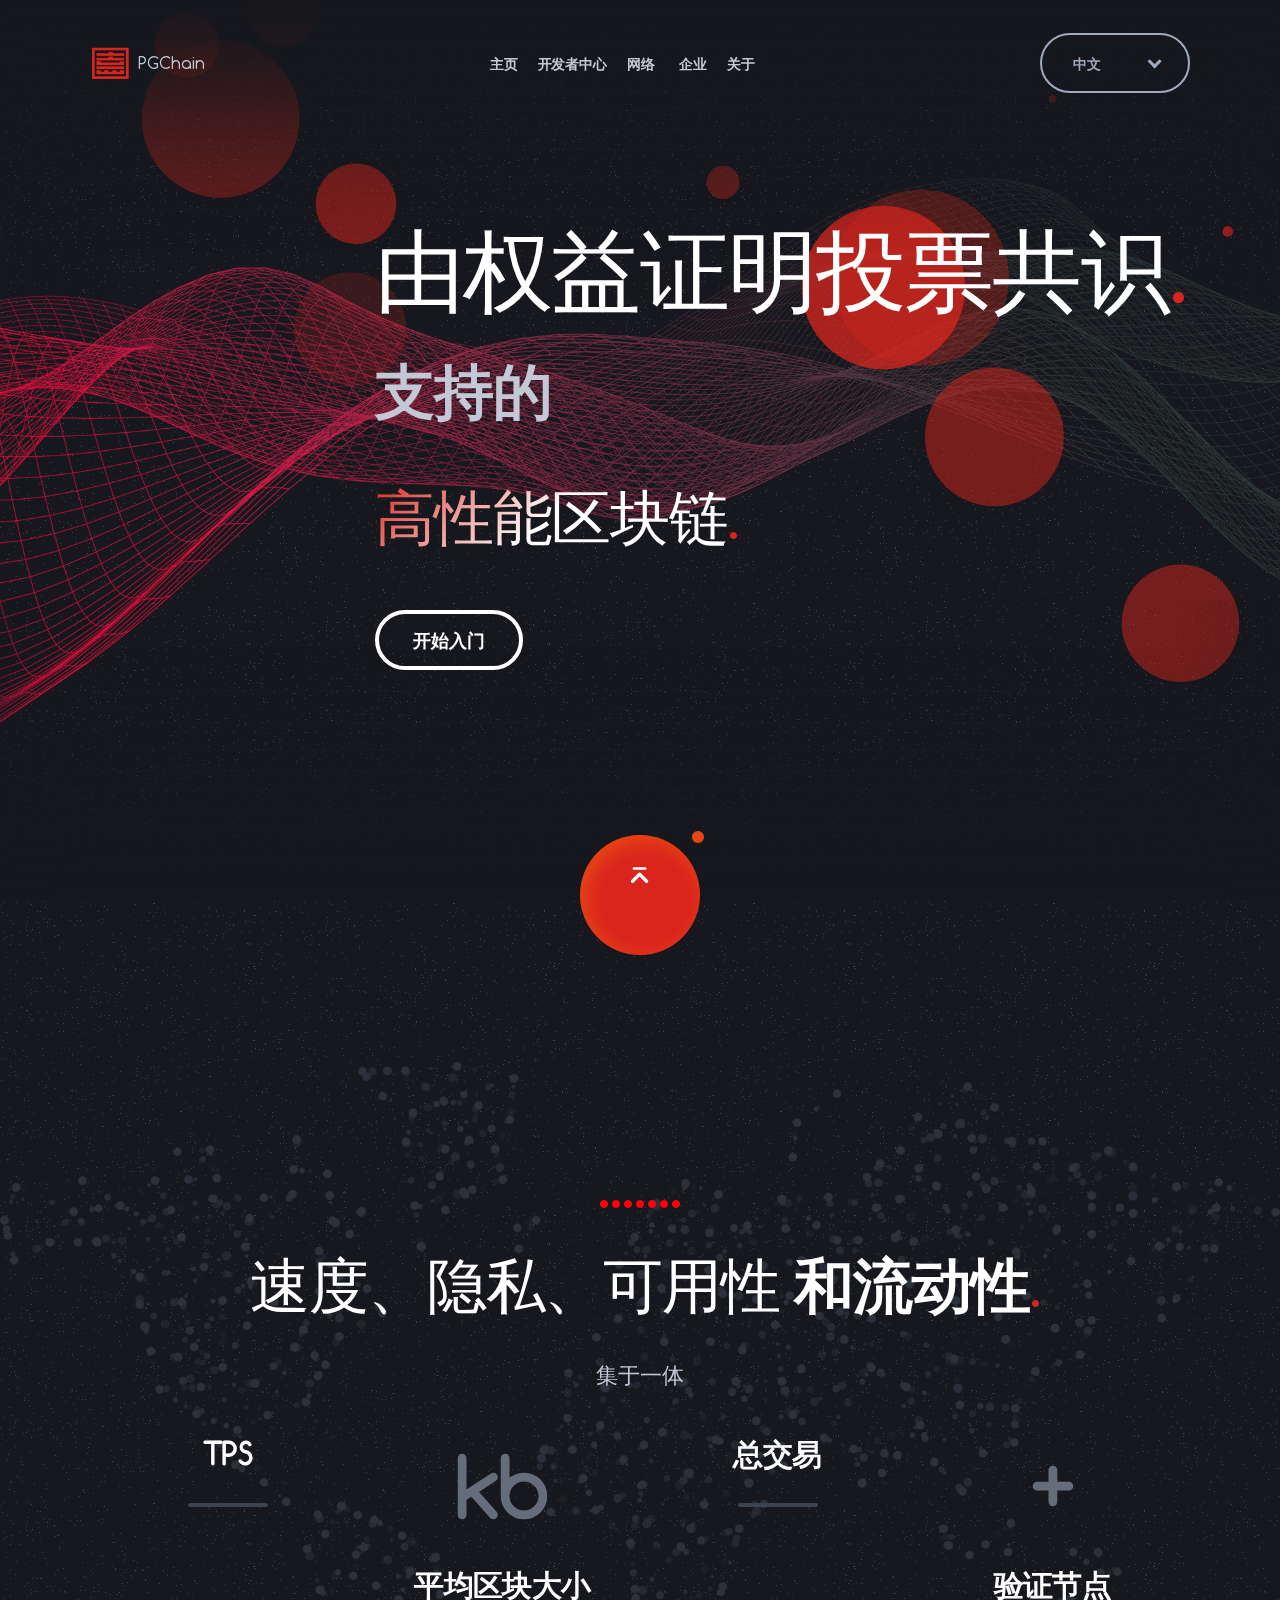
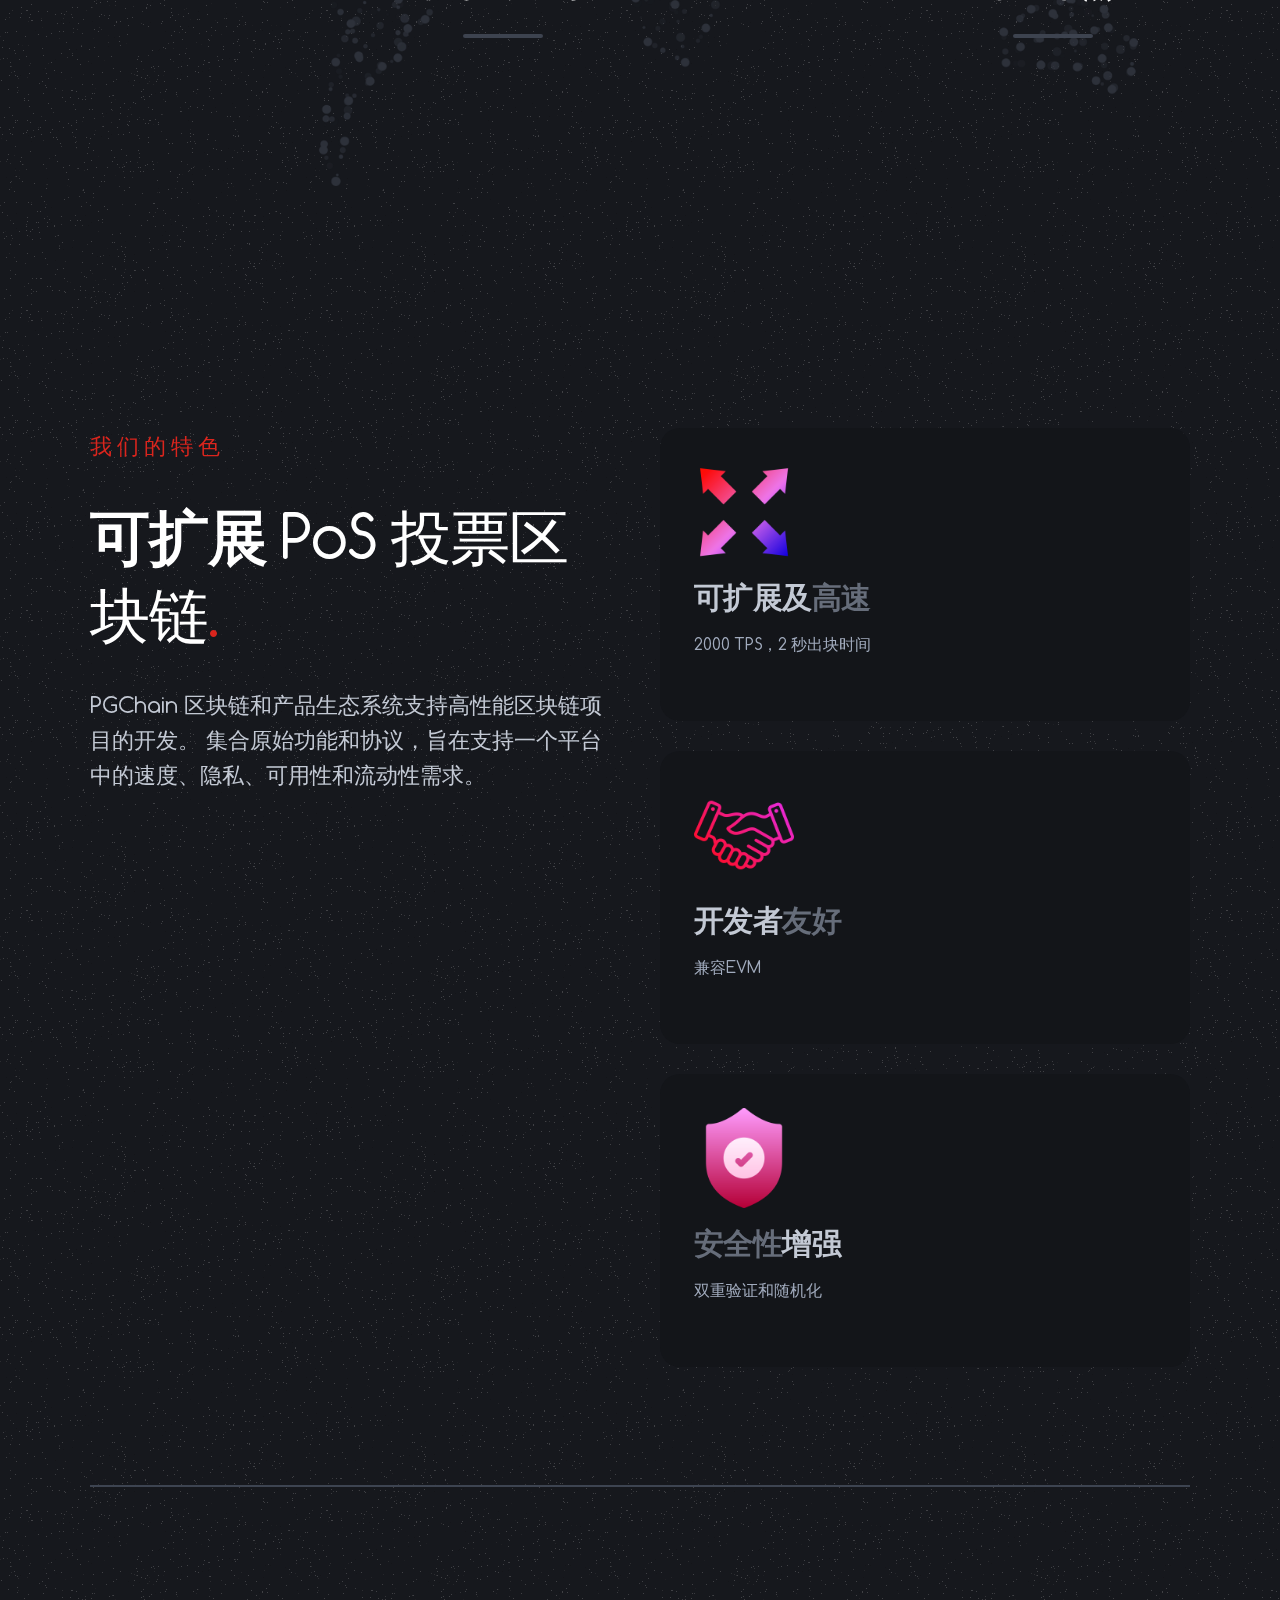
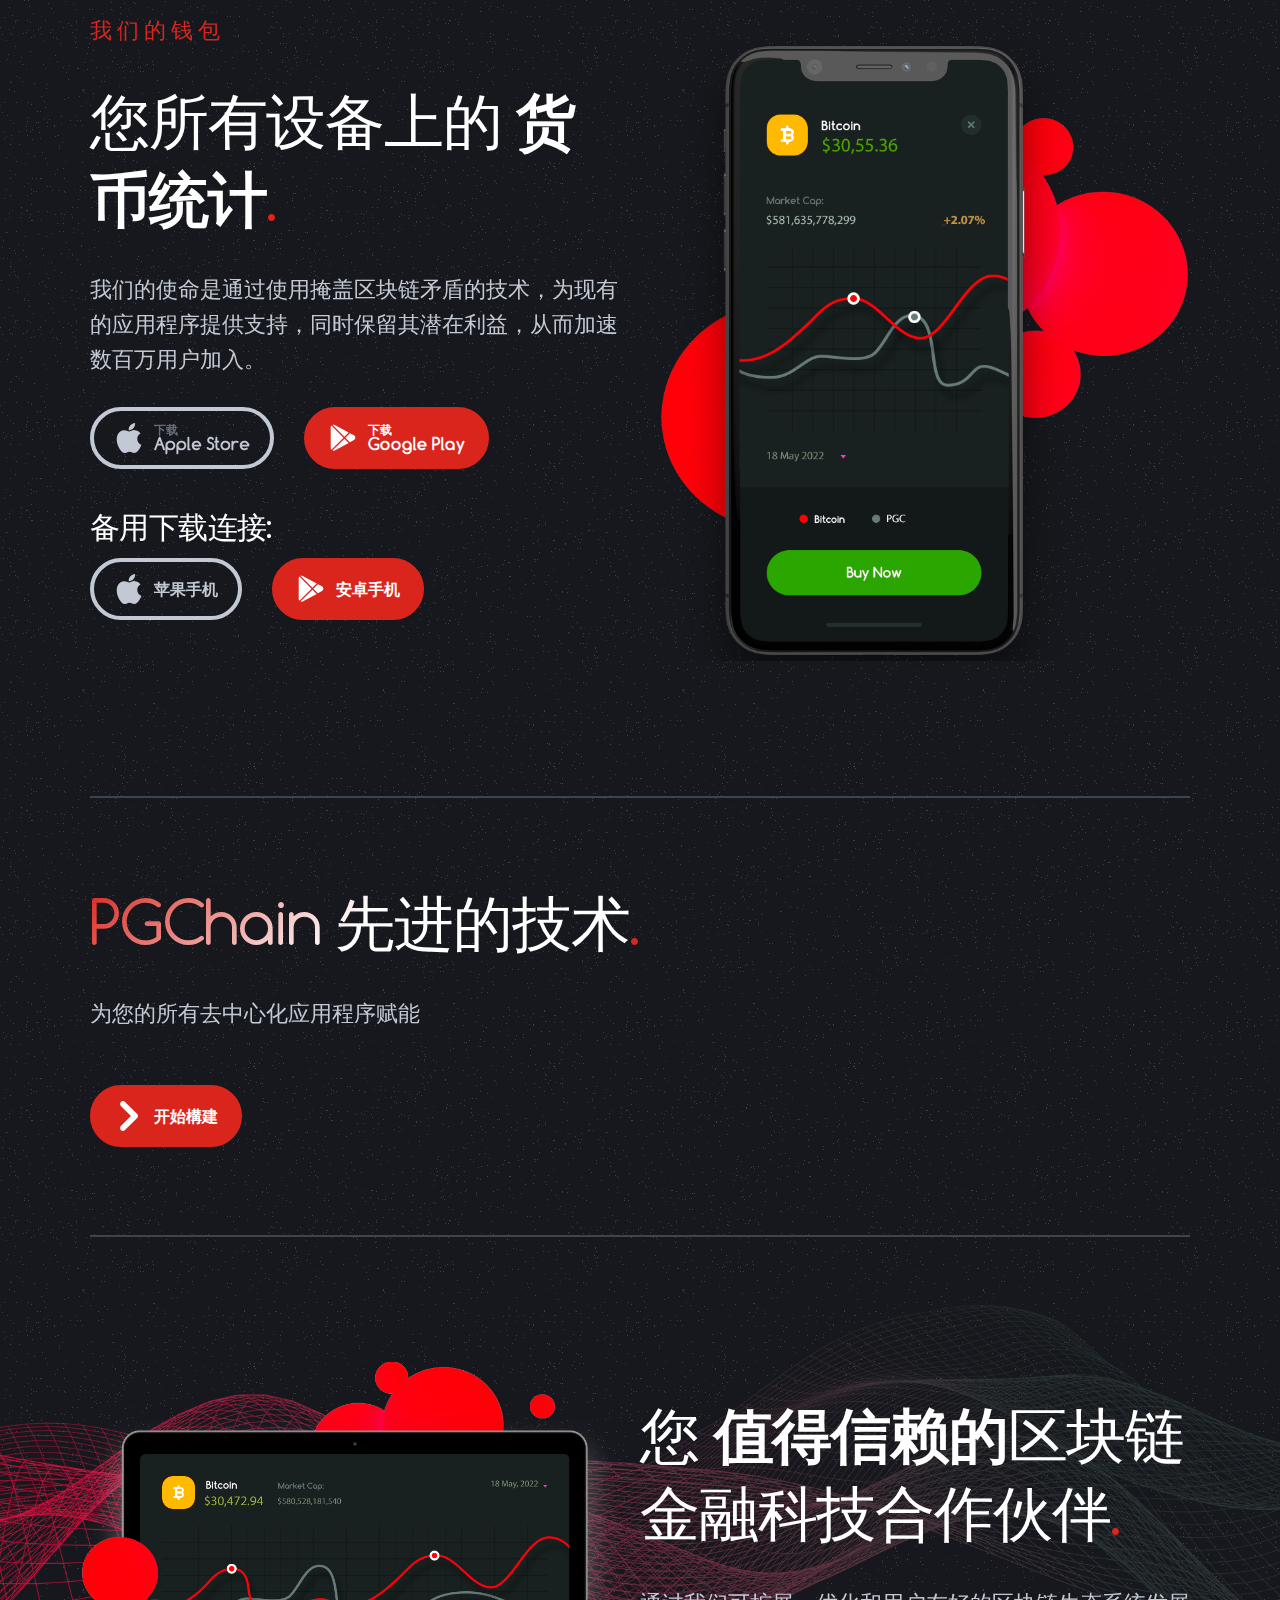
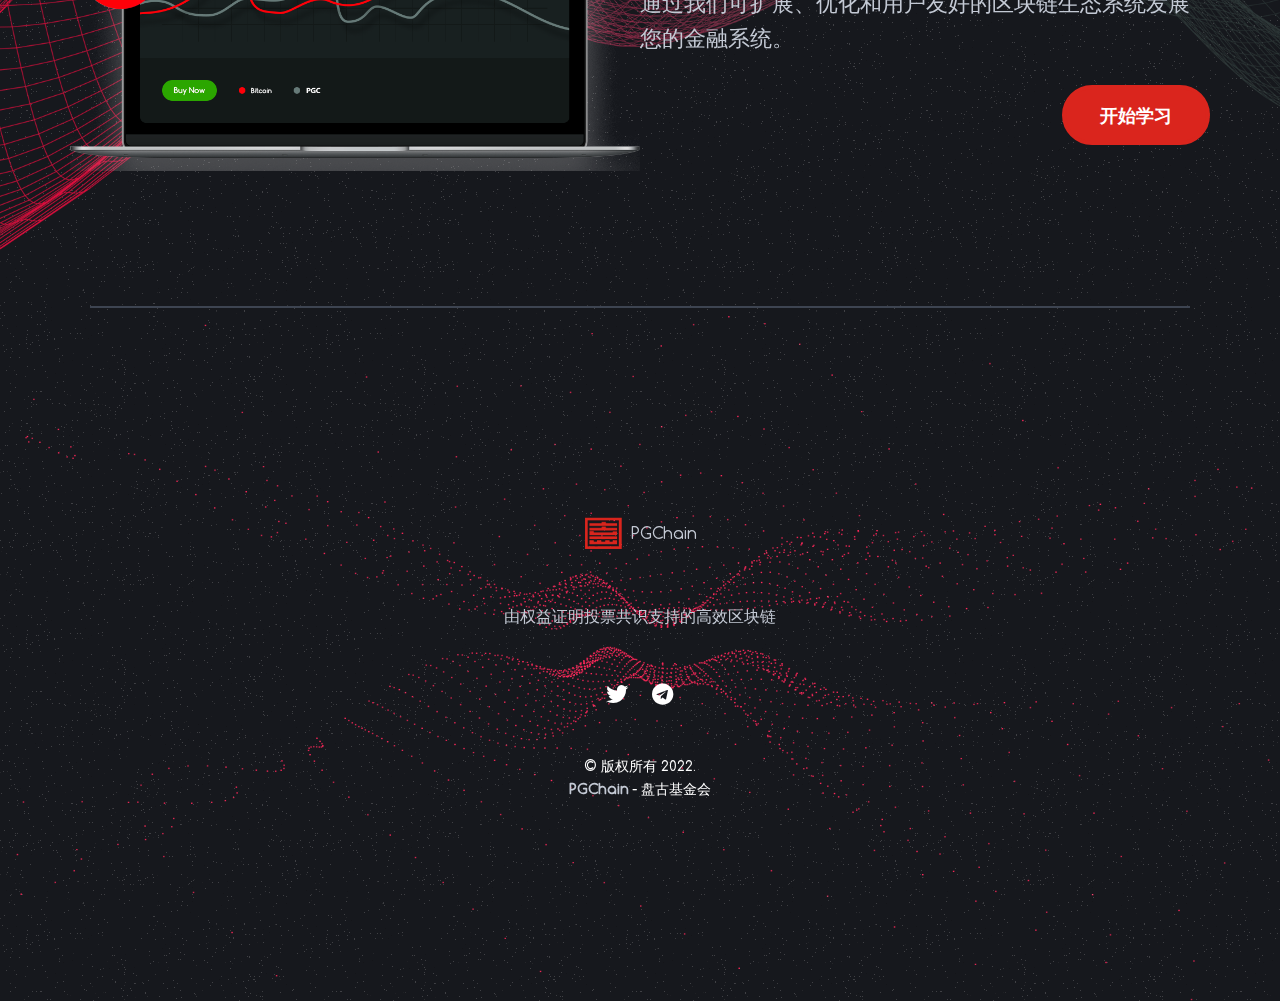
==== cn/index.html @ b44665a1 "update PGWallet 1.0.7" ====
<!DOCTYPE html>
<html lang="en">
<head>
	<meta charset="UTF-8">
	<meta name="viewport" content="width=device-width, initial-scale=1, maximum-scale=1">
	<title>PGChain - 盘古基金会</title>
	<link rel="icon" type="image/png" href="https://pgchain.org/img/pglogo.png" />

	<link rel="stylesheet" type="text/css" href="../css/plugins.css">
	<link rel="stylesheet" type="text/css" href="../css/theme-styles.css">
	<link rel="stylesheet" type="text/css" href="../css/blocks.css">
	<link rel="stylesheet" type="text/css" href="../css/widgets.css">
	<link rel="stylesheet" type="text/css" href="../css/font-awesome.css">

	<link href="https://fonts.googleapis.com/css?family=Playfair+Display:400,400i,700i,900," rel="stylesheet">


	<!--Styles for RTL-->

	<!--<link rel="stylesheet" type="text/css" href="css/rtl.css">-->


</head>

<body class="crumina-grid">


	<!-- Header -->

	<header class="header" id="site-header">
		<div class="container">
			<div class="header-content-wrapper">
				<a href="/cn/index" class="site-logo">
					<img src="../img/pglogo@60.png" alt="PGChain">
					PGChain
				</a>

				<nav id="primary-menu" class="primary-menu">

					<!-- menu-icon-wrapper -->

					<a href='javascript:void(0)' id="menu-icon-trigger" class="menu-icon-trigger showhide">
						<span class="mob-menu--title">菜单</span>
						<span id="menu-icon-wrapper" class="menu-icon-wrapper">
							<svg width="1000px" height="1000px">
								<path id="pathD" d="M 300 400 L 700 400 C 900 400 900 750 600 850 A 400 400 0 0 1 200 200 L 800 800"></path>
								<path id="pathE" d="M 300 500 L 700 500"></path>
								<path id="pathF" d="M 700 600 L 300 600 C 100 600 100 200 400 150 A 400 380 0 1 1 200 800 L 800 200"></path>
							</svg>
						</span>
					</a>

					<ul class="primary-menu-menu">
						<li>
							<a href="/cn/index">主页</a>
						</li>

						<li class="menu-item-has-children">
							<a href="developer">开发者中心</a>
						</li>

						<li class="menu-item-has-mega-menu menu-item-has-children">
							<a href="#">网络</a>
							<div class="megamenu megamenu-bg">
								<div class="megamenu-row">

									<div class="col4">
										<ul>
											<li class="megamenu-item-info">
												<h5 class="megamenu-item-info-title">工具</h5>
											</li>
											<li>
												<a href="wallet">钱包</a>
											</li>
											<li>
												<a href="https://scan.pgchain.org" target="_blank">区块链浏览器</a>
											</li>
											<li>
												<a href="https://scan-testnet.pgchain.org" target="_blank">区块链浏览器 *测试网</a>
											</li>
											<li>
												<a href="staking">质押</a>
											</li>
											<li>
												<a href="https://status.pgchain.org" target="_blank">主网状态</a>
											</li>
										</ul>
									</div>
									<div class="col4">
										<ul>
											<li class="megamenu-item-info">
												<h5 class="megamenu-item-info-title">资源</h5>
											</li>
											<li>
												<a href="https://docs.pgchain.org" target="_blank">技術文档</a>
											</li>
											<li>
												<a href="https://www.pgchain.org/pgchain_technical_whitepaper_v0.1.pdf" download>技术白皮书</a>
											</li>
											<li>
												<a href="https://www.pgchain.org/pgchain_economics_whitepaper_v0.1.pdf" download>经济学白皮书</a>
											</li>
											<li>
												<a href="https://docs.pgchain.org/legal" target="_blank">法律文档</a>
											</li>
											<li>
												<a href="/">媒体工具包</a>
											</li>
											<li>
												<a href="roadmap">路线图</a>
											</li>
										</ul>
									</div>
									<div class="col4">
										<ul>
											<li class="megamenu-item-info">
												<h5 class="megamenu-item-info-title">互动</h5>
											</li>
											<li>
												<a href="https://apidocs.pgchain.org" target="_blank">RPC API</a>
											</li>
											<li>
												<a href="https://faucet.pgchain.org" target="_blank">PGC Faucet</a>
											</li>
											<li>
												<a href="https://master.pgchain.org" target="_blank">测试网质押</a>
											</li>
										</ul>
									</div>

									<div class="col4">

									</div>

								</div>
							</div>
						</li>




						<li class="">
							<a href="enterprise">企业</a>
						</li>

						<li class="menu-item-has-mega-menu menu-item-has-children">
							<a href="about">关于</a>

						</li>

					</ul>

				</nav>

				<select class="woox--select language-switcher" data-minimum-results-for-search="Infinity" data-dropdown-css-class="language-switcher-dropdown">

					<option value="English" data-href="/">English</option>
					<option value="Chinese" data-href="/cn" selected>中文</option>
				</select>

			</div>
		</div>
	</header>

	<!-- ... end Header -->


<div class="main-content-wrapper">
	<section data-settings="particles-1" class="main-section crumina-flying-balls particles-js bg-1 medium-padding120 responsive-align-center">
		<div class="container">
			<div class="row">
				<div class="col-lg-3 col-md-12 col-sm-12 col-xs-12">
					<!-- <img class="responsive-width-50" src="../img/main.png" alt="image"> -->
				</div>
				<div class="col-lg-9 col-md-12 col-sm-12 col-xs-12">
					<header class="crumina-module crumina-heading heading--h1 heading--with-decoration">
						<h1 class="heading-title f-size-90 weight-normal no-margin">由权益证明投票共识</h1>
						<h2 class="c-link-color"><span class="weight-bold">支持的 </span> </h2>
						<h2 class="heading-title heading--half-colored">高性能区块链</h2>
					</header>
					<a data-scroll href="#features" class="btn btn--large btn--transparent btn--secondary">开始入门</a>
				</div>
			</div>
		</div>
	</section>



		<section class="bg-dotted-map">
			<div class="container">
				<div class="row medium-padding300 align-center">
					<div class="col-lg-12 col-md-12 col-sm-12 col-xs-12">
						<img class="primary-dots mb30" src="../img/dots.png" alt="dots">

						<header class="crumina-module crumina-heading heading--h2 heading--with-decoration">
							<h2 class="heading-title weight-normal">速度、隐私、可用性
								<span class="weight-bold">和流动性</span></h2>
							<div class="heading-text">集于一体</div>
						</header>

						<div class="counters">
							<div class="col-lg-3 col-md-6 col-sm-12 col-xs-12">
								<div class="crumina-module crumina-counter-item">
									<div class="counter-numbers counter">
										<span data-speed="2000" data-refresh-interval="3" data-to="2000" data-from="2"></span>
									</div>
									<h4 class="counter-title">TPS</h4>

									<div class="counter-line"></div>
								</div>
							</div>
							<div class="col-lg-3 col-md-6 col-sm-12 col-xs-12">
								<div class="crumina-module crumina-counter-item">
									<div class="counter-numbers counter">
										<span data-speed="2000" data-refresh-interval="3" data-to="84" data-from="2"></span>
										<div class="units">kb</div>
									</div>
									<h4 class="counter-title">平均区块大小</h4>
									<!-- <p class="counter-text">Sem integer vitae justo eget magna. Eget nullam non nisi est sit amet. Nec ultrices dui sapien eget mi proin. Commodo sed egestas egestas.</p> -->
									<div class="counter-line"></div>
								</div>
							</div>
							<div class="col-lg-3 col-md-6 col-sm-12 col-xs-12">
								<div class="crumina-module crumina-counter-item">
									<div class="counter-numbers counter">
										<span data-speed="2000" data-refresh-interval="3" data-to="8327" data-from="2"></span>
										<div class="units"></div>
									</div>
									<h4 class="counter-title">总交易</h4>
									<!-- <p class="counter-text">Gravida rutrum quisque non tellus orci ac. Elit duis tristique sollicitudin nibh sit amet commodo nulla facilisi.</p> -->
									<div class="counter-line"></div>
								</div>
							</div>
							<div class="col-lg-3 col-md-6 col-sm-12 col-xs-12">
								<div class="crumina-module crumina-counter-item">
									<div class="counter-numbers counter">
										<span data-speed="2000" data-refresh-interval="3" data-to="21" data-from="2"></span>
										<div class="units">+</div>
									</div>
									<h4 class="counter-title">验证节点</h4>
									<!-- <p class="counter-text">Feugiat in ante metus dictum at tempor commodo urna nunc id cursus.</p> -->
									<div class="counter-line"></div>
								</div>
							</div>
						</div>
					</div>
				</div>
			</div>
		</section>


		<section id="features">
		<div class="container">
			<div class="row medium-padding80">
				<div class="col-lg-6 col-md-12 col-sm-12 col-xs-12">
					<header class="crumina-module crumina-heading heading--h2 heading--with-decoration">
						<div class="heading-sup-title">我们的特色</div>
						<h2 class="heading-title weight-normal"><span class="weight-bold">可扩展</span> PoS 投票区块链</h2>
						<div class="heading-text">
							PGChain 区块链和产品生态系统支持高性能区块链项目的开发。 集合原始功能和协议，旨在支持一个平台中的速度、隐私、可用性和流动性需求。
						</div>
					</header>
				</div>
				<div class="col-lg-6 col-md-12 col-sm-12 col-xs-12 mb30">
					<div class="crumina-module crumina-info-box info-box--style6">
						<div class="info-box-thumb">
							<img src="../img/expand.png" class="pg-icon" alt="scalable">
						</div>
						<div class="info-box-content">
							<h4 class="info-box-title">可扩展及<span>高速</span></h4>
							<p class="info-box-text">2000 TPS，2 秒出块时间
							</p>
						</div>
					</div>
				</div>
				<div class="col-lg-6 col-md-12 col-sm-12 col-xs-12 mb30">
					<div class="crumina-module crumina-info-box info-box--style6">
						<div class="info-box-thumb">
							<img src="../img/deal.png" class="pg-icon" alt="developer-friendly">
						</div>
						<div class="info-box-content">
							<h4 class="info-box-title">开发者<span>友好</span></h4>
							<p class="info-box-text">兼容EVM
							</p>
						</div>
					</div>
				</div>
				<div class="col-lg-6 col-md-12 col-sm-12 col-xs-12 mb30">
				</div>
				<div class="col-lg-6 col-md-12 col-sm-12 col-xs-12 mb30">
					<div class="crumina-module crumina-info-box info-box--style6">
						<div class="info-box-thumb">
							<img src="../img/insurance.png" class="pg-icon" alt="security">
						</div>
						<div class="info-box-content">
							<h4 class="info-box-title"><span>安全性</span>增强</h4>
							<p class="info-box-text">双重验证和随机化
							</p>
						</div>
					</div>
				</div>


			</div>
			<hr>
		</div>
	</section>

	<section class="medium-padding120 responsive-align-center">
		<div class="container">
			<div class="row">
				<div class="col-lg-6 col-md-12 col-sm-12 col-xs-12">
					<header class="crumina-module crumina-heading heading--h2 heading--with-decoration">
						<div class="heading-sup-title">我们的钱包</div>
						<h2 class="heading-title weight-normal">您所有设备上的
							<span class="weight-bold">货币统计</span></h2>
						<div class="heading-text">我们的使命是通过使用掩盖区块链矛盾的技术，为现有的应用程序提供支持，同时保留其潜在利益，从而加速数百万用户加入。
						</div>
					</header>


					<div class="btn-market-wrap mt60">
						<a href="https://apps.apple.com/app/pgwallet/id1636248964" class="btn btn--market btn--apple btn--with-icon btn--icon-left">
							<svg class="woox-icon icon-apple">
								<use xlink:href="#icon-apple"></use>
							</svg>
							<div class="text">
								<span class="sup-title">下载</span>
								<span class="title">Apple Store</span>
							</div>
						</a>

						<a href="https://play.google.com/store/apps/details?id=org.pgchain.wallet" class="btn btn--market btn--google btn--with-icon btn--icon-left">
							<svg class="woox-icon icon-if-59-play-843782">
								<use xlink:href="#icon-if-59-play-843782"></use>
							</svg>
							<div class="text">
								<span class="sup-title">下载</span>
								<span class="title">Google Play</span>
							</div>
						</a>
					</div>

					<br />

					<h4 class="weight-normal">备用下载连接:</h4>

					<div class="btn-market-wrap">
						<a href="itms-services://?action=download-manifest&url=https://pgchain.org/pgwallet.plist" class="btn btn--market btn--apple btn--with-icon btn--icon-left">
							<svg class="woox-icon icon-apple">
								<use xlink:href="#icon-apple"></use>
							</svg>
							<div class="text">
								<span class="title">苹果手机</span>
							</div>
						</a>

						<a href="https://pgchain.org/release/pgwallet_v1_0_6.apk" class="btn btn--market btn--google btn--with-icon btn--icon-left">
							<svg class="woox-icon icon-if-59-play-843782">
								<use xlink:href="#icon-if-59-play-843782"></use>
							</svg>
							<div class="text">
								<span class="title">安卓手机</span>
							</div>
						</a>
					</div>
				</div>

				<div class="col-lg-6 col-md-12 col-sm-12 col-xs-12 mt30">
					<img class="responsive-width-50" src="../img/phone.png" alt="phone">
				</div>
			</div>
		</div>
	</section>

	<section class="pt-mobile-80">
		<div class="container">

			<hr class="divider">
			<div class="row">

				<div class="col-lg-8 col-md-8 col-sm-12 col-xs-12 pb80 pt80">
					<header class="crumina-module crumina-heading heading--h2 heading--with-decoration">
						<h2 class="heading-title heading--half-colored">PGChain 先进的技术</h2>
						<div class="heading-text">为您的所有去中心化应用程序赋能</div>
					</header>
					<a href="https://docs.pgchain.org" class="btn btn--market btn--google btn--with-icon btn--icon-left" target="_blank">
						<svg class="woox-icon icon-if-59-play-843782">
							<use xlink:href="#icon-next-2"></use>
						</svg>
						<div class="text">
							<span class="title">开始構建</span>
						</div>
					</a>
				</div>
			</div>
			<hr class="divider">
		</div>
	</section>


	<section class="bg-1">

		<div class="container">
			<div class="row medium-padding120">
				<div class="crumina-module crumina-featured-block">
					<div class="image-block">
						<img src="../img/pc.png" alt="phone">
					</div>
					<div class="text-block">
						<header class="crumina-module crumina-heading heading--h2 heading--with-decoration">
							<h2 class="heading-title weight-normal">您
								<span class="weight-bold">值得信赖的</span>区块链金融科技合作伙伴</h2>
							<div class="heading-text">通过我们可扩展、优化和用户友好的区块链生态系统发展您的金融系统。</div>
						</header>

						<div class="content-align-justify">

							<a href="#" >
							</a>
							<a href="enterprise" class="btn btn--large btn--primary">开始学习</a>
						</div>
					</div>
				</div>
			</div>


			<hr class="divider">
		</div>

	</section>


</div>

<!-- Footer -->

<footer id="site-footer" class="footer ">

	<canvas id="can"></canvas>
	<div class="container">
		<div class="row">
			<div class="col-lg-6 col-lg-offset-3 col-md-6 col-md-offset-3 col-sm-12 col-sm-offset-0 col-xs-12">
				<div class="widget w-info">
					<a href="index" class="site-logo">
						<img src="../img/pglogo@60.png" alt="PGChain" />
						PGChain
					</a>
					<p>由权益证明投票共识支持的高效区块链</p>
				</div>

				<div class="widget w-contacts">
					<ul class="socials socials--white">
						<li class="social-item">
							<a href="https://twitter.com/osk_labs" target="_blank">
								<i class="fab fa-twitter woox-icon"></i>
							</a>
						</li>

						<li class="social-item">
							<a href="https://t.me/pgchain_org" target="_blank">
								<i class="fab fa-telegram woox-icon"></i>
							</a>
						</li>
					</ul>
				</div>

			</div>
		</div>
	</div>

	<div class="sub-footer">
		<div class="container">
			<div class="row">
				<div class="col-lg-6 col-lg-offset-3 col-md-6 col-md-offset-3 col-sm-12 col-sm-offset-0 col-xs-12">

					<span>© 版权所有 2022.</span>
					<span><a href="/">PGChain</a> - 盘古基金会</span>


				</div>

			</div>
		</div>
	</div>

	<a class="back-to-top" href="#">
		<svg class="woox-icon icon-top-arrow">
			<use xlink:href="#icon-top-arrow"></use>
		</svg>
	</a>
</footer>

<!-- ... end Footer -->


<script src="../js/method-assign.js"></script>

<!-- jQuery first, then Other JS. -->

<script src="../js/jquery-3.3.1.js"></script>

<script src="../js/js-plugins/leaflet.js"></script>
<script src="../js/js-plugins/MarkerClusterGroup.js"></script>
<script src="../js/js-plugins/crum-mega-menu.js"></script>
<script src="../js/js-plugins/waypoints.js"></script>
<script src="../js/js-plugins/jquery-circle-progress.js"></script>
<script src="../js/js-plugins/segment.js"></script>
<script src="../js/js-plugins/bootstrap.js"></script>
<script src="../js/js-plugins/imagesLoaded.js"></script>
<script src="../js/js-plugins/jquery.matchHeight.js"></script>
<script src="../js/js-plugins/jquery-countTo.js"></script>
<script src="../js/js-plugins/Headroom.js"></script>
<script src="../js/js-plugins/jquery.magnific-popup.js"></script>
<script src="../js/js-plugins/popper.min.js"></script>
<script src="../js/js-plugins/particles.js"></script>
<script src="../js/js-plugins/perfect-scrollbar.js"></script>
<script src="../js/js-plugins/jquery.datetimepicker.full.js"></script>
<script src="../js/js-plugins/svgxuse.js"></script>
<script src="../js/js-plugins/select2.js"></script>
<script src="../js/js-plugins/smooth-scroll.js"></script>
<script src="../js/js-plugins/sharer.js"></script>
<script src="../js/js-plugins/isotope.pkgd.min.js"></script>
<script src="../js/js-plugins/ajax-pagination.js"></script>
<script src="../js/js-plugins/swiper.min.js"></script>
<script src="../js/js-plugins/material.min.js"></script>
<script src="../js/js-plugins/orbitlist.js"></script>
<script src="../js/js-plugins/highstock.js"></script>
<script src="../js/js-plugins/bootstrap-datepicker.js"></script>
<script src="../js/js-plugins/TimeCircles.js"></script>
<script src="../js/js-plugins/ion.rangeSlider.js"></script>

<!-- FontAwesome 5.x.x JS -->

<script defer src="fonts/fontawesome-all.js"></script>

<script src="../js/main.js"></script>

<!-- SVG icons loader -->
<script src="../js/svg-loader.js"></script>
<!-- /SVG icons loader -->

</body>
</html>
---- css/plugins.css ----
@charset "UTF-8";
/*------------- #PLUGINS --------------*/
/*------------- #VARIABLES --------------*/
/**
 * Swiper 5.2.1
 * Most modern mobile touch slider and framework with hardware accelerated transitions
 * http://swiperjs.com
 *
 * Copyright 2014-2019 Vladimir Kharlampidi
 *
 * Released under the MIT License
 *
 * Released on: November 16, 2019
 */
@font-face {
  font-family: 'swiper-icons';
  src: url("data:application/font-woff;charset=utf-8;base64, [base64]//wADZ2x5ZgAAAywAAADMAAAD2MHtryVoZWFkAAABbAAAADAAAAA2E2+eoWhoZWEAAAGcAAAAHwAAACQC9gDzaG10eAAAAigAAAAZAAAArgJkABFsb2NhAAAC0AAAAFoAAABaFQAUGG1heHAAAAG8AAAAHwAAACAAcABAbmFtZQAAA/gAAAE5AAACXvFdBwlwb3N0AAAFNAAAAGIAAACE5s74hXjaY2BkYGAAYpf5Hu/j+W2+MnAzMYDAzaX6QjD6/4//Bxj5GA8AuRwMYGkAPywL13jaY2BkYGA88P8Agx4j+/8fQDYfA1AEBWgDAIB2BOoAeNpjYGRgYNBh4GdgYgABEMnIABJzYNADCQAACWgAsQB42mNgYfzCOIGBlYGB0YcxjYGBwR1Kf2WQZGhhYGBiYGVmgAFGBiQQkOaawtDAoMBQxXjg/wEGPcYDDA4wNUA2CCgwsAAAO4EL6gAAeNpj2M0gyAACqxgGNWBkZ2D4/wMA+xkDdgAAAHjaY2BgYGaAYBkGRgYQiAHyGMF8FgYHIM3DwMHABGQrMOgyWDLEM1T9/w8UBfEMgLzE////P/5//f/V/xv+r4eaAAeMbAxwIUYmIMHEgKYAYjUcsDAwsLKxc3BycfPw8jEQA/[base64]/uznmfPFBNODM2K7MTQ45YEAZqGP81AmGGcF3iPqOop0r1SPTaTbVkfUe4HXj97wYE+yNwWYxwWu4v1ugWHgo3S1XdZEVqWM7ET0cfnLGxWfkgR42o2PvWrDMBSFj/IHLaF0zKjRgdiVMwScNRAoWUoH78Y2icB/yIY09An6AH2Bdu/UB+yxopYshQiEvnvu0dURgDt8QeC8PDw7Fpji3fEA4z/PEJ6YOB5hKh4dj3EvXhxPqH/SKUY3rJ7srZ4FZnh1PMAtPhwP6fl2PMJMPDgeQ4rY8YT6Gzao0eAEA409DuggmTnFnOcSCiEiLMgxCiTI6Cq5DZUd3Qmp10vO0LaLTd2cjN4fOumlc7lUYbSQcZFkutRG7g6JKZKy0RmdLY680CDnEJ+UMkpFFe1RN7nxdVpXrC4aTtnaurOnYercZg2YVmLN/d/gczfEimrE/fs/bOuq29Zmn8tloORaXgZgGa78yO9/cnXm2BpaGvq25Dv9S4E9+5SIc9PqupJKhYFSSl47+Qcr1mYNAAAAeNptw0cKwkAAAMDZJA8Q7OUJvkLsPfZ6zFVERPy8qHh2YER+3i/BP83vIBLLySsoKimrqKqpa2hp6+jq6RsYGhmbmJqZSy0sraxtbO3sHRydnEMU4uR6yx7JJXveP7WrDycAAAAAAAH//wACeNpjYGRgYOABYhkgZgJCZgZNBkYGLQZtIJsFLMYAAAw3ALgAeNolizEKgDAQBCchRbC2sFER0YD6qVQiBCv/H9ezGI6Z5XBAw8CBK/m5iQQVauVbXLnOrMZv2oLdKFa8Pjuru2hJzGabmOSLzNMzvutpB3N42mNgZGBg4GKQYzBhYMxJLMlj4GBgAYow/P/PAJJhLM6sSoWKfWCAAwDAjgbRAAB42mNgYGBkAIIbCZo5IPrmUn0hGA0AO8EFTQAA") format("woff");
  font-weight: 400;
  font-style: normal; }

:root {
  --swiper-theme-color: #007aff; }

.swiper-container {
  margin-left: auto;
  margin-right: auto;
  position: relative;
  overflow: hidden;
  list-style: none;
  padding: 0;
  /* Fix of Webkit flickering */
  z-index: 1; }

.swiper-container-vertical > .swiper-wrapper {
  -webkit-box-orient: vertical;
  -webkit-box-direction: normal;
  -webkit-flex-direction: column;
  -ms-flex-direction: column;
  flex-direction: column; }

.swiper-wrapper {
  position: relative;
  width: 100%;
  height: 100%;
  z-index: 1;
  display: -webkit-box;
  display: -webkit-flex;
  display: -ms-flexbox;
  display: flex;
  -webkit-transition-property: -webkit-transform;
  transition-property: -webkit-transform;
  transition-property: transform;
  transition-property: transform, -webkit-transform;
  -webkit-box-sizing: content-box;
  box-sizing: content-box; }

.swiper-container-android .swiper-slide,
.swiper-wrapper {
  -webkit-transform: translate3d(0px, 0, 0);
  transform: translate3d(0px, 0, 0); }

.swiper-container-multirow > .swiper-wrapper {
  -webkit-flex-wrap: wrap;
  -ms-flex-wrap: wrap;
  flex-wrap: wrap; }

.swiper-container-multirow-column > .swiper-wrapper {
  -webkit-flex-wrap: wrap;
  -ms-flex-wrap: wrap;
  flex-wrap: wrap;
  -webkit-box-orient: vertical;
  -webkit-box-direction: normal;
  -webkit-flex-direction: column;
  -ms-flex-direction: column;
  flex-direction: column; }

.swiper-container-free-mode > .swiper-wrapper {
  -webkit-transition-timing-function: ease-out;
  transition-timing-function: ease-out;
  margin: 0 auto; }

.swiper-slide {
  -webkit-flex-shrink: 0;
  -ms-flex-negative: 0;
  flex-shrink: 0;
  width: 100%;
  height: 100%;
  position: relative;
  -webkit-transition-property: -webkit-transform;
  transition-property: -webkit-transform;
  transition-property: transform;
  transition-property: transform, -webkit-transform; }

.swiper-slide-invisible-blank {
  visibility: hidden; }

/* Auto Height */
.swiper-container-autoheight,
.swiper-container-autoheight .swiper-slide {
  height: auto; }

.swiper-container-autoheight .swiper-wrapper {
  -webkit-box-align: start;
  -webkit-align-items: flex-start;
  -ms-flex-align: start;
  align-items: flex-start;
  -webkit-transition-property: height, -webkit-transform;
  transition-property: height, -webkit-transform;
  transition-property: transform, height;
  transition-property: transform, height, -webkit-transform; }

/* 3D Effects */
.swiper-container-3d {
  -webkit-perspective: 1200px;
  perspective: 1200px; }

.swiper-container-3d .swiper-wrapper,
.swiper-container-3d .swiper-slide,
.swiper-container-3d .swiper-slide-shadow-left,
.swiper-container-3d .swiper-slide-shadow-right,
.swiper-container-3d .swiper-slide-shadow-top,
.swiper-container-3d .swiper-slide-shadow-bottom,
.swiper-container-3d .swiper-cube-shadow {
  -webkit-transform-style: preserve-3d;
  transform-style: preserve-3d; }

.swiper-container-3d .swiper-slide-shadow-left,
.swiper-container-3d .swiper-slide-shadow-right,
.swiper-container-3d .swiper-slide-shadow-top,
.swiper-container-3d .swiper-slide-shadow-bottom {
  position: absolute;
  left: 0;
  top: 0;
  width: 100%;
  height: 100%;
  pointer-events: none;
  z-index: 10; }

.swiper-container-3d .swiper-slide-shadow-left {
  background-image: -webkit-gradient(linear, right top, left top, from(rgba(0, 0, 0, 0.5)), to(rgba(0, 0, 0, 0)));
  background-image: -webkit-linear-gradient(right, rgba(0, 0, 0, 0.5), rgba(0, 0, 0, 0));
  background-image: linear-gradient(to left, rgba(0, 0, 0, 0.5), rgba(0, 0, 0, 0)); }

.swiper-container-3d .swiper-slide-shadow-right {
  background-image: -webkit-gradient(linear, left top, right top, from(rgba(0, 0, 0, 0.5)), to(rgba(0, 0, 0, 0)));
  background-image: -webkit-linear-gradient(left, rgba(0, 0, 0, 0.5), rgba(0, 0, 0, 0));
  background-image: linear-gradient(to right, rgba(0, 0, 0, 0.5), rgba(0, 0, 0, 0)); }

.swiper-container-3d .swiper-slide-shadow-top {
  background-image: -webkit-gradient(linear, left bottom, left top, from(rgba(0, 0, 0, 0.5)), to(rgba(0, 0, 0, 0)));
  background-image: -webkit-linear-gradient(bottom, rgba(0, 0, 0, 0.5), rgba(0, 0, 0, 0));
  background-image: linear-gradient(to top, rgba(0, 0, 0, 0.5), rgba(0, 0, 0, 0)); }

.swiper-container-3d .swiper-slide-shadow-bottom {
  background-image: -webkit-gradient(linear, left top, left bottom, from(rgba(0, 0, 0, 0.5)), to(rgba(0, 0, 0, 0)));
  background-image: -webkit-linear-gradient(top, rgba(0, 0, 0, 0.5), rgba(0, 0, 0, 0));
  background-image: linear-gradient(to bottom, rgba(0, 0, 0, 0.5), rgba(0, 0, 0, 0)); }

/* CSS Mode */
.swiper-container-css-mode > .swiper-wrapper {
  overflow: auto;
  scrollbar-width: none;
  /* For Firefox */
  -ms-overflow-style: none;
  /* For Internet Explorer and Edge */ }

.swiper-container-css-mode > .swiper-wrapper::-webkit-scrollbar {
  display: none; }

.swiper-container-css-mode > .swiper-wrapper > .swiper-slide {
  scroll-snap-align: start start; }

.swiper-container-horizontal.swiper-container-css-mode > .swiper-wrapper {
  -webkit-scroll-snap-type: x mandatory;
  -ms-scroll-snap-type: x mandatory;
  scroll-snap-type: x mandatory; }

.swiper-container-vertical.swiper-container-css-mode > .swiper-wrapper {
  -webkit-scroll-snap-type: y mandatory;
  -ms-scroll-snap-type: y mandatory;
  scroll-snap-type: y mandatory; }

:root {
  --swiper-navigation-size: 44px;
  /*
  --swiper-navigation-color: var(--swiper-theme-color);
  */ }

.swiper-button-prev,
.swiper-button-next {
  position: absolute;
  top: 50%;
  width: -webkit-calc(var(--swiper-navigation-size) / 44 * 27);
  width: calc(var(--swiper-navigation-size) / 44 * 27);
  height: var(--swiper-navigation-size);
  margin-top: -webkit-calc(-1 * var(--swiper-navigation-size) / 2);
  margin-top: calc(-1 * var(--swiper-navigation-size) / 2);
  z-index: 10;
  cursor: pointer;
  display: -webkit-box;
  display: -webkit-flex;
  display: -ms-flexbox;
  display: flex;
  -webkit-box-align: center;
  -webkit-align-items: center;
  -ms-flex-align: center;
  align-items: center;
  -webkit-box-pack: center;
  -webkit-justify-content: center;
  -ms-flex-pack: center;
  justify-content: center;
  color: var(--swiper-navigation-color, var(--swiper-theme-color)); }

.swiper-button-prev.swiper-button-disabled,
.swiper-button-next.swiper-button-disabled {
  opacity: 0.35;
  cursor: auto;
  pointer-events: none; }

.swiper-button-prev:after,
.swiper-button-next:after {
  font-family: swiper-icons;
  font-size: var(--swiper-navigation-size);
  text-transform: none !important;
  letter-spacing: 0;
  text-transform: none;
  font-variant: initial; }

.swiper-button-prev,
.swiper-container-rtl .swiper-button-next {
  left: 10px;
  right: auto; }

.swiper-button-prev:after,
.swiper-container-rtl .swiper-button-next:after {
  content: 'prev'; }

.swiper-button-next,
.swiper-container-rtl .swiper-button-prev {
  right: 10px;
  left: auto; }

.swiper-button-next:after,
.swiper-container-rtl .swiper-button-prev:after {
  content: 'next'; }

.swiper-button-prev.swiper-button-white,
.swiper-button-next.swiper-button-white {
  --swiper-navigation-color: #ffffff; }

.swiper-button-prev.swiper-button-black,
.swiper-button-next.swiper-button-black {
  --swiper-navigation-color: #000000; }

.swiper-button-lock {
  display: none; }

:root {
  /*
  --swiper-pagination-color: var(--swiper-theme-color);
  */ }

.swiper-pagination {
  position: absolute;
  text-align: center;
  -webkit-transition: 300ms opacity;
  transition: 300ms opacity;
  -webkit-transform: translate3d(0, 0, 0);
  transform: translate3d(0, 0, 0);
  z-index: 10; }

.swiper-pagination.swiper-pagination-hidden {
  opacity: 0; }

/* Common Styles */
.swiper-pagination-fraction,
.swiper-pagination-custom,
.swiper-container-horizontal > .swiper-pagination-bullets {
  bottom: 10px;
  left: 0;
  width: 100%; }

/* Bullets */
.swiper-pagination-bullets-dynamic {
  overflow: hidden;
  font-size: 0; }

.swiper-pagination-bullets-dynamic .swiper-pagination-bullet {
  -webkit-transform: scale(0.33);
  -ms-transform: scale(0.33);
  transform: scale(0.33);
  position: relative; }

.swiper-pagination-bullets-dynamic .swiper-pagination-bullet-active {
  -webkit-transform: scale(1);
  -ms-transform: scale(1);
  transform: scale(1); }

.swiper-pagination-bullets-dynamic .swiper-pagination-bullet-active-main {
  -webkit-transform: scale(1);
  -ms-transform: scale(1);
  transform: scale(1); }

.swiper-pagination-bullets-dynamic .swiper-pagination-bullet-active-prev {
  -webkit-transform: scale(0.66);
  -ms-transform: scale(0.66);
  transform: scale(0.66); }

.swiper-pagination-bullets-dynamic .swiper-pagination-bullet-active-prev-prev {
  -webkit-transform: scale(0.33);
  -ms-transform: scale(0.33);
  transform: scale(0.33); }

.swiper-pagination-bullets-dynamic .swiper-pagination-bullet-active-next {
  -webkit-transform: scale(0.66);
  -ms-transform: scale(0.66);
  transform: scale(0.66); }

.swiper-pagination-bullets-dynamic .swiper-pagination-bullet-active-next-next {
  -webkit-transform: scale(0.33);
  -ms-transform: scale(0.33);
  transform: scale(0.33); }

.swiper-pagination-bullet {
  width: 8px;
  height: 8px;
  display: inline-block;
  border-radius: 100%;
  background: #000;
  opacity: 0.2; }

button.swiper-pagination-bullet {
  border: none;
  margin: 0;
  padding: 0;
  -webkit-box-shadow: none;
  box-shadow: none;
  -webkit-appearance: none;
  -moz-appearance: none;
  appearance: none; }

.swiper-pagination-clickable .swiper-pagination-bullet {
  cursor: pointer; }

.swiper-pagination-bullet-active {
  opacity: 1;
  background: var(--swiper-pagination-color, var(--swiper-theme-color)); }

.swiper-container-vertical > .swiper-pagination-bullets {
  right: 10px;
  top: 50%;
  -webkit-transform: translate3d(0px, -50%, 0);
  transform: translate3d(0px, -50%, 0); }

.swiper-container-vertical > .swiper-pagination-bullets .swiper-pagination-bullet {
  margin: 6px 0;
  display: block; }

.swiper-container-vertical > .swiper-pagination-bullets.swiper-pagination-bullets-dynamic {
  top: 50%;
  -webkit-transform: translateY(-50%);
  -ms-transform: translateY(-50%);
  transform: translateY(-50%);
  width: 8px; }

.swiper-container-vertical > .swiper-pagination-bullets.swiper-pagination-bullets-dynamic .swiper-pagination-bullet {
  display: inline-block;
  -webkit-transition: 200ms top, 200ms -webkit-transform;
  transition: 200ms top, 200ms -webkit-transform;
  transition: 200ms transform, 200ms top;
  transition: 200ms transform, 200ms top, 200ms -webkit-transform; }

.swiper-container-horizontal > .swiper-pagination-bullets .swiper-pagination-bullet {
  margin: 0 4px; }

.swiper-container-horizontal > .swiper-pagination-bullets.swiper-pagination-bullets-dynamic {
  left: 50%;
  -webkit-transform: translateX(-50%);
  -ms-transform: translateX(-50%);
  transform: translateX(-50%);
  white-space: nowrap; }

.swiper-container-horizontal > .swiper-pagination-bullets.swiper-pagination-bullets-dynamic .swiper-pagination-bullet {
  -webkit-transition: 200ms left, 200ms -webkit-transform;
  transition: 200ms left, 200ms -webkit-transform;
  transition: 200ms transform, 200ms left;
  transition: 200ms transform, 200ms left, 200ms -webkit-transform; }

.swiper-container-horizontal.swiper-container-rtl > .swiper-pagination-bullets-dynamic .swiper-pagination-bullet {
  -webkit-transition: 200ms right, 200ms -webkit-transform;
  transition: 200ms right, 200ms -webkit-transform;
  transition: 200ms transform, 200ms right;
  transition: 200ms transform, 200ms right, 200ms -webkit-transform; }

/* Progress */
.swiper-pagination-progressbar {
  background: rgba(0, 0, 0, 0.25);
  position: absolute; }

.swiper-pagination-progressbar .swiper-pagination-progressbar-fill {
  background: var(--swiper-pagination-color, var(--swiper-theme-color));
  position: absolute;
  left: 0;
  top: 0;
  width: 100%;
  height: 100%;
  -webkit-transform: scale(0);
  -ms-transform: scale(0);
  transform: scale(0);
  -webkit-transform-origin: left top;
  -ms-transform-origin: left top;
  transform-origin: left top; }

.swiper-container-rtl .swiper-pagination-progressbar .swiper-pagination-progressbar-fill {
  -webkit-transform-origin: right top;
  -ms-transform-origin: right top;
  transform-origin: right top; }

.swiper-container-horizontal > .swiper-pagination-progressbar,
.swiper-container-vertical > .swiper-pagination-progressbar.swiper-pagination-progressbar-opposite {
  width: 100%;
  height: 4px;
  left: 0;
  top: 0; }

.swiper-container-vertical > .swiper-pagination-progressbar,
.swiper-container-horizontal > .swiper-pagination-progressbar.swiper-pagination-progressbar-opposite {
  width: 4px;
  height: 100%;
  left: 0;
  top: 0; }

.swiper-pagination-white {
  --swiper-pagination-color: #ffffff; }

.swiper-pagination-black {
  --swiper-pagination-color: #000000; }

.swiper-pagination-lock {
  display: none; }

/* Scrollbar */
.swiper-scrollbar {
  border-radius: 10px;
  position: relative;
  -ms-touch-action: none;
  background: rgba(0, 0, 0, 0.1); }

.swiper-container-horizontal > .swiper-scrollbar {
  position: absolute;
  left: 1%;
  bottom: 3px;
  z-index: 50;
  height: 5px;
  width: 98%; }

.swiper-container-vertical > .swiper-scrollbar {
  position: absolute;
  right: 3px;
  top: 1%;
  z-index: 50;
  width: 5px;
  height: 98%; }

.swiper-scrollbar-drag {
  height: 100%;
  width: 100%;
  position: relative;
  background: rgba(0, 0, 0, 0.5);
  border-radius: 10px;
  left: 0;
  top: 0; }

.swiper-scrollbar-cursor-drag {
  cursor: move; }

.swiper-scrollbar-lock {
  display: none; }

.swiper-zoom-container {
  width: 100%;
  height: 100%;
  display: -webkit-box;
  display: -webkit-flex;
  display: -ms-flexbox;
  display: flex;
  -webkit-box-pack: center;
  -webkit-justify-content: center;
  -ms-flex-pack: center;
  justify-content: center;
  -webkit-box-align: center;
  -webkit-align-items: center;
  -ms-flex-align: center;
  align-items: center;
  text-align: center; }

.swiper-zoom-container > img,
.swiper-zoom-container > svg,
.swiper-zoom-container > canvas {
  max-width: 100%;
  max-height: 100%;
  object-fit: contain; }

.swiper-slide-zoomed {
  cursor: move; }

/* Preloader */
:root {
  /*
  --swiper-preloader-color: var(--swiper-theme-color);
  */ }

.swiper-lazy-preloader {
  width: 42px;
  height: 42px;
  position: absolute;
  left: 50%;
  top: 50%;
  margin-left: -21px;
  margin-top: -21px;
  z-index: 10;
  -webkit-transform-origin: 50%;
  -ms-transform-origin: 50%;
  transform-origin: 50%;
  -webkit-animation: swiper-preloader-spin 1s infinite linear;
  animation: swiper-preloader-spin 1s infinite linear;
  -webkit-box-sizing: border-box;
  box-sizing: border-box;
  border: 4px solid var(--swiper-preloader-color, var(--swiper-theme-color));
  border-radius: 50%;
  border-top-color: transparent; }

.swiper-lazy-preloader-white {
  --swiper-preloader-color: #fff; }

.swiper-lazy-preloader-black {
  --swiper-preloader-color: #000; }

@-webkit-keyframes swiper-preloader-spin {
  100% {
    -webkit-transform: rotate(360deg);
    transform: rotate(360deg); } }

@keyframes swiper-preloader-spin {
  100% {
    -webkit-transform: rotate(360deg);
    transform: rotate(360deg); } }

/* a11y */
.swiper-container .swiper-notification {
  position: absolute;
  left: 0;
  top: 0;
  pointer-events: none;
  opacity: 0;
  z-index: -1000; }

.swiper-container-fade.swiper-container-free-mode .swiper-slide {
  -webkit-transition-timing-function: ease-out;
  transition-timing-function: ease-out; }

.swiper-container-fade .swiper-slide {
  pointer-events: none;
  -webkit-transition-property: opacity;
  transition-property: opacity; }

.swiper-container-fade .swiper-slide .swiper-slide {
  pointer-events: none; }

.swiper-container-fade .swiper-slide-active,
.swiper-container-fade .swiper-slide-active .swiper-slide-active {
  pointer-events: auto; }

.swiper-container-cube {
  overflow: visible; }

.swiper-container-cube .swiper-slide {
  pointer-events: none;
  -webkit-backface-visibility: hidden;
  backface-visibility: hidden;
  z-index: 1;
  visibility: hidden;
  -webkit-transform-origin: 0 0;
  -ms-transform-origin: 0 0;
  transform-origin: 0 0;
  width: 100%;
  height: 100%; }

.swiper-container-cube .swiper-slide .swiper-slide {
  pointer-events: none; }

.swiper-container-cube.swiper-container-rtl .swiper-slide {
  -webkit-transform-origin: 100% 0;
  -ms-transform-origin: 100% 0;
  transform-origin: 100% 0; }

.swiper-container-cube .swiper-slide-active,
.swiper-container-cube .swiper-slide-active .swiper-slide-active {
  pointer-events: auto; }

.swiper-container-cube .swiper-slide-active,
.swiper-container-cube .swiper-slide-next,
.swiper-container-cube .swiper-slide-prev,
.swiper-container-cube .swiper-slide-next + .swiper-slide {
  pointer-events: auto;
  visibility: visible; }

.swiper-container-cube .swiper-slide-shadow-top,
.swiper-container-cube .swiper-slide-shadow-bottom,
.swiper-container-cube .swiper-slide-shadow-left,
.swiper-container-cube .swiper-slide-shadow-right {
  z-index: 0;
  -webkit-backface-visibility: hidden;
  backface-visibility: hidden; }

.swiper-container-cube .swiper-cube-shadow {
  position: absolute;
  left: 0;
  bottom: 0px;
  width: 100%;
  height: 100%;
  background: #000;
  opacity: 0.6;
  -webkit-filter: blur(50px);
  filter: blur(50px);
  z-index: 0; }

.swiper-container-flip {
  overflow: visible; }

.swiper-container-flip .swiper-slide {
  pointer-events: none;
  -webkit-backface-visibility: hidden;
  backface-visibility: hidden;
  z-index: 1; }

.swiper-container-flip .swiper-slide .swiper-slide {
  pointer-events: none; }

.swiper-container-flip .swiper-slide-active,
.swiper-container-flip .swiper-slide-active .swiper-slide-active {
  pointer-events: auto; }

.swiper-container-flip .swiper-slide-shadow-top,
.swiper-container-flip .swiper-slide-shadow-bottom,
.swiper-container-flip .swiper-slide-shadow-left,
.swiper-container-flip .swiper-slide-shadow-right {
  z-index: 0;
  -webkit-backface-visibility: hidden;
  backface-visibility: hidden; }

/**
 *	This element is created inside your target element
 *	It is used so that your own element will not need to be altered
 **/
.time_circles {
  position: relative;
  width: 100%;
  height: 100%; }

/**
 *	This is all the elements used to house all text used
 * in time circles
 **/
.time_circles > div {
  position: absolute;
  text-align: center;
  width: 25% !important; }

/**
 *	Titles (Days, Hours, etc)
 **/
.time_circles > div > h4 {
  margin: 0;
  padding: 0;
  text-align: center;
  line-height: 1;
  position: absolute;
  bottom: -50px;
  left: 50%;
  -webkit-transform: translate(-50%, 0);
  -ms-transform: translate(-50%, 0);
  transform: translate(-50%, 0);
  text-transform: lowercase; }

/**
 *	Time numbers, ie: 12
 **/
.time_circles > div > span {
  margin: 0;
  padding: 0;
  display: block;
  width: 100%;
  text-align: center;
  line-height: 1;
  font-weight: 700;
  color: #fff; }

/*------------- #SELECT2 --------------*/
.select2-container {
  -webkit-box-sizing: border-box;
  box-sizing: border-box;
  display: inline-block;
  margin: 0;
  position: relative;
  vertical-align: middle; }

.select2-container .select2-selection--single {
  -webkit-box-sizing: border-box;
  box-sizing: border-box;
  cursor: pointer;
  display: block;
  height: 28px;
  -moz-user-select: none;
  -ms-user-select: none;
  user-select: none;
  -webkit-user-select: none; }

.select2-container .select2-selection--single .select2-selection__rendered {
  display: block;
  padding-left: 8px;
  padding-right: 20px;
  overflow: hidden;
  text-overflow: ellipsis;
  white-space: nowrap; }

.select2-container .select2-selection--single .select2-selection__clear {
  position: relative; }

.select2-container[dir="rtl"] .select2-selection--single .select2-selection__rendered {
  padding-right: 8px;
  padding-left: 20px; }

.select2-container .select2-selection--multiple {
  -webkit-box-sizing: border-box;
  box-sizing: border-box;
  cursor: pointer;
  display: block;
  min-height: 32px;
  -moz-user-select: none;
  -ms-user-select: none;
  user-select: none;
  -webkit-user-select: none; }

.select2-container .select2-selection--multiple .select2-selection__rendered {
  display: inline-block;
  overflow: hidden;
  padding-left: 8px;
  text-overflow: ellipsis;
  white-space: nowrap; }

.select2-container .select2-search--inline {
  float: left; }

.select2-container .select2-search--inline .select2-search__field {
  -webkit-box-sizing: border-box;
  box-sizing: border-box;
  border: none;
  font-size: 100%;
  margin-top: 5px;
  padding: 0; }

.select2-container .select2-search--inline .select2-search__field::-webkit-search-cancel-button {
  -webkit-appearance: none; }

.select2-dropdown {
  background-color: #fff;
  border-radius: 30px;
  -webkit-box-sizing: border-box;
  box-sizing: border-box;
  display: block;
  position: absolute;
  left: -100000px;
  width: 100%;
  z-index: 1051;
  -webkit-box-shadow: 20px 0 80px 5px rgba(0, 0, 0, 0.4);
  box-shadow: 20px 0 80px 5px rgba(0, 0, 0, 0.4);
  padding: 20px;
  top: 10px; }

.select2-results {
  display: block; }

.select2-results__options {
  list-style: none;
  margin: 0;
  padding: 0; }

.select2-results__option {
  padding: 18px 20px;
  border-radius: 3px;
  font-size: 14px;
  line-height: 1;
  font-weight: 900;
  -moz-user-select: none;
  -ms-user-select: none;
  user-select: none;
  -webkit-user-select: none;
  position: relative;
  -webkit-transition: all .2s ease-in-out;
  transition: all .2s ease-in-out; }
  .select2-results__option:after {
    top: 50%;
    margin-top: -7px;
    right: 28px;
    border-bottom: 3px solid #3cb44e;
    border-right: 3px solid #3cb44e;
    content: '';
    display: block;
    height: 12px;
    pointer-events: none;
    position: absolute;
    -webkit-transform-origin: 66% 66%;
    -ms-transform-origin: 66% 66%;
    transform-origin: 66% 66%;
    -webkit-transform: rotate(45deg);
    -ms-transform: rotate(45deg);
    transform: rotate(45deg);
    -webkit-transition: all .2s ease-in-out;
    transition: all .2s ease-in-out;
    width: 8px;
    opacity: 0; }

.select2-results__option[aria-selected] {
  cursor: pointer; }

.select2-container--open .select2-dropdown {
  left: 0; }

.select2-container--open .select2-dropdown--above {
  border-bottom: none;
  border-bottom-left-radius: 0;
  border-bottom-right-radius: 0; }

.select2-search--dropdown {
  display: block;
  padding: 4px; }

.select2-search--dropdown .select2-search__field {
  padding: 4px;
  width: 100%;
  -webkit-box-sizing: border-box;
  box-sizing: border-box; }

.select2-search--dropdown .select2-search__field::-webkit-search-cancel-button {
  -webkit-appearance: none; }

.select2-search--dropdown.select2-search--hide {
  display: none; }

.select2-close-mask {
  border: 0;
  margin: 0;
  padding: 0;
  display: block;
  position: fixed;
  left: 0;
  top: 0;
  min-height: 100%;
  min-width: 100%;
  height: auto;
  width: auto;
  opacity: 0;
  z-index: 99;
  background-color: #fff;
  filter: alpha(opacity=0); }

.select2-hidden-accessible {
  border: 0 !important;
  clip: rect(0 0 0 0) !important;
  height: 1px !important;
  margin: -1px !important;
  overflow: hidden !important;
  padding: 0 !important;
  position: absolute !important;
  width: 1px !important; }

.select2-container--default .select2-selection--single {
  background-color: #fff;
  border: 1px solid #aaa;
  border-radius: 4px; }

.select2-container--default .select2-selection--single .select2-selection__rendered {
  color: #c3c9d4;
  line-height: 28px; }

.select2-container--default .select2-selection--single .select2-selection__clear {
  cursor: pointer;
  float: right;
  font-weight: bold; }

.select2-container--default .select2-selection--single .select2-selection__placeholder {
  color: #999; }

.select2-container--default .select2-selection--single .select2-selection__arrow {
  height: 10px;
  margin-top: -6px;
  pointer-events: none;
  position: absolute;
  right: 55px;
  top: 50%; }

.select2-container--default[dir="rtl"] .select2-selection--single .select2-selection__clear {
  float: left; }

.select2-container--default[dir="rtl"] .select2-selection--single .select2-selection__arrow {
  left: 1px;
  right: auto; }

.select2-container--default.select2-container--disabled .select2-selection--single {
  background-color: #f8fafc;
  cursor: default; }

.select2-container--default.select2-container--disabled .select2-selection--single .select2-selection__clear {
  display: none; }

.select2-container--default .select2-selection--multiple {
  background-color: white;
  border: 1px solid #aaa;
  border-radius: 4px;
  cursor: text; }

.select2-container--default .select2-selection--multiple .select2-selection__rendered {
  -webkit-box-sizing: border-box;
  box-sizing: border-box;
  list-style: none;
  margin: 0;
  padding: 0 5px;
  width: 100%; }

.select2-container--default .select2-selection--multiple .select2-selection__rendered li {
  list-style: none; }

.select2-container--default .select2-selection--multiple .select2-selection__placeholder {
  color: #999;
  margin-top: 5px;
  float: left; }

.select2-container--default .select2-selection--multiple .select2-selection__clear {
  cursor: pointer;
  float: right;
  font-weight: bold;
  margin-top: 5px;
  margin-right: 10px; }

.select2-container--default .select2-selection--multiple .select2-selection__choice {
  background-color: #e4e4e4;
  border: 1px solid #aaa;
  border-radius: 4px;
  cursor: default;
  float: left;
  margin-right: 5px;
  margin-top: 5px;
  padding: 0 5px; }

.select2-container--default .select2-selection--multiple .select2-selection__choice__remove {
  color: #999;
  cursor: pointer;
  display: inline-block;
  font-weight: bold;
  margin-right: 2px; }

.select2-container--default .select2-selection--multiple .select2-selection__choice__remove:hover {
  color: #333; }

.select2-container--default[dir="rtl"] .select2-selection--multiple .select2-selection__choice, .select2-container--default[dir="rtl"] .select2-selection--multiple .select2-selection__placeholder, .select2-container--default[dir="rtl"] .select2-selection--multiple .select2-search--inline {
  float: right; }

.select2-container--default[dir="rtl"] .select2-selection--multiple .select2-selection__choice {
  margin-left: 5px;
  margin-right: auto; }

.select2-container--default[dir="rtl"] .select2-selection--multiple .select2-selection__choice__remove {
  margin-left: 2px;
  margin-right: auto; }

.select2-container--default.select2-container--focus .select2-selection--multiple {
  border: solid black 1px;
  outline: 0; }

.select2-container--default.select2-container--disabled .select2-selection--multiple {
  background-color: #eee;
  cursor: default; }

.select2-container--default.select2-container--disabled .select2-selection__choice__remove {
  display: none; }

.select2-container--default.select2-container--open.select2-container--above .select2-selection--single, .select2-container--default.select2-container--open.select2-container--above .select2-selection--multiple {
  border-top-left-radius: 0;
  border-top-right-radius: 0; }

.select2-container--default.select2-container--open.select2-container--below .select2-selection--single, .select2-container--default.select2-container--open.select2-container--below .select2-selection--multiple {
  border-bottom-left-radius: 0;
  border-bottom-right-radius: 0; }

.select2-container--default .select2-search--dropdown .select2-search__field {
  border: 1px solid #aaa; }

.select2-container--default .select2-search--inline .select2-search__field {
  background: transparent;
  border: none;
  outline: 0;
  -webkit-box-shadow: none;
  box-shadow: none;
  -webkit-appearance: textfield; }

.select2-container--default .select2-results > .select2-results__options {
  max-height: 250px;
  overflow-y: auto; }

.select2-container--default .select2-results__option[role=group] {
  padding: 0; }

.select2-container--default .select2-results__option[aria-disabled=true] {
  color: #999; }

.select2-container--default .select2-results__option[aria-selected=true] {
  background-color: #f8fafc; }
  .select2-container--default .select2-results__option[aria-selected=true]:after {
    opacity: 1; }

.select2-container--default .select2-results__option .select2-results__option {
  padding-left: 1em; }

.select2-container--default .select2-results__option .select2-results__option .select2-results__group {
  padding-left: 0; }

.select2-container--default .select2-results__option .select2-results__option .select2-results__option {
  margin-left: -1em;
  padding-left: 2em; }

.select2-container--default .select2-results__option .select2-results__option .select2-results__option .select2-results__option {
  margin-left: -2em;
  padding-left: 3em; }

.select2-container--default .select2-results__option .select2-results__option .select2-results__option .select2-results__option .select2-results__option {
  margin-left: -3em;
  padding-left: 4em; }

.select2-container--default .select2-results__option .select2-results__option .select2-results__option .select2-results__option .select2-results__option .select2-results__option {
  margin-left: -4em;
  padding-left: 5em; }

.select2-container--default .select2-results__option .select2-results__option .select2-results__option .select2-results__option .select2-results__option .select2-results__option .select2-results__option {
  margin-left: -5em;
  padding-left: 6em; }

.select2-container--default .select2-results__option--highlighted[aria-selected] {
  background-color: #f8fafc;
  color: #fff; }

.select2-container--default .select2-results__group {
  cursor: default;
  display: block;
  padding: 6px; }

.select2-container--classic .select2-selection--single {
  background-color: #f7f7f7;
  border: 1px solid #aaa;
  border-radius: 4px;
  outline: 0;
  background-image: -webkit-linear-gradient(top, white 50%, #eeeeee 100%);
  background-image: -webkit-gradient(linear, left top, left bottom, color-stop(50%, white), to(#eeeeee));
  background-image: linear-gradient(to bottom, white 50%, #eeeeee 100%);
  background-repeat: repeat-x;
  filter: progid:DXImageTransform.Microsoft.gradient(startColorstr='#FFFFFFFF', endColorstr='#FFEEEEEE', GradientType=0); }

.select2-container--classic .select2-selection--single:focus {
  border: 1px solid #5897fb; }

.select2-container--classic .select2-selection--single .select2-selection__rendered {
  color: #444;
  line-height: 28px; }

.select2-container--classic .select2-selection--single .select2-selection__clear {
  cursor: pointer;
  float: right;
  font-weight: bold;
  margin-right: 10px; }

.select2-container--classic .select2-selection--single .select2-selection__placeholder {
  color: #999; }

.select2-container--classic .select2-selection--single .select2-selection__arrow {
  background-color: #ddd;
  border: none;
  border-left: 1px solid #aaa;
  border-top-right-radius: 4px;
  border-bottom-right-radius: 4px;
  height: 26px;
  position: absolute;
  top: 1px;
  right: 1px;
  width: 20px;
  background-image: -webkit-linear-gradient(top, #eeeeee 50%, #cccccc 100%);
  background-image: -webkit-gradient(linear, left top, left bottom, color-stop(50%, #eeeeee), to(#cccccc));
  background-image: linear-gradient(to bottom, #eeeeee 50%, #cccccc 100%);
  background-repeat: repeat-x;
  filter: progid:DXImageTransform.Microsoft.gradient(startColorstr='#FFEEEEEE', endColorstr='#FFCCCCCC', GradientType=0); }

.select2-container--classic .select2-selection--single .select2-selection__arrow b {
  border-color: #888 transparent transparent transparent;
  border-style: solid;
  border-width: 5px 4px 0 4px;
  height: 0;
  left: 50%;
  margin-left: -4px;
  margin-top: -2px;
  position: absolute;
  top: 50%;
  width: 0; }

.select2-container--classic[dir="rtl"] .select2-selection--single .select2-selection__clear {
  float: left; }

.select2-container--classic[dir="rtl"] .select2-selection--single .select2-selection__arrow {
  border: none;
  border-right: 1px solid #aaa;
  border-radius: 0;
  border-top-left-radius: 4px;
  border-bottom-left-radius: 4px;
  left: 1px;
  right: auto; }

.select2-container--classic.select2-container--open .select2-selection--single {
  border: 1px solid #5897fb; }

.select2-container--classic.select2-container--open .select2-selection--single .select2-selection__arrow {
  background: transparent;
  border: none; }

.select2-container--classic.select2-container--open .select2-selection--single .select2-selection__arrow b {
  border-color: transparent transparent #888 transparent;
  border-width: 0 4px 5px 4px; }

.select2-container--classic.select2-container--open.select2-container--above .select2-selection--single {
  border-top: none;
  border-top-left-radius: 0;
  border-top-right-radius: 0;
  background-image: -webkit-linear-gradient(top, white 0%, #eeeeee 50%);
  background-image: -webkit-gradient(linear, left top, left bottom, from(white), color-stop(50%, #eeeeee));
  background-image: linear-gradient(to bottom, white 0%, #eeeeee 50%);
  background-repeat: repeat-x;
  filter: progid:DXImageTransform.Microsoft.gradient(startColorstr='#FFFFFFFF', endColorstr='#FFEEEEEE', GradientType=0); }

.select2-container--classic.select2-container--open.select2-container--below .select2-selection--single {
  border-bottom: none;
  border-bottom-left-radius: 0;
  border-bottom-right-radius: 0;
  background-image: -webkit-linear-gradient(top, #eeeeee 50%, white 100%);
  background-image: -webkit-gradient(linear, left top, left bottom, color-stop(50%, #eeeeee), to(white));
  background-image: linear-gradient(to bottom, #eeeeee 50%, white 100%);
  background-repeat: repeat-x;
  filter: progid:DXImageTransform.Microsoft.gradient(startColorstr='#FFEEEEEE', endColorstr='#FFFFFFFF', GradientType=0); }

.select2-container--classic .select2-selection--multiple {
  background-color: white;
  border: 1px solid #aaa;
  border-radius: 4px;
  cursor: text;
  outline: 0; }

.select2-container--classic .select2-selection--multiple:focus {
  border: 1px solid #5897fb; }

.select2-container--classic .select2-selection--multiple .select2-selection__rendered {
  list-style: none;
  margin: 0;
  padding: 0 5px; }

.select2-container--classic .select2-selection--multiple .select2-selection__clear {
  display: none; }

.select2-container--classic .select2-selection--multiple .select2-selection__choice {
  background-color: #e4e4e4;
  border: 1px solid #aaa;
  border-radius: 4px;
  cursor: default;
  float: left;
  margin-right: 5px;
  margin-top: 5px;
  padding: 0 5px; }

.select2-container--classic .select2-selection--multiple .select2-selection__choice__remove {
  color: #888;
  cursor: pointer;
  display: inline-block;
  font-weight: bold;
  margin-right: 2px; }

.select2-container--classic .select2-selection--multiple .select2-selection__choice__remove:hover {
  color: #555; }

.select2-container--classic[dir="rtl"] .select2-selection--multiple .select2-selection__choice {
  float: right; }

.select2-container--classic[dir="rtl"] .select2-selection--multiple .select2-selection__choice {
  margin-left: 5px;
  margin-right: auto; }

.select2-container--classic[dir="rtl"] .select2-selection--multiple .select2-selection__choice__remove {
  margin-left: 2px;
  margin-right: auto; }

.select2-container--classic.select2-container--open .select2-selection--multiple {
  border: 1px solid #5897fb; }

.select2-container--classic.select2-container--open.select2-container--above .select2-selection--multiple {
  border-top: none;
  border-top-left-radius: 0;
  border-top-right-radius: 0; }

.select2-container--classic.select2-container--open.select2-container--below .select2-selection--multiple {
  border-bottom: none;
  border-bottom-left-radius: 0;
  border-bottom-right-radius: 0; }

.select2-container--classic .select2-search--dropdown .select2-search__field {
  border: 1px solid #aaa;
  outline: 0; }

.select2-container--classic .select2-search--inline .select2-search__field {
  outline: 0;
  -webkit-box-shadow: none;
  box-shadow: none; }

.select2-container--classic .select2-dropdown {
  background-color: white;
  border: 1px solid transparent; }

.select2-container--classic .select2-dropdown--above {
  border-bottom: none; }

.select2-container--classic .select2-dropdown--below {
  border-top: none; }

.select2-container--classic .select2-results > .select2-results__options {
  max-height: 200px;
  overflow-y: auto; }

.select2-container--classic .select2-results__option[role=group] {
  padding: 0; }

.select2-container--classic .select2-results__option[aria-disabled=true] {
  color: grey; }

.select2-container--classic .select2-results__option--highlighted[aria-selected] {
  background-color: #3875d7;
  color: white; }

.select2-container--classic .select2-results__group {
  cursor: default;
  display: block;
  padding: 6px; }

.select2-container--classic.select2-container--open .select2-dropdown {
  border-color: #5897fb; }

/*!
 * Datepicker for Bootstrap
 *
 * Copyright 2012 Stefan Petre
 * Licensed under the Apache License v2.0
 * http://www.apache.org/licenses/LICENSE-2.0
 *
 */
/*
 *
 *   SCSS by Creative Tim
 *   http://www.creative-tim.com
 *
 */
.datepicker {
  top: 0;
  left: 0;
  padding: 4px;
  margin-bottom: 0;
  background-color: #fff; }
  .datepicker.form-control {
    padding: 17px 40px; }

.datepicker > div {
  display: none; }

.datepicker table {
  width: 100%;
  margin: 0;
  -webkit-box-shadow: none;
  box-shadow: none; }

.datepicker td,
.datepicker th {
  text-align: center;
  width: 20px;
  height: 20px; }

.datepicker td {
  text-align: center; }

.datepicker td p {
  font-size: 14px;
  border-radius: 50%;
  height: 35px;
  line-height: 31px;
  margin: 5px 0;
  width: 35px;
  -webkit-transition: all .3s ease;
  transition: all .3s ease;
  border: 2px solid transparent; }

.datepicker td :hover {
  cursor: pointer; }

.datepicker th {
  font-weight: 500; }

.datepicker th.switch-datepicker {
  font-size: 1em; }

.datepicker .prev p,
.datepicker .next p {
  font-size: 1.825em; }

.datepicker .day.disabled {
  color: #eeeeee; }

.datepicker table > tbody > tr > td.day {
  color: #666d7a; }

.datepicker table > tbody > tr > td.old,
.datepicker table > tbody > tr > td.new {
  color: #e9edf6;
  border-top: 0; }

.datepicker td.active p {
  border: 3px solid #da251d;
  position: relative;
  color: #da251d; }

.datepicker td.active:hover p {
  background-color: transparent; }

.datepicker td:hover p {
  background-color: #e9edf6;
  color: #3d434f; }

.datepicker td.primary p,
.datepicker td.primary:hover p {
  background-color: #9c27b0; }

.datepicker td.info p,
.datepicker td.info:hover p {
  background-color: #03a9f4; }

.datepicker td.success p,
.datepicker td.success:hover p {
  background-color: #4caf50; }

.datepicker td.warning p,
.datepicker td.warning:hover p {
  background-color: #fbc02d; }

.datepicker td.danger p,
.datepicker td.danger:hover p {
  background-color: #f44336; }

.datepicker span {
  display: block;
  width: 55px;
  height: 54px;
  line-height: 54px;
  float: left;
  margin: 2px;
  cursor: pointer;
  border-radius: 4px; }

.datepicker span.old {
  color: #999999; }

.datepicker span.active, .datepicker span.active:focus, .datepicker span.active:hover, .datepicker span.active:active {
  background-color: #9c27b0;
  -webkit-box-shadow: 0 4px 5px 0 rgba(0, 0, 0, 0.14), 0 1px 10px 0 rgba(0, 0, 0, 0.12), 0 2px 4px -1px rgba(0, 0, 0, 0.2);
  box-shadow: 0 4px 5px 0 rgba(0, 0, 0, 0.14), 0 1px 10px 0 rgba(0, 0, 0, 0.12), 0 2px 4px -1px rgba(0, 0, 0, 0.2); }

.datepicker span.active {
  color: #FFFFFF; }

.datepicker span:hover {
  background-color: #EEEEEE; }

.datepicker span.primary,
.datepicker span.primary:hover {
  background-color: #9c27b0; }

.datepicker span.info,
.datepicker span.info:hover {
  background-color: #03a9f4; }

.datepicker span.success,
.datepicker span.success:hover {
  background-color: #4caf50; }

.datepicker span.warning,
.datepicker span.warning:hover {
  background-color: #fbc02d; }

.datepicker span.danger,
.datepicker span.danger:hover {
  background-color: #f44336; }

.datepicker th.switch-datepicker {
  width: 145px; }

.datepicker th.next,
.datepicker th.prev {
  font-size: 21px; }

.datepicker thead tr:first-child th {
  cursor: pointer; }

.datepicker.dropdown-menu {
  position: absolute;
  background-color: #fff;
  z-index: 20;
  border-radius: 30px;
  -webkit-box-shadow: 15px 0 40px 5px rgba(61, 67, 79, 0.08);
  box-shadow: 15px 0 40px 5px rgba(61, 67, 79, 0.08);
  -webkit-transition: top, left, opacity, visibility 150ms linear;
  transition: top, left, opacity, visibility 150ms linear;
  margin-top: 10px;
  opacity: 0;
  visibility: hidden;
  padding: 20px 34px; }

.datepicker.dropdown-menu.open {
  opacity: 1;
  visibility: visible; }

.datepicker .table-condensed > tbody > tr > td {
  padding: 0; }

.datepicker .table-condensed > thead > tr > th {
  padding: 0;
  height: 100%; }

.input-append.date .add-on i,
.input-prepend.date .add-on i {
  display: block;
  cursor: pointer;
  width: 16px;
  height: 16px; }

.datepicker-months thead {
  padding: 0 0 3px;
  display: block; }

/*------------- #DatePicker Customizations --------------*/
.has-datepicker {
  position: relative;
  z-index: 19; }
  .has-datepicker.is-focused .woox-icon, .has-datepicker:active .woox-icon {
    color: #da251d;
    fill: #da251d; }

.datepicker-icons {
  position: absolute;
  top: 50%;
  right: 40px;
  -webkit-transform: translate(0, -50%);
  -ms-transform: translate(0, -50%);
  transform: translate(0, -50%);
  height: 24px;
  width: 24px; }
  .datepicker-icons .woox-icon {
    font-size: 24px;
    height: 24px;
    width: 24px;
    color: #c3c9d4;
    fill: #c3c9d4;
    position: relative;
    z-index: 5; }

.datepicker {
  color: #a0a9ba; }
  .datepicker p {
    margin-bottom: 0; }
  .datepicker table > thead > tr > th {
    height: 60px; }
  .datepicker table > tbody > tr:hover {
    -webkit-box-shadow: none;
    box-shadow: none; }
    .datepicker table > tbody > tr:hover td {
      background-color: transparent;
      border-color: transparent; }
  .datepicker table,
  .datepicker table > thead > tr > th,
  .datepicker table > tbody > tr > td {
    border-color: transparent;
    color: #3d434f;
    background-color: transparent; }
  .datepicker tbody > tr > td.day {
    font-size: 14px;
    font-weight: 900; }
  .datepicker table > thead > tr > th.dow {
    font-size: 12px; }
  .datepicker table > thead > tr > th.dow:last-child {
    color: #ff3133; }
  .datepicker table > thead > tr:last-child > th {
    height: 70px; }
  .datepicker table > tbody > tr > td.active {
    background-color: transparent; }
  .datepicker table > tbody {
    margin-top: 5px; }
  .datepicker .next p,
  .datepicker .prev p {
    font-size: 1em;
    color: #c3c9d4;
    fill: #c3c9d4;
    position: relative;
    -webkit-transition: all .3s ease;
    transition: all .3s ease;
    height: 100%;
    line-height: 2; }
    .datepicker .next p .woox-icon,
    .datepicker .prev p .woox-icon {
      position: relative;
      width: 13px;
      height: 13px;
      z-index: 2; }
    .datepicker .next p:hover,
    .datepicker .prev p:hover {
      color: #da251d;
      fill: #da251d; }
      .datepicker .next p:hover:after,
      .datepicker .prev p:hover:after {
        opacity: 1; }
  .datepicker th.next,
  .datepicker th.prev {
    font-size: 1.5em; }
  .datepicker th {
    font-weight: 900;
    vertical-align: middle; }
    .datepicker th.switch-datepicker {
      letter-spacing: .2em; }

/*------------- #DatePicker Dark --------------*/
.datepicker--dark .datepicker {
  background-color: #1e2126;
  color: #666d7a; }
  .datepicker--dark .datepicker:focus {
    color: #c3c9d4; }
    .datepicker--dark .datepicker:focus + .datepicker-icons .woox-icon {
      color: #da251d;
      fill: #da251d; }

.datepicker--dark .datepicker-icons .woox-icon {
  color: #666d7a;
  fill: #666d7a; }

.datepicker.datepicker--dark-dropdown {
  background-color: #1e2126; }
  .datepicker.datepicker--dark-dropdown table > thead > tr > th.switch-datepicker {
    color: #fff; }
  .datepicker.datepicker--dark-dropdown table > tbody > tr > td.day {
    color: #c3c9d4; }
  .datepicker.datepicker--dark-dropdown table > tbody > tr > td.old {
    color: #3d434f; }
  .datepicker.datepicker--dark-dropdown table > thead > tr > th {
    color: #666d7a; }
  .datepicker.datepicker--dark-dropdown .next p,
  .datepicker.datepicker--dark-dropdown .prev p {
    color: #3d434f;
    fill: #3d434f; }
    .datepicker.datepicker--dark-dropdown .next p:hover,
    .datepicker.datepicker--dark-dropdown .prev p:hover {
      color: #da251d;
      fill: #da251d; }
  .datepicker.datepicker--dark-dropdown td:hover p {
    background-color: #3d434f;
    color: #fff; }
  .datepicker.datepicker--dark-dropdown td.active:hover p {
    background-color: transparent; }

/*------------- #DatePicker Squared --------------*/
.datepicker--squared .datepicker {
  border-radius: 7px; }

.datepicker--squared.is-focused .datepicker, .datepicker--squared:active .datepicker {
  border-radius: 7px 7px 0 0; }

.datepicker--squared.is-focused .woox-icon, .datepicker--squared:active .woox-icon {
  color: #da251d;
  fill: #da251d; }

.datepicker--squared.datepicker--dark.is-focused .datepicker, .datepicker--squared.datepicker--dark:active .datepicker {
  border: 3px solid #181a20;
  background-color: #181a20; }

.datepicker--squared.datepicker--dark .datepicker {
  background-color: transparent;
  border: 3px solid #22252c; }

.datepicker--squared.datepicker--dark .datepicker-icons .woox-icon {
  color: #3d434f;
  fill: #3d434f; }

.datepicker.datepicker--squared-dropdown {
  border-radius: 0 0 7px 7px;
  margin-top: 0; }
  .datepicker.datepicker--squared-dropdown table > tbody > tr > td.day {
    border-bottom: 1px solid #e9edf6; }
    .datepicker.datepicker--squared-dropdown table > tbody > tr > td.day.old, .datepicker.datepicker--squared-dropdown table > tbody > tr > td.day.new {
      border-bottom-color: transparent; }
  .datepicker.datepicker--squared-dropdown table {
    border-radius: 0; }
  .datepicker.datepicker--squared-dropdown table > thead > tr:first-child {
    background-color: #fff; }
  .datepicker.datepicker--squared-dropdown td p {
    border: 3px solid transparent;
    position: relative; }
  .datepicker.datepicker--squared-dropdown td.active p {
    border-color: #da251d; }
  .datepicker.datepicker--squared-dropdown td.active:hover p {
    border-color: #da251d;
    background-color: transparent; }
  .datepicker.datepicker--squared-dropdown td:hover p {
    background-color: #e9edf6;
    border-color: #e9edf6; }

.datepicker.datepicker--squared-dark-dropdown {
  border-radius: 0 0 7px 7px;
  margin-top: 0;
  background-color: #181a20; }
  .datepicker.datepicker--squared-dark-dropdown table > tbody > tr > td.day {
    border-bottom: 1px solid #3d4451; }
    .datepicker.datepicker--squared-dark-dropdown table > tbody > tr > td.day.old, .datepicker.datepicker--squared-dark-dropdown table > tbody > tr > td.day.new {
      border-bottom-color: transparent; }
  .datepicker.datepicker--squared-dark-dropdown .next p,
  .datepicker.datepicker--squared-dark-dropdown .prev p {
    color: #3d434f;
    fill: #3d434f; }
    .datepicker.datepicker--squared-dark-dropdown .next p:hover,
    .datepicker.datepicker--squared-dark-dropdown .prev p:hover {
      color: #da251d;
      fill: #da251d; }
  .datepicker.datepicker--squared-dark-dropdown table > thead > tr > th.switch-datepicker {
    color: #fff; }
  .datepicker.datepicker--squared-dark-dropdown td:hover p {
    background-color: #3d434f;
    color: #fff; }
  .datepicker.datepicker--squared-dark-dropdown table > tbody > tr > td.day {
    color: #c3c9d4; }
  .datepicker.datepicker--squared-dark-dropdown table > thead > tr > th.dow {
    color: #666d7a; }
  .datepicker.datepicker--squared-dark-dropdown td.active:hover p {
    border-color: #da251d;
    background-color: transparent; }

/*================= Responsive Mode ============*/
@media (max-width: 480px) {
  .datepicker td p {
    width: 30px;
    height: 30px;
    font-size: 12px;
    line-height: 26px; }
  .datepicker.dropdown-menu {
    padding: 20px 30px; } }

/* perfect-scrollbar v0.7.0 */
.ps {
  -ms-touch-action: auto;
  touch-action: auto;
  overflow: hidden !important;
  -ms-overflow-style: none; }

@supports (-ms-overflow-style: none) {
  .ps {
    overflow: auto !important; } }

@media screen and (-ms-high-contrast: active), (-ms-high-contrast: none) {
  .ps {
    overflow: auto !important; } }

.ps.ps--active-x > .ps__scrollbar-x-rail,
.ps.ps--active-y > .ps__scrollbar-y-rail {
  display: block;
  background-color: transparent; }

.ps.ps--in-scrolling.ps--x > .ps__scrollbar-x-rail {
  background-color: #eee;
  opacity: 0.9; }

.ps.ps--in-scrolling.ps--x > .ps__scrollbar-x-rail > .ps__scrollbar-x {
  background-color: #999;
  height: 11px; }

.ps.ps--in-scrolling.ps--y > .ps__scrollbar-y-rail {
  background-color: #eee;
  opacity: 0.9; }

.ps.ps--in-scrolling.ps--y > .ps__scrollbar-y-rail > .ps__scrollbar-y {
  background-color: #999;
  width: 11px; }

.ps > .ps__scrollbar-x-rail {
  display: none;
  position: absolute;
  /* please don't change 'position' */
  opacity: 0;
  -webkit-transition: background-color .2s linear, opacity .2s linear;
  transition: background-color .2s linear, opacity .2s linear;
  bottom: 0px;
  /* there must be 'bottom' for ps__scrollbar-x-rail */
  height: 15px; }

.ps > .ps__scrollbar-x-rail > .ps__scrollbar-x {
  position: absolute;
  /* please don't change 'position' */
  background-color: #aaa;
  border-radius: 6px;
  -webkit-transition: background-color .2s linear, height .2s linear, width .2s ease-in-out, -webkit-border-radius .2s ease-in-out;
  -webkit-transition: background-color .2s linear, height .2s linear, width .2s ease-in-out, border-radius .2s ease-in-out;
  transition: background-color .2s linear, height .2s linear, width .2s ease-in-out, border-radius .2s ease-in-out;
  bottom: 2px;
  /* there must be 'bottom' for ps__scrollbar-x */
  height: 6px; }

.ps > .ps__scrollbar-x-rail:hover > .ps__scrollbar-x, .ps > .ps__scrollbar-x-rail:active > .ps__scrollbar-x {
  height: 11px; }

.ps > .ps__scrollbar-y-rail {
  display: none;
  position: absolute;
  /* please don't change 'position' */
  opacity: 0;
  -webkit-transition: background-color .2s linear, opacity .2s linear;
  transition: background-color .2s linear, opacity .2s linear;
  right: 0;
  /* there must be 'right' for ps__scrollbar-y-rail */
  width: 7px; }

.ps > .ps__scrollbar-y-rail > .ps__scrollbar-y {
  position: absolute;
  /* please don't change 'position' */
  background-color: #aaa;
  border-radius: 6px;
  -webkit-transition: background-color .2s linear, height .2s linear, width .2s ease-in-out, -webkit-border-radius .2s ease-in-out;
  -webkit-transition: background-color .2s linear, height .2s linear, width .2s ease-in-out, border-radius .2s ease-in-out;
  transition: background-color .2s linear, height .2s linear, width .2s ease-in-out, border-radius .2s ease-in-out;
  right: 2px;
  /* there must be 'right' for ps__scrollbar-y */
  width: 6px; }

.ps:hover.ps--in-scrolling.ps--x > .ps__scrollbar-x-rail {
  background-color: #eee;
  opacity: 0.9; }

.ps:hover.ps--in-scrolling.ps--x > .ps__scrollbar-x-rail > .ps__scrollbar-x {
  background-color: #999;
  height: 11px; }

.ps:hover.ps--in-scrolling.ps--y > .ps__scrollbar-y-rail {
  background-color: #eee;
  opacity: 0.9; }

.ps:hover.ps--in-scrolling.ps--y > .ps__scrollbar-y-rail > .ps__scrollbar-y {
  background-color: #999;
  width: 11px; }

.ps:hover > .ps__scrollbar-x-rail,
.ps:hover > .ps__scrollbar-y-rail {
  opacity: 0.6; }

.ps:hover > .ps__scrollbar-x-rail:hover {
  background-color: #eee;
  opacity: 0.9; }

.ps:hover > .ps__scrollbar-x-rail:hover > .ps__scrollbar-x {
  background-color: #999; }

.ps:hover > .ps__scrollbar-y-rail:hover {
  background-color: #eee;
  opacity: 0.9; }

.ps:hover > .ps__scrollbar-y-rail:hover > .ps__scrollbar-y {
  background-color: #999; }

/* Ion.RangeSlider
// css version 2.0.3
// © 2013-2014 Denis Ineshin | IonDen.com
// ===================================================================================================================*/
/* =====================================================================================================================
// RangeSlider */
.irs {
  position: relative;
  display: block;
  -webkit-touch-callout: none;
  -webkit-user-select: none;
  -moz-user-select: none;
  -ms-user-select: none;
  user-select: none; }

.irs-line {
  position: relative;
  display: block;
  overflow: hidden;
  outline: none !important; }

.irs-line-left, .irs-line-mid, .irs-line-right {
  position: absolute;
  display: block;
  top: 0; }

.irs-line-left {
  left: 0;
  width: 11%; }

.irs-line-mid {
  left: 9%;
  width: 82%; }

.irs-line-right {
  right: 0;
  width: 11%; }

.irs-bar {
  position: absolute;
  display: block;
  left: 0;
  width: 0; }

.irs-bar-edge {
  position: absolute;
  display: block;
  top: 0;
  left: 0; }

.irs-shadow {
  position: absolute;
  display: none;
  left: 0;
  width: 0; }

.irs-slider {
  position: absolute;
  display: block;
  cursor: default;
  z-index: 1; }

.irs-slider.type_last {
  z-index: 2; }

.irs-min {
  position: absolute;
  display: block;
  left: 0;
  cursor: default; }

.irs-max {
  position: absolute;
  display: block;
  right: 0;
  cursor: default; }

.irs-from, .irs-to, .irs-single {
  position: absolute;
  display: block;
  top: 0;
  left: 0;
  cursor: default;
  white-space: nowrap; }

.irs-grid {
  position: absolute;
  display: none;
  bottom: 0;
  left: 0;
  width: 100%;
  height: 20px; }

.irs-with-grid .irs-grid {
  display: block; }

.irs-grid-pol {
  position: absolute;
  top: 0;
  left: 0;
  width: 1px;
  height: 8px;
  background: #000; }

.irs-grid-pol.small {
  height: 4px; }

.irs-grid-text {
  position: absolute;
  bottom: 0;
  left: 0;
  white-space: nowrap;
  text-align: center;
  font-size: 9px;
  line-height: 9px;
  padding: 0 3px;
  color: #000; }

.irs-disable-mask {
  position: absolute;
  display: block;
  top: 0;
  left: -1%;
  width: 102%;
  height: 100%;
  cursor: default;
  background: rgba(0, 0, 0, 0);
  z-index: 2; }

.lt-ie9 .irs-disable-mask {
  background: #000;
  filter: alpha(opacity=0);
  cursor: not-allowed; }

.irs-disabled {
  opacity: 0.4; }

.irs-hidden-input {
  position: absolute !important;
  display: block !important;
  top: 0 !important;
  left: 0 !important;
  width: 0 !important;
  height: 0 !important;
  font-size: 0 !important;
  line-height: 0 !important;
  padding: 0 !important;
  margin: 0 !important;
  overflow: hidden;
  outline: none !important;
  z-index: -9999 !important;
  background: none !important;
  border-style: solid !important;
  border-color: transparent !important; }

/* Ion.RangeSlider, Nice Skin
// css version 2.0.3
// © Denis Ineshin, 2014    https://github.com/IonDen
// ===================================================================================================================*/
/* =====================================================================================================================
// Skin details */
.irs-line-mid,
.irs-line-left,
.irs-line-right,
.irs-bar,
.irs-bar-edge,
.irs-slider {
  background: url(../img/sprite-skin-nice.png) repeat-x; }

.irs {
  height: 40px; }

.irs-with-grid {
  height: 60px; }

.irs-line {
  height: 8px;
  top: 25px; }

.irs-line-left {
  height: 8px;
  background-position: 0 -30px; }

.irs-line-mid {
  height: 8px;
  background-position: 0 0; }

.irs-line-right {
  height: 8px;
  background-position: 100% -30px; }

.irs-bar {
  height: 8px;
  top: 25px;
  background-position: 0 -60px; }

.irs-bar-edge {
  top: 25px;
  height: 8px;
  width: 11px;
  background-position: 0 -90px; }

.irs-shadow {
  height: 1px;
  top: 34px;
  background: #000;
  opacity: 0.15; }

.lt-ie9 .irs-shadow {
  filter: alpha(opacity=15); }

.irs-slider {
  width: 22px;
  height: 22px;
  top: 17px;
  background-position: 0 -120px; }

.irs-slider.state_hover, .irs-slider:hover {
  background-position: 0 -150px; }

.irs-min, .irs-max {
  color: #999;
  font-size: 10px;
  line-height: 1.333;
  text-shadow: none;
  top: 0;
  padding: 1px 3px;
  background: rgba(0, 0, 0, 0.1);
  border-radius: 3px; }

.lt-ie9 .irs-min, .lt-ie9 .irs-max {
  background: #ccc; }

.irs-from, .irs-to, .irs-single {
  color: #fff;
  font-size: 10px;
  line-height: 1.333;
  text-shadow: none;
  padding: 1px 5px;
  background: rgba(0, 0, 0, 0.3);
  border-radius: 3px; }

.lt-ie9 .irs-from, .lt-ie9 .irs-to, .lt-ie9 .irs-single {
  background: #999; }

.irs-grid-pol {
  background: #99a4ac; }

.irs-grid-text {
  color: #99a4ac; }

/* required styles */
.leaflet-pane,
.leaflet-tile,
.leaflet-marker-icon,
.leaflet-marker-shadow,
.leaflet-tile-container,
.leaflet-pane > svg,
.leaflet-pane > canvas,
.leaflet-zoom-box,
.leaflet-image-layer,
.leaflet-layer {
  position: absolute;
  left: 0;
  top: 0; }

.leaflet-container {
  overflow: hidden; }

.leaflet-tile,
.leaflet-marker-icon,
.leaflet-marker-shadow {
  -webkit-user-select: none;
  -moz-user-select: none;
  -ms-user-select: none;
  user-select: none;
  -webkit-user-drag: none; }

/* Safari renders non-retina tile on retina better with this, but Chrome is worse */
.leaflet-safari .leaflet-tile {
  image-rendering: -webkit-optimize-contrast; }

/* hack that prevents hw layers "stretching" when loading new tiles */
.leaflet-safari .leaflet-tile-container {
  width: 1600px;
  height: 1600px;
  -webkit-transform-origin: 0 0; }

.leaflet-marker-icon,
.leaflet-marker-shadow {
  display: block; }

/* .leaflet-container svg: reset svg max-width decleration shipped in Joomla! (joomla.org) 3.x */
/* .leaflet-container img: map is broken in FF if you have max-width: 100% on tiles */
.leaflet-container .leaflet-overlay-pane svg,
.leaflet-container .leaflet-marker-pane img,
.leaflet-container .leaflet-shadow-pane img,
.leaflet-container .leaflet-tile-pane img,
.leaflet-container img.leaflet-image-layer,
.leaflet-container .leaflet-tile {
  max-width: none !important;
  max-height: none !important; }

.leaflet-container.leaflet-touch-zoom {
  -ms-touch-action: pan-x pan-y;
  touch-action: pan-x pan-y; }

.leaflet-container.leaflet-touch-drag {
  -ms-touch-action: pinch-zoom;
  /* Fallback for FF which doesn't support pinch-zoom */
  touch-action: none;
  touch-action: pinch-zoom; }

.leaflet-container.leaflet-touch-drag.leaflet-touch-zoom {
  -ms-touch-action: none;
  touch-action: none; }

.leaflet-container {
  -webkit-tap-highlight-color: transparent; }

.leaflet-container a {
  -webkit-tap-highlight-color: rgba(51, 181, 229, 0.4); }

.leaflet-tile {
  -webkit-filter: inherit;
  filter: inherit;
  visibility: hidden; }

.leaflet-tile-loaded {
  visibility: inherit; }

.leaflet-zoom-box {
  width: 0;
  height: 0;
  -webkit-box-sizing: border-box;
  box-sizing: border-box;
  z-index: 800; }

/* workaround for https://bugzilla.mozilla.org/show_bug.cgi?id=888319 */
.leaflet-overlay-pane svg {
  -moz-user-select: none; }

.leaflet-pane {
  z-index: 400; }

.leaflet-tile-pane {
  z-index: 200; }

.leaflet-overlay-pane {
  z-index: 400; }

.leaflet-shadow-pane {
  z-index: 500; }

.leaflet-marker-pane {
  z-index: 600; }

.leaflet-tooltip-pane {
  z-index: 650; }

.leaflet-popup-pane {
  z-index: 700; }

.leaflet-map-pane canvas {
  z-index: 100; }

.leaflet-map-pane svg {
  z-index: 200; }

.leaflet-vml-shape {
  width: 1px;
  height: 1px; }

.lvml {
  behavior: url(#default#VML);
  display: inline-block;
  position: absolute; }

/* control positioning */
.leaflet-control {
  position: relative;
  z-index: 800;
  pointer-events: visiblePainted;
  /* IE 9-10 doesn't have auto */
  pointer-events: auto; }

.leaflet-top,
.leaflet-bottom {
  position: absolute;
  z-index: 1000;
  pointer-events: none; }

.leaflet-top {
  top: 0; }

.leaflet-right {
  right: 0; }

.leaflet-bottom {
  bottom: 0; }

.leaflet-left {
  left: 0; }

.leaflet-control {
  float: left;
  clear: both; }

.leaflet-right .leaflet-control {
  float: right; }

.leaflet-top .leaflet-control {
  margin-top: 10px; }

.leaflet-bottom .leaflet-control {
  margin-bottom: 10px; }

.leaflet-left .leaflet-control {
  margin-left: 10px; }

.leaflet-right .leaflet-control {
  margin-right: 10px; }

/* zoom and fade animations */
.leaflet-fade-anim .leaflet-tile {
  will-change: opacity; }

.leaflet-fade-anim .leaflet-popup {
  opacity: 0;
  -webkit-transition: opacity 0.2s linear;
  transition: opacity 0.2s linear; }

.leaflet-fade-anim .leaflet-map-pane .leaflet-popup {
  opacity: 1; }

.leaflet-zoom-animated {
  -webkit-transform-origin: 0 0;
  -ms-transform-origin: 0 0;
  transform-origin: 0 0; }

.leaflet-zoom-anim .leaflet-zoom-animated {
  will-change: transform; }

.leaflet-zoom-anim .leaflet-zoom-animated {
  -webkit-transition: -webkit-transform 0.25s cubic-bezier(0, 0, 0.25, 1);
  transition: -webkit-transform 0.25s cubic-bezier(0, 0, 0.25, 1);
  transition: transform 0.25s cubic-bezier(0, 0, 0.25, 1);
  transition: transform 0.25s cubic-bezier(0, 0, 0.25, 1), -webkit-transform 0.25s cubic-bezier(0, 0, 0.25, 1); }

.leaflet-zoom-anim .leaflet-tile,
.leaflet-pan-anim .leaflet-tile {
  -webkit-transition: none;
  transition: none; }

.leaflet-zoom-anim .leaflet-zoom-hide {
  visibility: hidden; }

/* cursors */
.leaflet-interactive {
  cursor: pointer; }

.leaflet-grab {
  cursor: -webkit-grab;
  cursor: grab; }

.leaflet-crosshair,
.leaflet-crosshair .leaflet-interactive {
  cursor: crosshair; }

.leaflet-popup-pane,
.leaflet-control {
  cursor: auto; }

.leaflet-dragging .leaflet-grab,
.leaflet-dragging .leaflet-grab .leaflet-interactive,
.leaflet-dragging .leaflet-marker-draggable {
  cursor: move;
  cursor: -webkit-grabbing;
  cursor: grabbing; }

/* marker & overlays interactivity */
.leaflet-marker-icon,
.leaflet-marker-shadow,
.leaflet-image-layer,
.leaflet-pane > svg path,
.leaflet-tile-container {
  pointer-events: none; }

.leaflet-marker-icon.leaflet-interactive,
.leaflet-image-layer.leaflet-interactive,
.leaflet-pane > svg path.leaflet-interactive {
  pointer-events: visiblePainted;
  /* IE 9-10 doesn't have auto */
  pointer-events: auto; }

/* visual tweaks */
.leaflet-container {
  background: #ddd;
  outline: 0; }

.leaflet-container a.leaflet-active {
  outline: 2px solid orange; }

.leaflet-zoom-box {
  border: 2px dotted #38f;
  background: rgba(255, 255, 255, 0.5); }

/* general typography */
.leaflet-container {
  font: 12px/1.5 "Helvetica Neue", Arial, Helvetica, sans-serif; }

/* general toolbar styles */
.leaflet-bar {
  -webkit-box-shadow: 0 1px 5px rgba(0, 0, 0, 0.65);
  box-shadow: 0 1px 5px rgba(0, 0, 0, 0.65);
  border-radius: 4px; }

.leaflet-bar a,
.leaflet-bar a:hover {
  background-color: #fff;
  border-bottom: 1px solid #ccc;
  width: 26px;
  height: 26px;
  line-height: 26px;
  display: block;
  text-align: center;
  text-decoration: none;
  color: black; }

.leaflet-bar a,
.leaflet-control-layers-toggle {
  background-position: 50% 50%;
  background-repeat: no-repeat;
  display: block; }

.leaflet-bar a:hover {
  background-color: #f4f4f4; }

.leaflet-bar a:first-child {
  border-top-left-radius: 4px;
  border-top-right-radius: 4px; }

.leaflet-bar a:last-child {
  border-bottom-left-radius: 4px;
  border-bottom-right-radius: 4px;
  border-bottom: none; }

.leaflet-bar a.leaflet-disabled {
  cursor: default;
  background-color: #f4f4f4;
  color: #bbb; }

.leaflet-touch .leaflet-bar a {
  width: 30px;
  height: 30px;
  line-height: 30px; }

.leaflet-touch .leaflet-bar a:first-child {
  border-top-left-radius: 2px;
  border-top-right-radius: 2px; }

.leaflet-touch .leaflet-bar a:last-child {
  border-bottom-left-radius: 2px;
  border-bottom-right-radius: 2px; }

/* zoom control */
.leaflet-control-zoom-in,
.leaflet-control-zoom-out {
  font: bold 18px 'Lucida Console', Monaco, monospace;
  text-indent: 1px; }

.leaflet-touch .leaflet-control-zoom-in, .leaflet-touch .leaflet-control-zoom-out {
  font-size: 22px; }

/* layers control */
.leaflet-control-layers {
  -webkit-box-shadow: 0 1px 5px rgba(0, 0, 0, 0.4);
  box-shadow: 0 1px 5px rgba(0, 0, 0, 0.4);
  background: #fff;
  border-radius: 5px; }

.leaflet-control-layers-toggle {
  background-image: url(../img/leaflet-img/layers.png);
  width: 36px;
  height: 36px; }

.leaflet-retina .leaflet-control-layers-toggle {
  background-image: url(../img/leaflet-img/layers-2x.png);
  background-size: 26px 26px; }

.leaflet-touch .leaflet-control-layers-toggle {
  width: 44px;
  height: 44px; }

.leaflet-control-layers .leaflet-control-layers-list,
.leaflet-control-layers-expanded .leaflet-control-layers-toggle {
  display: none; }

.leaflet-control-layers-expanded .leaflet-control-layers-list {
  display: block;
  position: relative; }

.leaflet-control-layers-expanded {
  padding: 6px 10px 6px 6px;
  color: #333;
  background: #fff; }

.leaflet-control-layers-scrollbar {
  overflow-y: scroll;
  overflow-x: hidden;
  padding-right: 5px; }

.leaflet-control-layers-selector {
  margin-top: 2px;
  position: relative;
  top: 1px; }

.leaflet-control-layers label {
  display: block; }

.leaflet-control-layers-separator {
  height: 0;
  border-top: 1px solid #ddd;
  margin: 5px -10px 5px -6px; }

/* Default icon URLs */
.leaflet-default-icon-path {
  background-image: url(../img/leaflet-img/marker-icon.png); }

/* attribution and scale controls */
.leaflet-container .leaflet-control-attribution {
  background: #fff;
  background: rgba(255, 255, 255, 0.7);
  margin: 0; }

.leaflet-control-attribution,
.leaflet-control-scale-line {
  padding: 0 5px;
  color: #333; }

.leaflet-control-attribution a {
  text-decoration: none; }

.leaflet-control-attribution a:hover {
  text-decoration: underline; }

.leaflet-container .leaflet-control-attribution,
.leaflet-container .leaflet-control-scale {
  font-size: 11px; }

.leaflet-left .leaflet-control-scale {
  margin-left: 5px; }

.leaflet-bottom .leaflet-control-scale {
  margin-bottom: 5px; }

.leaflet-control-scale-line {
  border: 2px solid #777;
  border-top: none;
  line-height: 1.1;
  padding: 2px 5px 1px;
  font-size: 11px;
  white-space: nowrap;
  overflow: hidden;
  -webkit-box-sizing: border-box;
  box-sizing: border-box;
  background: #fff;
  background: rgba(255, 255, 255, 0.5); }

.leaflet-control-scale-line:not(:first-child) {
  border-top: 2px solid #777;
  border-bottom: none;
  margin-top: -2px; }

.leaflet-control-scale-line:not(:first-child):not(:last-child) {
  border-bottom: 2px solid #777; }

.leaflet-touch .leaflet-control-attribution,
.leaflet-touch .leaflet-control-layers,
.leaflet-touch .leaflet-bar {
  -webkit-box-shadow: none;
  box-shadow: none; }

.leaflet-touch .leaflet-control-layers,
.leaflet-touch .leaflet-bar {
  border: 2px solid rgba(0, 0, 0, 0.2);
  background-clip: padding-box; }

/* popup */
.leaflet-popup {
  position: absolute;
  text-align: center;
  margin-bottom: 20px; }

.leaflet-popup-content-wrapper {
  padding: 1px;
  text-align: left;
  border-radius: 12px; }

.leaflet-popup-content {
  margin: 13px 19px;
  line-height: 1.4; }

.leaflet-popup-content p {
  margin: 18px 0; }

.leaflet-popup-tip-container {
  width: 40px;
  height: 20px;
  position: absolute;
  left: 50%;
  margin-left: -20px;
  overflow: hidden;
  pointer-events: none; }

.leaflet-popup-tip {
  width: 17px;
  height: 17px;
  padding: 1px;
  margin: -10px auto 0;
  -webkit-transform: rotate(45deg);
  -ms-transform: rotate(45deg);
  transform: rotate(45deg); }

.leaflet-popup-content-wrapper,
.leaflet-popup-tip {
  background: white;
  color: #333;
  -webkit-box-shadow: 0 3px 14px rgba(0, 0, 0, 0.4);
  box-shadow: 0 3px 14px rgba(0, 0, 0, 0.4); }

.leaflet-container a.leaflet-popup-close-button {
  position: absolute;
  top: 0;
  right: 0;
  padding: 4px 4px 0 0;
  border: none;
  text-align: center;
  width: 18px;
  height: 14px;
  font: 16px/14px Tahoma, Verdana, sans-serif;
  color: #c3c3c3;
  text-decoration: none;
  font-weight: bold;
  background: transparent; }

.leaflet-container a.leaflet-popup-close-button:hover {
  color: #999; }

.leaflet-popup-scrolled {
  overflow: auto;
  border-bottom: 1px solid #ddd;
  border-top: 1px solid #ddd; }

.leaflet-oldie .leaflet-popup-content-wrapper {
  zoom: 1; }

.leaflet-oldie .leaflet-popup-tip {
  width: 24px;
  margin: 0 auto;
  -ms-filter: "progid:DXImageTransform.Microsoft.Matrix(M11=0.70710678, M12=0.70710678, M21=-0.70710678, M22=0.70710678)";
  filter: progid:DXImageTransform.Microsoft.Matrix(M11=0.70710678, M12=0.70710678, M21=-0.70710678, M22=0.70710678); }

.leaflet-oldie .leaflet-popup-tip-container {
  margin-top: -1px; }

.leaflet-oldie .leaflet-control-zoom,
.leaflet-oldie .leaflet-control-layers,
.leaflet-oldie .leaflet-popup-content-wrapper,
.leaflet-oldie .leaflet-popup-tip {
  border: 1px solid #999; }

/* div icon */
.leaflet-div-icon {
  background: #fff;
  border: 1px solid #666; }

/* Tooltip */
/* Base styles for the element that has a tooltip */
.leaflet-tooltip {
  position: absolute;
  padding: 6px;
  background-color: #fff;
  border: 1px solid #fff;
  border-radius: 3px;
  color: #222;
  white-space: nowrap;
  -webkit-user-select: none;
  -moz-user-select: none;
  -ms-user-select: none;
  user-select: none;
  pointer-events: none;
  -webkit-box-shadow: 0 1px 3px rgba(0, 0, 0, 0.4);
  box-shadow: 0 1px 3px rgba(0, 0, 0, 0.4); }

.leaflet-tooltip.leaflet-clickable {
  cursor: pointer;
  pointer-events: auto; }

.leaflet-tooltip-top:before,
.leaflet-tooltip-bottom:before,
.leaflet-tooltip-left:before,
.leaflet-tooltip-right:before {
  position: absolute;
  pointer-events: none;
  border: 6px solid transparent;
  background: transparent;
  content: ""; }

/* Directions */
.leaflet-tooltip-bottom {
  margin-top: 6px; }

.leaflet-tooltip-top {
  margin-top: -6px; }

.leaflet-tooltip-bottom:before,
.leaflet-tooltip-top:before {
  left: 50%;
  margin-left: -6px; }

.leaflet-tooltip-top:before {
  bottom: 0;
  margin-bottom: -12px;
  border-top-color: #fff; }

.leaflet-tooltip-bottom:before {
  top: 0;
  margin-top: -12px;
  margin-left: -6px;
  border-bottom-color: #fff; }

.leaflet-tooltip-left {
  margin-left: -6px; }

.leaflet-tooltip-right {
  margin-left: 6px; }

.leaflet-tooltip-left:before,
.leaflet-tooltip-right:before {
  top: 50%;
  margin-top: -6px; }

.leaflet-tooltip-left:before {
  right: 0;
  margin-right: -12px;
  border-left-color: #fff; }

.leaflet-tooltip-right:before {
  left: 0;
  margin-left: -12px;
  border-right-color: #fff; }

/*# sourceMappingURL=maps/plugins.css.map */
---- css/theme-styles.css ----
/*------------- #THEME STYLES --------------*/
/*------------- #TABLE OF CONTENTS --------------*/
/*------------------------------------------------------------------

1. Blocks / Styles for Blocks
	1.1 Accordion
	1.2 Alerts messages
	1.3 Blogs
	1.4 Buttons
	1.5 Chart statistics
	1.6 Checkboxes
	1.7 Circled block
	1.8 Clients
	1.9 Comments
	1.10 Contacts
	1.11 Countdown
	1.12 Counters
	1.13 Crypto converter
	1.14 Events
	1.15 Experts
	1.16 Featured block
	1.17 Forms
	1.18 Headings
	1.19 Info boxes
	1.20 Lessons
	1.21 Move Background
	1.22 Navigation
	1.23 Pie charts
	1.24 Popup windows
	1.25 Pricing tables
	1.26 Quotes
	1.27 Radio buttons
	1.28 Skills
	1.29 Sliders
	1.30 Socials
	1.31 Tables
	1.32 Testimonials
	1.33 Range Sliders

2. Plugins / Styles for plugins
	2.1 Datepicker
	2.3 Custom scrollBar
	2.4 Select2
	2.5 Swiper
	2.6 Time Circles
	2.7 Ion Range Slider

3. Theme Styles / Main Theme Styles
	3.1 Footer
	3.2 Global
	3.3 Grid
	3.4 Header
	3.5 Helper
	3.6 Magnific popup
	3.7 Mixins
	3.8 Normalize
	3.9 Page 404
	3.10 Preloader
	3.11 Primary menu
	3.12 Tabs
	3.13 Typography
	3.14 Variables

4. Widgets / Styles for all Widgets
	4.1 Widget Archives
	4.2 Widget Distribution Ends
	4.3 Widget Help
	4.4 Widget Info
	4.5 Widget Latest News
	4.6 Widget Subscribe
	4.7 Widget Tags
	4.8 Widget Upcoming Events



-------------------------------------------------------------------*/
/*------------- #VARIABLES --------------*/
/*------------- #GLOBAL STYLES --------------*/
@font-face {
  font-family: 'Comfortaa';
  src: url("../fonts/Comfortaa-Bold_0.eot");
  src: url("../fonts/Comfortaa-Bold_0.eot?#iefix") format("embedded-opentype"), url("../fonts/Comfortaa-Bold_0.woff") format("woff"), url("../fonts/Comfortaa-Bold_0.ttf") format("truetype");
  src: url("../fonts/Comfortaa-Light.eot");
  src: url("../fonts/Comfortaa-Light.eot?#iefix") format("embedded-opentype"), url("../fonts/Comfortaa-Light.woff") format("woff"), url("../fonts/Comfortaa-Light.ttf") format("truetype");
  src: url("../fonts/Comfortaa-Regular.eot");
  src: url("../fonts/Comfortaa-Regular.eot?#iefix") format("embedded-opentype"), url("../fonts/Comfortaa-Regular.woff") format("woff"), url("../fonts/Comfortaa-Regular.ttf") format("truetype");
  font-weight: normal;
  font-style: normal; }

*, *:before, *:after {
  -webkit-box-sizing: border-box;
  box-sizing: border-box; }

html, body {
  position: relative;
  height: 100%; }

body {
  background-image: url("../img/body-bg.png");
  background-color: #16181d;
  color: #a1abbd;
  font-family: "Comfortaa", Arial, "Helvetica Neue", Helvetica, serif, sans-serif;
  font-size: 16px;
  font-weight: 400;
  line-height: 1.63;
  letter-spacing: -0.001em; }

img {
  max-width: 100%;
  height: auto;
  display: inline-block; }

blockquote {
  -webkit-margin-before: 0;
  -webkit-margin-after: 0;
  -webkit-margin-start: 0;
  -webkit-margin-end: 0; }

blockquote {
  padding: 0 0 0 15px;
  margin: 0 0 20px; }

caption {
  padding-top: 8px;
  padding-bottom: 8px;
  color: #777;
  text-align: left; }

a {
  text-decoration: none;
  color: #c3c9d4;
  -webkit-transition: all 0.3s linear;
  transition: all 0.3s linear; }

p {
  font-size: 16px; }
  @media (max-width: 600px) {
    p {
      font-size: 14px; } }

figure {
  margin: 0;
  max-width: 100%; }

select {
  width: 100%;
  border: 1px solid #a1abbd;
  appearance: none;
  -moz-appearance: none;
  /* Firefox */
  -webkit-appearance: none;
  /* Safari and Chrome */ }

textarea {
  height: auto;
  min-height: 50px; }

textarea::-webkit-input-placeholder,
input::-webkit-input-placeholder {
  color: #a1abbd; }

textarea:-moz-placeholder,
input:-moz-placeholder {
  color: #a1abbd; }

textarea:-ms-input-placeholder,
input:-ms-input-placeholder {
  color: #a1abbd; }

input, textarea {
  -webkit-box-shadow: none;
  box-shadow: none; }
  input:invalid, textarea:invalid {
    border: 1px solid #ff00004d; }
  input:-moz-submit-invalid, textarea:-moz-submit-invalid {
    box-shadow: none; }
  input.wpcf7-form-control, textarea.wpcf7-form-control {
    width: 100%; }

/*------------- #Styles for list --------------*/
ul:not([class]) li,
ol:not([class]) li {
  margin-bottom: .6em;
  letter-spacing: -.015em; }
  ul:not([class]) li strong,
  ol:not([class]) li strong {
    color: #c3c9d4; }
  ul:not([class]) li a,
  ol:not([class]) li a {
    display: block;
    letter-spacing: -.015em; }

ul:not([class]) ul,
ol:not([class]) ul {
  padding: 0;
  padding-left: 40px;
  margin: 20px 0 15px;
  list-style: inherit; }
  ul:not([class]) ul li,
  ol:not([class]) ul li {
    font-size: 14px;
    margin-bottom: 0; }

.list {
  color: #a1abbd;
  overflow: hidden; }
  .list ul {
    list-style: none;
    padding: 0;
    padding-left: 60px;
    margin: 15px 0 0; }
    .list ul li {
      font-size: 14px;
      margin-bottom: 0;
      letter-spacing: -.015em;
      color: #a1abbd; }
  .list li {
    margin-bottom: 0.6em;
    font-size: 1em;
    overflow: hidden;
    clear: both;
    -webkit-transition: all .3s ease;
    transition: all .3s ease; }
    .list li a {
      max-width: -webkit-calc(100% - 50px);
      max-width: calc(100% - 50px); }
    .list li a, .list li li {
      display: inline-block;
      vertical-align: top;
      letter-spacing: -.015em; }
    .list li i, .list li .woox-icon {
      display: inline-block;
      vertical-align: top;
      margin-right: 15px;
      font-weight: 900;
      font-size: 12px; }

.list--primary i, .list--primary .woox-icon {
  color: #da251d;
  fill: #da251d;
  height: 19px;
  width: 19px; }

.list--primary a:hover {
  color: #da251d;
  fill: #da251d; }

.list--primary ul li:before {
  content: "-";
  display: inline-block;
  font-size: inherit;
  margin-right: 6px; }

.list--round li i, .list--round li .woox-icon {
  margin-right: 25px;
  width: 12px;
  height: 12px;
  top: 6px;
  position: relative;
  fill: #da251d; }

ol {
  counter-reset: list1;
  margin: 15px 0; }
  ol li {
    list-style: none;
    -webkit-transition: all .3s ease;
    transition: all .3s ease;
    position: relative;
    padding-left: 40px;
    margin-bottom: .35em;
    font-size: 1em; }
    ol li a {
      display: inline-block; }
  ol ul li {
    list-style: initial;
    padding-left: 0; }
    ol ul li:before {
      display: none; }

/* Init counter */
ol li:before {
  position: absolute;
  counter-increment: list1;
  /* Add "1" */
  content: counter(list1) ".";
  /* Show count */
  color: #a1abbd;
  font-weight: 700;
  display: inline-block;
  left: 0; }

ol ol {
  counter-reset: list2;
  margin: 10px 0;
  padding-left: 0; }

ol ol li {
  padding-left: 40px; }

ol ol li:before {
  counter-increment: list2;
  content: counter(list1) "." counter(list2) ". "; }

ol ul ol {
  counter-reset: list1; }
  ol ul ol li:before {
    counter-increment: list1;
    /* Add "1" */
    content: counter(list1) ".";
    /* Show count */ }

blockquote p {
  margin: 0; }

p {
  margin: 0 0 1.5em 0; }

ul ul,
ol ul,
ul ol {
  margin: 10px 0;
  padding-left: 0; }

ul ol li::before {
  position: absolute;
  counter-increment: list1;
  content: counter(list1) ".";
  color: #2f2c2c;
  display: inline-block;
  font-size: 18px;
  left: 0; }

ul ol ul li::before {
  content: "\f0da";
  position: absolute;
  left: 0;
  -webkit-transition: all .3s ease;
  transition: all .3s ease;
  font-family: "FontAwesome";
  counter-increment: none;
  font-size: 12px; }

ol ul ol li:before {
  counter-increment: list1;
  /* Add "1" */
  content: counter(list1) ".";
  /* Show count */
  color: #fff;
  display: inline-block;
  position: absolute;
  list-style: none;
  font-size: 18px;
  left: 0; }

ol ol ol {
  counter-reset: list3; }

ol ol ol li {
  padding-left: 55px; }

ol ol ol li::before {
  counter-increment: list3;
  content: counter(list1) "." counter(list1) "." counter(list3) "."; }

ul ol li {
  padding-left: 40px; }

blockquote {
  margin: 1em 0;
  padding: 110px;
  position: relative;
  font-family: 'Playfair Display', serif;
  font-style: italic;
  font-weight: 700;
  border-radius: 20px;
  overflow: hidden; }
  blockquote h6 {
    font-style: normal;
    font-size: 16px; }
    blockquote h6 span {
      color: #666d7a;
      display: block;
      font-weight: 400; }
  blockquote cite {
    display: block;
    color: #a1abbd;
    font-size: .7em; }
    blockquote cite:before {
      content: "\2014\00a0";
      color: #a1abbd; }
  blockquote:before {
    content: "";
    width: 80px;
    height: 90px;
    position: absolute;
    top: 90px;
    left: 80px;
    display: block;
    background: url("../svg-icons/quote-icon.svg") 50% 50% no-repeat;
    background-size: contain;
    z-index: 1; }
  blockquote p {
    margin: 0 0 40px;
    font-size: 30px;
    line-height: 1.6em;
    z-index: 2;
    position: relative;
    color: #da251d; }

/* Text meant only for screen readers. */
.screen-reader-text {
  clip: rect(1px, 1px, 1px, 1px);
  position: absolute !important;
  height: 1px;
  width: 1px;
  overflow: hidden; }

.screen-reader-text:focus {
  background-color: #f1f1f1;
  border-radius: 3px;
  -webkit-box-shadow: 0 0 2px 2px rgba(0, 0, 0, 0.6);
  box-shadow: 0 0 2px 2px rgba(0, 0, 0, 0.6);
  clip: auto !important;
  color: #21759b;
  display: block;
  font-size: 14px;
  font-size: 0.875rem;
  font-weight: bold;
  height: auto;
  left: 5px;
  line-height: normal;
  padding: 15px 23px 14px;
  text-decoration: none;
  top: 5px;
  width: auto;
  z-index: 100000;
  /* Above WP toolbar. */ }

/* Do not show the outline on the skip link target. */
#content[tabindex="-1"]:focus {
  outline: 0; }

/*------------- Responsive Mode --------------*/
@media (max-width: 768px) {
  blockquote {
    padding: 30px;
    text-align: center; }
    blockquote P {
      font-size: 18px; }
    blockquote:before {
      width: 40px;
      height: 50px;
      top: 30px;
      left: 30px; }
  .list {
    padding-left: 0; }
  .list--round li .woox-icon,
  .list--round li i {
    margin-right: 10px; } }

@media (max-width: 640px) {
  .list li,
  ul li {
    font-size: 13px; }
  ol li {
    font-size: 13px;
    padding-left: 20px; }
  ol ol li {
    padding-left: 30px; }
  ol ol ol li {
    padding-left: 40px; }
  .list--primary .woox-icon {
    height: 11px;
    width: 11px; } }

/*------------- #TYPOGRAPHY --------------*/
h1, .h1 {
  font-size: 100px;
  font-weight: 700;
  color: #fff;
  font-family: "Comfortaa", Arial, "Helvetica Neue", Helvetica, sans-serif;
  margin: 0.4em 0;
  line-height: 1em;
  letter-spacing: -0.02em; }
  h1 a, .h1 a {
    color: inherit; }
  @media (max-width: 800px) {
    h1, .h1 {
      font-size: 2em; } }
  @media (max-width: 640px) {
    h1, .h1 {
      font-size: 1.8em; } }
  @media (max-width: 360px) {
    h1, .h1 {
      font-size: 1.5em; } }

h2, .h2 {
  margin: 0.4em 0;
  font-size: 60px;
  line-height: 1.3em;
  font-weight: 400;
  color: #fff;
  font-family: "Comfortaa", Arial, "Helvetica Neue", Helvetica, sans-serif;
  letter-spacing: -0.02em; }
  h2 a, .h2 a {
    color: inherit; }
  @media (max-width: 800px) {
    h2, .h2 {
      font-size: 1.9em; } }
  @media (max-width: 640px) {
    h2, .h2 {
      font-size: 1.7em; } }
  @media (max-width: 480px) {
    h2, .h2 {
      font-size: 1.5em; } }
  @media (max-width: 360px) {
    h2, .h2 {
      font-size: 1.3em; } }

h3, .h3 {
  margin: 0.4em 0;
  font-size: 40px;
  line-height: 1.3em;
  font-weight: 700;
  color: #fff;
  font-family: "Comfortaa", Arial, "Helvetica Neue", Helvetica, sans-serif;
  letter-spacing: -0.02em; }
  h3 a, .h3 a {
    color: inherit; }
  @media (max-width: 800px) {
    h3, .h3 {
      font-size: 1.8em; } }
  @media (max-width: 640px) {
    h3, .h3 {
      font-size: 1.6em; } }
  @media (max-width: 480px) {
    h3, .h3 {
      font-size: 1.4em; } }
  @media (max-width: 360px) {
    h3, .h3 {
      font-size: 1.2em; } }

h4, .h4 {
  margin: 0.4em 0;
  font-size: 30px;
  line-height: 1.3em;
  font-weight: 700;
  color: #fff;
  font-family: "Comfortaa", Arial, "Helvetica Neue", Helvetica, sans-serif;
  letter-spacing: -0.02em; }
  h4 a, .h4 a {
    color: inherit; }
  @media (max-width: 800px) {
    h4, .h4 {
      font-size: 1.7em; } }
  @media (max-width: 640px) {
    h4, .h4 {
      font-size: 1.5em; } }
  @media (max-width: 480px) {
    h4, .h4 {
      font-size: 1.3em; } }
  @media (max-width: 360px) {
    h4, .h4 {
      font-size: 1.1em; } }

h5, .h5 {
  margin: 0.4em 0;
  font-size: 26px;
  line-height: 1.3em;
  font-weight: 700;
  color: #fff;
  font-family: "Comfortaa", Arial, "Helvetica Neue", Helvetica, sans-serif;
  letter-spacing: -0.02em; }
  h5 a, .h5 a {
    color: inherit; }
  @media (max-width: 800px) {
    h5, .h5 {
      font-size: 1.6em; } }
  @media (max-width: 640px) {
    h5, .h5 {
      font-size: 1.4em; } }
  @media (max-width: 480px) {
    h5, .h5 {
      font-size: 1.2em; } }
  @media (max-width: 360px) {
    h5, .h5 {
      font-size: 1em; } }

h6, .h6 {
  margin: 0.4em 0;
  font-size: 22px;
  line-height: 1.3em;
  font-weight: 700;
  color: #fff;
  font-family: "Comfortaa", Arial, "Helvetica Neue", Helvetica, sans-serif;
  letter-spacing: -0.02em; }
  h6 a, .h6 a {
    color: inherit; }
  @media (max-width: 800px) {
    h6, .h6 {
      font-size: 1.4em; } }
  @media (max-width: 640px) {
    h6, .h6 {
      font-size: 1.2em; } }
  @media (max-width: 480px) {
    h6, .h6 {
      font-size: 1em; } }
  @media (max-width: 360px) {
    h6, .h6 {
      font-size: .9em; } }

/*------------- #Styles for First-Letter --------------*/
.first-letter span:first-of-type {
  display: block;
  position: relative;
  float: left;
  line-height: 1;
  font-family: 'Playfair Display', serif;
  z-index: -1;
  font-weight: 900; }

.first-letter--under-text span:first-of-type {
  margin-right: -80px;
  margin-top: -50px;
  font-size: 160px; }
  @media (max-width: 768px) {
    .first-letter--under-text span:first-of-type {
      font-size: 80px;
      margin-top: 0; } }

.first-letter--before-text span:first-of-type {
  margin-right: 35px;
  margin-bottom: 30px;
  margin-top: -15px;
  font-size: 106px; }
  @media (max-width: 768px) {
    .first-letter--before-text span:first-of-type {
      font-size: 60px;
      margin-top: 0; } }

/*------------- #Styles for Text Selection --------------*/
/*Selection dark*/
.selection--dark::-moz-selection {
  background: #fff;
  color: #a1abbd; }

.selection--dark::selection {
  background: #fff;
  color: #a1abbd; }

/*Selection primary*/
.selection--primary::-moz-selection {
  color: #fff; }

.selection--primary::selection {
  color: #fff; }

/*Selection gray*/
.selection--gray::-moz-selection {
  background: #e1e1e1;
  color: #fff; }

.selection--gray::selection {
  background: #e1e1e1;
  color: #fff; }

dl {
  margin-bottom: 24px; }

dl dt {
  margin-bottom: 5px;
  color: #777;
  font-weight: bold; }

dl dd {
  margin-bottom: 5px;
  margin-left: 20px; }

abbr {
  cursor: help;
  border-color: #a1abbd; }

hr {
  position: relative;
  display: block;
  width: 100%;
  min-height: 3px;
  margin: 5px auto;
  border: none;
  border-bottom: 2px solid #3d4451; }

/*------------- #VARIABLES --------------*/
@media (max-width: 799px) {
  body.crumina-grid .col-sm-1, body.crumina-grid .col-sm-2, body.crumina-grid .col-sm-3, body.crumina-grid .col-sm-4, body.crumina-grid .col-sm-5, body.crumina-grid .col-sm-6, body.crumina-grid .col-sm-7, body.crumina-grid .col-sm-8, body.crumina-grid .col-sm-9, body.crumina-grid .col-sm-10, body.crumina-grid .col-sm-11, body.crumina-grid .col-sm-12 {
    float: left; }
  body.crumina-grid .col-sm-12 {
    width: 100%; }
  body.crumina-grid .col-sm-11 {
    width: 91.66666667%; }
  body.crumina-grid .col-sm-10 {
    width: 83.33333333%; }
  body.crumina-grid .col-sm-9 {
    width: 75%; }
  body.crumina-grid .col-sm-8 {
    width: 66.66666667%; }
  body.crumina-grid .col-sm-7 {
    width: 58.33333333%; }
  body.crumina-grid .col-sm-6 {
    width: 50%; }
  body.crumina-grid .col-sm-5 {
    width: 41.66666667%; }
  body.crumina-grid .col-sm-4 {
    width: 33.33333333%; }
  body.crumina-grid .col-sm-3 {
    width: 25%; }
  body.crumina-grid .col-sm-2 {
    width: 16.66666667%; }
  body.crumina-grid .col-sm-1 {
    width: 8.33333333%; }
  body.crumina-grid .col-sm-pull-12 {
    right: 100%; }
  body.crumina-grid .col-sm-pull-11 {
    right: 91.66666667%; }
  body.crumina-grid .col-sm-pull-10 {
    right: 83.33333333%; }
  body.crumina-grid .col-sm-pull-9 {
    right: 75%; }
  body.crumina-grid .col-sm-pull-8 {
    right: 66.66666667%; }
  body.crumina-grid .col-sm-pull-7 {
    right: 58.33333333%; }
  body.crumina-grid .col-sm-pull-6 {
    right: 50%; }
  body.crumina-grid .col-sm-pull-5 {
    right: 41.66666667%; }
  body.crumina-grid .col-sm-pull-4 {
    right: 33.33333333%; }
  body.crumina-grid .col-sm-pull-3 {
    right: 25%; }
  body.crumina-grid .col-sm-pull-2 {
    right: 16.66666667%; }
  body.crumina-grid .col-sm-pull-1 {
    right: 8.33333333%; }
  body.crumina-grid .col-sm-pull-0 {
    right: auto; }
  body.crumina-grid .col-sm-push-12 {
    left: 100%; }
  body.crumina-grid .col-sm-push-11 {
    left: 91.66666667%; }
  body.crumina-grid .col-sm-push-10 {
    left: 83.33333333%; }
  body.crumina-grid .col-sm-push-9 {
    left: 75%; }
  body.crumina-grid .col-sm-push-8 {
    left: 66.66666667%; }
  body.crumina-grid .col-sm-push-7 {
    left: 58.33333333%; }
  body.crumina-grid .col-sm-push-6 {
    left: 50%; }
  body.crumina-grid .col-sm-push-5 {
    left: 41.66666667%; }
  body.crumina-grid .col-sm-push-4 {
    left: 33.33333333%; }
  body.crumina-grid .col-sm-push-3 {
    left: 25%; }
  body.crumina-grid .col-sm-push-2 {
    left: 16.66666667%; }
  body.crumina-grid .col-sm-push-1 {
    left: 8.33333333%; }
  body.crumina-grid .col-sm-push-0 {
    left: auto; }
  body.crumina-grid .col-sm-offset-12 {
    margin-left: 100%; }
  body.crumina-grid .col-sm-offset-11 {
    margin-left: 91.66666667%; }
  body.crumina-grid .col-sm-offset-10 {
    margin-left: 83.33333333%; }
  body.crumina-grid .col-sm-offset-9 {
    margin-left: 75%; }
  body.crumina-grid .col-sm-offset-8 {
    margin-left: 66.66666667%; }
  body.crumina-grid .col-sm-offset-7 {
    margin-left: 58.33333333%; }
  body.crumina-grid .col-sm-offset-6 {
    margin-left: 50%; }
  body.crumina-grid .col-sm-offset-5 {
    margin-left: 41.66666667%; }
  body.crumina-grid .col-sm-offset-4 {
    margin-left: 33.33333333%; }
  body.crumina-grid .col-sm-offset-3 {
    margin-left: 25%; }
  body.crumina-grid .col-sm-offset-2 {
    margin-left: 16.66666667%; }
  body.crumina-grid .col-sm-offset-1 {
    margin-left: 8.33333333%; }
  body.crumina-grid .col-sm-offset-0 {
    margin-left: 0; } }

@media (max-width: 570px) {
  body.crumina-grid .col-xs-1, body.crumina-grid .col-xs-2, body.crumina-grid .col-xs-3, body.crumina-grid .col-xs-4, body.crumina-grid .col-xs-5, body.crumina-grid .col-xs-6, body.crumina-grid .col-xs-7, body.crumina-grid .col-xs-8, body.crumina-grid .col-xs-9, body.crumina-grid .col-xs-10, body.crumina-grid .col-xs-11, body.crumina-grid .col-xs-12 {
    float: left; }
  body.crumina-grid .col-xs-12 {
    width: 100%; }
  body.crumina-grid .col-xs-11 {
    width: 91.66666667%; }
  body.crumina-grid .col-xs-10 {
    width: 83.33333333%; }
  body.crumina-grid .col-xs-9 {
    width: 75%; }
  body.crumina-grid .col-xs-8 {
    width: 66.66666667%; }
  body.crumina-grid .col-xs-7 {
    width: 58.33333333%; }
  body.crumina-grid .col-xs-6 {
    width: 50%; }
  body.crumina-grid .col-xs-5 {
    width: 41.66666667%; }
  body.crumina-grid .col-xs-4 {
    width: 33.33333333%; }
  body.crumina-grid .col-xs-3 {
    width: 25%; }
  body.crumina-grid .col-xs-2 {
    width: 16.66666667%; }
  body.crumina-grid .col-xs-1 {
    width: 8.33333333%; }
  body.crumina-grid .col-xs-pull-12 {
    right: 100%; }
  body.crumina-grid .col-xs-pull-11 {
    right: 91.66666667%; }
  body.crumina-grid .col-xs-pull-10 {
    right: 83.33333333%; }
  body.crumina-grid .col-xs-pull-9 {
    right: 75%; }
  body.crumina-grid .col-xs-pull-8 {
    right: 66.66666667%; }
  body.crumina-grid .col-xs-pull-7 {
    right: 58.33333333%; }
  body.crumina-grid .col-xs-pull-6 {
    right: 50%; }
  body.crumina-grid .col-xs-pull-5 {
    right: 41.66666667%; }
  body.crumina-grid .col-xs-pull-4 {
    right: 33.33333333%; }
  body.crumina-grid .col-xs-pull-3 {
    right: 25%; }
  body.crumina-grid .col-xs-pull-2 {
    right: 16.66666667%; }
  body.crumina-grid .col-xs-pull-1 {
    right: 8.33333333%; }
  body.crumina-grid .col-xs-pull-0 {
    right: auto; }
  body.crumina-grid .col-xs-push-12 {
    left: 100%; }
  body.crumina-grid .col-xs-push-11 {
    left: 91.66666667%; }
  body.crumina-grid .col-xs-push-10 {
    left: 83.33333333%; }
  body.crumina-grid .col-xs-push-9 {
    left: 75%; }
  body.crumina-grid .col-xs-push-8 {
    left: 66.66666667%; }
  body.crumina-grid .col-xs-push-7 {
    left: 58.33333333%; }
  body.crumina-grid .col-xs-push-6 {
    left: 50%; }
  body.crumina-grid .col-xs-push-5 {
    left: 41.66666667%; }
  body.crumina-grid .col-xs-push-4 {
    left: 33.33333333%; }
  body.crumina-grid .col-xs-push-3 {
    left: 25%; }
  body.crumina-grid .col-xs-push-2 {
    left: 16.66666667%; }
  body.crumina-grid .col-xs-push-1 {
    left: 8.33333333%; }
  body.crumina-grid .col-xs-push-0 {
    left: auto; }
  body.crumina-grid .col-xs-offset-12 {
    margin-left: 100%; }
  body.crumina-grid .col-xs-offset-11 {
    margin-left: 91.66666667%; }
  body.crumina-grid .col-xs-offset-10 {
    margin-left: 83.33333333%; }
  body.crumina-grid .col-xs-offset-9 {
    margin-left: 75%; }
  body.crumina-grid .col-xs-offset-8 {
    margin-left: 66.66666667%; }
  body.crumina-grid .col-xs-offset-7 {
    margin-left: 58.33333333%; }
  body.crumina-grid .col-xs-offset-6 {
    margin-left: 50%; }
  body.crumina-grid .col-xs-offset-5 {
    margin-left: 41.66666667%; }
  body.crumina-grid .col-xs-offset-4 {
    margin-left: 33.33333333%; }
  body.crumina-grid .col-xs-offset-3 {
    margin-left: 25%; }
  body.crumina-grid .col-xs-offset-2 {
    margin-left: 16.66666667%; }
  body.crumina-grid .col-xs-offset-1 {
    margin-left: 8.33333333%; }
  body.crumina-grid .col-xs-offset-0 {
    margin-left: 0; } }

@media (max-width: 768px) {
  body.crumina-grid .kc_column_inner + .kc_column_inner {
    margin-top: 40px; } }

@media (max-width: 768px) {
  body.crumina-grid .kc_column + .kc_column {
    margin-top: 30px; } }

body.crumina-grid .kc_col-of-5 {
  width: 20%;
  float: left;
  position: relative;
  min-height: 1px;
  padding-right: 20px;
  padding-left: 20px; }
  @media (max-width: 800px) {
    body.crumina-grid .kc_col-of-5 {
      width: 50%; } }
  @media (max-width: 570px) {
    body.crumina-grid .kc_col-of-5 {
      width: 100%; } }

@media (max-width: 800px) {
  body.crumina-grid * > .kc_col-of-5:last-child {
    width: 100%; } }

@media (max-width: 799px) {
  body.crumina-grid .col-3-responsive-wrapper .kc_column.col-md-4.col-sm-12 {
    width: 33.3333%; } }

@media (max-width: 600px) {
  body.crumina-grid .col-3-responsive-wrapper .kc_column.col-md-4.col-sm-12 {
    width: 100%; } }

@media (max-width: 768px) {
  body.crumina-grid .col-3-responsive-wrapper .kc_column + .kc_column {
    margin-top: 0; } }

@media (max-width: 600px) {
  body.crumina-grid .col-3-responsive-wrapper .kc_column + .kc_column {
    margin-top: 30px; } }

.clearfix:before,
.clearfix:after,
.dl-horizontal dd:before,
.dl-horizontal dd:after,
.container:before,
.container:after,
.container-fluid:before,
.container-fluid:after,
.row:before,
.row:after {
  display: table;
  content: " ";
  width: 100%; }

.container {
  padding-right: 20px;
  padding-left: 20px;
  margin-right: auto;
  margin-left: auto; }

@media (min-width: 768px) {
  .container {
    width: 710px;
    padding-right: 20px;
    padding-left: 20px; }
  .row {
    margin-right: -10px;
    margin-left: -10px; } }

@media (min-width: 992px) {
  .container {
    width: 965px; } }

@media (min-width: 1200px) {
  .container {
    width: 1140px; } }

@media (min-width: 1300px) {
  .container {
    width: 1240px; } }

@media (min-width: 1400px) {
  .container {
    width: 1340px; } }

@media (min-width: 1500px) {
  .container {
    width: 1440px; } }

.container-fluid {
  padding-right: 20px;
  padding-left: 20px;
  margin-right: auto;
  margin-left: auto; }

.row {
  margin-right: -20px;
  margin-left: -20px; }

.col-xs-1, .col-sm-1, .col-md-1, .col-lg-1, .col-xs-2, .col-sm-2, .col-md-2, .col-lg-2, .col-xs-3, .col-sm-3, .col-md-3, .col-lg-3, .col-xs-4, .col-sm-4, .col-md-4, .col-lg-4, .col-xs-5, .col-sm-5, .col-md-5, .col-lg-5, .col-xs-6, .col-sm-6, .col-md-6, .col-lg-6, .col-xs-7, .col-sm-7, .col-md-7, .col-lg-7, .col-xs-8, .col-sm-8, .col-md-8, .col-lg-8, .col-xs-9, .col-sm-9, .col-md-9, .col-lg-9, .col-xs-10, .col-sm-10, .col-md-10, .col-lg-10, .col-xs-11, .col-sm-11, .col-md-11, .col-lg-11, .col-xs-12, .col-sm-12, .col-md-12, .col-lg-12 {
  position: relative;
  min-height: 1px;
  padding-right: 20px;
  padding-left: 20px; }

@media (min-width: 1200px) {
  .col-lg-1, .col-lg-2, .col-lg-3, .col-lg-4, .col-lg-5, .col-lg-6, .col-lg-7, .col-lg-8, .col-lg-9, .col-lg-10, .col-lg-11, .col-lg-12 {
    float: left; }
  .col-lg-12 {
    width: 100%; }
  .col-lg-11 {
    width: 91.66666667%; }
  .col-lg-10 {
    width: 83.33333333%; }
  .col-lg-9 {
    width: 75%; }
  .col-lg-8 {
    width: 66.66666667%; }
  .col-lg-7 {
    width: 58.33333333%; }
  .col-lg-6 {
    width: 50%; }
  .col-lg-5 {
    width: 41.66666667%; }
  .col-lg-4 {
    width: 33.33333333%; }
  .col-lg-3 {
    width: 25%; }
  .col-lg-2 {
    width: 16.66666667%; }
  .col-lg-1 {
    width: 8.33333333%; }
  .col-lg-pull-12 {
    right: 100%; }
  .col-lg-pull-11 {
    right: 91.66666667%; }
  .col-lg-pull-10 {
    right: 83.33333333%; }
  .col-lg-pull-9 {
    right: 75%; }
  .col-lg-pull-8 {
    right: 66.66666667%; }
  .col-lg-pull-7 {
    right: 58.33333333%; }
  .col-lg-pull-6 {
    right: 50%; }
  .col-lg-pull-5 {
    right: 41.66666667%; }
  .col-lg-pull-4 {
    right: 33.33333333%; }
  .col-lg-pull-3 {
    right: 25%; }
  .col-lg-pull-2 {
    right: 16.66666667%; }
  .col-lg-pull-1 {
    right: 8.33333333%; }
  .col-lg-pull-0 {
    right: auto; }
  .col-lg-push-12 {
    left: 100%; }
  .col-lg-push-11 {
    left: 91.66666667%; }
  .col-lg-push-10 {
    left: 83.33333333%; }
  .col-lg-push-9 {
    left: 75%; }
  .col-lg-push-8 {
    left: 66.66666667%; }
  .col-lg-push-7 {
    left: 58.33333333%; }
  .col-lg-push-6 {
    left: 50%; }
  .col-lg-push-5 {
    left: 41.66666667%; }
  .col-lg-push-4 {
    left: 33.33333333%; }
  .col-lg-push-3 {
    left: 25%; }
  .col-lg-push-2 {
    left: 16.66666667%; }
  .col-lg-push-1 {
    left: 8.33333333%; }
  .col-lg-push-0 {
    left: auto; }
  .col-lg-offset-12 {
    margin-left: 100%; }
  .col-lg-offset-11 {
    margin-left: 91.66666667%; }
  .col-lg-offset-10 {
    margin-left: 83.33333333%; }
  .col-lg-offset-9 {
    margin-left: 75%; }
  .col-lg-offset-8 {
    margin-left: 66.66666667%; }
  .col-lg-offset-7 {
    margin-left: 58.33333333%; }
  .col-lg-offset-6 {
    margin-left: 50%; }
  .col-lg-offset-5 {
    margin-left: 41.66666667%; }
  .col-lg-offset-4 {
    margin-left: 33.33333333%; }
  .col-lg-offset-3 {
    margin-left: 25%; }
  .col-lg-offset-2 {
    margin-left: 16.66666667%; }
  .col-lg-offset-1 {
    margin-left: 8.33333333%; }
  .col-lg-offset-0 {
    margin-left: 0; } }

@media (min-width: 800px) and (max-width: 1199px) {
  .col-md-1, .col-md-2, .col-md-3, .col-md-4, .col-md-5, .col-md-6, .col-md-7, .col-md-8, .col-md-9, .col-md-10, .col-md-11, .col-md-12 {
    float: left; }
  .col-md-12 {
    width: 100%; }
  .col-md-11 {
    width: 91.66666667%; }
  .col-md-10 {
    width: 83.33333333%; }
  .col-md-9 {
    width: 75%; }
  .col-md-8 {
    width: 66.66666667%; }
  .col-md-7 {
    width: 58.33333333%; }
  .col-md-6 {
    width: 50%; }
  .col-md-5 {
    width: 41.66666667%; }
  .col-md-4 {
    width: 33.33333333%; }
  .col-md-3 {
    width: 25%; }
  .col-md-2 {
    width: 16.66666667%; }
  .col-md-1 {
    width: 8.33333333%; }
  .col-md-pull-12 {
    right: 100%; }
  .col-md-pull-11 {
    right: 91.66666667%; }
  .col-md-pull-10 {
    right: 83.33333333%; }
  .col-md-pull-9 {
    right: 75%; }
  .col-md-pull-8 {
    right: 66.66666667%; }
  .col-md-pull-7 {
    right: 58.33333333%; }
  .col-md-pull-6 {
    right: 50%; }
  .col-md-pull-5 {
    right: 41.66666667%; }
  .col-md-pull-4 {
    right: 33.33333333%; }
  .col-md-pull-3 {
    right: 25%; }
  .col-md-pull-2 {
    right: 16.66666667%; }
  .col-md-pull-1 {
    right: 8.33333333%; }
  .col-md-pull-0 {
    right: auto; }
  .col-md-push-12 {
    left: 100%; }
  .col-md-push-11 {
    left: 91.66666667%; }
  .col-md-push-10 {
    left: 83.33333333%; }
  .col-md-push-9 {
    left: 75%; }
  .col-md-push-8 {
    left: 66.66666667%; }
  .col-md-push-7 {
    left: 58.33333333%; }
  .col-md-push-6 {
    left: 50%; }
  .col-md-push-5 {
    left: 41.66666667%; }
  .col-md-push-4 {
    left: 33.33333333%; }
  .col-md-push-3 {
    left: 25%; }
  .col-md-push-2 {
    left: 16.66666667%; }
  .col-md-push-1 {
    left: 8.33333333%; }
  .col-md-push-0 {
    left: auto; }
  .col-md-offset-12 {
    margin-left: 100%; }
  .col-md-offset-11 {
    margin-left: 91.66666667%; }
  .col-md-offset-10 {
    margin-left: 83.33333333%; }
  .col-md-offset-9 {
    margin-left: 75%; }
  .col-md-offset-8 {
    margin-left: 66.66666667%; }
  .col-md-offset-7 {
    margin-left: 58.33333333%; }
  .col-md-offset-6 {
    margin-left: 50%; }
  .col-md-offset-5 {
    margin-left: 41.66666667%; }
  .col-md-offset-4 {
    margin-left: 33.33333333%; }
  .col-md-offset-3 {
    margin-left: 25%; }
  .col-md-offset-2 {
    margin-left: 16.66666667%; }
  .col-md-offset-1 {
    margin-left: 8.33333333%; }
  .col-md-offset-0 {
    margin-left: 0; } }

/*------------- #HELPERS --------------*/
.align-center,
.aligncenter {
  text-align: center; }

.align-left {
  text-align: left; }

.align-right {
  text-align: right; }

.visual-hidden,
.hide {
  clip: rect(1px, 1px, 1px, 1px);
  position: absolute !important;
  height: 1px;
  width: 1px;
  overflow: hidden; }

.height-120 {
  height: 120px; }

.height-140 {
  height: 140px; }

.height-170 {
  height: 170px; }

.height-180 {
  height: 180px; }

.height-370 {
  height: 370px; }

.height-560 {
  height: 560px; }

.height-730 {
  height: 730px; }

.half-width {
  width: 50%;
  float: left; }

.ovh {
  overflow: hidden; }

.f-left {
  float: left; }

.f-right {
  float: right; }

.f-none {
  float: none; }

.shadow-image {
  -webkit-box-shadow: 24px 50px 60px rgba(0, 0, 0, 0.3);
  box-shadow: 24px 50px 60px rgba(0, 0, 0, 0.3); }

.f-size-14 {
  font-size: 14px; }

.f-size-90 {
  font-size: 90px; }
  @media (max-width: 768px) {
    .f-size-90 {
      font-size: 60px; } }
  @media (max-width: 540px) {
    .f-size-90 {
      font-size: 36px; } }

.table {
  display: table; }

.table-cell {
  display: table-cell;
  vertical-align: middle;
  float: none; }
  @media (max-width: 640px) {
    .table-cell {
      display: block;
      float: left; } }

.text-t-none {
  text-transform: none; }

@media (max-width: 480px) {
  .centered-on-mobile {
    text-align: center; } }

.overlay--light {
  background: rgba(0, 0, 0, 0.2); }

.no-padding {
  padding: 0 !important; }
  @media (max-width: 640px) {
    .no-padding {
      padding: 0 15px !important; } }

.negative-margin-left320 {
  margin-left: -320px; }

.no-margin {
  margin: 0; }

.item-fully-transparent {
  opacity: 0; }

.full-block {
  position: absolute;
  top: 0;
  bottom: 0;
  left: 0;
  right: 0; }

.full-height {
  height: 100%; }

.full-width {
  width: 100%; }

.display-flex {
  display: -webkit-box;
  display: -webkit-flex;
  display: -ms-flexbox;
  display: flex;
  -webkit-box-align: center;
  -webkit-align-items: center;
  -ms-flex-align: center;
  align-items: center; }
  .display-flex.content-center {
    -webkit-box-pack: center;
    -webkit-justify-content: center;
    -ms-flex-pack: center;
    justify-content: center; }

.inline-block, .kc-elm.inline-block {
  display: inline-block;
  width: auto;
  float: none; }

.inline-items > * {
  display: inline-block;
  vertical-align: middle; }

.inline-items > .inline-items + .inline-items {
  margin-left: 70px; }

.block-rounded-shadow {
  border-radius: 10px;
  padding: 60px;
  -webkit-box-shadow: 10px 0 50px 0 rgba(18, 25, 33, 0.1);
  box-shadow: 10px 0 50px 0 rgba(18, 25, 33, 0.1); }

.block-rounded {
  border-radius: 10px; }

.overlay-standard, .overlay {
  position: absolute;
  top: 0;
  bottom: 0;
  left: 0;
  right: 0;
  background: rgba(19, 20, 24, 0.8);
  -webkit-transition: all 0.3s ease;
  transition: all 0.3s ease; }

.overlay-blog {
  background: rgba(22, 24, 29, 0.6); }

.full-block-link {
  position: absolute;
  left: 0;
  right: 0;
  top: 0;
  bottom: 0; }

.medium-padding40 {
  padding: 40px 0; }

.medium-padding60 {
  padding: 60px 0; }
  @media (max-width: 800px) {
    .medium-padding60 {
      padding: 30px 0; } }

.medium-padding80 {
  padding: 80px 0; }
  @media (max-width: 800px) {
    .medium-padding80 {
      padding: 35px 0; } }

.medium-padding100 {
  padding: 100px 0; }
  @media (max-width: 800px) {
    .medium-padding100 {
      padding: 35px 0; } }

.medium-padding300 {
  padding: 300px 0; }
  @media (max-width: 1200px) {
    .medium-padding300 {
      padding: 100px 0; } }
  @media (max-width: 800px) {
    .medium-padding300 {
      padding: 60px 0; } }

.medium-padding120 {
  padding: 120px 0; }
  @media (max-width: 800px) {
    .medium-padding120 {
      padding: 35px 0; } }

.medium-padding180 {
  padding: 180px 0; }
  @media (max-width: 800px) {
    .medium-padding180 {
      padding: 90px 0; } }

.medium-padding270 {
  padding: 270px 0; }
  @media (max-width: 800px) {
    .medium-padding270 {
      padding: 100px 0; } }

.pb100 {
  padding-bottom: 100px; }
  @media (max-width: 800px) {
    .pb100 {
      padding-bottom: 35px; } }

.pt80 {
  padding-top: 80px; }
  @media (max-width: 800px) {
    .pt80 {
      padding-top: 35px; } }

.pb60 {
  padding-bottom: 60px; }
  @media (max-width: 800px) {
    .pb60 {
      padding-bottom: 3px; } }

.pt180 {
  padding-top: 180px; }

.pt100 {
  padding-top: 100px; }
  @media (max-width: 800px) {
    .pt100 {
      padding-top: 35px; } }

.pt400 {
  padding-top: 400px; }
  @media (max-width: 1024px) {
    .pt400 {
      padding-top: 200px; } }
  @media (max-width: 768px) {
    .pt400 {
      padding-top: 100px; } }

.pb360 {
  padding-bottom: 360px; }

.pb120 {
  padding-bottom: 120px; }
  @media (max-width: 800px) {
    .pb120 {
      padding-bottom: 35px; } }

.pt120 {
  padding-top: 120px; }
  @media (max-width: 800px) {
    .pt120 {
      padding-top: 35px; } }

.pb80 {
  padding-bottom: 80px; }
  @media (max-width: 800px) {
    .pb80 {
      padding-bottom: 35px; } }

.pb30 {
  padding-bottom: 30px; }

.mt100 {
  margin-top: 100px; }
  @media (max-width: 800px) {
    .mt100 {
      margin-top: 50px; } }

.mt60 {
  margin-top: 60px; }
  @media (max-width: 800px) {
    .mt60 {
      margin-top: 35px; } }

.mb30 {
  margin-bottom: 30px; }

.mt30 {
  margin-top: 30px; }

.mb60 {
  margin-bottom: 60px; }
  @media (max-width: 800px) {
    .mb60 {
      margin-bottom: 35px; } }

.padding-left60-desktop {
  padding-left: 60px; }
  @media (max-width: 980px) {
    .padding-left60-desktop {
      padding-left: 0; } }

.icon-demonstration {
  text-align: center;
  margin-bottom: 30px;
  padding: 20px;
  background-color: rgba(255, 186, 0, 0.15);
  border-radius: 20px; }
  .icon-demonstration .woox-icon {
    width: 60px;
    height: 60px;
    fill: #da251d; }
  .icon-demonstration pre {
    font-size: 12px;
    color: red; }
  .icon-demonstration code {
    white-space: initial;
    line-height: 2; }

.bg-1 {
  background-image: url("../img/bg-2.png");
  background-repeat: no-repeat;
  background-size: contain;
  background-position: 50% 50%; }

.bg-2 {
  background-image: url("../img/icon1.png");
  background-repeat: no-repeat;
  background-position: 50% 50%; }

.bg-3 {
  background-image: url("../img/bg-3.png");
  background-repeat: no-repeat;
  background-position: 50% 50%; }

.bg-4 {
  background-image: url("../img/fintech.jpeg");
  background-repeat: no-repeat;
  background-position: 50% 50%; }

.abbr,
abbr {
  color: #ff3133; }

.c-link-color {
  color: #c3c9d4; }

.c-primary {
  color: #da251d; }

.c-green-lighter {
  color: #8ec545; }

.c-green-succes {
  color: #8dc647; }

.c-grey {
  color: #1f2128; }

.c-grey-light {
  color: #2d313a; }

.c-border-color {
  color: #3d434f; }

.c-secondary {
  color: #fff; }

.color-icon {
  color: #666d7a; }

.c-white {
  color: #fff; }

.c-black-lighter {
  color: #16181d; }

.c-blue {
  color: #3235aa; }

.c-blue-light {
  color: #3452ff; }

.c-blue-lighter {
  color: #016cb0; }

.c-red {
  color: #fe3235; }

.c-red-light {
  color: #ff3133; }

.c-brown {
  color: #ee7800; }

.font-color-custom * {
  color: inherit; }

.custom-color * {
  color: inherit; }

.bg-brown {
  background-color: #ee7800; }

.bg-green-lighter {
  background-color: #8ec545; }

.bg-blue-light {
  background-color: #3452ff; }

.bg-blue-lighter {
  background-color: #016cb0; }

.bg-white {
  background-color: #fff; }

.bg-secondary-color {
  background-color: #fff; }

.bg-primary-color {
  background-color: #da251d; }

.bg-blue {
  background-color: #3235aa; }

.bg-red {
  background-color: #fe3235; }

.bg-red-light {
  background-color: #ff3133; }

.bg-dark-light {
  background-color: #1e2027; }

.bg-border-color {
  background-color: #3d434f; }

.bg-green-gradient {
  background: -webkit-gradient(linear, left top, right top, from(#00a653), to(#8dc546));
  background: -webkit-linear-gradient(left, #00a653, #8dc546);
  background: linear-gradient(to right, #00a653, #8dc546); }

.bg-blue-gradient {
  background: -webkit-gradient(linear, left top, right top, from(#791ebd), to(#3452ff));
  background: -webkit-linear-gradient(left, #791ebd, #3452ff);
  background: linear-gradient(to right, #791ebd, #3452ff); }

.bg-red-gradient {
  background: -webkit-gradient(linear, left top, right top, from(#ff8100), to(#ff3133));
  background: -webkit-linear-gradient(left, #ff8100, #ff3133);
  background: linear-gradient(to right, #ff8100, #ff3133); }

.bg-primary-gradient {
  background: -webkit-gradient(linear, left top, right top, from(#ffff00), to(#da251d));
  background: -webkit-linear-gradient(left, #ffff00, #da251d);
  background: linear-gradient(to right, #ffff00, #da251d); }

.weight-bold {
  font-weight: 700; }

.weight-normal {
  font-weight: 400; }

.content-align-justify {
  display: -webkit-box;
  display: -webkit-flex;
  display: -ms-flexbox;
  display: flex;
  -webkit-box-align: center;
  -webkit-align-items: center;
  -ms-flex-align: center;
  align-items: center;
  -webkit-box-pack: justify;
  -webkit-justify-content: space-between;
  -ms-flex-pack: justify;
  justify-content: space-between; }

.block-content-bottom {
  display: -webkit-box;
  display: -webkit-flex;
  display: -ms-flexbox;
  display: flex;
  -webkit-box-pack: end;
  -webkit-justify-content: flex-end;
  -ms-flex-pack: end;
  justify-content: flex-end;
  -webkit-box-orient: vertical;
  -webkit-box-direction: normal;
  -webkit-flex-direction: column;
  -ms-flex-direction: column;
  flex-direction: column; }

.d-flex {
  display: -webkit-box;
  display: -webkit-flex;
  display: -ms-flexbox;
  display: flex; }

.align-items-bottom {
  -webkit-box-align: end;
  -webkit-align-items: flex-end;
  -ms-flex-align: end;
  align-items: flex-end; }

.d-flex--content-inline {
  float: none;
  display: -webkit-box;
  display: -webkit-flex;
  display: -ms-flexbox;
  display: flex;
  -webkit-box-align: end;
  -webkit-align-items: flex-end;
  -ms-flex-align: end;
  align-items: flex-end; }
  .d-flex--content-inline > * + * {
    margin-left: 40px;
    margin-bottom: 5px; }

.negative-margin-top80 {
  margin-top: -80px; }

.negative-margin-bottom80 {
  margin-bottom: -80px; }

.display-block {
  display: block; }

.inline-items-wrap {
  display: -webkit-box;
  display: -webkit-flex;
  display: -ms-flexbox;
  display: flex;
  -webkit-box-align: center;
  -webkit-align-items: center;
  -ms-flex-align: center;
  align-items: center; }
  .inline-items-wrap > * + * {
    margin-left: 40px; }

.v-align-bottom {
  vertical-align: bottom;
  display: table-cell;
  float: none; }

.v-align-middle {
  vertical-align: middle;
  display: table-cell;
  float: none; }

.d-flex-align-middle {
  -webkit-box-align: center;
  -webkit-align-items: center;
  -ms-flex-align: center;
  align-items: center;
  display: -webkit-box;
  display: -webkit-flex;
  display: -ms-flexbox;
  display: flex; }

/*------------- #Socials BG-helper --------------*/
.bg-rss {
  background-color: #f4b459; }

.bg-mail {
  background-color: #996DD1; }

.bg-pinterest {
  background-color: #cc2127; }

.bg-googleplus {
  background-color: #dd4b39; }

.bg-google {
  background-color: #dd4b39; }

.bg-facebook {
  background-color: #2f5b9d; }

.bg-twitter {
  background-color: #38bff1; }

.bg-amazon {
  background-color: #F69B06; }

.bg-behance {
  background-color: #2D2D2D; }

.bg-bing {
  background-color: #FFA616; }

.bg-creative-market {
  background-color: #8DA741; }

.bg-deviantart {
  background-color: #1B1B1B; }

.bg-dribble {
  background-color: #f74881; }

.bg-dropbox {
  background-color: #0BA4E0; }

.bg-envato {
  background-color: #6D9C3E; }

.bg-flickr {
  background-color: #26A9E1; }

.bg-instagram {
  background-color: #E75351; }

.bg-kickstarter {
  background-color: #14E06E; }

.bg-linkedin {
  background-color: #4A8F9E; }

.bg-medium {
  background-color: #00E56B; }

.bg-periscope {
  background-color: #3FA4C4; }

.bg-quora {
  background-color: #F85F62; }

.bg-reddit {
  background-color: #F05825; }

.bg-shutterstock {
  background-color: #008EC0; }

.bg-skype {
  background-color: #00AAF1; }

.bg-snapchat {
  background-color: #FFED45; }

.bg-soundcloud {
  background-color: #FF3300; }

.bg-spotify {
  background-color: #1ED760; }

.bg-trello {
  background-color: #0079BF; }

.bg-tumblr {
  background-color: #36465D; }

.bg-vimeo {
  background-color: #1AB7EA; }

.bg-vk {
  background-color: #6383A8; }

.bg-whatsapp {
  background-color: #25D366; }

.bg-wikipedia {
  background-color: #000000; }

.bg-wordpress {
  background-color: #21759B; }

.bg-youtube {
  background-color: #CD201F; }

/*------------- #Socials COLOR-helper --------------*/
.c-rss {
  color: #f4b459;
  fill: #f4b459; }

.c-mail {
  color: #996DD1;
  fill: #996DD1; }

.c-pinterest {
  color: #cc2127;
  fill: #cc2127; }

.c-googleplus {
  color: #dd4b39;
  fill: #dd4b39; }

.c-google {
  color: #dd4b39;
  fill: #dd4b39; }

.c-facebook {
  color: #2f5b9d;
  fill: #2f5b9d; }

.c-twitter {
  color: #38bff1;
  fill: #38bff1; }

.c-amazon {
  color: #F69B06;
  fill: #F69B06; }

.c-behance {
  color: #2D2D2D;
  fill: #2D2D2D; }

.c-bing {
  color: #FFA616;
  fill: #FFA616; }

.c-creative-market {
  color: #8DA741;
  fill: #8DA741; }

.c-deviantart {
  color: #1B1B1B;
  fill: #1B1B1B; }

.c-dribble {
  color: #f74881;
  fill: #f74881; }

.c-dropbox {
  color: #0BA4E0;
  fill: #0BA4E0; }

.c-envato {
  color: #6D9C3E;
  fill: #6D9C3E; }

.c-flickr {
  color: #26A9E1;
  fill: #26A9E1; }

.c-instagram {
  color: #E75351;
  fill: #E75351; }

.c-kickstarter {
  color: #14E06E;
  fill: #14E06E; }

.c-linkedin {
  color: #4A8F9E;
  fill: #4A8F9E; }

.c-medium {
  color: #00E56B;
  fill: #00E56B; }

.c-periscope {
  color: #3FA4C4;
  fill: #3FA4C4; }

.c-quora {
  color: #F85F62;
  fill: #F85F62; }

.c-reddit {
  color: #F05825;
  fill: #F05825; }

.c-shutterstock {
  color: #008EC0;
  fill: #008EC0; }

.c-skype {
  color: #00AAF1;
  fill: #00AAF1; }

.c-snapchat {
  color: #FFED45;
  fill: #FFED45; }

.c-soundcloud {
  color: #FF3300;
  fill: #FF3300; }

.c-spotify {
  color: #1ED760;
  fill: #1ED760; }

.c-trello {
  color: #0079BF;
  fill: #0079BF; }

.c-tumblr {
  color: #36465D;
  fill: #36465D; }

.c-vimeo {
  color: #1AB7EA;
  fill: #1AB7EA; }

.c-vk {
  color: #6383A8;
  fill: #6383A8; }

.c-whatsapp {
  color: #25D366;
  fill: #25D366; }

.c-wikipedia {
  color: #000000;
  fill: #000000; }

.c-wordpress {
  color: #21759B;
  fill: #21759B; }

.c-youtube {
  color: #CD201F;
  fill: #CD201F; }

.main-section {
  min-height: 100vh;
  display: -webkit-box;
  display: -webkit-flex;
  display: -ms-flexbox;
  display: flex;
  -webkit-box-align: center;
  -webkit-align-items: center;
  -ms-flex-align: center;
  align-items: center; }

.main-content-wrapper {
  z-index: 2;
  position: relative; }
  .main-content-wrapper > .crumina-flying-balls:first-child {
    padding-top: 100px; }
    .main-content-wrapper > .crumina-flying-balls:first-child.page-not-found {
      padding-top: 0; }

/*------------- #Blocks with arrow --------------*/
.block--with-arrow-left {
  position: relative; }
  .block--with-arrow-left:after {
    content: '';
    display: block;
    background: url("../img/arrow-left-w-50.png") no-repeat;
    position: absolute;
    -webkit-transition: all .3s ease;
    transition: all .3s ease;
    right: 100%;
    top: 50%;
    -webkit-transform: translate(0, -50%);
    -ms-transform: translate(0, -50%);
    transform: translate(0, -50%);
    width: 50px;
    height: 160px; }

.has-border-arrow:hover .block--with-arrow-bottom-center {
  background-color: #131519;
  border-color: #da251d; }
  .has-border-arrow:hover .block--with-arrow-bottom-center:before, .has-border-arrow:hover .block--with-arrow-bottom-center:after {
    border-bottom-color: #da251d; }
  .has-border-arrow:hover .block--with-arrow-bottom-center.with-bg .block-arrow-down {
    background-color: #131519;
    border-bottom-color: #da251d;
    border-left-color: #da251d; }

.has-border-arrow:hover .block-arrow-down {
  background-color: #131519;
  border-bottom-color: #da251d;
  border-left-color: #da251d; }

.block--with-arrow-bottom-center {
  position: absolute;
  top: 0;
  right: 0;
  bottom: 0;
  left: 0;
  border: 4px solid #3d4451;
  background-color: transparent;
  border-bottom: none;
  border-radius: 20px;
  -webkit-box-sizing: content-box;
  box-sizing: content-box;
  z-index: -1;
  -webkit-transition: all .3s ease;
  transition: all .3s ease; }
  .block--with-arrow-bottom-center:after, .block--with-arrow-bottom-center:before {
    content: '';
    display: block;
    height: 20px;
    width: -webkit-calc(100%/2 - 12px);
    width: calc(100%/2 - 12px);
    position: absolute;
    bottom: -2px;
    border-bottom: 4px solid #3d4451;
    -webkit-transition: all .3s ease;
    transition: all .3s ease;
    z-index: 10; }
  .block--with-arrow-bottom-center:before {
    left: -4px;
    border-radius: 0 0 0 20px; }
  .block--with-arrow-bottom-center:after {
    right: -4px;
    border-radius: 0 0 20px 0; }
  .block--with-arrow-bottom-center.with-bg {
    background-color: #181a20;
    border-color: #181a20; }
    .block--with-arrow-bottom-center.with-bg:after, .block--with-arrow-bottom-center.with-bg:before {
      border-bottom-color: #181a20; }
    .block--with-arrow-bottom-center.with-bg .block-arrow-down {
      background-color: #181a20;
      border-left-color: #181a20;
      border-bottom-color: #181a20; }

.block-arrow-down {
  position: absolute;
  bottom: 1px;
  left: 50%;
  width: 30px;
  height: 30px;
  border: 4px solid #3d4451;
  border-top-color: transparent;
  border-right-color: transparent;
  -webkit-transform: rotate(-45deg) translate(-66%);
  -ms-transform: rotate(-45deg) translate(-66%);
  transform: rotate(-45deg) translate(-66%);
  background-color: transparent;
  -webkit-transition: all .3s ease;
  transition: all .3s ease; }

/*------------- Responsive Mode --------------*/
@media (max-width: 1200px) {
  .responsive-width-50 {
    max-width: 50%; }
  .responsive-align-center {
    text-align: center; }
    .responsive-align-center .btn-market-wrap {
      -webkit-box-pack: center;
      -webkit-justify-content: center;
      -ms-flex-pack: center;
      justify-content: center; } }

@media (max-width: 768px) {
  .inline-items-wrap {
    -webkit-box-orient: vertical;
    -webkit-box-direction: normal;
    -webkit-flex-direction: column;
    -ms-flex-direction: column;
    flex-direction: column;
    -webkit-box-align: start;
    -webkit-align-items: flex-start;
    -ms-flex-align: start;
    align-items: flex-start; }
    .inline-items-wrap .btn + .btn {
      margin-left: 0;
      margin-right: 30px; }
    .inline-items-wrap > * + * {
      margin-left: 0;
      margin-top: 20px; }
  .pt-mobile-80 {
    padding-top: 80px; }
  .height-730 {
    height: 350px; } }

@media (max-width: 460px) {
  .main-content-wrapper > .crumina-flying-balls:first-child {
    padding-top: 130px; } }

/*! normalize.css v4.1.1 | MIT License | github.com/necolas/normalize.css */
/**
 * 1. Change the default font family in all browsers (opinionated).
 * 2. Prevent adjustments of font size after orientation changes in IE and iOS.
 */
html {
  font-family: sans-serif;
  /* 1 */
  -ms-text-size-adjust: 100%;
  /* 2 */
  -webkit-text-size-adjust: 100%;
  /* 2 */ }

/**
 * Remove the margin in all browsers (opinionated).
 */
body {
  margin: 0; }

/* HTML5 display definitions
   ========================================================================== */
/**
 * Add the correct display in IE 9-.
 * 1. Add the correct display in Edge, IE, and Firefox.
 * 2. Add the correct display in IE.
 */
article,
aside,
details,
figcaption,
figure,
footer,
main,
menu,
nav,
section,
summary {
  /* 1 */
  display: block; }

/**
 * Add the correct display in IE 9-.
 */
audio,
canvas,
progress,
video {
  display: inline-block; }

/**
 * Add the correct display in iOS 4-7.
 */
audio:not([controls]) {
  display: none;
  height: 0; }

/**
 * Add the correct vertical alignment in Chrome, Firefox, and Opera.
 */
progress {
  vertical-align: baseline; }

/**
 * Add the correct display in IE 10-.
 * 1. Add the correct display in IE.
 */
template,
[hidden] {
  display: none; }

/* Links
   ========================================================================== */
/**
 * 1. Remove the gray background on active links in IE 10.
 * 2. Remove gaps in links underline in iOS 8+ and Safari 8+.
 */
a {
  background-color: transparent;
  /* 1 */
  -webkit-text-decoration-skip: objects;
  /* 2 */ }

/**
 * Remove the outline on focused links when they are also active or hovered
 * in all browsers (opinionated).
 */
a:active,
a:hover {
  outline-width: 0; }

/* Text-level semantics
   ========================================================================== */
/**
 * 1. Remove the bottom border in Firefox 39-.
 * 2. Add the correct text decoration in Chrome, Edge, IE, Opera, and Safari.
 */
abbr[title] {
  text-decoration: none;
  /* 2 */ }

/**
 * Prevent the duplicate application of `bolder` by the next rule in Safari 6.
 */
b,
strong {
  font-weight: inherit; }

/**
 * Add the correct font weight in Chrome, Edge, and Safari.
 */
b,
strong {
  font-weight: bold; }

/**
 * Add the correct font style in Android 4.3-.
 */
dfn {
  font-style: italic; }

/**
 * Add the correct background and color in IE 9-.
 */
mark {
  background-color: #ff0;
  color: #000; }

/**
 * Add the correct font size in all browsers.
 */
small {
  font-size: 80%; }

/**
 * Prevent `sub` and `sup` elements from affecting the line height in
 * all browsers.
 */
sub,
sup {
  font-size: 75%;
  line-height: 0;
  position: relative;
  vertical-align: baseline; }

sub {
  bottom: -0.25em; }

sup {
  top: -0.5em; }

/* Embedded content
   ========================================================================== */
/**
 * Remove the border on images inside links in IE 10-.
 */
img {
  border-style: none; }

/**
 * Hide the overflow in IE.
 */
svg:not(:root) {
  overflow: hidden; }

/* Grouping content
   ========================================================================== */
/**
 * 1. Correct the inheritance and scaling of font size in all browsers.
 * 2. Correct the odd `em` font sizing in all browsers.
 */
code,
kbd,
pre,
samp {
  font-family: monospace, monospace;
  /* 1 */
  font-size: 1em;
  /* 2 */ }

/**
 * Add the correct margin in IE 8.
 */
figure {
  margin: 1em 40px; }

/**
 * 1. Add the correct box sizing in Firefox.
 * 2. Show the overflow in Edge and IE.
 */
hr {
  -webkit-box-sizing: content-box;
  box-sizing: content-box;
  /* 1 */
  height: 0;
  /* 1 */
  overflow: visible;
  /* 2 */ }

/* Forms
   ========================================================================== */
/**
 * 1. Change font properties to `inherit` in all browsers (opinionated).
 * 2. Remove the margin in Firefox and Safari.
 */
button,
input,
select,
textarea {
  font: inherit;
  /* 1 */
  margin: 0;
  /* 2 */
  outline: none; }

/**
 * Restore the font weight unset by the previous rule.
 */
optgroup {
  font-weight: bold; }

/**
 * Show the overflow in IE.
 * 1. Show the overflow in Edge.
 */
button,
input {
  /* 1 */
  overflow: visible;
  border: none; }

/**
 * Remove the inheritance of text transform in Edge, Firefox, and IE.
 * 1. Remove the inheritance of text transform in Firefox.
 */
button,
select {
  /* 1 */
  text-transform: none; }

/**
 * 1. Prevent a WebKit bug where (2) destroys native `audio` and `video`
 *    controls in Android 4.
 * 2. Correct the inability to style clickable types in iOS and Safari.
 */
button,
html [type="button"],
[type="reset"],
[type="submit"] {
  -webkit-appearance: button;
  /* 2 */ }

/**
 * Remove the inner border and padding in Firefox.
 */
button::-moz-focus-inner,
[type="button"]::-moz-focus-inner,
[type="reset"]::-moz-focus-inner,
[type="submit"]::-moz-focus-inner {
  border-style: none;
  padding: 0; }

/**
 * Restore the focus styles unset by the previous rule.
 */
button:-moz-focusring,
[type="button"]:-moz-focusring,
[type="reset"]:-moz-focusring,
[type="submit"]:-moz-focusring {
  outline: 0px dotted ButtonText; }

/**
 * Change the border, margin, and padding in all browsers (opinionated).
 */
fieldset {
  border: 1px solid #c0c0c0;
  margin: 0 2px;
  padding: 0.35em 0.625em 0.75em; }

/**
 * 1. Correct the text wrapping in Edge and IE.
 * 2. Correct the color inheritance from `fieldset` elements in IE.
 * 3. Remove the padding so developers are not caught out when they zero out
 *    `fieldset` elements in all browsers.
 */
legend {
  -webkit-box-sizing: border-box;
  box-sizing: border-box;
  /* 1 */
  color: inherit;
  /* 2 */
  display: table;
  /* 1 */
  max-width: 100%;
  /* 1 */
  padding: 0;
  /* 3 */
  white-space: normal;
  /* 1 */ }

/**
 * Remove the default vertical scrollbar in IE.
 */
textarea {
  overflow: auto; }

/**
 * 1. Add the correct box sizing in IE 10-.
 * 2. Remove the padding in IE 10-.
 */
[type="checkbox"],
[type="radio"] {
  -webkit-box-sizing: border-box;
  box-sizing: border-box;
  /* 1 */
  padding: 0;
  /* 2 */ }

/**
 * Correct the cursor style of increment and decrement buttons in Chrome.
 */
[type="number"]::-webkit-inner-spin-button,
[type="number"]::-webkit-outer-spin-button {
  height: auto; }

/**
 * 1. Correct the odd appearance in Chrome and Safari.
 * 2. Correct the outline style in Safari.
 */
[type="search"] {
  -webkit-appearance: textfield;
  /* 1 */
  outline-offset: -2px;
  /* 2 */ }

/**
 * Remove the inner padding and cancel buttons in Chrome and Safari on OS X.
 */
[type="search"]::-webkit-search-cancel-button,
[type="search"]::-webkit-search-decoration {
  -webkit-appearance: none; }

/**
 * Correct the text style of placeholders in Chrome, Edge, and Safari.
 */
::-webkit-input-placeholder {
  color: inherit;
  opacity: 0.54; }

/**
 * 1. Correct the inability to style clickable types in iOS and Safari.
 * 2. Change font properties to `inherit` in Safari.
 */
::-webkit-file-upload-button {
  -webkit-appearance: button;
  /* 1 */
  font: inherit;
  /* 2 */ }

/*------------- #Styles for preloader --------------*/
#hellopreloader {
  display: block;
  position: fixed;
  z-index: 9999999;
  top: 0;
  left: 0;
  width: 100%;
  height: 100%;
  min-width: 100%;
  background: #ffd666;
  background-size: 41px;
  opacity: 1; }

.preloader {
  position: absolute;
  top: 50%;
  left: 50%;
  -webkit-transform: translate(-50%, -50%);
  -ms-transform: translate(-50%, -50%);
  transform: translate(-50%, -50%); }
  .preloader .text {
    position: absolute;
    width: 100%;
    color: #fff;
    font-size: 14px;
    text-align: center; }

/*------------- #HEADER --------------*/
.header {
  position: fixed;
  width: 100%;
  padding: 30px 0;
  z-index: 999;
  left: 0;
  -webkit-transition: all .3s ease;
  transition: all .3s ease; }
  .header.headroom--not-top {
    background-color: #2a2e37;
    -webkit-box-shadow: 15px 0 40px 0 rgba(0, 0, 0, 0.5);
    box-shadow: 15px 0 40px 0 rgba(0, 0, 0, 0.5);
    padding: 15px 0; }

.header-spacer {
  display: block;
  width: 100%; }

.header-content-wrapper {
  position: relative;
  display: -webkit-box;
  display: -webkit-flex;
  display: -ms-flexbox;
  display: flex;
  -webkit-box-align: center;
  -webkit-align-items: center;
  -ms-flex-align: center;
  align-items: center;
  -webkit-box-pack: justify;
  -webkit-justify-content: space-between;
  -ms-flex-pack: justify;
  justify-content: space-between; }

.site-logo {
  display: -webkit-box;
  display: -webkit-flex;
  display: -ms-flexbox;
  display: flex;
  -webkit-box-align: center;
  -webkit-align-items: center;
  -ms-flex-align: center;
  align-items: center; }
  .site-logo img {
    margin-right: 13px; }
  .site-logo .woox-icon {
    width: 100px;
    fill: #fff; }

/*================= Styles for sticky-Header =========*/
.animated {
  -webkit-animation-duration: .5s;
  animation-duration: .5s;
  -webkit-animation-fill-mode: both;
  animation-fill-mode: both;
  will-change: transform,opacity; }
  @media (max-width: 480px) {
    .animated {
      -webkit-animation-fill-mode: none;
      animation-fill-mode: none;
      will-change: unset; } }

@-webkit-keyframes swingInX {
  0% {
    -webkit-transform: perspective(400px) rotateX(-90deg); }
  100% {
    -webkit-transform: perspective(400px) rotateX(0deg); } }

@keyframes swingInX {
  0% {
    -webkit-transform: perspective(400px) rotateX(-90deg);
    transform: perspective(400px) rotateX(-90deg); }
  100% {
    -webkit-transform: perspective(400px) rotateX(0deg);
    transform: perspective(400px) rotateX(0deg); } }

.animated.swingInX {
  -webkit-transform-origin: top;
  -ie-transform-origin: top;
  -ms-transform-origin: top;
  transform-origin: top;
  -webkit-backface-visibility: visible !important;
  -webkit-animation-name: swingInX;
  -moz-backface-visibility: visible !important;
  -moz-animation-name: swingInX;
  -o-backface-visibility: visible !important;
  -o-animation-name: swingInX;
  backface-visibility: visible !important;
  animation-name: swingInX; }
  @media (max-width: 480px) {
    .animated.swingInX {
      -webkit-animation-name: none;
      animation-name: none;
      -webkit-transform-origin: unset;
      -ms-transform-origin: unset;
      transform-origin: unset; } }

@-webkit-keyframes swingOutX {
  0% {
    -webkit-transform: perspective(400px) rotateX(0deg); }
  100% {
    -webkit-transform: perspective(400px) rotateX(-90deg); } }

@keyframes swingOutX {
  0% {
    -webkit-transform: perspective(400px) rotateX(0deg);
    transform: perspective(400px) rotateX(0deg); }
  100% {
    -webkit-transform: perspective(400px) rotateX(-90deg);
    transform: perspective(400px) rotateX(-90deg); } }

.animated.swingOutX {
  -webkit-transform-origin: top;
  -webkit-animation-name: swingOutX;
  -webkit-backface-visibility: visible !important;
  -moz-animation-name: swingOutX;
  -moz-backface-visibility: visible !important;
  -o-animation-name: swingOutX;
  -o-backface-visibility: visible !important;
  animation-name: swingOutX;
  backface-visibility: visible !important; }
  @media (max-width: 480px) {
    .animated.swingOutX {
      -webkit-animation-name: none;
      animation-name: none;
      -webkit-transform-origin: unset;
      -ms-transform-origin: unset;
      transform-origin: unset; } }

@-webkit-keyframes slideDown {
  0% {
    -webkit-transform: translateY(-100%); }
  100% {
    -webkit-transform: translateY(0); } }

@keyframes slideDown {
  0% {
    -webkit-transform: translateY(-100%);
    transform: translateY(-100%); }
  100% {
    -webkit-transform: translateY(0);
    transform: translateY(0); } }

.animated.slideDown {
  -webkit-animation-name: slideDown;
  animation-name: slideDown; }
  @media (max-width: 480px) {
    .animated.slideDown {
      -webkit-animation-name: none;
      animation-name: none; } }

@-webkit-keyframes slideUp {
  0% {
    -webkit-transform: translateY(0); }
  100% {
    -webkit-transform: translateY(-100%); } }

@keyframes slideUp {
  0% {
    -webkit-transform: translateY(0);
    transform: translateY(0); }
  100% {
    -webkit-transform: translateY(-100%);
    transform: translateY(-100%); } }

.animated.slideUp {
  -webkit-animation-name: slideUp;
  animation-name: slideUp; }
  @media (max-width: 480px) {
    .animated.slideUp {
      -webkit-animation-name: none;
      animation-name: none; } }

@-webkit-keyframes swingInX {
  0% {
    -webkit-transform: perspective(400px) rotateX(-90deg); }
  100% {
    -webkit-transform: perspective(400px) rotateX(0deg); } }

@keyframes swingInX {
  0% {
    -webkit-transform: perspective(400px) rotateX(-90deg);
    transform: perspective(400px) rotateX(-90deg); }
  100% {
    -webkit-transform: perspective(400px) rotateX(0deg);
    transform: perspective(400px) rotateX(0deg); } }

@-webkit-keyframes flipInX {
  0% {
    -webkit-transform: perspective(400px) rotateX(90deg);
    opacity: 0; }
  100% {
    -webkit-transform: perspective(400px) rotateX(0deg);
    opacity: 1; } }

@keyframes flipInX {
  0% {
    -webkit-transform: perspective(400px) rotateX(90deg);
    transform: perspective(400px) rotateX(90deg);
    opacity: 0; }
  100% {
    -webkit-transform: perspective(400px) rotateX(0deg);
    transform: perspective(400px) rotateX(0deg);
    opacity: 1; } }

.animated.flipInX {
  -webkit-backface-visibility: visible !important;
  -webkit-animation-name: flipInX;
  -moz-backface-visibility: visible !important;
  -moz-animation-name: flipInX;
  -o-backface-visibility: visible !important;
  -o-animation-name: flipInX;
  backface-visibility: visible !important;
  animation-name: flipInX; }
  @media (max-width: 480px) {
    .animated.flipInX {
      -webkit-animation-name: none;
      animation-name: none; } }

@-webkit-keyframes flipOutX {
  0% {
    -webkit-transform: perspective(400px) rotateX(0deg);
    opacity: 1; }
  100% {
    -webkit-transform: perspective(400px) rotateX(90deg);
    opacity: 0; } }

@keyframes flipOutX {
  0% {
    -webkit-transform: perspective(400px) rotateX(0deg);
    transform: perspective(400px) rotateX(0deg);
    opacity: 1; }
  100% {
    -webkit-transform: perspective(400px) rotateX(90deg);
    transform: perspective(400px) rotateX(90deg);
    opacity: 0; } }

.animated.flipOutX {
  -webkit-animation-name: flipOutX;
  -webkit-backface-visibility: visible !important;
  -moz-animation-name: flipOutX;
  -moz-backface-visibility: visible !important;
  -o-animation-name: flipOutX;
  -o-backface-visibility: visible !important;
  animation-name: flipOutX;
  backface-visibility: visible !important; }
  @media (max-width: 480px) {
    .animated.flipOutX {
      -webkit-animation-name: none;
      animation-name: none; } }

@-webkit-keyframes bounceInDown {
  0% {
    opacity: 0;
    -webkit-transform: translateY(-200px); }
  60% {
    opacity: 1;
    -webkit-transform: translateY(30px); }
  80% {
    -webkit-transform: translateY(-10px); }
  100% {
    -webkit-transform: translateY(0); } }

@keyframes bounceInDown {
  0% {
    opacity: 0;
    -webkit-transform: translateY(-200px);
    transform: translateY(-200px); }
  60% {
    opacity: 1;
    -webkit-transform: translateY(30px);
    transform: translateY(30px); }
  80% {
    -webkit-transform: translateY(-10px);
    transform: translateY(-10px); }
  100% {
    -webkit-transform: translateY(0);
    transform: translateY(0); } }

.animated.bounceInDown {
  -webkit-animation-name: bounceInDown;
  animation-name: bounceInDown; }
  @media (max-width: 480px) {
    .animated.bounceInDown {
      -webkit-animation-name: none;
      animation-name: none; } }

@-webkit-keyframes bounceOutUp {
  0% {
    -webkit-transform: translateY(0); }
  30% {
    opacity: 1;
    -webkit-transform: translateY(20px); }
  100% {
    opacity: 0;
    -webkit-transform: translateY(-200px); } }

@keyframes bounceOutUp {
  0% {
    -webkit-transform: translateY(0);
    transform: translateY(0); }
  30% {
    opacity: 1;
    -webkit-transform: translateY(20px);
    transform: translateY(20px); }
  100% {
    opacity: 0;
    -webkit-transform: translateY(-200px);
    transform: translateY(-200px); } }

.animated.bounceOutUp {
  -webkit-animation-name: bounceOutUp;
  animation-name: bounceOutUp; }
  @media (max-width: 480px) {
    .animated.bounceOutUp {
      -webkit-animation-name: none;
      animation-name: none;
      -webkit-transform-origin: unset;
      -ms-transform-origin: unset;
      transform-origin: unset; } }

/*================= Responsive Mode ============*/
@media (max-width: 1300px) {
  .site-logo img {
    margin-right: 8px;
    max-width: 40px; }
  .site-logo .woox-icon {
    width: 60px; } }

@media (max-width: 768px) {
  .site-logo img {
    max-width: 40px; } }

@media (max-width: 460px) {
  .header {
    padding: 15px 0; }
  .site-logo {
    width: 100%;
    -webkit-box-pack: center;
    -webkit-justify-content: center;
    -ms-flex-pack: center;
    justify-content: center;
    margin-bottom: 10px; }
  .header-content-wrapper {
    -webkit-flex-wrap: wrap;
    -ms-flex-wrap: wrap;
    flex-wrap: wrap; } }

/*
Item name: primary-menu - Responsive Megamenu
Author: marcoarib - marco.arib@gmail.com
License: http://codecanyon.net/licenses
*/
/*
	CONTENTS:

	 1 - MENU CONTAINER
		- Scrollable menu
	 2 - BRAND
	 3 - MENU
		- Right alignment
		- Menu items
		- Active/hover state
	 4 - DROPDOWN
		- Dropdown items
		- Hover state
		- Dropdown left alignment
	 5 - DROPDOWN/MEGAMENU INDICATORS
	 6 - MEGAMENU
	 7 - MEGAMENU WIDTHS
		- Half width
		- Quarter width
	 8 - GRID SYSTEM
	 9 - SHOW/HIDE BUTTON (MOBILE MODE)
		- Icon
	10 - ICONS (parent menu items)
	11 - SEARCH FIELD
		- Form
		- Input
	12 - VERTICAL TABS
	13 - COLOR SCHEMES
	14 - MOBILE MODE (RESPONSIVE MODE)
		- Menu container
		- Brand
		- Show/hide button
		- Menu
		- Dropdown
		- Dropdown items
		- Dropdown/megamenu indicators
		- Megamenu
		- Search field
*/
/* 1 - MENU CONTAINER
======================================*/
.primary-menu,
.primary-menu * {
  box-sizing: border-box;
  -moz-box-sizing: border-box;
  -webkit-box-sizing: border-box; }

.primary-menu > ul {
  display: inline-block;
  vertical-align: middle;
  margin: 0;
  padding-left: 0;
  list-style: none; }

.primary-menu a {
  -webkit-transition: color .3s linear, background .3s linear;
  transition: color .3s linear, background .3s linear; }

/* scrollable menu */
.primary-menu-menu.scrollable > .scrollable-fix {
  display: none; }

/* 2 - BRAND
======================================*/
.primary-menu-brand {
  margin: 18px 30px 0 0;
  float: left;
  color: #666;
  text-decoration: none;
  font-size: 24px;
  font-weight: 600;
  line-height: 1.3;
  cursor: pointer; }

/* 3 - MENU
======================================*/
/* Right alignment */
/* Menu items */
.primary-menu-menu > li {
  display: inline-block;
  position: relative;
  padding: 20px;
  float: left;
  -webkit-transition: all .3s ease;
  transition: all .3s ease;
  border-radius: 10px 10px 0 0;
  background-color: transparent; }

.primary-menu-menu > li > a {
  position: relative;
  font-size: 16px;
  font-weight: 700;
  -webkit-transition: all .3s ease;
  transition: all .3s ease;
  display: inline-block;
  line-height: 1; }

.primary-menu-menu > li:hover > a .indicator,
.primary-menu-menu > li:hover .indicator,
.primary-menu-menu > li:hover > a,
.primary-menu-menu > li:hover,
.primary-menu-menu > li.current-menu-item a,
.primary-menu-menu > li.current-menu-item {
  color: #da251d; }

.primary-menu-menu > li:hover .megamenu.megamenu-with-slider {
  color: #a1abbd; }

.primary-menu-menu > li:hover {
  background-color: #191A1F; }

.primary-menu-menu > li > a:before {
  content: '';
  display: block;
  border-top: 2px solid;
  position: absolute;
  left: 50%;
  width: 0;
  -webkit-transform: translateX(-50%);
  -ms-transform: translateX(-50%);
  transform: translateX(-50%);
  bottom: -12px;
  opacity: 0;
  -webkit-transition: all .3s linear;
  transition: all .3s linear; }

.primary-menu-menu > li:hover > a:before,
.primary-menu-menu > li.current-menu-item > a:before {
  opacity: 1;
  width: 100%; }

.primary-menu-menu > li > i {
  font-size: 10px; }

.primary-menu-responsive .primary-menu-menu > li > i {
  display: none; }

.primary-menu-menu > li.menu-item-has-mega-menu {
  position: static; }

.no-menu-box {
  font-size: 14px; }

/* 4 - DROPDOWN
======================================*/
.primary-menu-menu ul.sub-menu,
.primary-menu-menu ul.sub-menu li ul.sub-menu {
  position: absolute;
  z-index: 9999;
  left: 0;
  min-width: 270px;
  top: 100%;
  background-color: #191A1F;
  padding: 10px 0 30px;
  border-radius: 0 10px 10px 10px;
  -webkit-box-shadow: 0 20px 80px 0 rgba(0, 0, 0, 0.4);
  box-shadow: 0 20px 80px 0 rgba(0, 0, 0, 0.4);
  list-style: none;
  display: none;
  margin-bottom: 0;
  margin-top: 0; }

@media (max-width: 768px) {
  .primary-menu-menu ul.sub-menu,
  .primary-menu-menu ul.sub-menu li ul.sub-menu {
    -webkit-box-shadow: none;
    box-shadow: none;
    padding: 0; } }

/* Megamenu with slider*/
.primary-menu-menu > li > .megamenu.megamenu-with-slider {
  display: block;
  padding: 40px; }
  .primary-menu-menu > li > .megamenu.megamenu-with-slider .crumina-module-slider {
    overflow: hidden; }

.primary-menu-menu > li.menu-item-has-mega-menu .megamenu ul > li,
.primary-menu-menu ul.sub-menu li {
  position: relative;
  margin-bottom: 0; }

.primary-menu-menu ul.sub-menu a i {
  margin-left: 10px;
  opacity: 0;
  -webkit-transition: all .4s ease;
  transition: all .4s ease;
  font-size: 12px;
  color: #e1e1e1;
  text-align: center;
  margin-right: 0;
  position: absolute;
  top: 50%;
  margin-top: -6px; }

.primary-menu-menu > li.menu-item-has-mega-menu .megamenu ul > li a i {
  font-size: 24px;
  opacity: 1;
  margin-right: 15px;
  margin-left: 0;
  vertical-align: middle; }

.primary-menu-menu ul.sub-menu li ul.sub-menu {
  left: 100%;
  top: -10px;
  border-radius: 10px; }

/* Dropdown items */
.primary-menu-menu ul.sub-menu > li:before {
  content: '';
  display: block;
  height: 100%;
  width: 2px;
  background-color: #da251d;
  position: absolute;
  left: 0;
  top: 0;
  opacity: 0;
  -webkit-transition: all .4s ease-out;
  transition: all .4s ease-out; }

.primary-menu-menu ul.sub-menu li {
  clear: both;
  width: 100%;
  border: 0 none;
  position: relative; }

.primary-menu-menu ul.sub-menu li {
  padding: 10px 20px 10px 40px;
  position: relative;
  -webkit-transition: all .4s ease-out;
  transition: all .4s ease-out; }
  .primary-menu-menu ul.sub-menu li:hover span {
    color: #da251d; }
  .primary-menu-menu ul.sub-menu li:hover:before {
    opacity: 1; }
  .primary-menu-menu ul.sub-menu li span {
    color: #a1abbd;
    -webkit-transition: all .4s ease-out;
    transition: all .4s ease-out; }

.primary-menu-menu ul.sub-menu li a {
  -webkit-transition: all .4s ease-out;
  transition: all .4s ease-out;
  display: block;
  line-height: 1;
  font-weight: 400; }

.primary-menu-menu ul.sub-menu.sub-menu--with-icons {
  padding-bottom: 20px; }
  .primary-menu-menu ul.sub-menu.sub-menu--with-icons li {
    padding: 0 40px; }
    .primary-menu-menu ul.sub-menu.sub-menu--with-icons li:before {
      display: none; }
    .primary-menu-menu ul.sub-menu.sub-menu--with-icons li a {
      display: -webkit-box;
      display: -webkit-flex;
      display: -ms-flexbox;
      display: flex;
      -webkit-box-align: center;
      -webkit-align-items: center;
      -ms-flex-align: center;
      align-items: center;
      padding: 20px 0;
      border-bottom: 1px solid #3d4451; }
    .primary-menu-menu ul.sub-menu.sub-menu--with-icons li > a > span {
      margin-left: 4px; }
    .primary-menu-menu ul.sub-menu.sub-menu--with-icons li .woox-icon {
      width: 18px;
      height: 18px;
      margin-right: 13px; }
    .primary-menu-menu ul.sub-menu.sub-menu--with-icons li .icon-arrow-right-line {
      margin-left: auto;
      margin-right: 0;
      width: 10px;
      height: 10px;
      opacity: 0;
      fill: #da251d; }
    .primary-menu-menu ul.sub-menu.sub-menu--with-icons li:last-child a {
      border-bottom: none; }
    .primary-menu-menu ul.sub-menu.sub-menu--with-icons li:hover .icon-arrow-right-line {
      opacity: 1; }
    .primary-menu-menu ul.sub-menu.sub-menu--with-icons li:hover > a,
    .primary-menu-menu ul.sub-menu.sub-menu--with-icons li:hover > a > span {
      color: #da251d; }

@media (max-width: 640px) {
  .primary-menu-menu ul.sub-menu li a {
    padding: 10px; } }

.primary-menu-menu ul.sub-menu.sub-menu-has-icons li i {
  font-size: 24px;
  opacity: 1;
  margin-right: 15px;
  margin-left: 0;
  vertical-align: middle;
  position: relative; }

.primary-menu-menu ul.sub-menu.sub-menu-has-icons li.menu-item-has-children > a > i {
  opacity: 1; }

.primary-menu-menu > li.menu-item-has-mega-menu .megamenu ul > li a {
  padding: 15px 0;
  position: relative;
  -webkit-transition: all .4s ease-out;
  transition: all .4s ease-out;
  display: block;
  line-height: 1;
  border-bottom: 1px solid #3d4451;
  font-weight: 400; }

.megamenu-bg {
  background-image: url("../img/megamenu-bg.png");
  background-position: right bottom;
  background-repeat: no-repeat; }

.primary-menu-menu > li.menu-item-has-mega-menu .megamenu ul > li:last-child a {
  border-bottom: none; }

/* Hover state (sub-menu items) */
.primary-menu-menu ul.sub-menu li:hover > a,
.primary-menu-menu > li.menu-item-has-mega-menu .megamenu ul > li:hover a {
  -webkit-transition: all .3s ease;
  transition: all .3s ease;
  color: #da251d; }

/* Dropdown left alignment */
.primary-menu-menu ul.sub-menu.sub-menu-left {
  left: auto;
  right: 0; }

.primary-menu-menu ul.sub-menu li ul.sub-menu.sub-menu-left {
  left: -100%;
  right: auto; }

/* 5 - DROPDOWN/MEGAMENU INDICATORS
======================================*/
.primary-menu-menu li .indicator {
  color: rgba(255, 186, 0, 0.3);
  font-family: "FontAwesome";
  font-size: 10px;
  margin-left: 4px;
  -webkit-transition: inherit;
  transition: inherit; }

.primary-menu-menu li ul.sub-menu li .indicator {
  position: absolute;
  top: 13px;
  right: 20px;
  font-size: 15px;
  -webkit-transition: all .3s ease;
  transition: all .3s ease; }

/* 6 - MEGAMENU
======================================*/
.primary-menu-menu > li > .megamenu {
  width: 100%;
  left: 0;
  position: absolute;
  display: none;
  z-index: 99;
  background-color: #191A1F;
  top: 100%;
  -webkit-box-shadow: 0 20px 80px 0 rgba(0, 0, 0, 0.4);
  box-shadow: 0 20px 80px 0 rgba(0, 0, 0, 0.4);
  border-radius: 10px; }

.primary-menu-menu > li > .megamenu ul {
  list-style: none;
  margin: 0; }

.primary-menu-menu > li > .megamenu .google.site-logo {
  margin-bottom: 15px; }

.primary-menu-menu > li > .megamenu .megamenu-item-info .megamenu-item-info-title,
.primary-menu-menu > li > .sub-menu .megamenu-item-info .megamenu-item-info-title {
  margin-bottom: 30px;
  line-height: 1.2;
  font-size: 18px;
  text-transform: uppercase; }

.megamenu-item-info-text {
  font-size: 14px;
  color: #666d7a;
  line-height: 1.3; }

/* 7 - MEGAMENU WIDTHS
======================================*/
/* Half width */
.primary-menu-menu > li > .megamenu.megamenu-half-width {
  width: 50%;
  left: auto; }

/* Quarter width */
.primary-menu-menu > li > .megamenu.megamenu-quarter-width {
  width: 25%;
  left: auto; }

/* 8 - GRID SYSTEM
======================================*/
.primary-menu-menu > li > .megamenu .megamenu-row {
  width: 100%;
  margin-top: 15px; }

.primary-menu-menu > li > .megamenu .megamenu-row:first-child {
  margin-top: 0; }

.primary-menu-menu > li > .megamenu .megamenu-row:after {
  clear: both; }

.primary-menu-menu > li > .megamenu .megamenu-row .col1,
.primary-menu-menu > li > .megamenu .megamenu-row .col2,
.primary-menu-menu > li > .megamenu .megamenu-row .col3,
.primary-menu-menu > li > .megamenu .megamenu-row .col4,
.primary-menu-menu > li > .megamenu .megamenu-row .col5,
.primary-menu-menu > li > .megamenu .megamenu-row .col6,
.primary-menu-menu > li > .megamenu .megamenu-row .col7,
.primary-menu-menu > li > .megamenu .megamenu-row .col8,
.primary-menu-menu > li > .megamenu .megamenu-row .col9,
.primary-menu-menu > li > .megamenu .megamenu-row .col10,
.primary-menu-menu > li > .megamenu .megamenu-row .col11,
.primary-menu-menu > li > .megamenu .megamenu-row .col12 {
  display: block;
  min-height: 20px;
  float: left;
  padding: 40px 20px 20px; }
  .primary-menu-menu > li > .megamenu .megamenu-row .col1:first-child,
  .primary-menu-menu > li > .megamenu .megamenu-row .col2:first-child,
  .primary-menu-menu > li > .megamenu .megamenu-row .col3:first-child,
  .primary-menu-menu > li > .megamenu .megamenu-row .col4:first-child,
  .primary-menu-menu > li > .megamenu .megamenu-row .col5:first-child,
  .primary-menu-menu > li > .megamenu .megamenu-row .col6:first-child,
  .primary-menu-menu > li > .megamenu .megamenu-row .col7:first-child,
  .primary-menu-menu > li > .megamenu .megamenu-row .col8:first-child,
  .primary-menu-menu > li > .megamenu .megamenu-row .col9:first-child,
  .primary-menu-menu > li > .megamenu .megamenu-row .col10:first-child,
  .primary-menu-menu > li > .megamenu .megamenu-row .col11:first-child,
  .primary-menu-menu > li > .megamenu .megamenu-row .col12:first-child {
    padding-left: 40px; }
  .primary-menu-menu > li > .megamenu .megamenu-row .col1:last-child,
  .primary-menu-menu > li > .megamenu .megamenu-row .col2:last-child,
  .primary-menu-menu > li > .megamenu .megamenu-row .col3:last-child,
  .primary-menu-menu > li > .megamenu .megamenu-row .col4:last-child,
  .primary-menu-menu > li > .megamenu .megamenu-row .col5:last-child,
  .primary-menu-menu > li > .megamenu .megamenu-row .col6:last-child,
  .primary-menu-menu > li > .megamenu .megamenu-row .col7:last-child,
  .primary-menu-menu > li > .megamenu .megamenu-row .col8:last-child,
  .primary-menu-menu > li > .megamenu .megamenu-row .col9:last-child,
  .primary-menu-menu > li > .megamenu .megamenu-row .col10:last-child,
  .primary-menu-menu > li > .megamenu .megamenu-row .col11:last-child,
  .primary-menu-menu > li > .megamenu .megamenu-row .col12:last-child {
    padding-right: 40px; }

.primary-menu-menu > li > .megamenu .megamenu-row .col1 {
  width: 100%; }

.primary-menu-menu > li > .megamenu .megamenu-row .col2 {
  width: 50%; }

.primary-menu-menu > li > .megamenu .megamenu-row .col3 {
  width: 33.33%; }

.primary-menu-menu > li > .megamenu .megamenu-row .col4 {
  width: 25%; }

.primary-menu-menu > li > .megamenu .megamenu-row .col5 {
  width: 20%; }

.primary-menu-menu > li > .megamenu .megamenu-row .col6 {
  width: 16.6666%; }

.primary-menu-menu > li > .megamenu .megamenu-row .col7 {
  width: 14.28%; }

.primary-menu-menu > li > .megamenu .megamenu-row .col8 {
  width: 12.5%; }

.primary-menu-menu > li > .megamenu .megamenu-row .col9 {
  width: 11.11111%; }

.primary-menu-menu > li > .megamenu .megamenu-row .col10 {
  width: 10%; }

.primary-menu-menu > li > .megamenu .megamenu-row .col11 {
  width: 9.09090909%; }

.primary-menu-menu > li > .megamenu .megamenu-row .col12 {
  width: 8.333333%; }

/* 9 - SHOW/HIDE BUTTON (MOBILE MODE)
======================================*/
.menu-icon-wrapper {
  position: relative;
  display: inline-block;
  width: 34px;
  height: 34px;
  pointer-events: none;
  -webkit-transition: 0.1s;
  transition: 0.1s; }

.menu-icon-wrapper.scaled {
  -webkit-transform: scale(0.5);
  -ms-transform: scale(0.5);
  transform: scale(0.5); }

.menu-icon-wrapper svg {
  position: absolute;
  top: -33px;
  left: -33px; }

.menu-icon-wrapper svg path {
  stroke: #666d7a;
  stroke-width: 30px;
  stroke-linecap: round;
  fill: transparent; }

.menu-icon-wrapper .menu-icon-trigger {
  position: relative;
  width: 100%;
  height: 100%;
  cursor: pointer;
  pointer-events: auto;
  background: none;
  border: none;
  margin: 0;
  padding: 0; }

.menu-icon-wrapper svg {
  -webkit-transform: scale(0.1);
  -ms-transform: scale(0.1);
  transform: scale(0.1);
  -webkit-transform-origin: 0 0;
  -ms-transform-origin: 0 0;
  transform-origin: 0 0; }

.showhide .mob-menu--title {
  position: relative;
  top: 2px;
  text-transform: uppercase;
  font-size: 18px;
  margin-right: 15px;
  font-weight: bold; }

.primary-menu .showhide > span {
  display: inline-block;
  vertical-align: middle; }

.primary-menu .showhide {
  cursor: pointer;
  text-align: center;
  padding: 0;
  display: none;
  text-decoration: none;
  outline: none;
  -webkit-tap-highlight-color: rgba(0, 0, 0, 0);
  -webkit-tap-highlight-color: transparent; }

/* 10 - ICONS (parent menu items)
======================================*/
.primary-menu-menu > li > a > i {
  margin: 0 5px 0 0;
  font-size: 18px;
  float: left;
  line-height: 20px;
  font-family: 'FontAwesome'; }

/* 11 - SEARCH FIELD
======================================*/
/* Form */
.primary-menu-menu > li.search form {
  float: left;
  padding: 22px 16px 17px; }

/* Input */
.primary-menu-menu > li.search form input[type="text"] {
  width: 160px;
  padding: 5px 10px;
  font-family: 'Open Sans', sans-serif;
  border: none;
  background: #f0f0f0;
  border-radius: 2px;
  outline: 0;
  -webkit-transition: width 1s ease-out;
  transition: width 1s ease-out; }

.primary-menu-menu > li.search form:hover input[type="text"] {
  width: 160px; }

/* 12 - VERTICAL TABS
======================================*/
.primary-menu-tabs {
  width: 100%;
  float: left; }

.primary-menu-tabs-nav {
  width: 20%;
  margin: 0;
  padding: 0;
  float: left;
  list-style: none; }

.primary-menu-tabs-nav > li > a {
  width: 100%;
  padding: 7px 16px;
  float: left;
  font-size: 13px;
  text-decoration: none;
  color: #666;
  border: solid 1px #f0f0f0;
  outline: 0; }

.primary-menu-tabs-nav li.active a,
.primary-menu-tabs-nav li:hover a {
  background: #f0f0f0; }

.primary-menu-tabs-content {
  width: 80%;
  min-height: 30px;
  padding: 20px;
  float: right;
  display: none;
  font-size: 13px;
  border: solid 1px #f0f0f0; }

.primary-menu-tabs-content.active {
  display: block; }

/* 13 - COLOR SCHEMES
======================================*/
/* blue */
.primary-menu.blue .primary-menu-menu > li.active > a,
.primary-menu.blue .primary-menu-menu > li:hover > a,
.primary-menu.blue .primary-menu-menu ul.sub-menu li:hover > a {
  color: #4A89DC; }

/* green */
.primary-menu.green .primary-menu-menu > li.active > a,
.primary-menu.green .primary-menu-menu > li:hover > a,
.primary-menu.green .primary-menu-menu ul.sub-menu li:hover > a {
  color: #37BC9B; }

/* red */
.primary-menu.red .primary-menu-menu > li.active > a,
.primary-menu.red .primary-menu-menu > li:hover > a,
.primary-menu.red .primary-menu-menu ul.sub-menu li:hover > a {
  color: #E9573F; }

/* orange */
.primary-menu.orange .primary-menu-menu > li.active > a,
.primary-menu.orange .primary-menu-menu > li:hover > a,
.primary-menu.orange .primary-menu-menu ul.sub-menu li:hover > a {
  color: #ff670f; }

/* yellow */
.primary-menu.yellow .primary-menu-menu > li.active > a,
.primary-menu.yellow .primary-menu-menu > li:hover > a,
.primary-menu.yellow .primary-menu-menu ul.sub-menu li:hover > a {
  color: #F6BB42; }

/* purple */
.primary-menu.purple .primary-menu-menu > li.active > a,
.primary-menu.purple .primary-menu-menu > li:hover > a,
.primary-menu.purple .primary-menu-menu ul.sub-menu li:hover > a {
  color: #967ADC; }

/* pink */
.primary-menu.pink .primary-menu-menu > li.active > a,
.primary-menu.pink .primary-menu-menu > li:hover > a,
.primary-menu.pink .primary-menu-menu ul.sub-menu li:hover > a {
  color: #D770AD; }

/* 14 - MOBILE MODE (RESPONSIVE MODE)
======================================*/
@media (max-width: 1300px) {
  .primary-menu-menu > li > a {
    font-size: 14px; }
  .primary-menu-menu > li {
    padding: 20px 10px; } }

@media (max-width: 1023px) {
  /* Responsive menu container */
  .primary-menu-responsive.primary-menu {
    overflow: visible; }
  .primary-menu .showhide {
    display: block; }
  .primary-menu .primary-menu-menu {
    display: none; }
  .primary-menu-responsive.primary-menu .crumina-event-item {
    padding: 15px; }
  /* Brand */
  .primary-menu-responsive .primary-menu-brand {
    margin: 8px 30px 10px 20px;
    font-size: 20px;
    line-height: 1.55; }
  .primary-menu-responsive .primary-menu-menu > li > .megamenu .megamenu-item-info .megamenu-item-info-title {
    margin-bottom: 5px;
    font-size: 16px; }
  .primary-menu-responsive .primary-menu-menu > li > .megamenu .megamenu-row .col1,
  .primary-menu-responsive .primary-menu-menu > li > .megamenu .megamenu-row .col2,
  .primary-menu-responsive .primary-menu-menu > li > .megamenu .megamenu-row .col3,
  .primary-menu-responsive .primary-menu-menu > li > .megamenu .megamenu-row .col4,
  .primary-menu-responsive .primary-menu-menu > li > .megamenu .megamenu-row .col5,
  .primary-menu-responsive .primary-menu-menu > li > .megamenu .megamenu-row .col6,
  .primary-menu-responsive .primary-menu-menu > li > .megamenu .megamenu-row .col7,
  .primary-menu-responsive .primary-menu-menu > li > .megamenu .megamenu-row .col8,
  .primary-menu-responsive .primary-menu-menu > li > .megamenu .megamenu-row .col9,
  .primary-menu-responsive .primary-menu-menu > li > .megamenu .megamenu-row .col10,
  .primary-menu-responsive .primary-menu-menu > li > .megamenu .megamenu-row .col11,
  .primary-menu-responsive .primary-menu-menu > li > .megamenu .megamenu-row .col12 {
    padding: 5px 20px;
    margin-top: 0; }
  /* Show/hide button */
  /* Menu */
  .primary-menu-responsive .primary-menu-menu {
    width: 100%;
    padding: 0;
    border-radius: 0 0 10px 10px;
    background-color: #2a2e37;
    -webkit-box-shadow: 15px 0 25px 0 rgba(0, 0, 0, 0.3);
    box-shadow: 15px 0 25px 0 rgba(0, 0, 0, 0.3); }
  .primary-menu-responsive .primary-menu-menu ul.sub-menu {
    top: 0; }
  /* scrollable menu*/
  .primary-menu-responsive .primary-menu-menu.scrollable {
    overflow-y: auto;
    -webkit-overflow-scrolling: touch;
    position: absolute;
    top: -webkit-calc(100% + 15px);
    top: calc(100% + 15px);
    left: 0;
    max-height: 60vh !important; }
  .header.header-has-topbar .primary-menu-responsive .primary-menu-menu.scrollable {
    top: 100%; }
  .primary-menu-responsive .primary-menu-menu.scrollable > .scrollable-fix {
    display: block; }
  /* Menu items */
  .primary-menu-responsive .primary-menu-menu > li {
    width: 100%;
    display: block;
    position: relative;
    border-radius: 0; }
  .primary-menu-responsive .primary-menu-menu > li > a {
    width: 100%;
    padding: 18px 20px;
    display: block;
    border-bottom: solid 1px rgba(255, 186, 0, 0.1);
    font-weight: 900; }
  .primary-menu-responsive .primary-menu-menu > li > a:before {
    display: none; }
  .primary-menu-responsive .primary-menu-menu > li:first-child > a {
    border-top: solid 1px rgba(255, 186, 0, 0.1); }
  .primary-menu-responsive .primary-menu-menu > li:nth-last-child(2) > a {
    border-bottom: none; }
  /* Dropdown */
  .primary-menu-responsive .primary-menu-menu ul.sub-menu,
  .primary-menu-responsive .primary-menu-menu ul.sub-menu li ul.sub-menu {
    width: 100%;
    left: 0;
    position: static;
    border: none;
    background: #2a2e37;
    border-radius: 0; }
  .primary-menu-responsive .primary-menu-menu ul.sub-menu {
    position: relative; }
  .primary-menu-responsive .primary-menu-menu > li {
    padding: 0; }
  /* Dropdown items */
  .primary-menu-responsive .primary-menu-menu ul.sub-menu li {
    position: relative;
    padding: 0; }
  .primary-menu-responsive .primary-menu-menu ul.sub-menu li a {
    padding: 10px 30px;
    font-size: 14px;
    border-bottom: solid 1px rgba(255, 186, 0, 0.1);
    position: relative; }
  .primary-menu-responsive .primary-menu-menu ul.sub-menu.sub-menu--with-icons li .icon-arrow-right-line {
    display: none; }
  .primary-menu-responsive .primary-menu-menu ul.sub-menu.sub-menu--with-icons {
    padding-bottom: 0; }
  .primary-menu-responsive .primary-menu-menu ul.sub-menu.sub-menu--with-icons li:last-child a {
    border-bottom: solid 1px rgba(255, 186, 0, 0.1); }
  .primary-menu-responsive .primary-menu-menu.primary-menu-indented > li > ul.sub-menu > li > ul.sub-menu > li > ul.sub-menu > li > a {
    padding-left: 80px !important; }
  .primary-menu-responsive .primary-menu-menu.primary-menu-indented > li > ul.sub-menu > li > ul.sub-menu > li > ul.sub-menu > li:hover > a {
    padding-left: 90px !important; }
  .primary-menu-responsive .primary-menu-menu ul.sub-menu li.menu-item-has-children .sub-menu a {
    padding-left: 40px; }
  .primary-menu-responsive .product-item-content .title {
    display: none; }
  /* Dropdown/megamenu indicators */
  .primary-menu-responsive .primary-menu-menu li .indicator {
    width: 60px;
    height: 100%;
    position: absolute;
    right: 0;
    top: 0;
    font-size: 14px;
    text-align: center;
    line-height: 53px;
    border-left: solid 1px rgba(255, 186, 0, 0.1); }
    .primary-menu-responsive .primary-menu-menu li .indicator:after {
      content: '';
      display: block;
      position: absolute;
      top: 50%;
      left: 50%;
      -webkit-transform: translate(-50%, -50%);
      -ms-transform: translate(-50%, -50%);
      transform: translate(-50%, -50%);
      border: 5px solid transparent;
      border-top: 5px solid #da251d; }
  .primary-menu-responsive .primary-menu-menu li ul.sub-menu li .indicator {
    height: 100%;
    right: 0;
    top: -3px;
    border-left: none; }
    .primary-menu-responsive .primary-menu-menu li ul.sub-menu li .indicator:after {
      -webkit-transform: rotate(-90deg);
      -ms-transform: rotate(-90deg);
      transform: rotate(-90deg); }
  /* Megamenu */
  .primary-menu-responsive .primary-menu-menu > li > .megamenu {
    width: 100% !important;
    left: 0 !important;
    position: static;
    border-top: none;
    -webkit-box-shadow: none;
    box-shadow: none;
    border-radius: 0; }
  .primary-menu-responsive .primary-menu-menu > li > .megamenu .megamenu-row [class*="col"],
  nav.primary-menu-responsive li.menu-item-has-mega-menu ul.mega-menu-row li.mega-menu-col {
    float: none;
    display: block;
    width: 100% !important;
    margin-left: 0;
    margin-top: 0; }
  .primary-menu-responsive .primary-menu-menu > li > .megamenu .megamenu-row:first-child [class*="col"]:first-child,
  nav.primary-menu-responsive li.menu-item-has-mega-menu ul.mega-menu-row li.mega-menu-col:first-child {
    margin-top: 0; }
  .primary-menu-responsive .primary-menu-menu > li > .megamenu .megamenu-row {
    margin-top: 0; }
  .primary-menu-responsive .primary-menu-menu > li.menu-item-has-mega-menu .megamenu ul > li a {
    font-size: 14px; }
  /* Search field */
  .primary-menu-responsive .primary-menu-menu > li.search form {
    width: 100%;
    margin: 4px 0;
    padding: 10px 16px !important; }
  .primary-menu-responsive .primary-menu-menu > li.search form input[type="text"] {
    width: 100%; }
  /* Tabs */
  .primary-menu-responsive .primary-menu-tabs-nav {
    width: 100%; }
  .primary-menu-responsive .primary-menu-tabs-content {
    width: 100%; } }

/* CSS3 ANIMATIONS */
.zoom-in {
  -webkit-animation: zoomIn 400ms ease both;
  animation: zoomIn 400ms ease both; }

@-webkit-keyframes zoomIn {
  0% {
    -webkit-transform: scale(1.5); }
  100% {
    -webkit-transform: scale(1); } }

@keyframes zoomIn {
  0% {
    -webkit-transform: scale(1.5);
    transform: scale(1.5); }
  100% {
    -webkit-transform: scale(1);
    transform: scale(1); } }

.zoom-out {
  -webkit-animation: zoomOut 400ms ease both;
  animation: zoomOut 400ms ease both; }

@-webkit-keyframes zoomOut {
  0% {
    -webkit-transform: scale(0.6); }
  100% {
    -webkit-transform: scale(1); } }

@keyframes zoomOut {
  0% {
    -webkit-transform: scale(0.6);
    transform: scale(0.6); }
  100% {
    -webkit-transform: scale(1);
    transform: scale(1); } }

.drop-up {
  -webkit-animation: drop-up 400ms ease both;
  animation: drop-up 400ms ease both; }

@-webkit-keyframes drop-up {
  0% {
    -webkit-transform: translateY(100px); }
  100% {
    -webkit-transform: translateY(0); } }

@keyframes drop-up {
  0% {
    -webkit-transform: translateY(100px);
    transform: translateY(100px); }
  100% {
    -webkit-transform: translateY(0);
    transform: translateY(0); } }

.drop-left {
  -webkit-animation: drop-left 400ms ease both;
  animation: drop-left 400ms ease both; }

@-webkit-keyframes drop-left {
  0% {
    -webkit-transform: translateX(-100px); }
  100% {
    -webkit-transform: translateX(0); } }

@keyframes drop-left {
  0% {
    -webkit-transform: translateX(-100px);
    transform: translateX(-100px); }
  100% {
    -webkit-transform: translateX(0);
    transform: translateX(0); } }

.swing {
  -webkit-transform-origin: top center;
  -ms-transform-origin: top center;
  transform-origin: top center;
  -webkit-animation: swing 400ms ease-out both;
  animation: swing 400ms ease-out both; }

@-webkit-keyframes swing {
  20%, 40%, 60%, 80%, 100% {
    -webkit-transform-origin: top center; }
  20% {
    -webkit-transform: rotate(15deg); }
  40% {
    -webkit-transform: rotate(-10deg); }
  60% {
    -webkit-transform: rotate(5deg); }
  80% {
    -webkit-transform: rotate(-5deg); }
  100% {
    -webkit-transform: rotate(0deg); } }

@keyframes swing {
  20% {
    -webkit-transform: rotate(15deg);
    transform: rotate(15deg); }
  40% {
    -webkit-transform: rotate(-10deg);
    transform: rotate(-10deg); }
  60% {
    -webkit-transform: rotate(5deg);
    transform: rotate(5deg); }
  80% {
    -webkit-transform: rotate(-5deg);
    transform: rotate(-5deg); }
  100% {
    -webkit-transform: rotate(0deg);
    transform: rotate(0deg); } }

.flip {
  -webkit-animation: flip 700ms ease both;
  animation: flip 700ms ease both; }

@-webkit-keyframes flip {
  0% {
    -webkit-transform: perspective(400px) rotateX(90deg);
    transform: perspective(400px) rotateX(90deg);
    opacity: 0; }
  40% {
    -webkit-transform: perspective(400px) rotateX(-10deg);
    transform: perspective(400px) rotateX(-10deg); }
  70% {
    -webkit-transform: perspective(400px) rotateX(10deg);
    transform: perspective(400px) rotateX(10deg); }
  100% {
    -webkit-transform: perspective(400px) rotateX(0deg);
    transform: perspective(400px) rotateX(0deg);
    opacity: 1; } }

@keyframes flip {
  0% {
    -webkit-transform: perspective(400px) rotateX(90deg);
    -ms-transform: perspective(400px) rotateX(90deg);
    transform: perspective(400px) rotateX(90deg);
    opacity: 0; }
  40% {
    -webkit-transform: perspective(400px) rotateX(-10deg);
    -ms-transform: perspective(400px) rotateX(-10deg);
    transform: perspective(400px) rotateX(-10deg); }
  70% {
    -webkit-transform: perspective(400px) rotateX(10deg);
    -ms-transform: perspective(400px) rotateX(10deg);
    transform: perspective(400px) rotateX(10deg); }
  100% {
    -webkit-transform: perspective(400px) rotateX(0deg);
    -ms-transform: perspective(400px) rotateX(0deg);
    transform: perspective(400px) rotateX(0deg);
    opacity: 1; } }

.roll-in {
  -webkit-animation: roll-in 400ms ease both;
  animation: roll-in 400ms ease both; }

@-webkit-keyframes roll-in {
  0% {
    opacity: 0;
    -webkit-transform: translateX(-100%) rotate(-15deg);
    transform: translateX(-100%) rotate(-15deg); }
  100% {
    opacity: 1;
    -webkit-transform: translateX(0px) rotate(0deg);
    transform: translateX(0px) rotate(0deg); } }

@keyframes roll-in {
  0% {
    opacity: 0;
    -webkit-transform: translateX(-100%) rotate(-15deg);
    -ms-transform: translateX(-100%) rotate(-15deg);
    transform: translateX(-100%) rotate(-15deg); }
  100% {
    opacity: 1;
    -webkit-transform: translateX(0px) rotate(0deg);
    -ms-transform: translateX(0px) rotate(0deg);
    transform: translateX(0px) rotate(0deg); } }

.stretch {
  -webkit-animation: stretch 500ms ease both;
  animation: stretch 500ms ease both;
  transform-origin: 0% 0%;
  -ms-transform-origin: 0% 0%;
  -webkit-transform-origin: 0% 0%; }

@keyframes stretch {
  0% {
    -webkit-transform: scaleX(0.3);
    transform: scaleX(0.3); }
  40% {
    -webkit-transform: scaleX(1.02);
    transform: scaleX(1.02); }
  60% {
    -webkit-transform: scaleX(0.98);
    transform: scaleX(0.98); }
  80% {
    -webkit-transform: scaleX(1.01);
    transform: scaleX(1.01); }
  100% {
    -webkit-transform: scaleX(0.98);
    transform: scaleX(0.98); }
  80% {
    -webkit-transform: scaleX(1.01);
    transform: scaleX(1.01); }
  100% {
    -webkit-transform: scaleX(1);
    transform: scaleX(1); } }

@-webkit-keyframes stretch {
  0% {
    -webkit-transform: scaleX(0.3); }
  40% {
    -webkit-transform: scaleX(1.02); }
  60% {
    -webkit-transform: scaleX(0.98); }
  80% {
    -webkit-transform: scaleX(1.01); }
  100% {
    -webkit-transform: scaleX(0.98); }
  80% {
    -webkit-transform: scaleX(1.01); }
  100% {
    -webkit-transform: scaleX(1); } }

nav li.menu-item-has-mega-menu:hover {
  position: static; }

nav li.menu-item-has-mega-menu ul.mega-menu-row,
nav li.menu-item-has-mega-menu ul.mega-menu-row ul {
  position: static !important;
  margin: 0 !important;
  width: 100%;
  display: table !important;
  table-layout: fixed;
  padding: 0;
  float: none;
  left: 0 !important;
  opacity: 1 !important;
  visibility: visible !important;
  -ms-transform: none !important;
  transform: none !important;
  -webkit-transform: none !important; }

.mega-menu-col {
  display: table-cell;
  width: 1px; }

nav li.menu-item-has-mega-menu ul.mega-menu-row .mega-menu-col ul {
  display: block !important;
  width: 100%; }

nav li.menu-item-has-mega-menu ul.mega-menu-row li {
  padding: 0 !important; }

.product-item {
  padding: 35px 20px;
  min-height: 100%;
  -webkit-transition: all .3s ease;
  transition: all .3s ease; }

/*------------- #TABS --------------*/
.tabs {
  overflow: hidden; }
  .tabs ul {
    list-style: none;
    padding-left: 0;
    margin-bottom: 40px;
    margin-top: 0; }
    .tabs ul li {
      display: inline-block;
      line-height: 1;
      margin-bottom: 0; }
      .tabs ul li a {
        line-height: 1; }
      .tabs ul li.lessons__item {
        margin-bottom: 30px;
        line-height: inherit; }

.tab-title {
  -webkit-transition: all .3s ease;
  transition: all .3s ease; }
  .tab-title > * {
    -webkit-transition: inherit;
    transition: inherit; }

.tab-content > .tab-pane {
  display: none; }
  .tab-content > .tab-pane.active {
    display: block; }
  .tab-content > .tab-pane.fade {
    opacity: 1; }

.tabs--style1 {
  padding: 80px;
  background-color: #131418;
  border-radius: 20px; }
  .tabs--style1 .tab-content-title {
    margin-bottom: 50px; }
    .tabs--style1 .tab-content-title > span {
      color: #666d7a; }
  .tabs--style1 .action-link {
    margin-top: 50px; }
  .tabs--style1 ul {
    display: -webkit-box;
    display: -webkit-flex;
    display: -ms-flexbox;
    display: flex;
    margin-bottom: 60px; }
    .tabs--style1 ul li + li {
      margin-left: 20px; }
    .tabs--style1 ul a {
      padding: 13px 28px;
      line-height: 1;
      position: relative;
      border-radius: 50px;
      display: inline-block;
      background-color: #1e2126; }
      .tabs--style1 ul a .tab-title {
        font-size: 18px;
        margin: 0; }
      .tabs--style1 ul a:hover {
        background-color: #da251d; }
      .tabs--style1 ul a:active {
        background-color: #da251d; }
    .tabs--style1 ul .active a {
      background-color: #da251d; }

.tabs--style2 {
  padding: 80px;
  background-color: #131418;
  border-radius: 20px; }
  .tabs--style2 .tab-content .btn {
    margin-top: 20px; }
  .tabs--style2 .tab-content-title > span {
    color: #fff; }
  .tabs--style2 ul {
    display: -webkit-box;
    display: -webkit-flex;
    display: -ms-flexbox;
    display: flex;
    text-align: center; }
    .tabs--style2 ul li {
      width: 100%; }
      .tabs--style2 ul li a {
        padding: 0 0 30px 0;
        position: relative; }
        .tabs--style2 ul li a:after {
          content: '';
          display: block;
          position: absolute;
          width: 100%;
          height: 4px;
          background-color: #3d4451;
          border-radius: 3px;
          -webkit-transition: all .3s ease;
          transition: all .3s ease;
          bottom: 0;
          left: 50%;
          -webkit-transform: translate(-50%, 0);
          -ms-transform: translate(-50%, 0);
          transform: translate(-50%, 0); }
        .tabs--style2 ul li a .tab-title {
          font-size: 20px; }
          .tabs--style2 ul li a .tab-title > span {
            font-size: 14px;
            color: #666d7a; }
        .tabs--style2 ul li a:hover .tab-title {
          color: #da251d; }
          .tabs--style2 ul li a:hover .tab-title > span {
            color: #fff; }
        .tabs--style2 ul li a:hover:after {
          background-color: #da251d; }
        .tabs--style2 ul li a:active .tab-title {
          color: #da251d; }
          .tabs--style2 ul li a:active .tab-title > span {
            color: #fff; }
        .tabs--style2 ul li a:active:after {
          background-color: #da251d; }
      .tabs--style2 ul li.active a .tab-title {
        color: #da251d; }
        .tabs--style2 ul li.active a .tab-title > span {
          color: #fff; }
      .tabs--style2 ul li.active a:after {
        background-color: #da251d; }

.tabs--style3 {
  padding: 0;
  margin-bottom: 0;
  background-color: transparent;
  overflow: visible; }
  .tabs--style3 .currency-details--inline {
    margin-top: 60px; }
  .tabs--style3 .tab-content {
    padding: 80px;
    border-radius: 0 20px 20px 20px;
    background-color: #131418; }
  .tabs--style3 .tab-content-title {
    color: #da251d; }
  .tabs--style3 ul {
    margin-bottom: 0; }
    .tabs--style3 ul li + li {
      margin-left: -5px; }
    .tabs--style3 ul li a {
      padding: 30px 40px;
      background-color: #101114;
      position: relative; }
      .tabs--style3 ul li a .tab-title {
        font-size: 20px; }
        .tabs--style3 ul li a .tab-title > span {
          font-size: 14px;
          color: #666d7a; }
      .tabs--style3 ul li a:after {
        content: '';
        display: block;
        position: absolute;
        width: 70%;
        height: 2px;
        background-color: #da251d;
        -webkit-transition: all .3s ease;
        transition: all .3s ease;
        top: 0;
        left: 50%;
        -webkit-transform: translate(-50%, 0);
        -ms-transform: translate(-50%, 0);
        transform: translate(-50%, 0);
        opacity: 0; }
      .tabs--style3 ul li a:hover {
        background-color: #131418; }
        .tabs--style3 ul li a:hover .tab-title {
          color: #da251d; }
          .tabs--style3 ul li a:hover .tab-title > span {
            color: #fff; }
    .tabs--style3 ul li.active a {
      background-color: #131418; }
      .tabs--style3 ul li.active a .tab-title {
        color: #da251d; }
        .tabs--style3 ul li.active a .tab-title > span {
          color: #fff; }
      .tabs--style3 ul li.active a:after {
        opacity: 1; }
    .tabs--style3 ul li:last-child a {
      border-radius: 0 20px 0 0; }
    .tabs--style3 ul li:first-child a {
      border-radius: 20px 0 0 0; }

.tabs--style4 {
  background-color: transparent;
  -webkit-box-shadow: none;
  box-shadow: none;
  border-radius: 0;
  overflow: visible;
  padding: 60px 120px; }
  .tabs--style4 ul {
    margin-bottom: 60px; }
    .tabs--style4 ul li a {
      position: relative;
      border-bottom: 2px dotted #da251d;
      padding: 5px 0; }
      .tabs--style4 ul li a .tab-title {
        color: #da251d;
        margin: 0; }
      .tabs--style4 ul li a:hover {
        border-bottom-color: transparent; }
        .tabs--style4 ul li a:hover .tab-title {
          color: #c3c9d4; }
      .tabs--style4 ul li a:active {
        border-bottom-color: transparent; }
        .tabs--style4 ul li a:active .tab-title {
          color: #c3c9d4; }
    .tabs--style4 ul li.active {
      z-index: 10; }
      .tabs--style4 ul li.active a {
        border-bottom-color: transparent; }
        .tabs--style4 ul li.active a .tab-title {
          color: #c3c9d4; }
    .tabs--style4 ul li + li {
      margin-left: 40px; }
  .tabs--style4 .action-link {
    margin-top: 50px; }
  .tabs--style4 .tab-content .btn {
    margin-top: 50px; }

.tabs--style5 {
  background-color: transparent;
  padding: 60px 0;
  border-radius: 0; }
  .tabs--style5 > ul {
    display: -webkit-box;
    display: -webkit-flex;
    display: -ms-flexbox;
    display: flex;
    -webkit-box-align: center;
    -webkit-align-items: center;
    -ms-flex-align: center;
    align-items: center;
    margin-bottom: 60px; }
    .tabs--style5 > ul li {
      width: 100%; }
      .tabs--style5 > ul li a {
        position: relative;
        padding-bottom: 40px; }
        .tabs--style5 > ul li a:after {
          content: '';
          display: block;
          position: absolute;
          width: 100%;
          height: 4px;
          background-color: #3d4451;
          border-radius: 3px;
          -webkit-transition: all .3s ease;
          transition: all .3s ease;
          bottom: 0;
          left: 50%;
          -webkit-transform: translate(-50%, 0);
          -ms-transform: translate(-50%, 0);
          transform: translate(-50%, 0); }
        .tabs--style5 > ul li a .tab-title > span {
          display: block;
          font-size: 14px;
          color: #666d7a; }
        .tabs--style5 > ul li a:hover:after {
          background-color: #da251d; }
        .tabs--style5 > ul li a:hover .tab-title {
          color: #da251d; }
        .tabs--style5 > ul li a:active:after {
          background-color: #da251d; }
        .tabs--style5 > ul li a:active .tab-title {
          color: #da251d; }
      .tabs--style5 > ul li.active a:after {
        background-color: #da251d; }
      .tabs--style5 > ul li.active a .tab-title {
        color: #da251d; }

.tabs--style6 {
  display: -webkit-box;
  display: -webkit-flex;
  display: -ms-flexbox;
  display: flex;
  overflow: visible; }
  .tabs--style6 > ul {
    min-width: 20%;
    margin-bottom: 0; }
    .tabs--style6 > ul li {
      display: block; }
      .tabs--style6 > ul li a {
        padding: 30px 40px;
        position: relative;
        border-bottom: 1px solid #21232b;
        border-left: 2px solid transparent;
        background-color: #101114; }
        .tabs--style6 > ul li a .tab-title {
          font-size: 20px; }
          .tabs--style6 > ul li a .tab-title > span {
            font-size: 14px;
            color: #666d7a; }
        .tabs--style6 > ul li a:hover {
          background-color: #131418;
          border-left-color: #da251d; }
          .tabs--style6 > ul li a:hover .tab-title {
            color: #da251d; }
            .tabs--style6 > ul li a:hover .tab-title > span {
              color: #fff; }
        .tabs--style6 > ul li a:active {
          background-color: #131418;
          border-left-color: #da251d; }
          .tabs--style6 > ul li a:active .tab-title {
            color: #da251d; }
            .tabs--style6 > ul li a:active .tab-title > span {
              color: #fff; }
      .tabs--style6 > ul li.active a {
        background-color: #131418;
        border-left-color: #da251d; }
        .tabs--style6 > ul li.active a .tab-title {
          color: #da251d; }
          .tabs--style6 > ul li.active a .tab-title > span {
            color: #fff; }
      .tabs--style6 > ul li:first-child a {
        border-radius: 20px 0 0 0; }
      .tabs--style6 > ul li:last-child a {
        border-radius: 0 0 0 20px; }
  .tabs--style6 .tab-content {
    padding: 120px;
    background-color: #131418;
    border-radius: 0 20px 20px 20px; }

.tabs--style-scaled .tab-content {
  padding: 120px 80px;
  background-color: #131418;
  border-radius: 20px; }

.tabs--style-scaled > ul {
  text-align: center;
  margin-bottom: 80px; }
  .tabs--style-scaled > ul li:hover a .tab-title, .tabs--style-scaled > ul li.active a .tab-title {
    color: #da251d;
    top: 100%;
    -webkit-transform: translate(-50%, 0);
    -ms-transform: translate(-50%, 0);
    transform: translate(-50%, 0); }
    .tabs--style-scaled > ul li:hover a .tab-title span, .tabs--style-scaled > ul li.active a .tab-title span {
      color: #da251d; }
  .tabs--style-scaled > ul li:hover a .tab-thumb, .tabs--style-scaled > ul li.active a .tab-thumb {
    -webkit-transform: scale(0.8);
    -ms-transform: scale(0.8);
    transform: scale(0.8);
    border-color: #da251d; }
    .tabs--style-scaled > ul li:hover a .tab-thumb .woox-icon, .tabs--style-scaled > ul li.active a .tab-thumb .woox-icon {
      fill: #da251d; }
  .tabs--style-scaled > ul li a {
    text-align: center;
    position: relative; }
    .tabs--style-scaled > ul li a .tab-title {
      font-size: 20px;
      color: #fff;
      position: absolute;
      top: 50%;
      left: 50%;
      -webkit-transform: translate(-50%, -50%);
      -ms-transform: translate(-50%, -50%);
      transform: translate(-50%, -50%);
      -webkit-transition: all .3s ease;
      transition: all .3s ease; }
      .tabs--style-scaled > ul li a .tab-title span {
        display: block;
        color: #666d7a; }
    .tabs--style-scaled > ul li a .tab-thumb {
      width: 160px;
      height: 160px;
      max-width: 160px;
      max-height: 160px;
      border: 10px double #3d434f;
      border-radius: 100%;
      position: relative;
      -webkit-transition: all .3s ease;
      transition: all .3s ease; }
      .tabs--style-scaled > ul li a .tab-thumb .woox-icon {
        position: absolute;
        top: 50%;
        left: 50%;
        -webkit-transform: translate(-50%, -50%);
        -ms-transform: translate(-50%, -50%);
        transform: translate(-50%, -50%);
        width: 100px;
        height: 100px;
        max-width: 100px;
        max-height: 100px;
        fill: #3d434f; }
  .tabs--style-scaled > ul li + li {
    margin-left: 40px; }

.value-growth {
  margin: 0;
  display: inline-block; }
  .value-growth .growth {
    font-size: 20px;
    color: #3cb44e;
    display: inline-block; }

.tab-content-title {
  display: -webkit-inline-box;
  display: -webkit-inline-flex;
  display: -ms-inline-flexbox;
  display: inline-flex;
  margin-bottom: 60px; }
  .tab-content-title > span {
    color: #da251d;
    margin-left: 10px; }
  .tab-content-title + .value-growth {
    margin-left: 50px; }
  .tab-content-title .woox-icon {
    width: 30px;
    height: 30px;
    margin-left: 30px;
    fill: #3d434f; }

.currency-details {
  border-radius: 20px;
  padding: 60px 0 0 0;
  display: -webkit-box;
  display: -webkit-flex;
  display: -ms-flexbox;
  display: flex;
  -webkit-box-align: center;
  -webkit-align-items: center;
  -ms-flex-align: center;
  align-items: center;
  -webkit-box-pack: justify;
  -webkit-justify-content: space-between;
  -ms-flex-pack: justify;
  justify-content: space-between; }
  .currency-details .currency-details-item + .currency-details-item {
    margin-left: 55px; }
  .currency-details .currency-details-item .title {
    font-size: 18px;
    color: #666d7a;
    margin-top: 0; }
  .currency-details .currency-details-item .value {
    margin-bottom: 0; }
  .currency-details .currency-details-item:last-child {
    padding-bottom: 0;
    margin-bottom: 0;
    border-bottom: none; }

.currency-details--inline {
  padding: 40px 0;
  border-radius: 0;
  background-color: transparent;
  display: -webkit-box;
  display: -webkit-flex;
  display: -ms-flexbox;
  display: flex;
  -webkit-box-pack: justify;
  -webkit-justify-content: space-between;
  -ms-flex-pack: justify;
  justify-content: space-between;
  border-top: 2px solid #21232b; }
  .currency-details--inline .currency-details-item {
    padding-bottom: 0;
    margin-bottom: 0;
    border-bottom: none; }
    .currency-details--inline .currency-details-item .title {
      font-size: 16px; }
    .currency-details--inline .currency-details-item .value {
      font-size: 16px; }

.action-link {
  display: block;
  font-size: 18px;
  font-weight: 700;
  color: rgba(255, 186, 0, 0.7); }
  .action-link:hover {
    color: #da251d; }
    .action-link:hover .woox-icon {
      fill: #da251d; }
  .action-link .woox-icon {
    fill: rgba(255, 186, 0, 0.7);
    width: 12px;
    height: 12px;
    margin-left: 20px; }

/*================= Responsive Mode ============*/
@media (max-width: 1400px) {
  .tabs--style-scaled > ul li a .tab-thumb {
    width: 90px;
    height: 90px;
    max-width: 90px;
    max-height: 90px;
    border-width: 5px; }
  .tabs--style-scaled > ul li a .tab-thumb .woox-icon {
    width: 50px;
    height: 50px;
    max-width: 50px;
    max-height: 50px; } }

@media (max-width: 1300px) {
  .tabs--style1 {
    padding: 40px; }
  .tabs--style4 ul {
    margin-bottom: 30px; }
  .tabs--style4 {
    padding: 40px; }
  .tabs--style1 ul {
    margin-bottom: 30px; }
  .tabs--style1 .tab-content-title {
    margin-bottom: 30px; }
  .tabs--style6 .tab-content {
    padding: 40px; }
  .tabs--style6 > ul li a .tab-title {
    font-size: 16px; }
  .tabs--style6 > ul li a {
    padding: 15px 30px; }
  .tabs--style3 .tab-content {
    padding: 40px; }
  .tabs--style3 ul li a .tab-title {
    font-size: 16px; }
  .tabs--style3 ul li a {
    padding: 15px 20px; }
  .tab-content-title {
    margin-bottom: 20px; }
  .tabs--style3 .currency-details--inline {
    margin-top: 20px; }
  .tabs--style2 ul li a .tab-title {
    font-size: 16px; }
  .tabs--style2 ul li a {
    padding: 0 0 10px; }
  .tabs--style2 {
    padding: 40px; }
  .currency-details .currency-details-item + .currency-details-item {
    margin-left: 20px; }
  .currency-details--inline .currency-details-item .title,
  .currency-details--inline .currency-details-item .value {
    font-size: 14px; }
  .currency-details--inline {
    padding: 20px 0; } }

@media (max-width: 1200px) {
  .currency-details {
    -webkit-flex-wrap: wrap;
    -ms-flex-wrap: wrap;
    flex-wrap: wrap; }
  .currency-details .currency-details-item {
    margin-bottom: 20px; }
  .currency-details .currency-details-item + .currency-details-item {
    margin-left: 0; }
  .tabs--style-scaled .tab-content {
    padding: 60px 40px; } }

@media (max-width: 991px) {
  .tabs--style6 {
    -webkit-box-orient: vertical;
    -webkit-box-direction: normal;
    -webkit-flex-direction: column;
    -ms-flex-direction: column;
    flex-direction: column; }
  .tabs--style6 > ul {
    min-width: unset; }
  .tabs--style6 .tab-content {
    border-radius: 0 0 20px 20px; }
  .tabs--style6 > ul li:last-child a {
    border-radius: 0; }
  .tabs--style6 > ul li:first-child a {
    border-radius: 20px 20px 0 0; }
  .tabs--style6 > ul li a {
    padding: 10px 30px; }
  .tabs--style1 ul a .tab-title {
    font-size: 14px; }
  .tabs--style1 ul {
    -webkit-box-orient: vertical;
    -webkit-box-direction: normal;
    -webkit-flex-direction: column;
    -ms-flex-direction: column;
    flex-direction: column; }
  .tabs--style1 ul li a {
    text-align: center; }
  .tabs--style1 ul li + li {
    margin-left: 0;
    margin-top: 20px; }
  .tabs--style1 .action-link {
    margin-top: 20px;
    font-size: 14px; } }

@media (max-width: 768px) {
  .tabs--style-scaled .tab-content {
    padding: 20px; }
  .currency-details .currency-details-item .title {
    font-size: 16px; }
  .value-growth {
    display: block;
    margin-bottom: 20px; }
  .tab-content-title + .value-growth {
    margin-left: 0; }
  .tabs--style-scaled > ul li + li,
  .tabs--style4 ul li + li {
    margin-left: 20px; }
  .tabs--style5 > ul li a .tab-title > span {
    font-size: 11px; } }

@media (max-width: 600px) {
  .tabs--style-scaled > ul li a .tab-thumb {
    width: 60px;
    height: 60px;
    max-width: 60px;
    max-height: 60px; }
  .tabs--style-scaled > ul li a .tab-thumb .woox-icon {
    width: 30px;
    height: 30px;
    max-width: 30px;
    max-height: 30px; }
  .tabs--style-scaled > ul li a .tab-title {
    display: none; }
  .tabs--style-scaled > ul {
    margin-bottom: 20px; }
  .tabs--style-scaled > ul li + li,
  .tabs--style4 ul li + li {
    margin-left: 10px; } }

@media (max-width: 540px) {
  .tabs--style3 ul li {
    display: block;
    text-align: center; }
  .tabs--style3 ul li a {
    padding: 5px 20px; }
  .tabs--style3 ul li + li {
    margin-left: 0;
    margin-top: 20px; }
  .tabs--style3 ul li a {
    border-radius: 50px; }
  .tabs--style3 ul li:first-child a {
    border-radius: 50px; }
  .tabs--style3 ul li:last-child a {
    border-radius: 50px; }
  .tabs--style3 .tab-content {
    margin-top: 20px;
    border-radius: 20px; }
  .tabs--style3 .content-align-justify {
    -webkit-box-orient: vertical;
    -webkit-box-direction: normal;
    -webkit-flex-direction: column;
    -ms-flex-direction: column;
    flex-direction: column;
    -webkit-box-align: start;
    -webkit-align-items: flex-start;
    -ms-flex-align: start;
    align-items: flex-start; }
    .tabs--style3 .content-align-justify > * {
      margin-bottom: 20px; }
      .tabs--style3 .content-align-justify > *:last-child {
        margin-bottom: 0; }
  .currency-details--inline {
    -webkit-box-orient: vertical;
    -webkit-box-direction: normal;
    -webkit-flex-direction: column;
    -ms-flex-direction: column;
    flex-direction: column;
    -webkit-box-align: start;
    -webkit-align-items: flex-start;
    -ms-flex-align: start;
    align-items: flex-start; }
    .currency-details--inline .currency-details-item + .currency-details-item {
      margin-left: 0;
      margin-top: 20px; }
  .currency-details .currency-details-item + .currency-details-item {
    margin-left: 0; }
  .tabs--style2 ul {
    -webkit-box-orient: vertical;
    -webkit-box-direction: normal;
    -webkit-flex-direction: column;
    -ms-flex-direction: column;
    flex-direction: column; }
    .tabs--style2 ul li {
      margin-bottom: 20px; }
      .tabs--style2 ul li:last-child {
        margin-bottom: 0; }
  .tabs--style4 ul li a {
    font-size: 16px; }
  .tabs--style5 > ul li a {
    padding-bottom: 20px; } }

@media (max-width: 460px) {
  .tabs--style-scaled > ul li a .tab-thumb {
    width: 40px;
    height: 40px;
    max-width: 40px;
    max-height: 40px; }
  .tabs--style5 > ul {
    -webkit-flex-wrap: wrap;
    -ms-flex-wrap: wrap;
    flex-wrap: wrap; }
    .tabs--style5 > ul li {
      margin-bottom: 20px; }
      .tabs--style5 > ul li:last-child {
        margin-bottom: 0; } }

/*------------- #FOOTER --------------*/
.footer {
  padding: 200px 0;
  text-align: center;
  color: #c3c9d4;
  position: relative;
  overflow: hidden;
  background: url(../img/body-bg.png); }
  .footer .widget {
    margin-bottom: 50px; }
  .footer #can {
    display: block;
    position: absolute;
    top: 0;
    right: 0;
    bottom: 0;
    left: 0;
    opacity: 1;
    z-index: -1;
    min-width: 100%;
    max-width: 100%;
    min-height: 100%;
    max-height: 100%; }

.sub-footer {
  position: relative;
  color: #fff; }
  .sub-footer span {
    font-size: 14px;
    display: block; }
  .sub-footer a {
    font-weight: 700; }
    .sub-footer a:hover {
      color: #da251d; }

.logo-design {
  display: -webkit-inline-box;
  display: -webkit-inline-flex;
  display: -ms-inline-flexbox;
  display: inline-flex;
  -webkit-box-align: center;
  -webkit-align-items: center;
  -ms-flex-align: center;
  align-items: center;
  text-align: left;
  margin-top: 40px; }
  .logo-design img {
    margin-right: 13px;
    width: 40px;
    height: 40px; }
  .logo-design .sup-title {
    font-size: 11px;
    line-height: 1; }
  .logo-design.logo-design-crumina {
    margin-left: 15px; }

/*------------- Responsive Mode --------------*/
@media (max-width: 799px) {
  .footer .widget {
    text-align: center;
    margin-bottom: 20px; }
  .w-info .site-logo {
    -webkit-box-pack: center;
    -webkit-justify-content: center;
    -ms-flex-pack: center;
    justify-content: center; }
  .sub-footer {
    padding: 0; }
  .footer {
    padding: 30px 0 50px; }
  .sub-footer .divider {
    margin-bottom: 30px; }
  .copyright-wrapper {
    -webkit-box-orient: vertical;
    -webkit-box-direction: normal;
    -webkit-flex-direction: column;
    -ms-flex-direction: column;
    flex-direction: column;
    -webkit-box-align: center;
    -webkit-align-items: center;
    -ms-flex-align: center;
    align-items: center;
    text-align: center; }
    .copyright-wrapper > * + * {
      margin-top: 20px; } }

@media (max-width: 360px) {
  .logo-design img {
    width: 30px;
    height: 30px;
    margin-right: 7px; }
  .logo-design .logo-title {
    font-size: 12px; } }

/*------------- #PAGE 404 --------------*/
.page-not-found {
  background-image: url("../img/404-bg.png");
  background-position: 50% 50%;
  background-size: contain;
  background-repeat: no-repeat;
  min-height: 100vh;
  text-align: center; }
  .page-not-found .crumina-heading {
    margin-bottom: 50px; }
  .page-not-found .site-logo {
    display: -webkit-inline-box;
    display: -webkit-inline-flex;
    display: -ms-inline-flexbox;
    display: inline-flex;
    -webkit-box-pack: center;
    -webkit-justify-content: center;
    -ms-flex-pack: center;
    justify-content: center;
    margin-bottom: 50px; }
  .page-not-found .w-contacts {
    margin-bottom: 50px; }
  .page-not-found .btn {
    margin-top: 0; }
  .page-not-found .sub-footer {
    margin-top: 40px; }

.page-404-thumb {
  margin-bottom: 50px; }

.page-not-found-content {
  min-height: 100vh;
  padding: 40px 0;
  display: -webkit-box;
  display: -webkit-flex;
  display: -ms-flexbox;
  display: flex;
  -webkit-box-orient: vertical;
  -webkit-box-direction: normal;
  -webkit-flex-direction: column;
  -ms-flex-direction: column;
  flex-direction: column;
  -webkit-box-pack: justify;
  -webkit-justify-content: space-between;
  -ms-flex-pack: justify;
  justify-content: space-between; }

/*================= Responsive Mode ============*/
/*------------- #MAGNIFIC-POPUP --------------*/
:focus {
  outline: 0; }

/* Magnific Popup CSS */
.mfp-bg {
  top: 0;
  left: 0;
  width: 100%;
  height: 100%;
  z-index: 1042;
  overflow: hidden;
  position: fixed;
  background: #0b0b0b;
  opacity: 0.8; }

.mfp-wrap {
  top: 0;
  left: 0;
  width: 100%;
  height: 100%;
  z-index: 1043;
  position: fixed;
  outline: none !important;
  -webkit-backface-visibility: hidden; }

.mfp-container {
  text-align: center;
  position: absolute;
  width: 100%;
  height: 100%;
  left: 0;
  top: 0;
  padding: 0 8px;
  -webkit-box-sizing: border-box;
  box-sizing: border-box; }

.mfp-container:before {
  content: '';
  display: inline-block;
  height: 100%;
  vertical-align: middle; }

.mfp-align-top .mfp-container:before {
  display: none; }

.mfp-content {
  position: relative;
  display: inline-block;
  vertical-align: middle;
  margin: 0 auto;
  text-align: left;
  z-index: 1045; }

.mfp-inline-holder .mfp-content,
.mfp-ajax-holder .mfp-content {
  width: 100%;
  cursor: auto; }

.mfp-ajax-cur {
  cursor: progress; }

.mfp-zoom-out-cur, .mfp-zoom-out-cur .mfp-image-holder .mfp-close {
  cursor: -webkit-zoom-out;
  cursor: zoom-out; }

.mfp-zoom {
  cursor: pointer;
  cursor: -webkit-zoom-in;
  cursor: zoom-in; }

.mfp-auto-cursor .mfp-content {
  cursor: auto; }

.mfp-close,
.mfp-arrow,
.mfp-preloader,
.mfp-counter {
  -webkit-user-select: none;
  -moz-user-select: none;
  -ms-user-select: none;
  user-select: none; }

.mfp-loading.mfp-figure {
  display: none; }

.mfp-hide {
  display: none !important; }

.mfp-preloader {
  color: #CCC;
  position: absolute;
  top: 50%;
  width: auto;
  text-align: center;
  margin-top: -0.8em;
  left: 8px;
  right: 8px;
  z-index: 1044; }

.mfp-preloader a {
  color: #CCC; }

.mfp-preloader a:hover {
  color: #FFF; }

.mfp-s-ready .mfp-preloader {
  display: none; }

.mfp-s-error .mfp-content {
  display: none; }

button.mfp-close,
button.mfp-arrow {
  overflow: visible;
  cursor: pointer;
  background: transparent;
  border: 0;
  -webkit-appearance: none;
  display: block;
  outline: none;
  padding: 0;
  z-index: 1046;
  -webkit-box-shadow: none;
  box-shadow: none;
  -ms-touch-action: manipulation;
  touch-action: manipulation; }

button::-moz-focus-inner {
  padding: 0;
  border: 0; }

.mfp-close {
  width: 44px;
  height: 44px;
  line-height: 44px;
  position: absolute;
  right: 0;
  top: 0;
  text-decoration: none;
  text-align: center;
  opacity: 0.65;
  padding: 0 0 18px 10px;
  color: #FFF;
  font-style: normal;
  font-size: 28px;
  font-family: Arial, Baskerville, monospace;
  cursor: pointer; }

.mfp-close:hover,
.mfp-close:focus {
  opacity: 1; }

.mfp-close:active {
  top: 1px; }

.mfp-close-btn-in .mfp-close {
  color: #333; }

.mfp-image-holder .mfp-close,
.mfp-iframe-holder .mfp-close {
  color: #FFF;
  right: -6px;
  text-align: right;
  padding-right: 6px;
  width: 100%; }

.mfp-counter {
  position: absolute;
  top: 0;
  right: 0;
  color: #CCC;
  font-size: 12px;
  line-height: 18px;
  white-space: nowrap; }

.mfp-arrow {
  position: absolute;
  opacity: 0.65;
  margin: 0;
  top: 50%;
  margin-top: -55px;
  padding: 0;
  width: 90px;
  height: 110px;
  -webkit-tap-highlight-color: transparent; }

.mfp-arrow:active {
  margin-top: -54px; }

.mfp-arrow:hover,
.mfp-arrow:focus {
  opacity: 1; }

.mfp-arrow:before,
.mfp-arrow:after {
  content: '';
  display: block;
  width: 0;
  height: 0;
  position: absolute;
  left: 0;
  top: 0;
  margin-top: 35px;
  margin-left: 35px;
  border: medium inset transparent; }

.mfp-arrow:after {
  border-top-width: 13px;
  border-bottom-width: 13px;
  top: 8px; }

.mfp-arrow:before {
  border-top-width: 21px;
  border-bottom-width: 21px;
  opacity: 0.7; }

.mfp-arrow-left {
  left: 0; }

.mfp-arrow-left:after {
  border-right: 17px solid #FFF;
  margin-left: 31px; }

.mfp-arrow-left:before {
  margin-left: 25px;
  border-right: 27px solid #3F3F3F; }

.mfp-arrow-right {
  right: 0; }

.mfp-arrow-right:after {
  border-left: 17px solid #FFF;
  margin-left: 39px; }

.mfp-arrow-right:before {
  border-left: 27px solid #3F3F3F; }

.mfp-iframe-holder {
  padding-top: 40px;
  padding-bottom: 40px; }

.mfp-iframe-holder .mfp-content {
  line-height: 0;
  width: 100%;
  max-width: 900px; }

.mfp-iframe-holder .mfp-close {
  top: -40px; }

.mfp-iframe-scaler {
  width: 100%;
  height: 0;
  overflow: hidden;
  padding-top: 56.25%; }

.mfp-iframe-scaler iframe {
  position: absolute;
  display: block;
  top: 0;
  left: 0;
  width: 100%;
  height: 100%;
  -webkit-box-shadow: 0 0 8px rgba(0, 0, 0, 0.6);
  box-shadow: 0 0 8px rgba(0, 0, 0, 0.6);
  background: #000; }

/* Main image in popup */
img.mfp-img {
  width: auto;
  max-width: 100%;
  height: auto;
  display: block;
  line-height: 0;
  -webkit-box-sizing: border-box;
  box-sizing: border-box;
  padding: 40px 0 40px;
  margin: 0 auto; }

/* The shadow behind the image */
.mfp-figure {
  line-height: 0; }

.mfp-figure:after {
  content: '';
  position: absolute;
  left: 0;
  top: 40px;
  bottom: 40px;
  display: block;
  right: 0;
  width: auto;
  height: auto;
  z-index: -1;
  -webkit-box-shadow: 0 0 8px rgba(0, 0, 0, 0.6);
  box-shadow: 0 0 8px rgba(0, 0, 0, 0.6);
  background: #444; }

.mfp-figure small {
  color: #BDBDBD;
  display: block;
  font-size: 12px;
  line-height: 14px; }

.mfp-figure figure {
  margin: 0; }

.mfp-bottom-bar {
  margin-top: -36px;
  position: absolute;
  top: 100%;
  left: 0;
  width: 100%;
  cursor: auto; }

.mfp-title {
  text-align: left;
  line-height: 18px;
  color: #F3F3F3;
  word-wrap: break-word;
  padding-right: 36px; }

.mfp-image-holder .mfp-content {
  max-width: 100%; }

.mfp-gallery .mfp-image-holder .mfp-figure {
  cursor: pointer; }

@media screen and (max-width: 800px) and (orientation: landscape), screen and (max-height: 300px) {
  /**
	   * Remove all paddings around the image on small screen
	   */
  .mfp-img-mobile .mfp-image-holder {
    padding-left: 0;
    padding-right: 0; }
  .mfp-img-mobile img.mfp-img {
    padding: 0; }
  .mfp-img-mobile .mfp-figure:after {
    top: 0;
    bottom: 0; }
  .mfp-img-mobile .mfp-figure small {
    display: inline;
    margin-left: 5px; }
  .mfp-img-mobile .mfp-bottom-bar {
    background: rgba(0, 0, 0, 0.6);
    bottom: 0;
    margin: 0;
    top: auto;
    padding: 3px 5px;
    position: fixed;
    -webkit-box-sizing: border-box;
    box-sizing: border-box; }
  .mfp-img-mobile .mfp-bottom-bar:empty {
    padding: 0; }
  .mfp-img-mobile .mfp-counter {
    right: 5px;
    top: 3px; }
  .mfp-img-mobile .mfp-close {
    top: 0;
    right: 0;
    width: 35px;
    height: 35px;
    line-height: 35px;
    background: rgba(0, 0, 0, 0.6);
    position: fixed;
    text-align: center;
    padding: 0; } }

@media all and (max-width: 900px) {
  .mfp-arrow {
    -webkit-transform: scale(0.75);
    -ms-transform: scale(0.75);
    transform: scale(0.75); }
  .mfp-arrow-left {
    -webkit-transform-origin: 0;
    -ms-transform-origin: 0;
    transform-origin: 0; }
  .mfp-arrow-right {
    -webkit-transform-origin: 100%;
    -ms-transform-origin: 100%;
    transform-origin: 100%; }
  .mfp-container {
    padding-left: 6px;
    padding-right: 6px; } }

/**
 * Simple fade transition,
 */
.mfp-fade.mfp-bg {
  opacity: 0;
  -webkit-transition: all 0.15s ease-out;
  transition: all 0.15s ease-out; }

.mfp-fade.mfp-bg.mfp-ready {
  opacity: 0.8; }

.mfp-fade.mfp-bg.mfp-removing {
  opacity: 0; }

.mfp-fade.mfp-wrap .mfp-content {
  opacity: 0;
  -webkit-transition: all 0.15s ease-out;
  transition: all 0.15s ease-out; }

.mfp-fade.mfp-wrap.mfp-ready .mfp-content {
  opacity: 1; }

.mfp-fade.mfp-wrap.mfp-removing .mfp-content {
  opacity: 0; }

.mfp-zoom-out-cur .mfp-image-holder .mfp-close {
  cursor: pointer; }

/*

====== Zoom effect ======

*/
.mfp-zoom-in {
  /* start state */
  /* animate in */
  /* animate out */ }

.mfp-zoom-in .mfp-with-anim {
  opacity: 0;
  -webkit-transition: all 0.2s ease-in-out;
  transition: all 0.2s ease-in-out;
  -webkit-transform: scale(0.8);
  -ms-transform: scale(0.8);
  transform: scale(0.8); }

.mfp-zoom-in.mfp-bg {
  opacity: 0;
  -webkit-transition: all 0.3s ease-out;
  transition: all 0.3s ease-out; }

.mfp-zoom-in.mfp-ready .mfp-with-anim {
  opacity: 1;
  -webkit-transform: scale(1);
  -ms-transform: scale(1);
  transform: scale(1); }

.mfp-zoom-in.mfp-ready.mfp-bg {
  opacity: 0.8; }

.mfp-zoom-in.mfp-removing .mfp-with-anim {
  -webkit-transform: scale(0.8);
  -ms-transform: scale(0.8);
  transform: scale(0.8);
  opacity: 0; }

.mfp-zoom-in.mfp-removing.mfp-bg {
  opacity: 0; }

/*/ Effect 2: Move Up /*/
#items-grid > div.animate {
  -webkit-transform: translateY(200px);
  -ms-transform: translateY(200px);
  transform: translateY(200px);
  -webkit-animation: moveUp 0.65s ease forwards;
  animation: moveUp 0.65s ease forwards; }

@-webkit-keyframes moveUp {
  0% { }
  100% {
    -webkit-transform: translateY(0);
    opacity: 1; } }

@keyframes moveUp {
  0% { }
  100% {
    -webkit-transform: translateY(0);
    transform: translateY(0);
    opacity: 1; } }

/*# sourceMappingURL=maps/theme-styles.css.map */
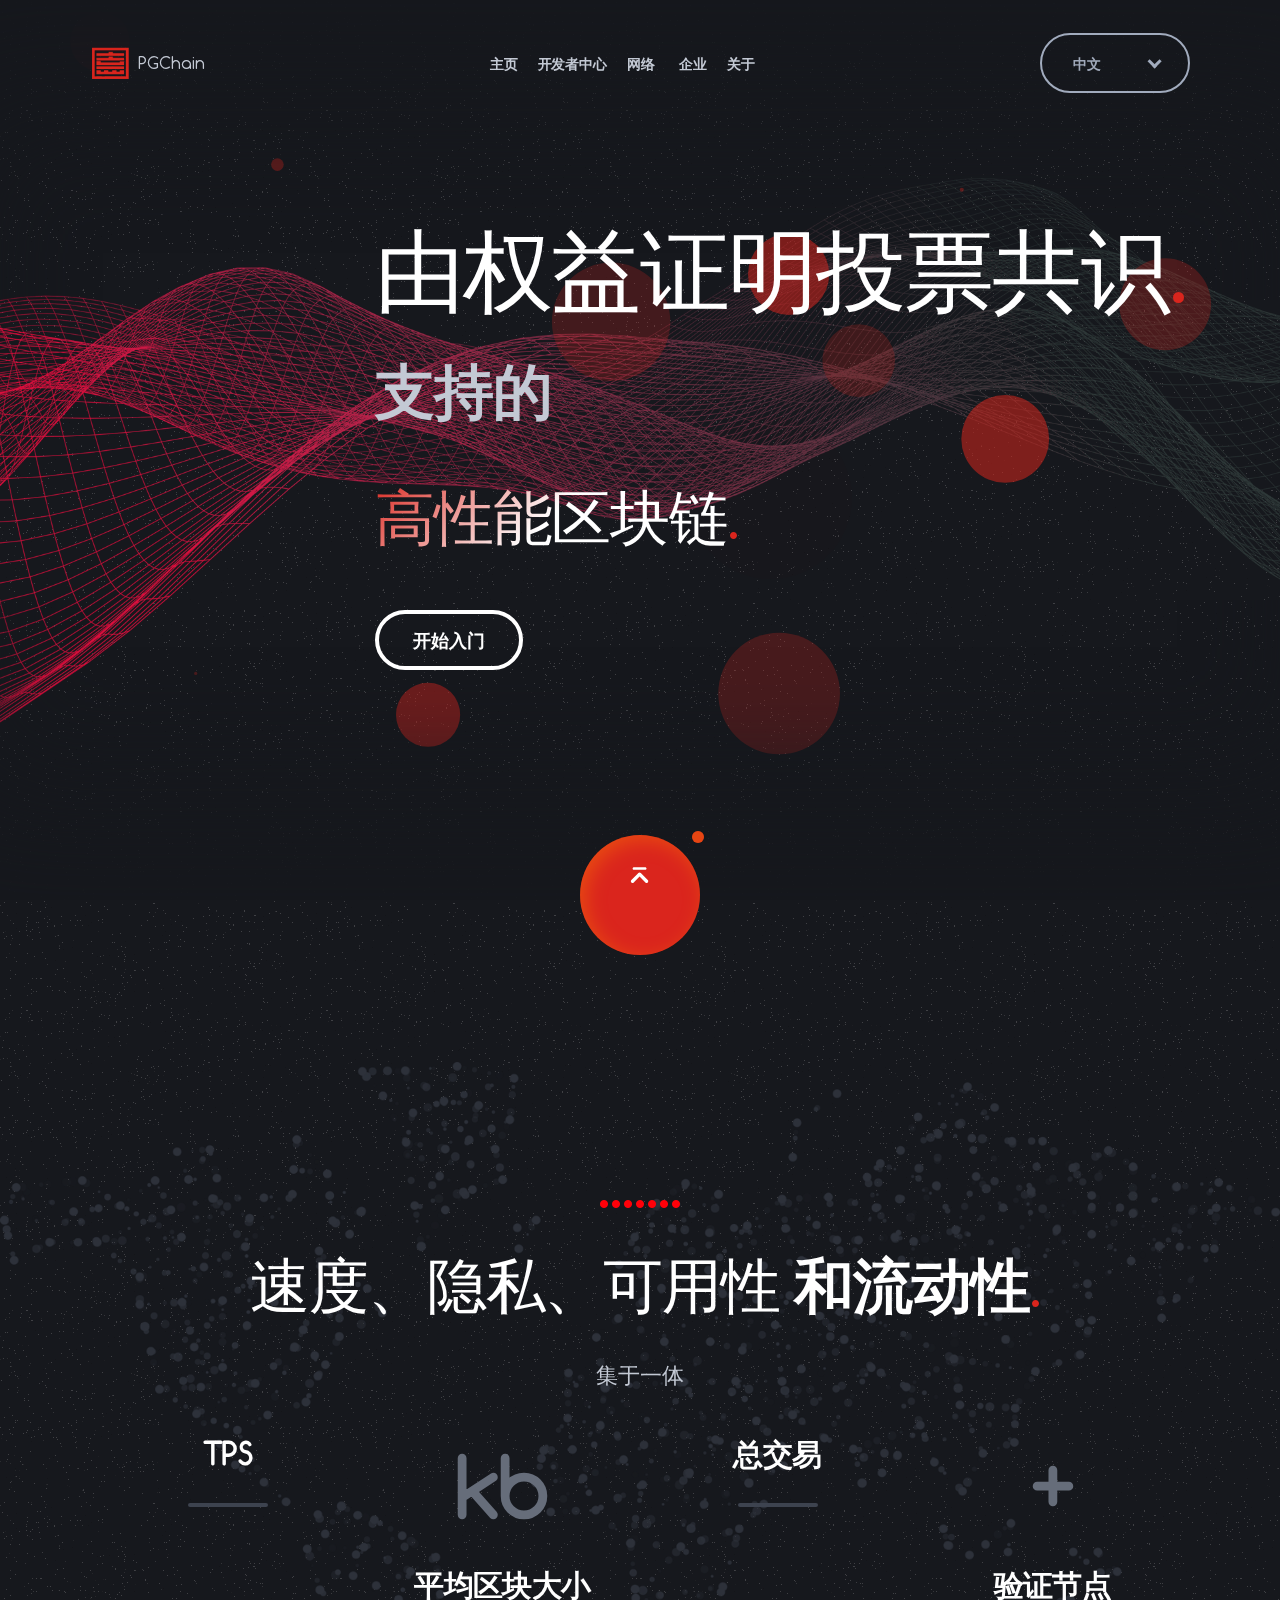
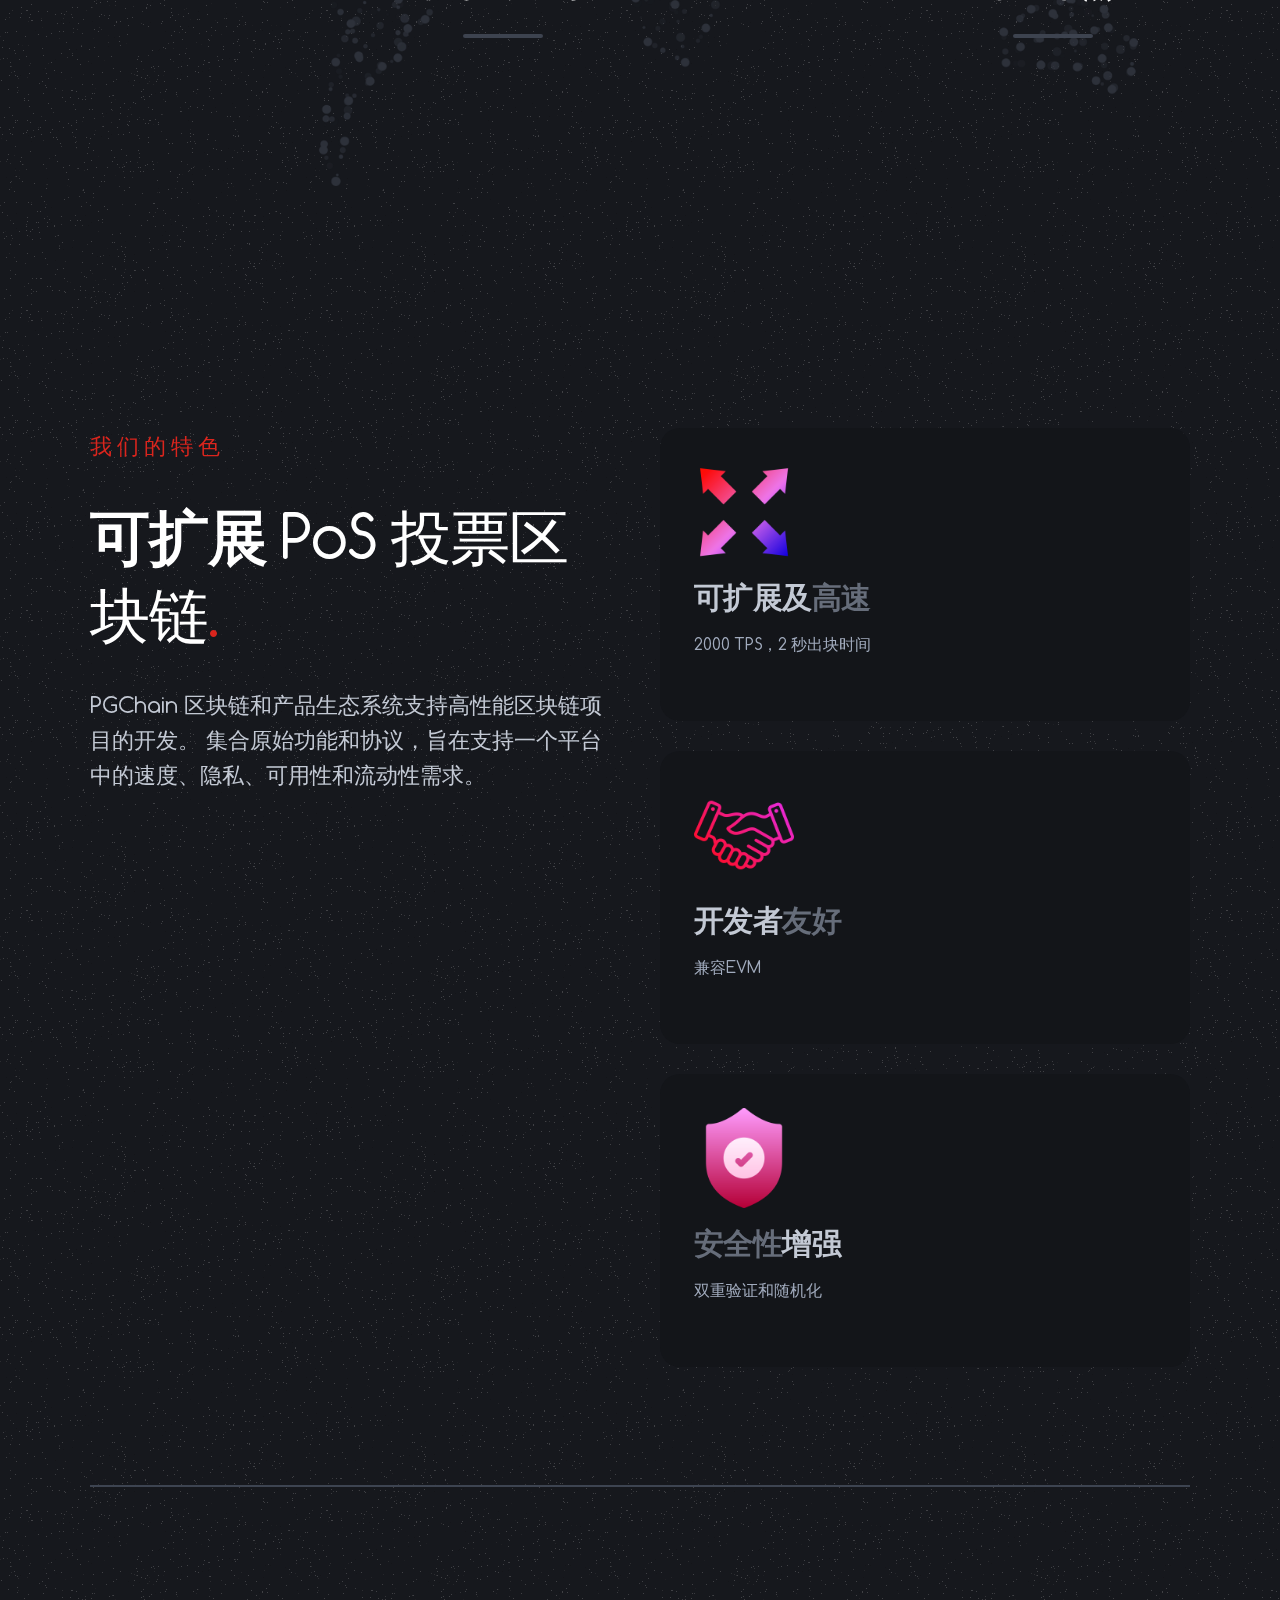
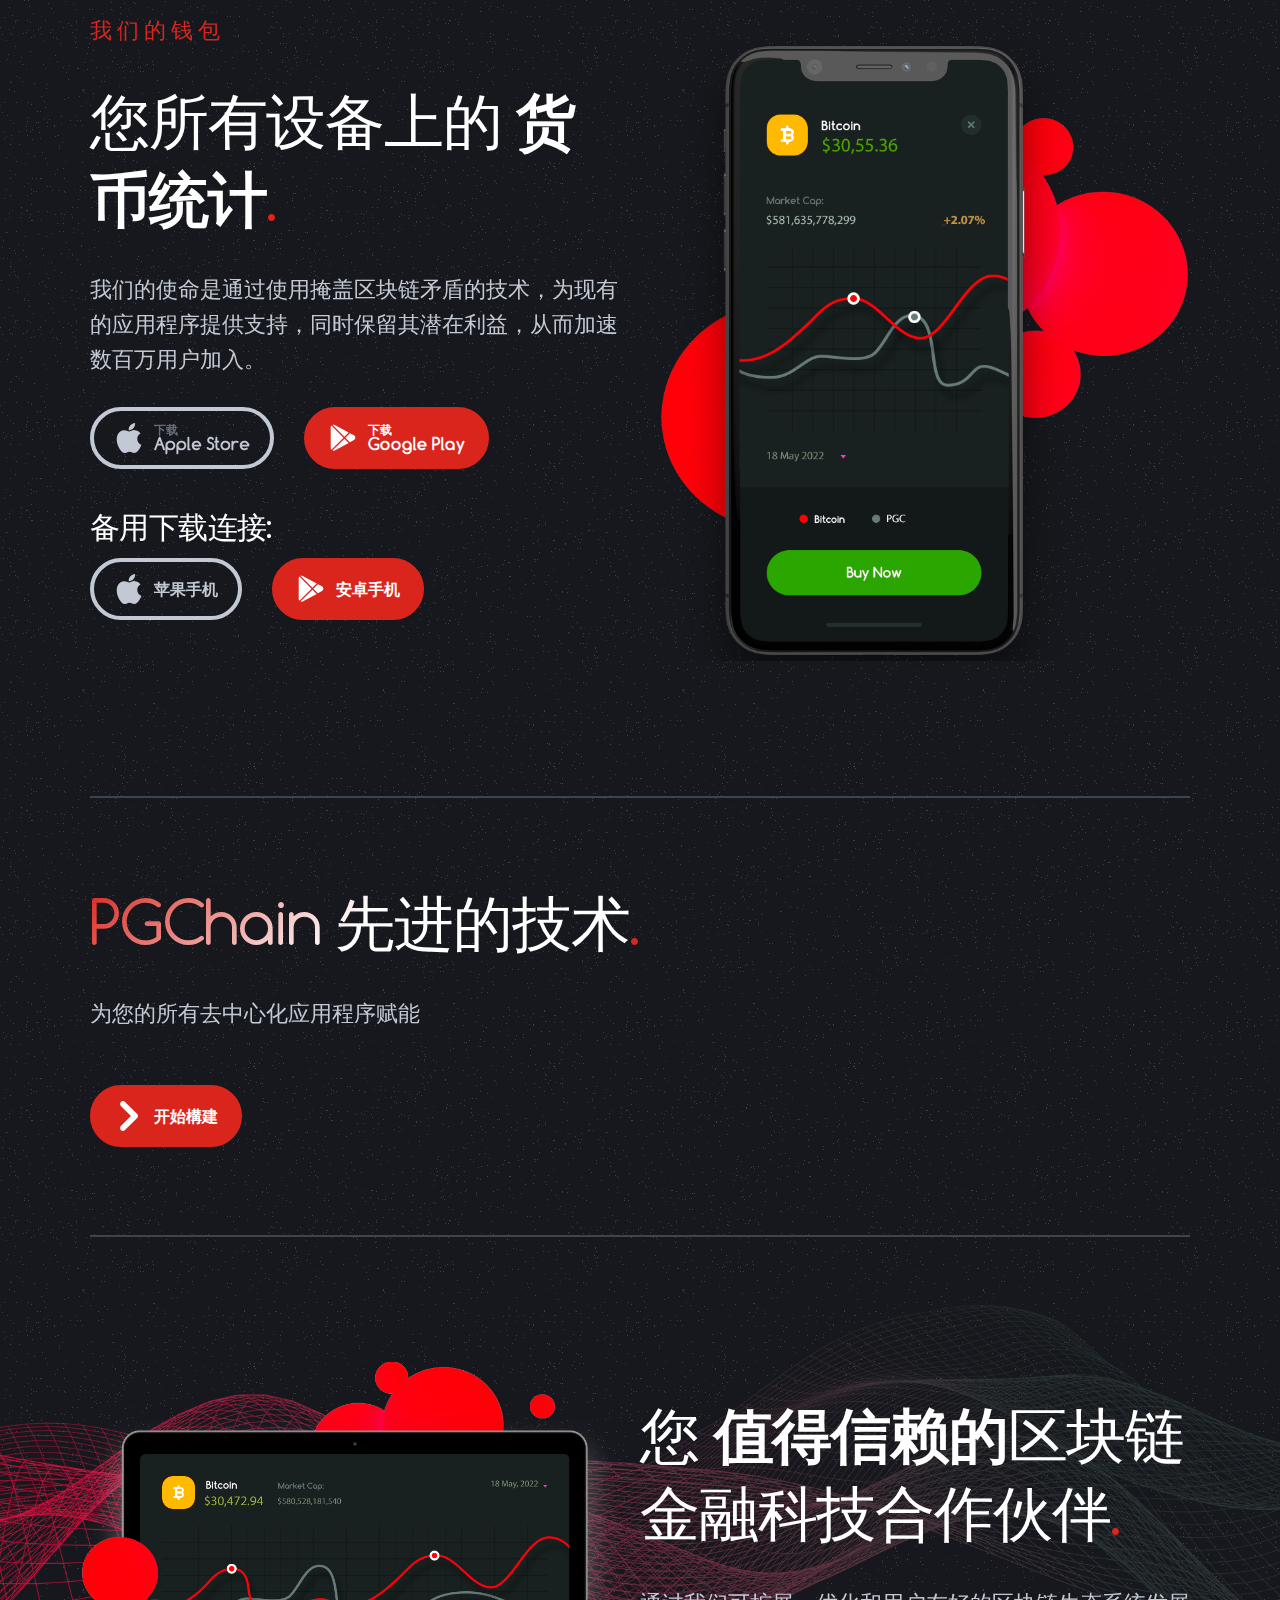
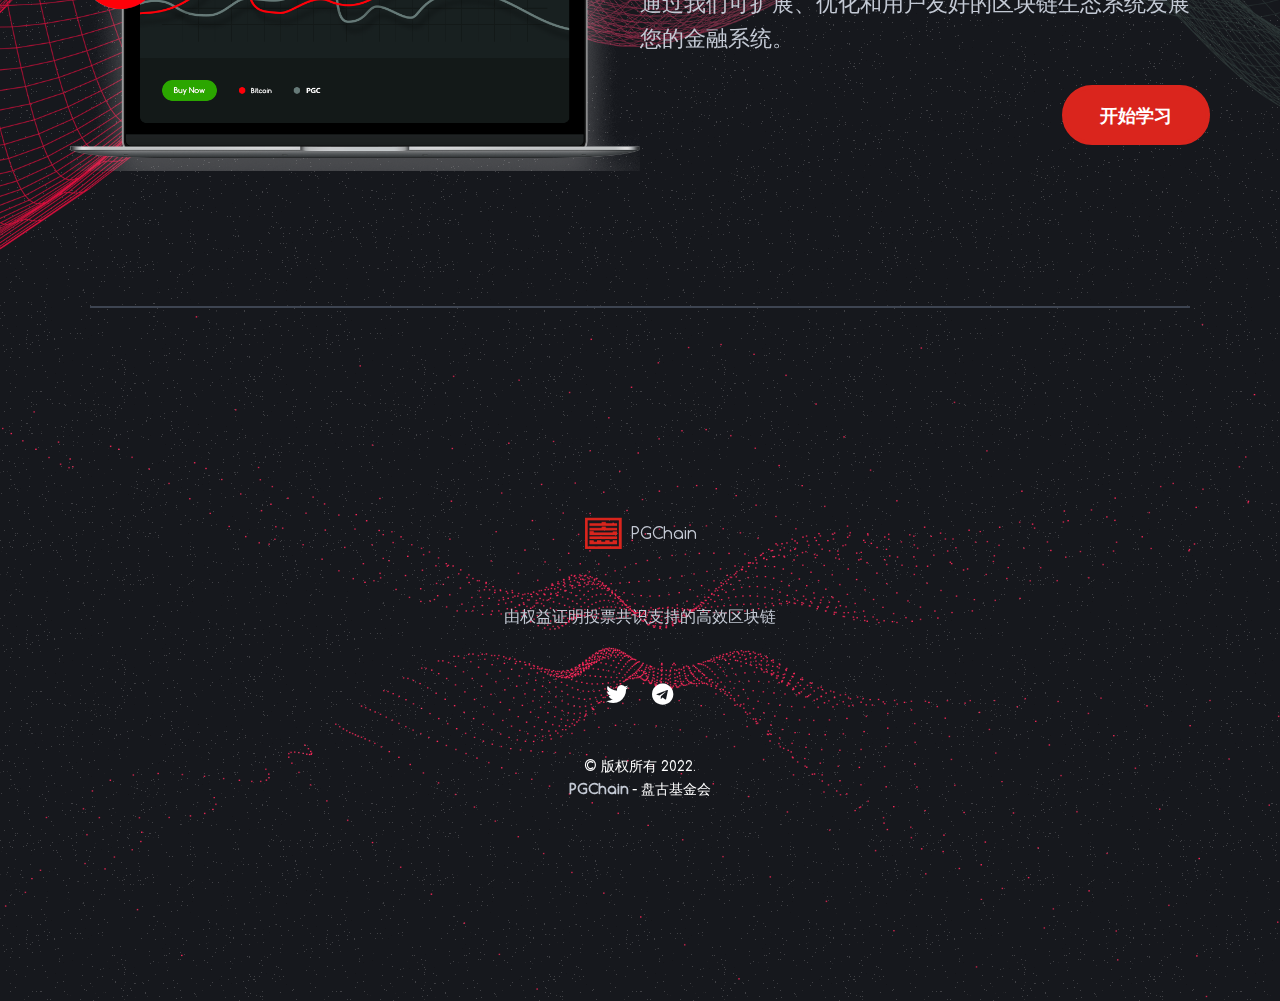
==== commit 88da0715: "update PGWallet 1.0.7" ====
--- a/cn/index.html
+++ b/cn/index.html
@@ -355,7 +355,7 @@
 							</div>
 						</a>
 
-						<a href="https://pgchain.org/release/pgwallet_v1_0_6.apk" class="btn btn--market btn--google btn--with-icon btn--icon-left">
+						<a href="https://pgchain.org/release/pgwallet_v1_0_7.apk" class="btn btn--market btn--google btn--with-icon btn--icon-left">
 							<svg class="woox-icon icon-if-59-play-843782">
 								<use xlink:href="#icon-if-59-play-843782"></use>
 							</svg>
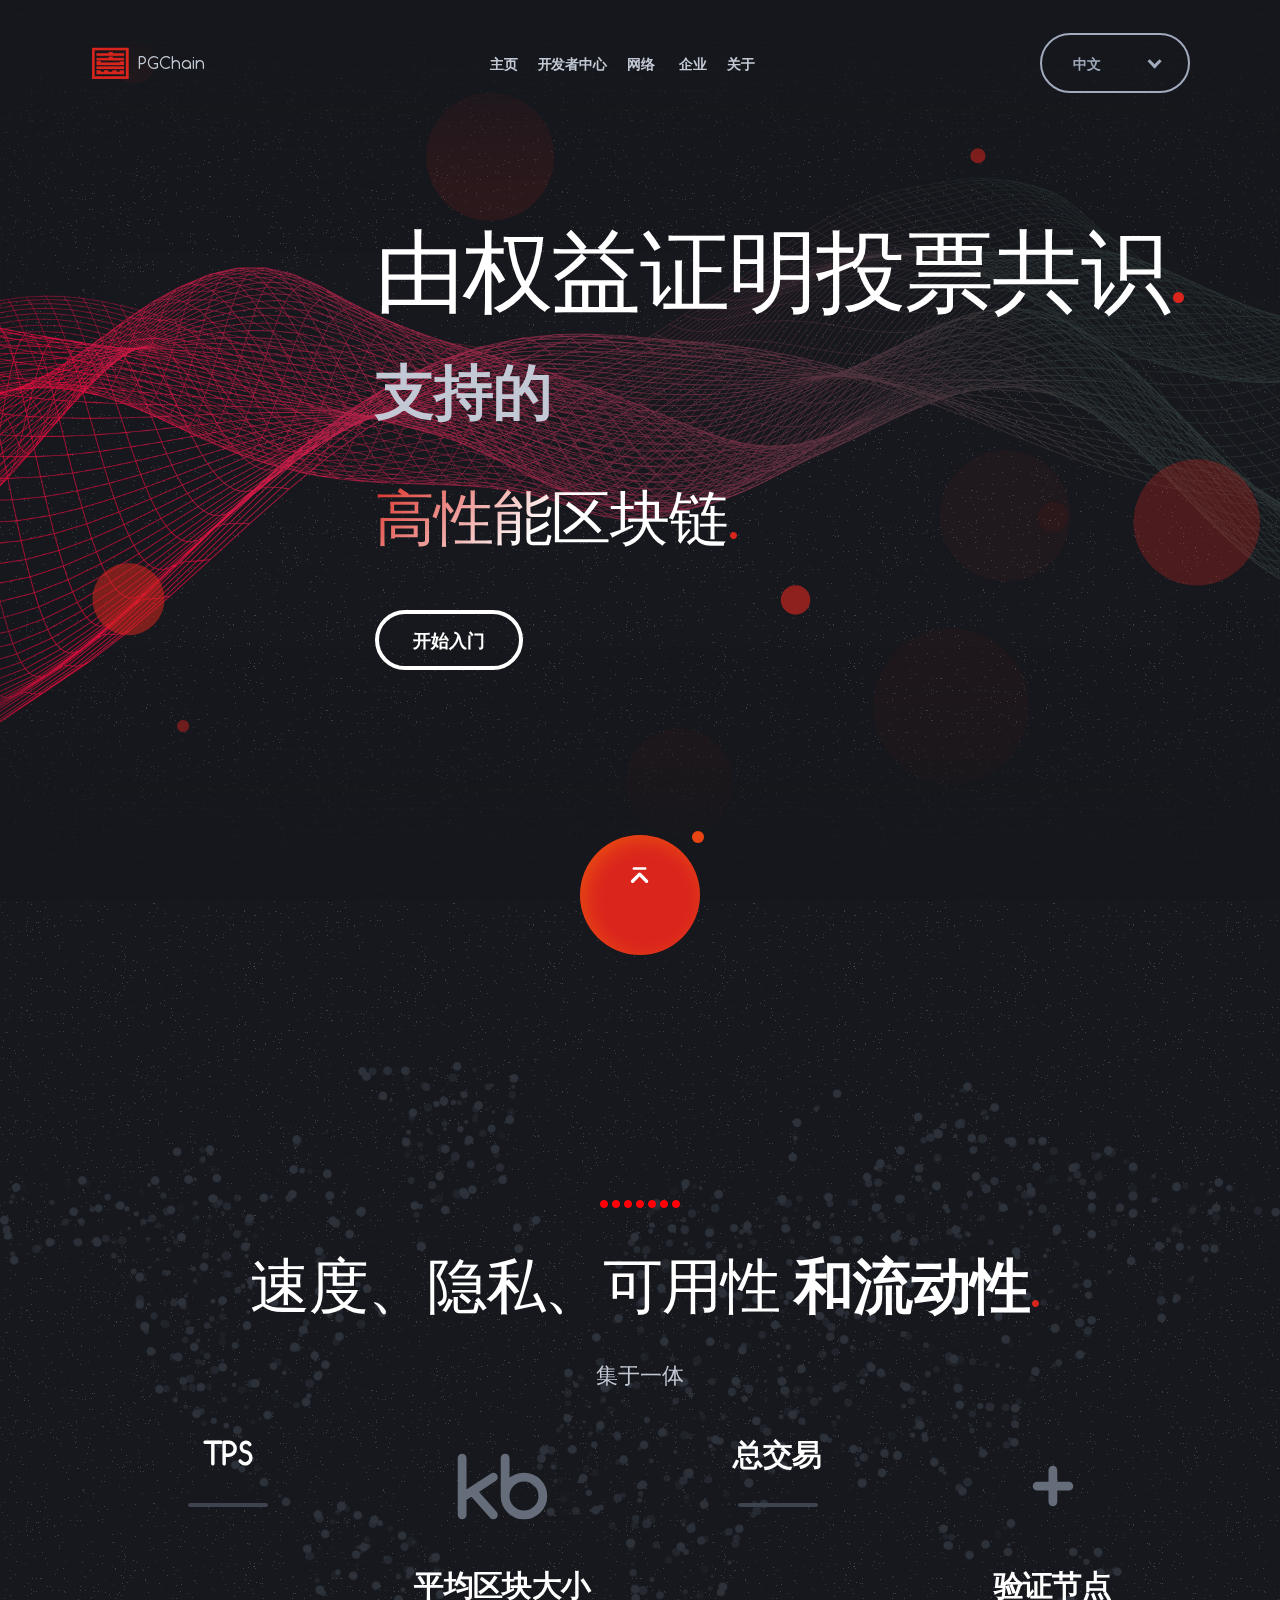
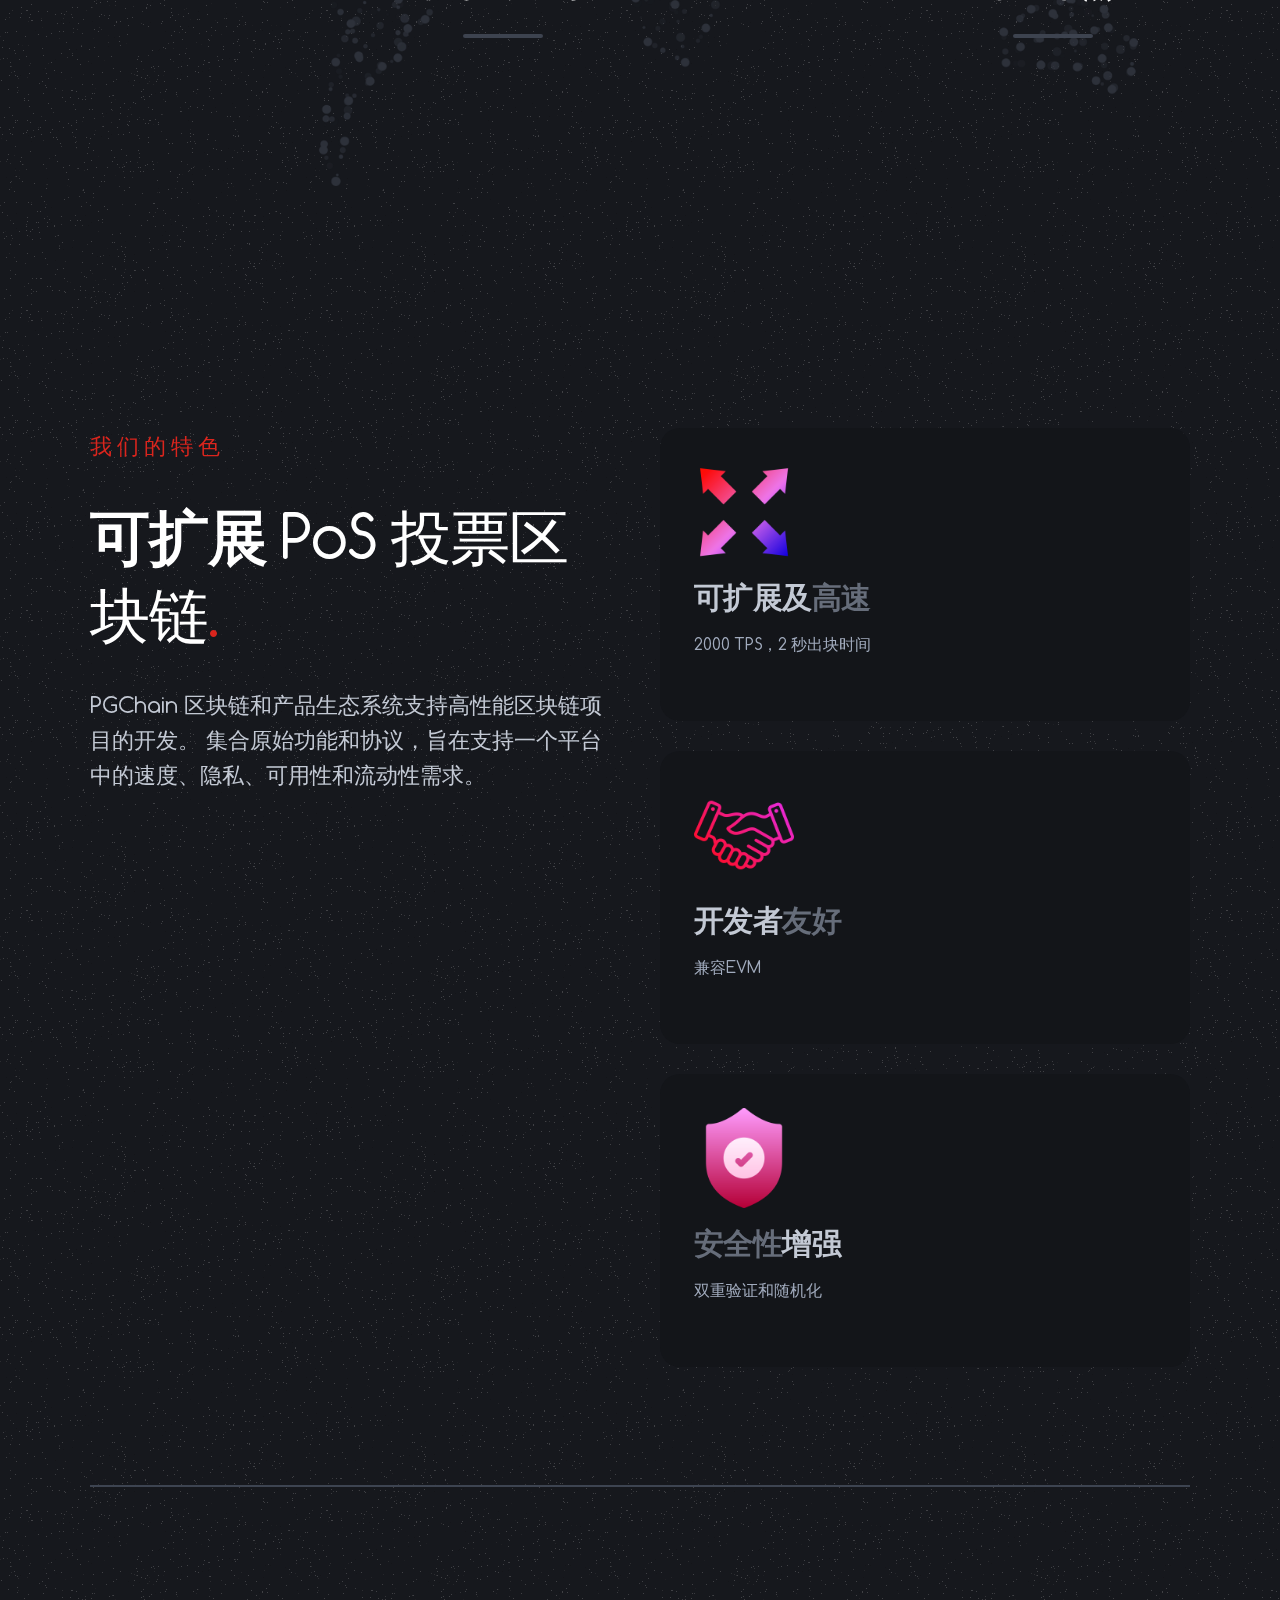
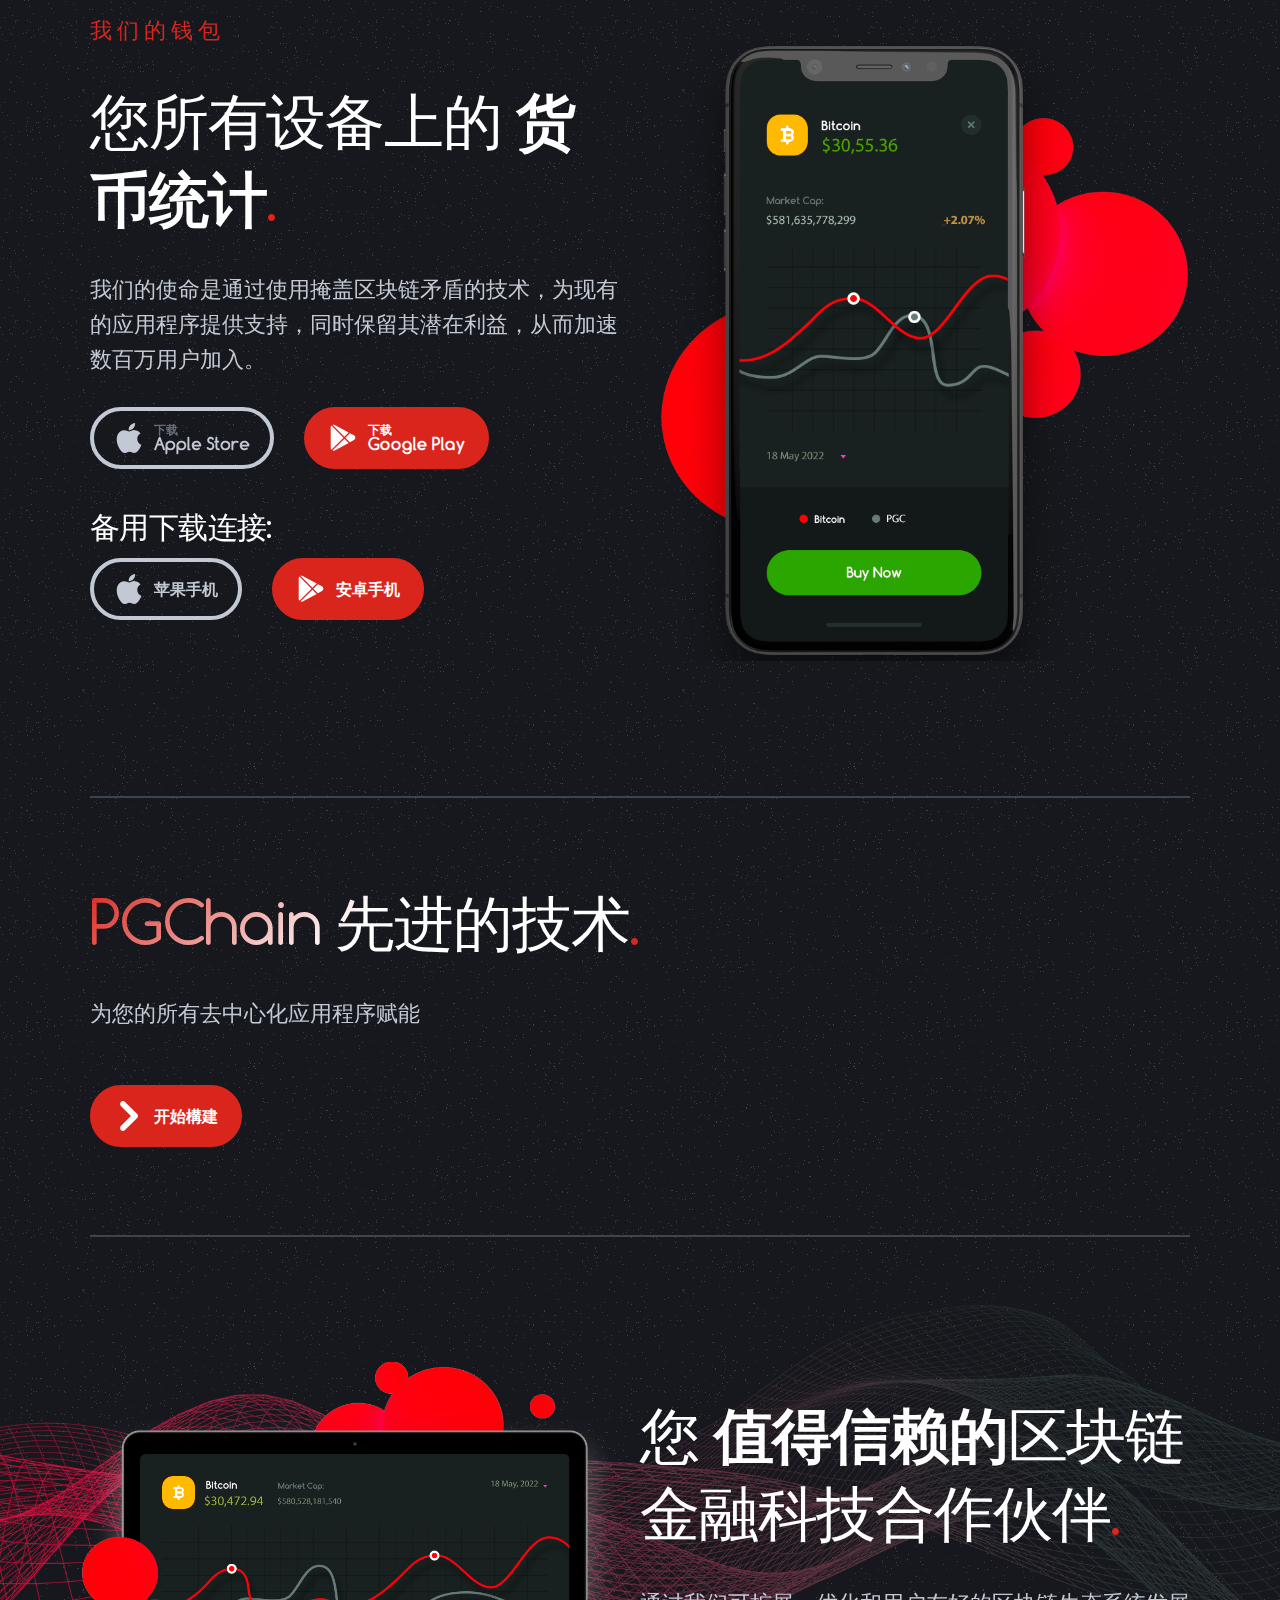
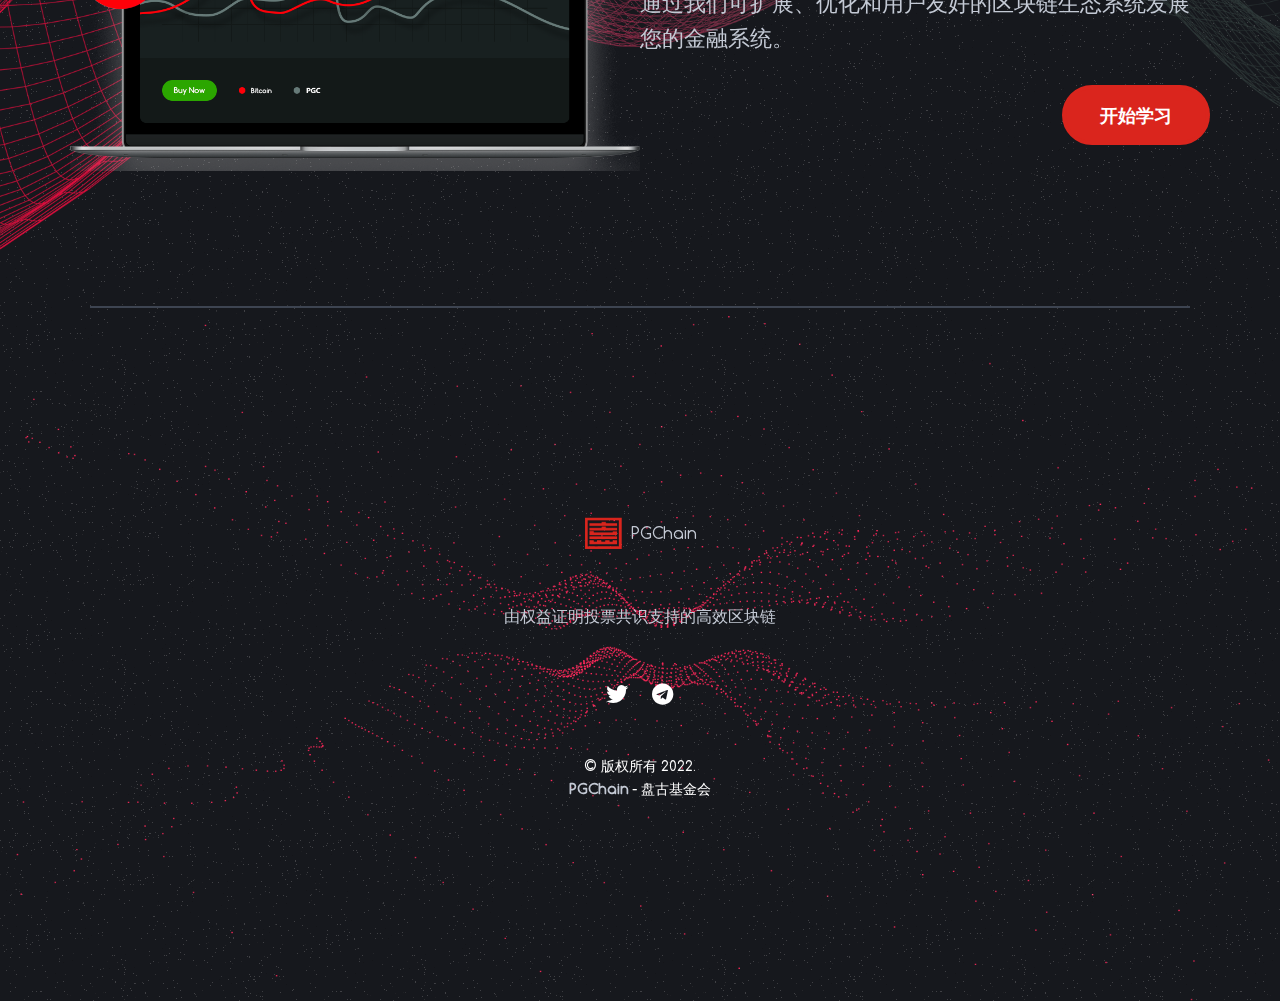
==== commit a52b2d4d: "update android download link" ====
--- a/cn/index.html
+++ b/cn/index.html
@@ -355,7 +355,7 @@
 							</div>
 						</a>
 
-						<a href="https://pgchain.org/release/pgwallet_v1_0_7.apk" class="btn btn--market btn--google btn--with-icon btn--icon-left">
+						<a href="https://pgchain.org/release/pgwallet_v1_0_8.apk" class="btn btn--market btn--google btn--with-icon btn--icon-left">
 							<svg class="woox-icon icon-if-59-play-843782">
 								<use xlink:href="#icon-if-59-play-843782"></use>
 							</svg>
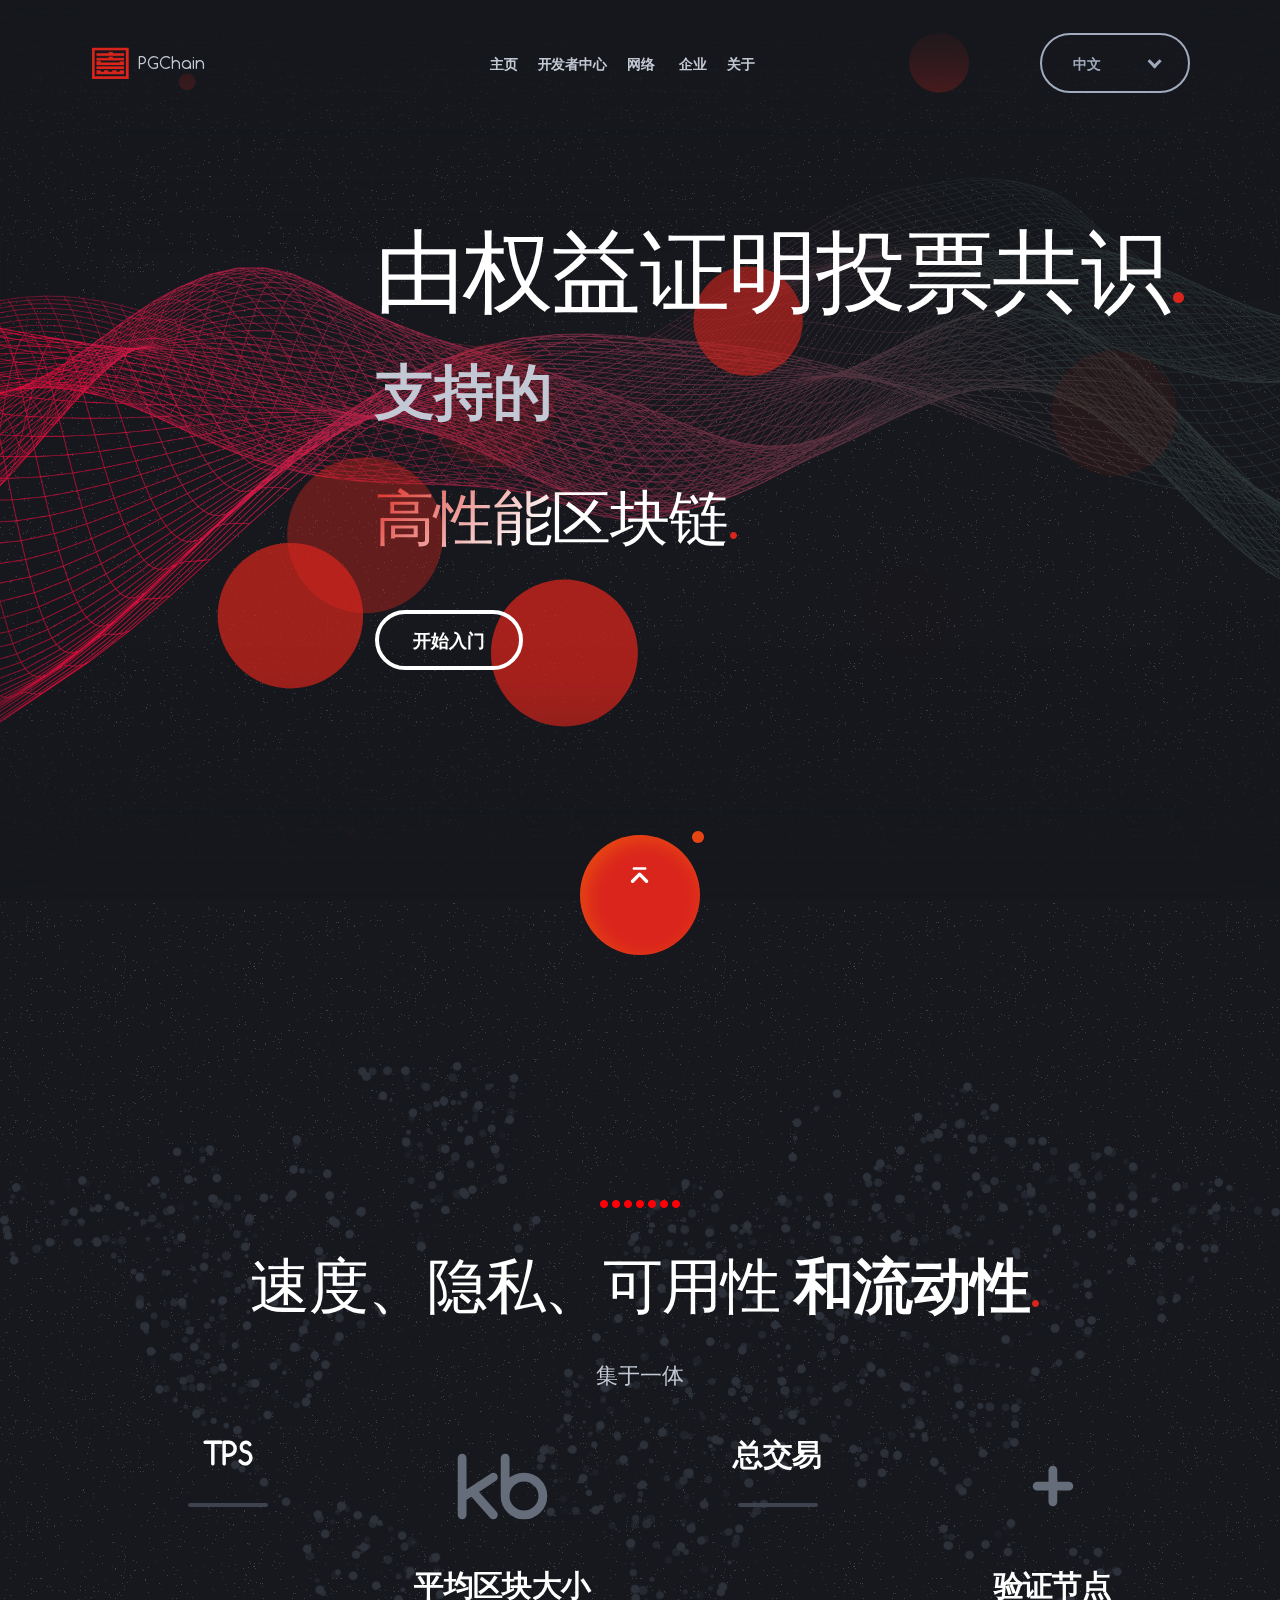
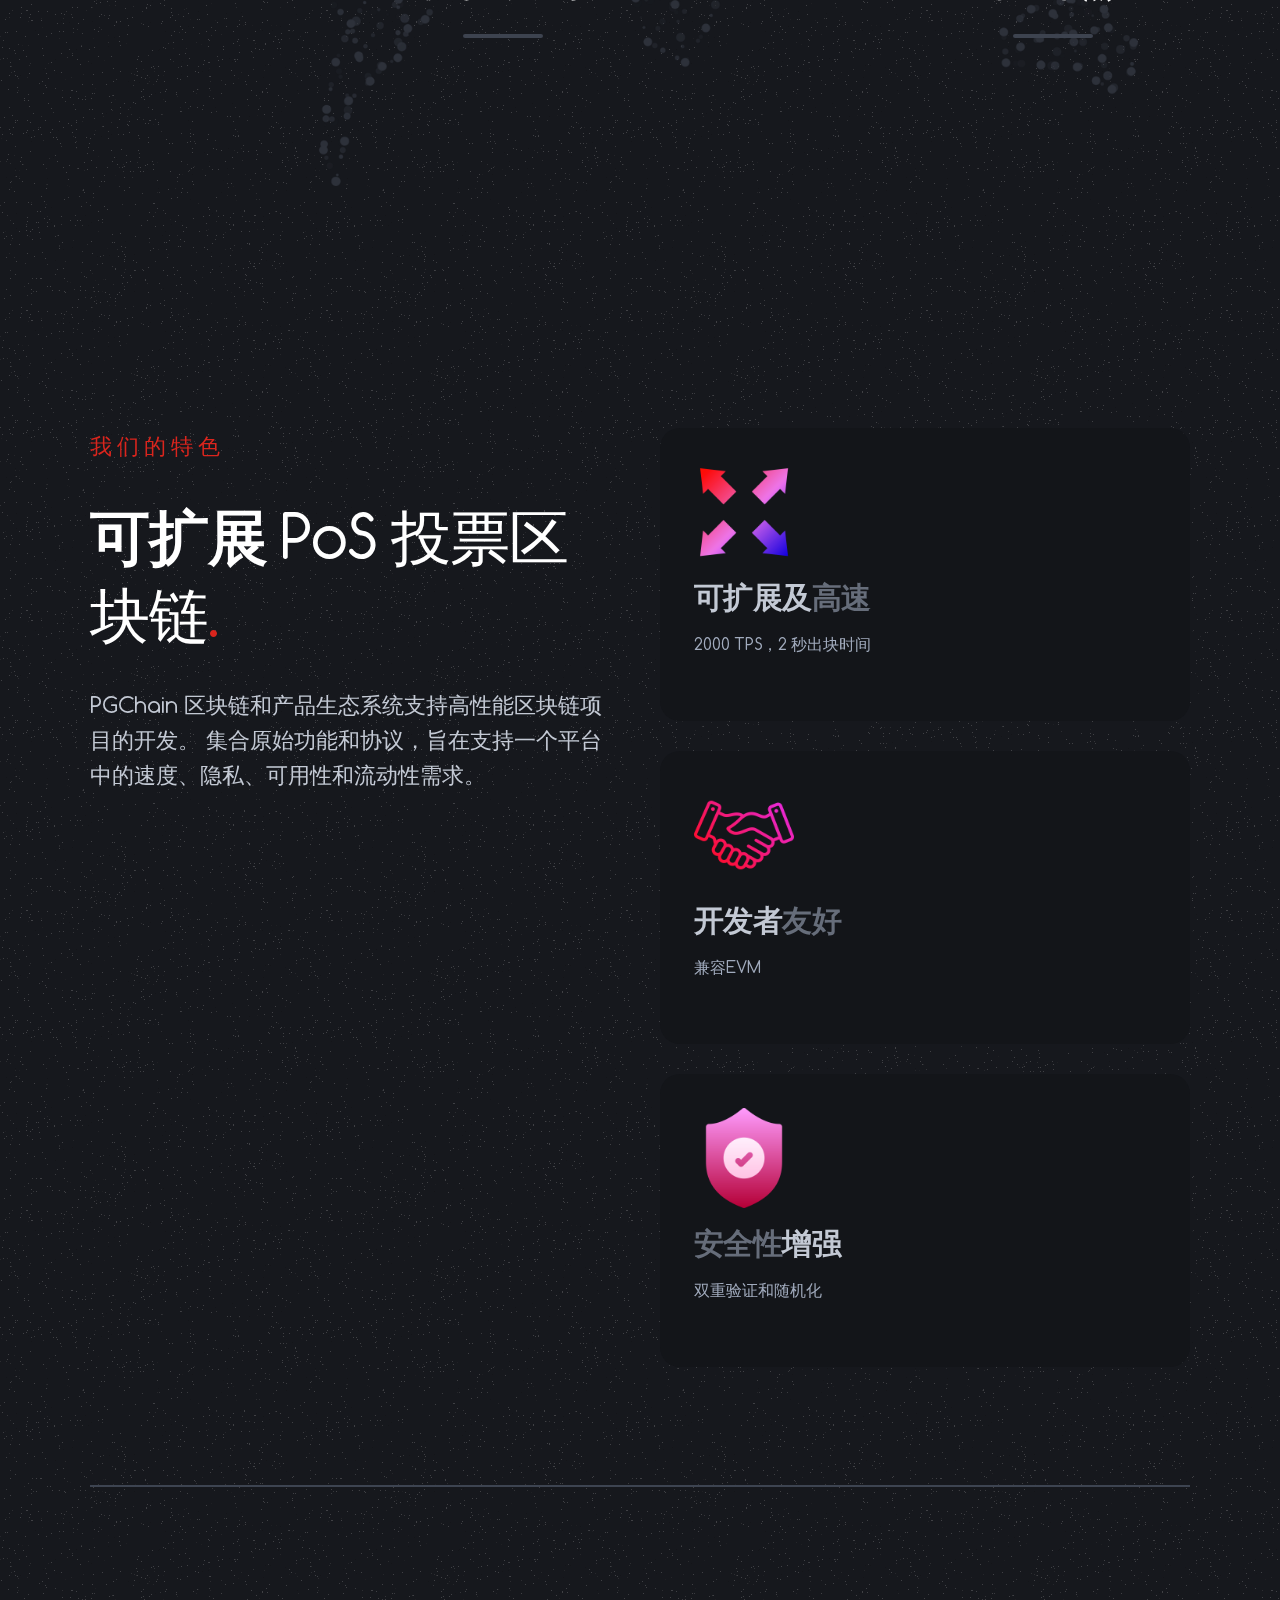
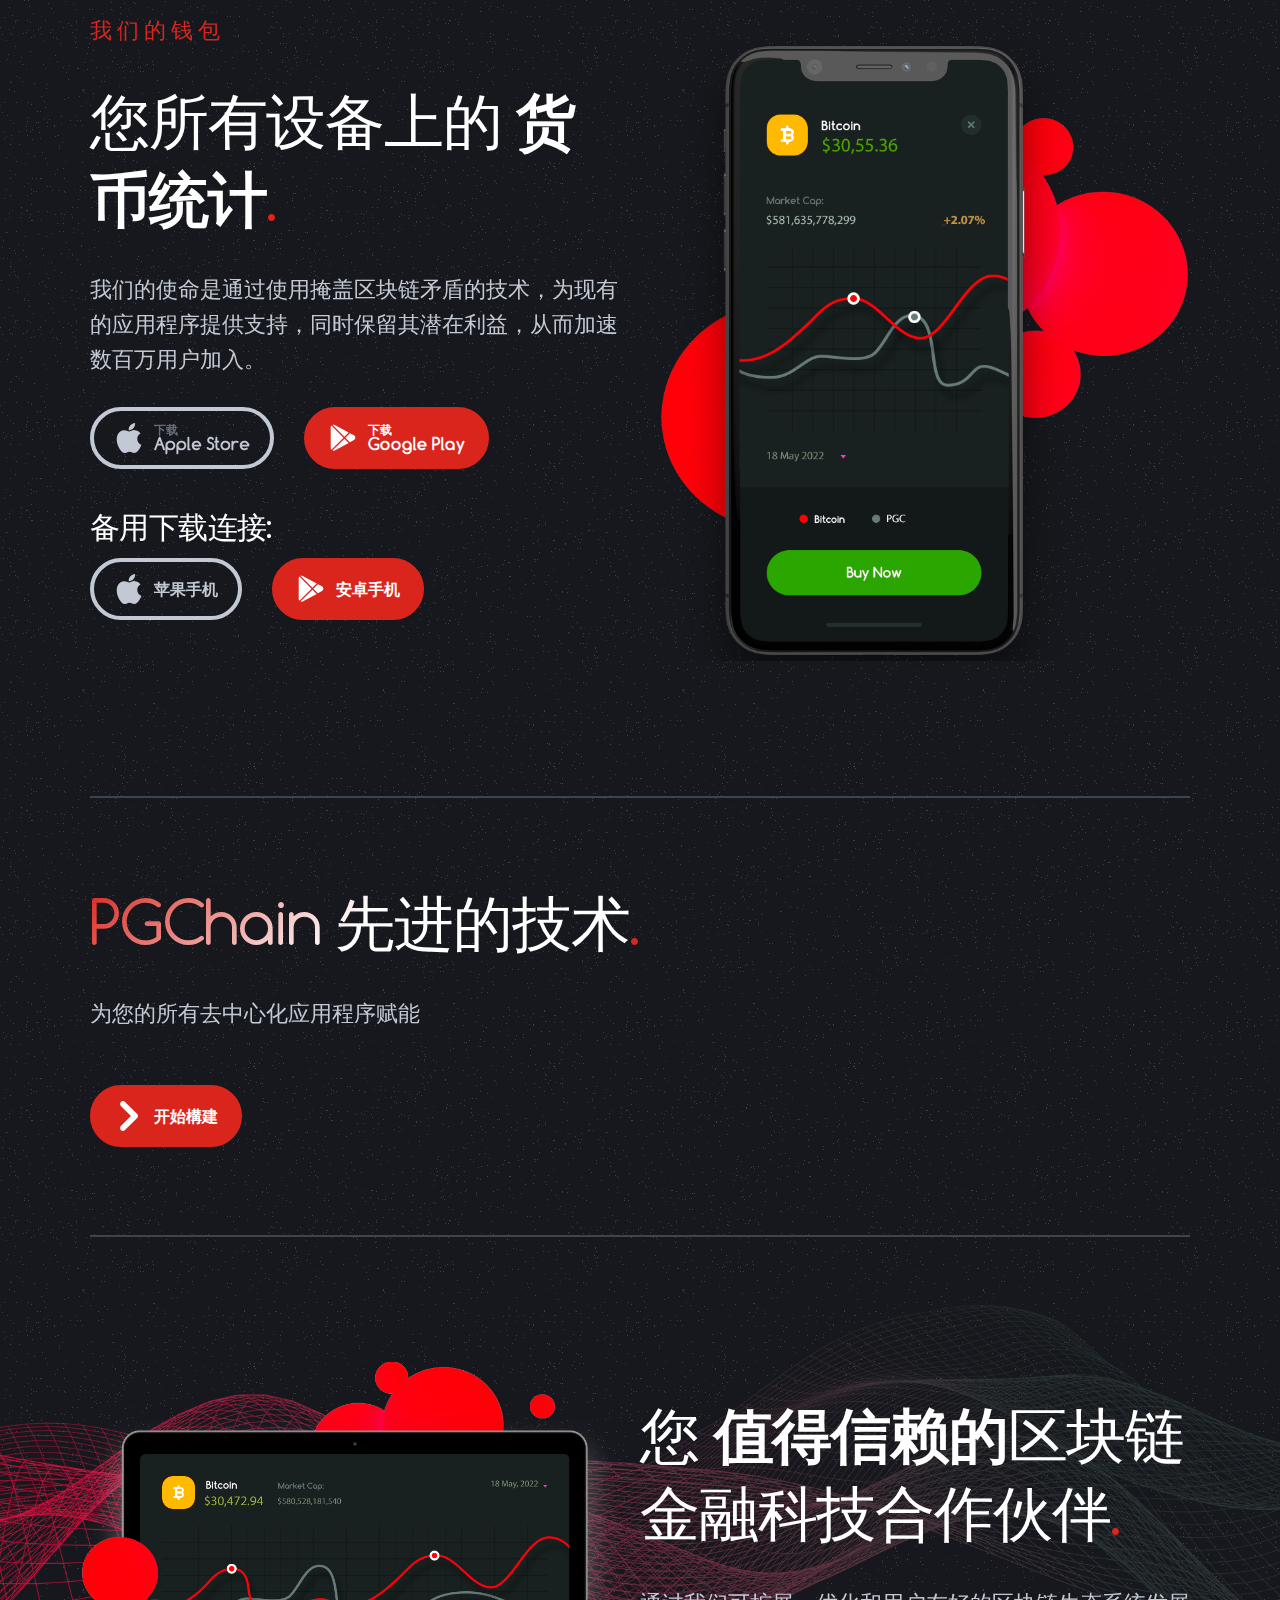
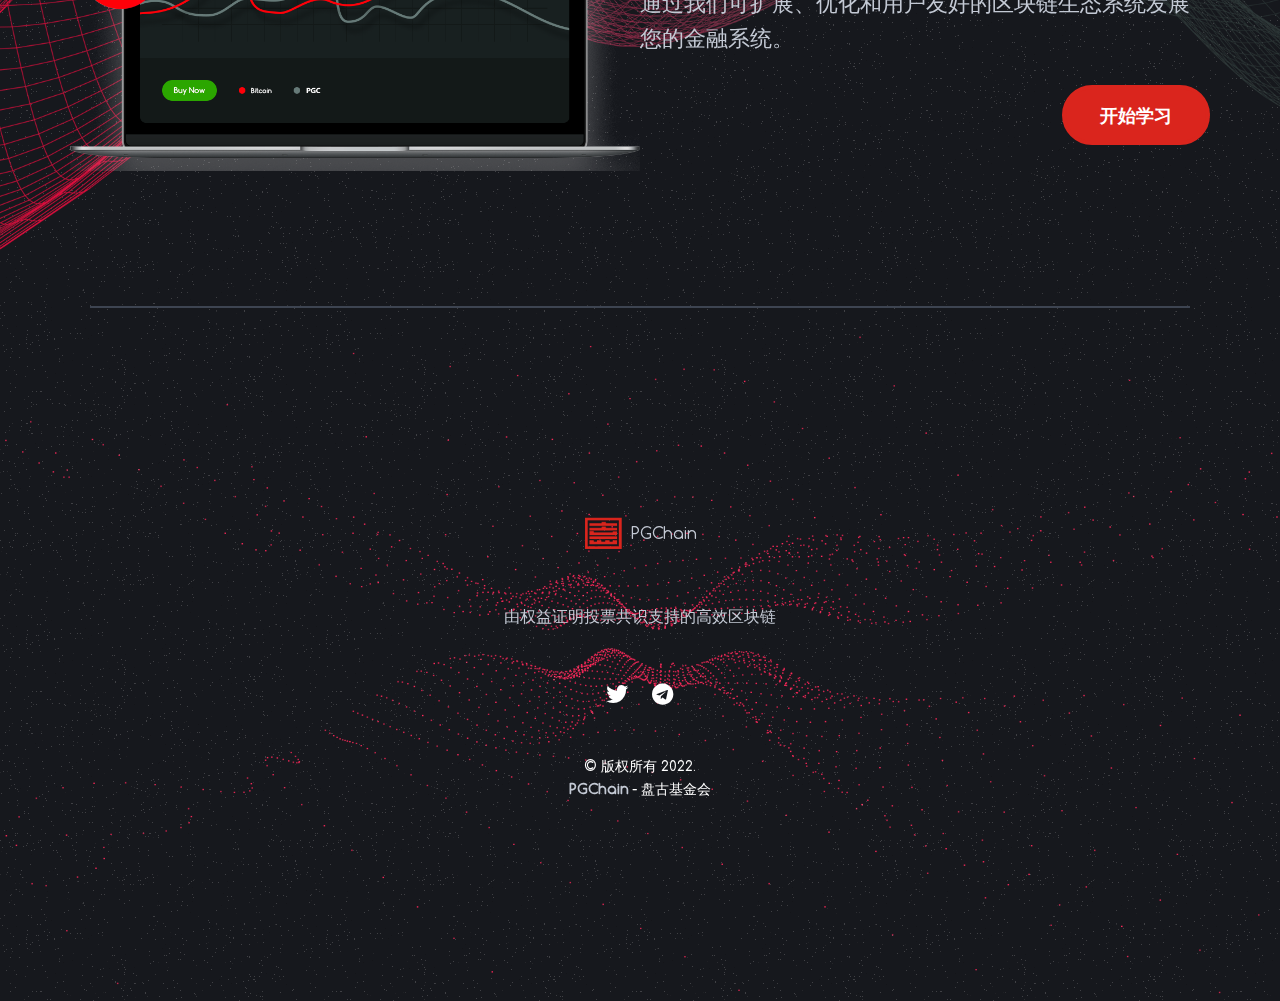
==== commit 5ab28db9: "update pgwallet v1.0.9" ====
--- a/cn/index.html
+++ b/cn/index.html
@@ -355,7 +355,7 @@
 							</div>
 						</a>
 
-						<a href="https://pgchain.org/release/pgwallet_v1_0_8.apk" class="btn btn--market btn--google btn--with-icon btn--icon-left">
+						<a href="https://pgchain.org/release/pgwallet_v1_0_9.apk" class="btn btn--market btn--google btn--with-icon btn--icon-left">
 							<svg class="woox-icon icon-if-59-play-843782">
 								<use xlink:href="#icon-if-59-play-843782"></use>
 							</svg>
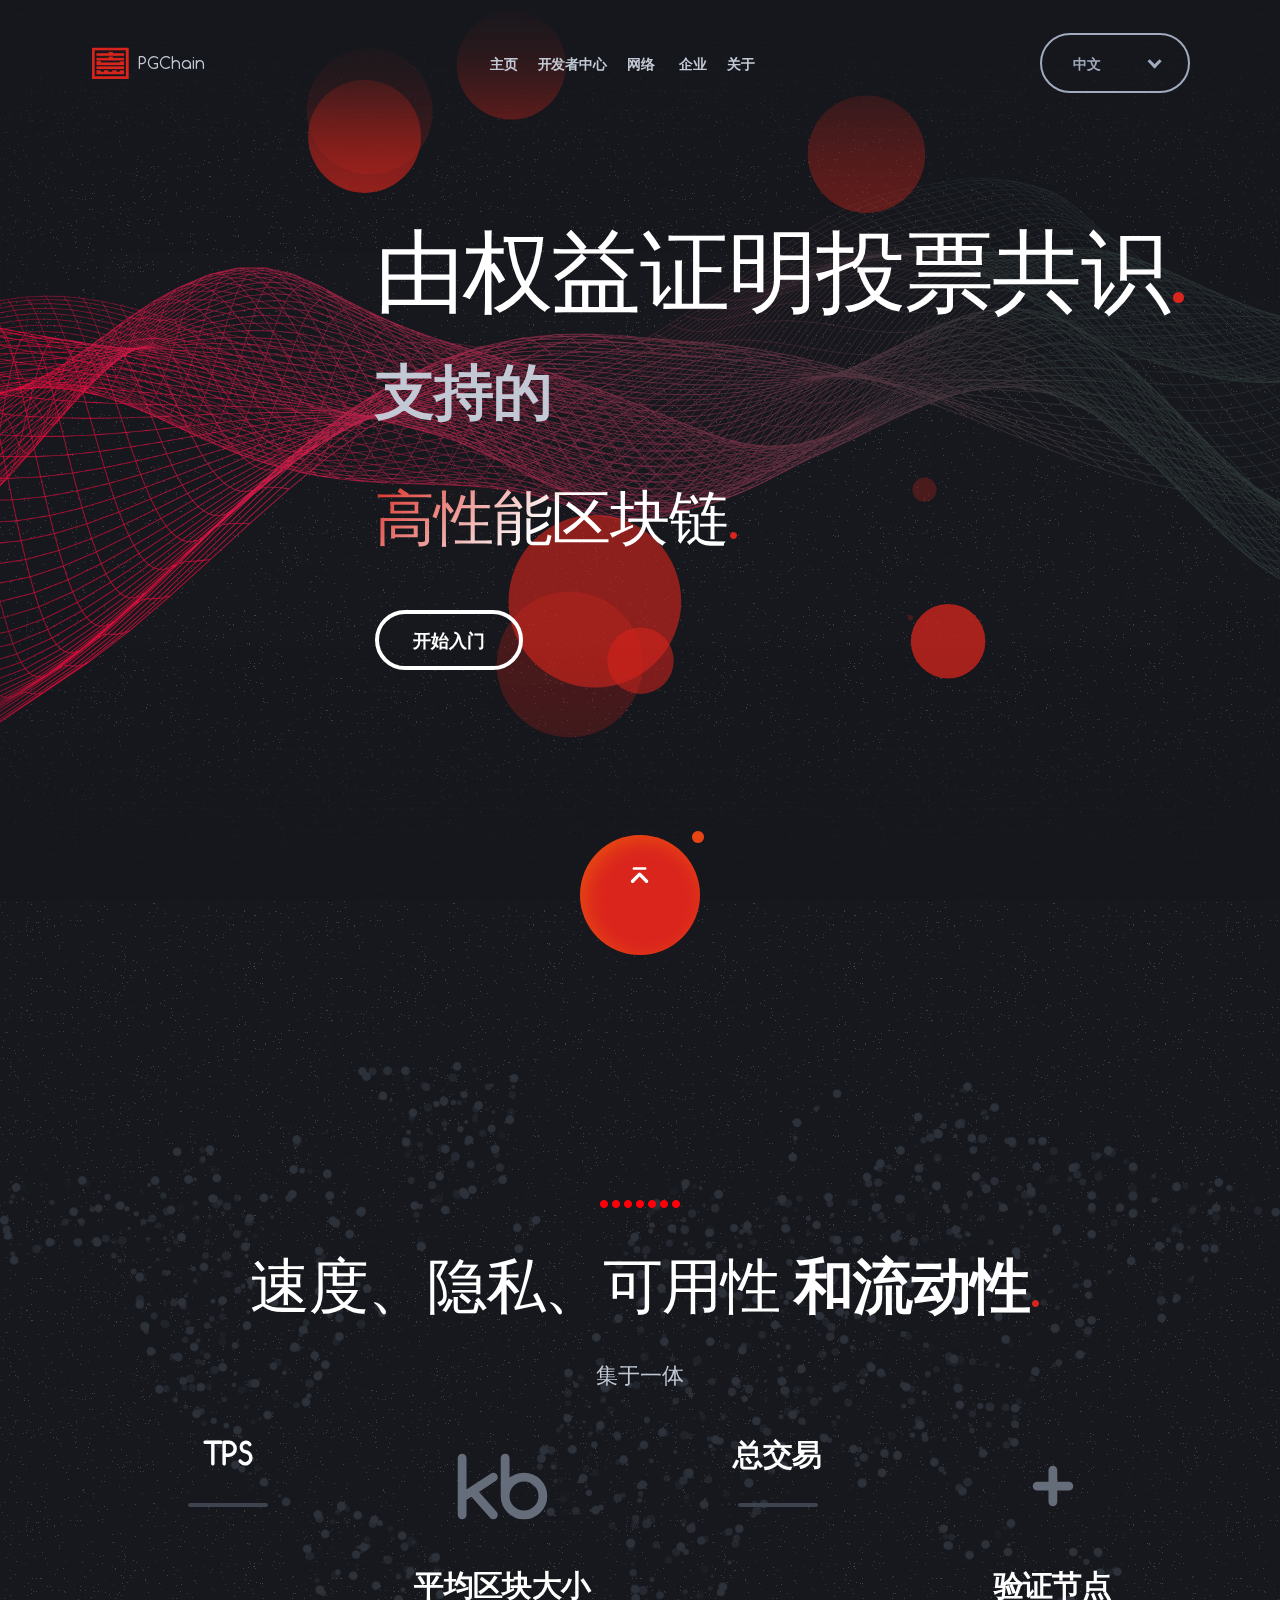
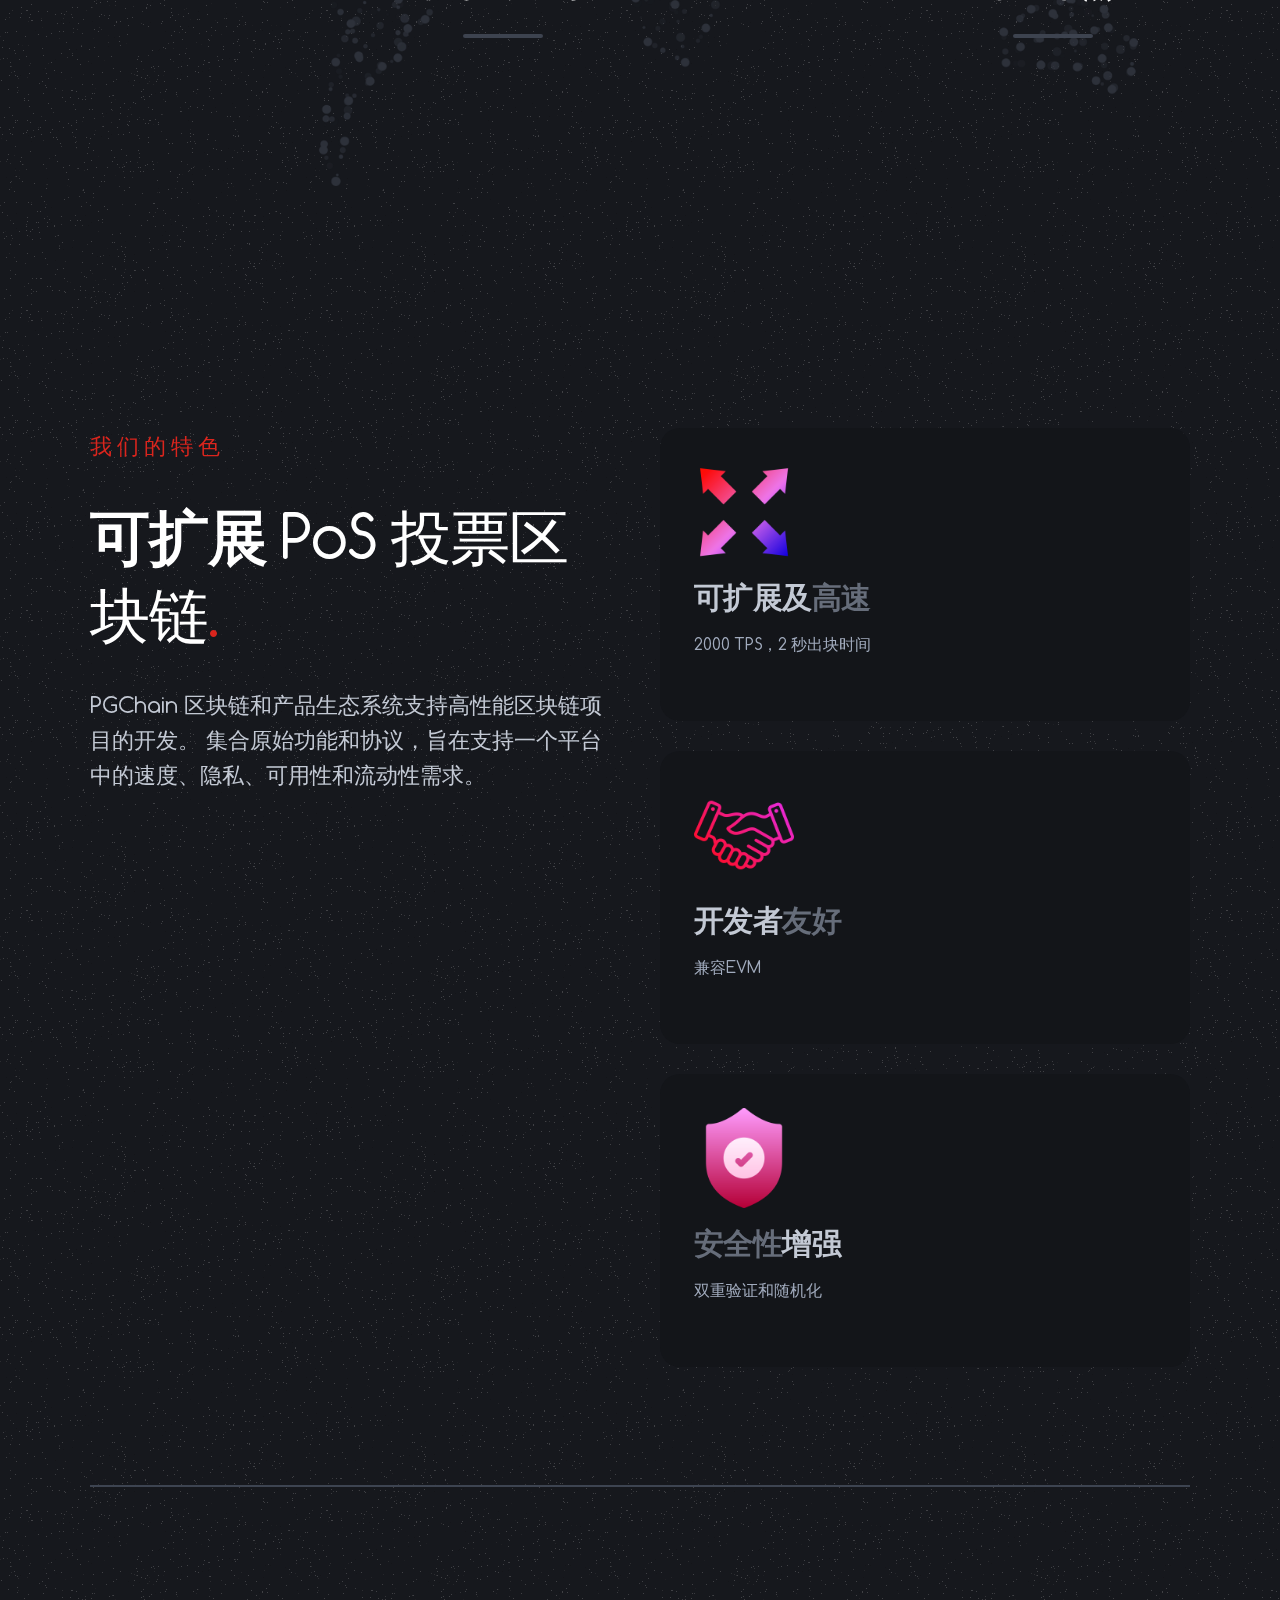
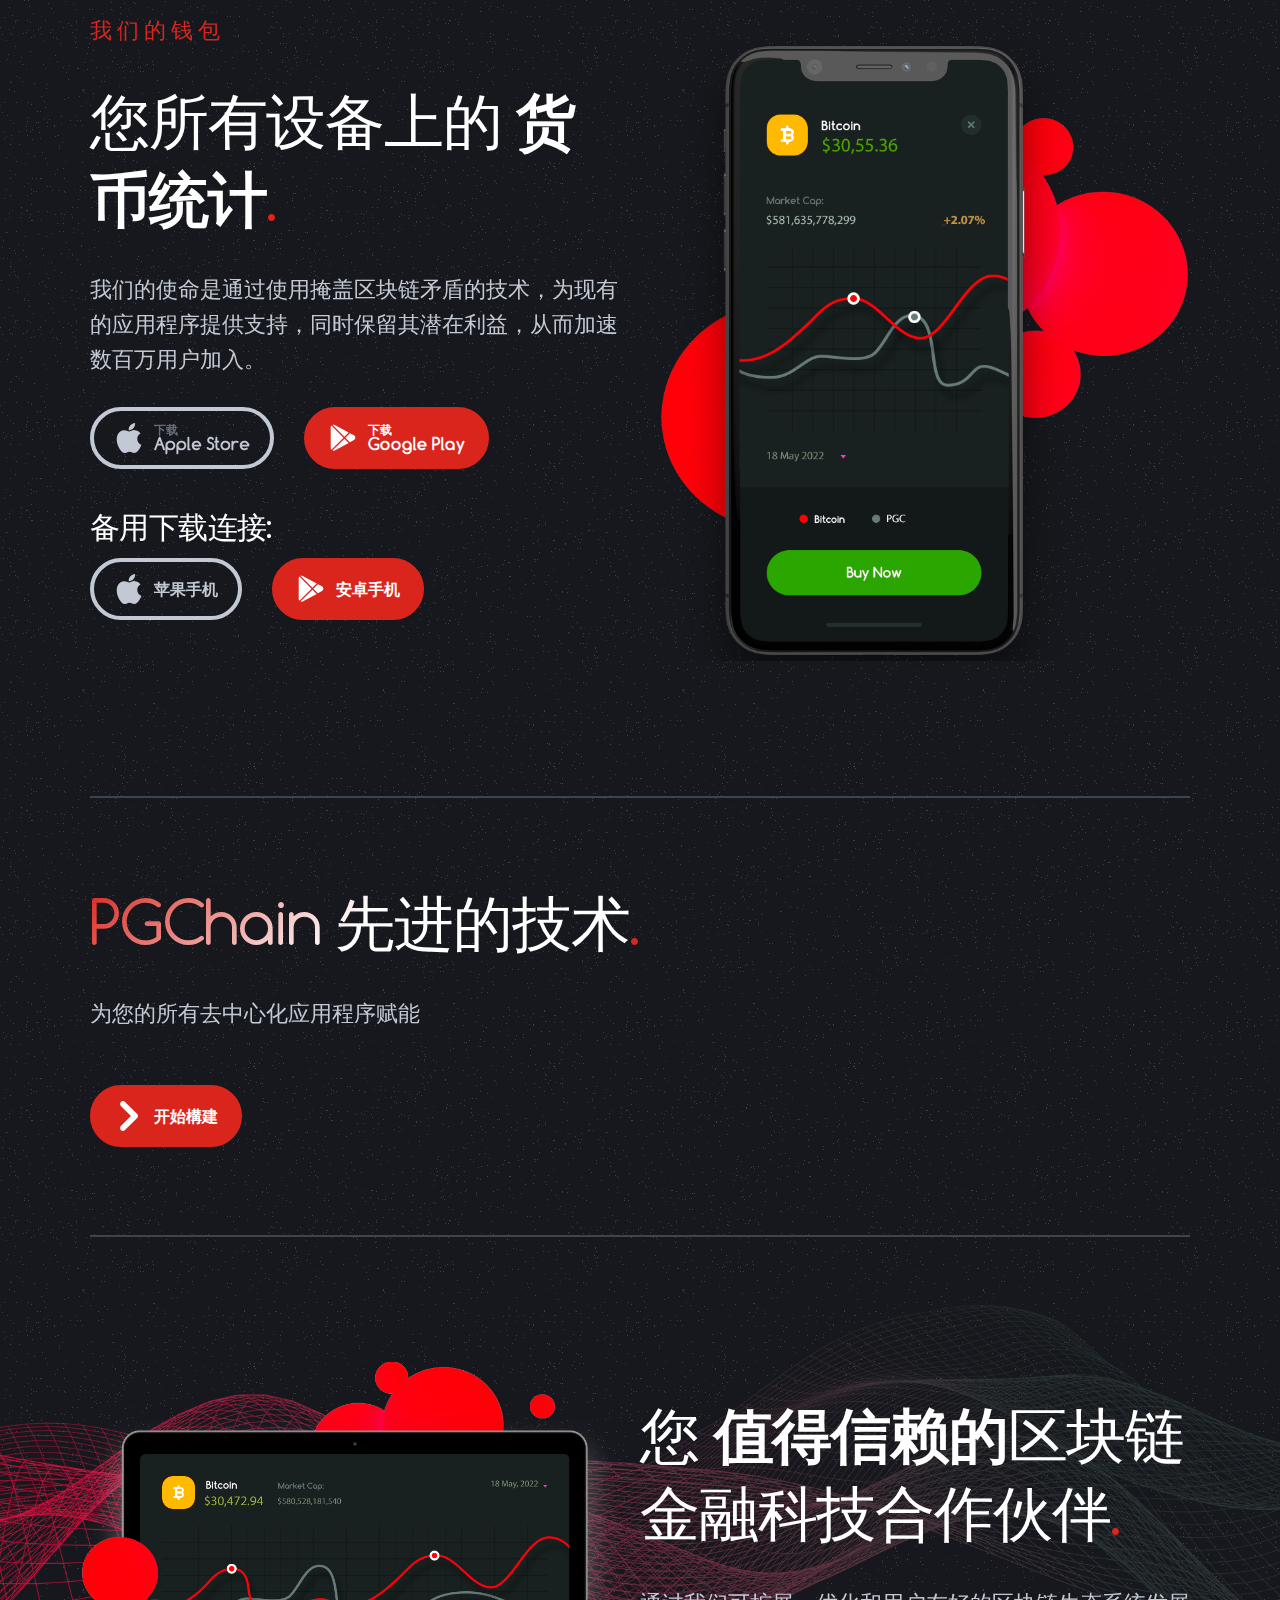
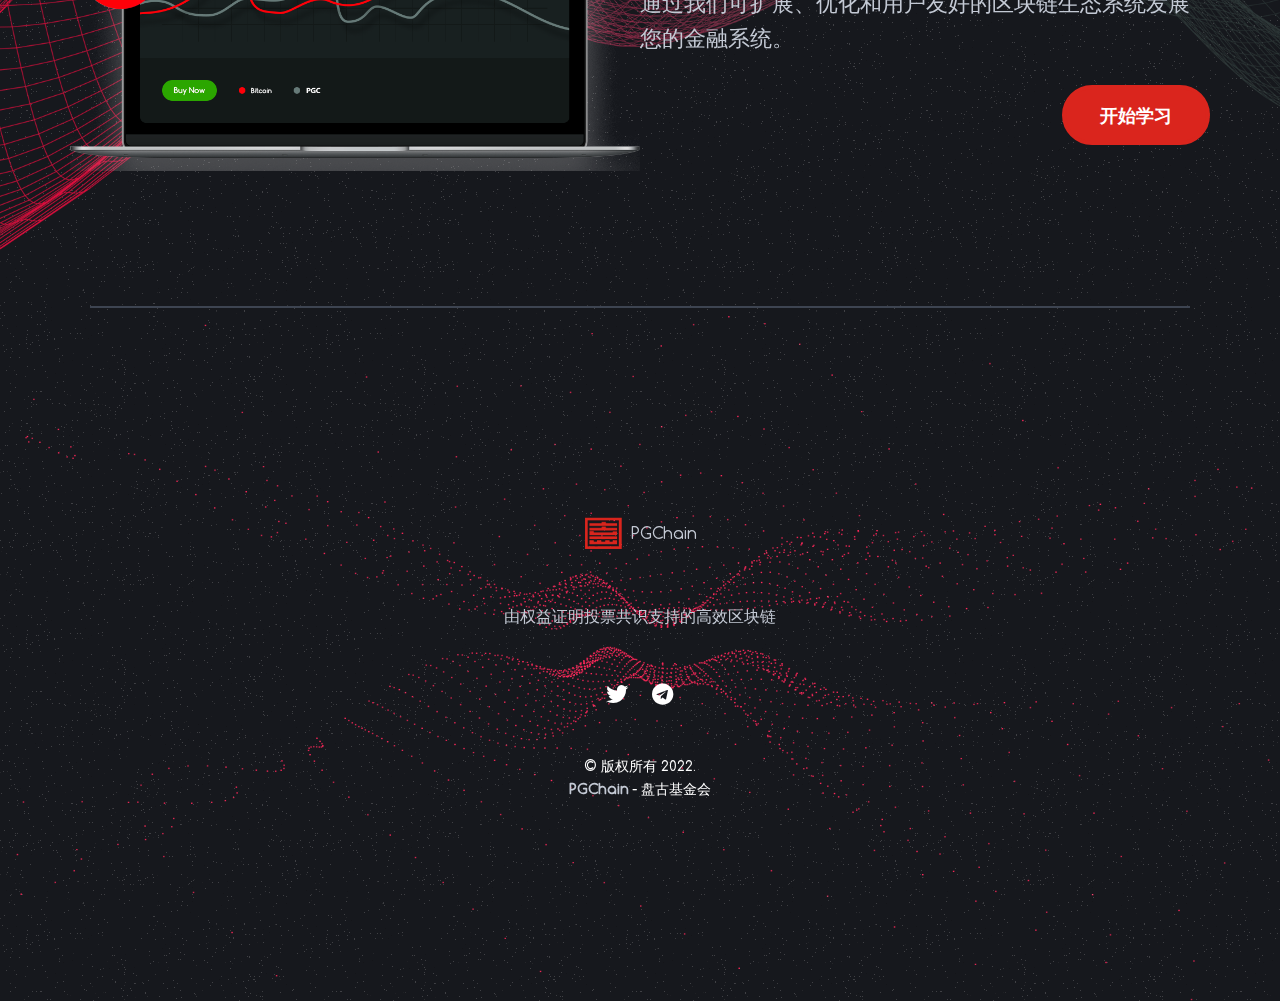
==== commit 8723680e: "update pgwallet download link" ====
--- a/cn/index.html
+++ b/cn/index.html
@@ -355,7 +355,7 @@
 							</div>
 						</a>
 
-						<a href="https://pgchain.org/release/pgwallet_v1_0_9.apk" class="btn btn--market btn--google btn--with-icon btn--icon-left">
+						<a href="https://pgchain.org/release/pgwallet_v2_0_0.apk" class="btn btn--market btn--google btn--with-icon btn--icon-left">
 							<svg class="woox-icon icon-if-59-play-843782">
 								<use xlink:href="#icon-if-59-play-843782"></use>
 							</svg>
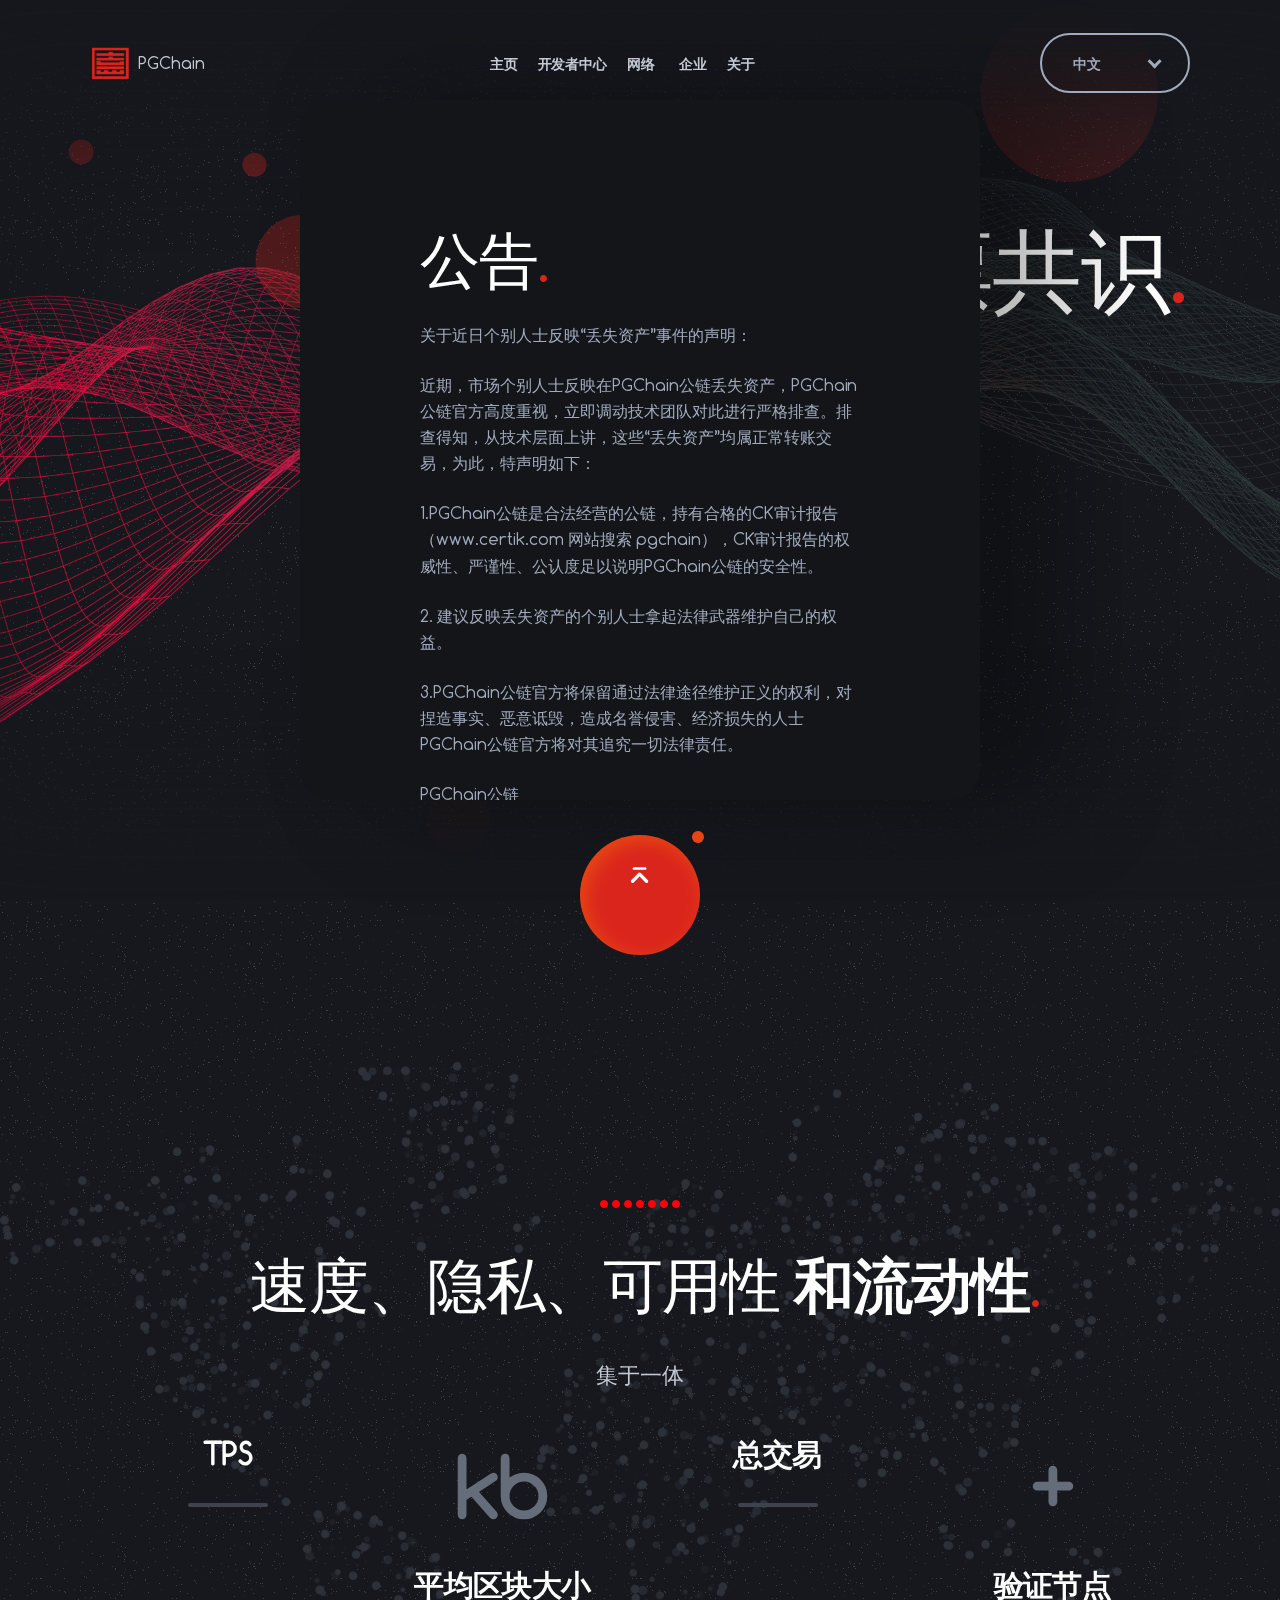
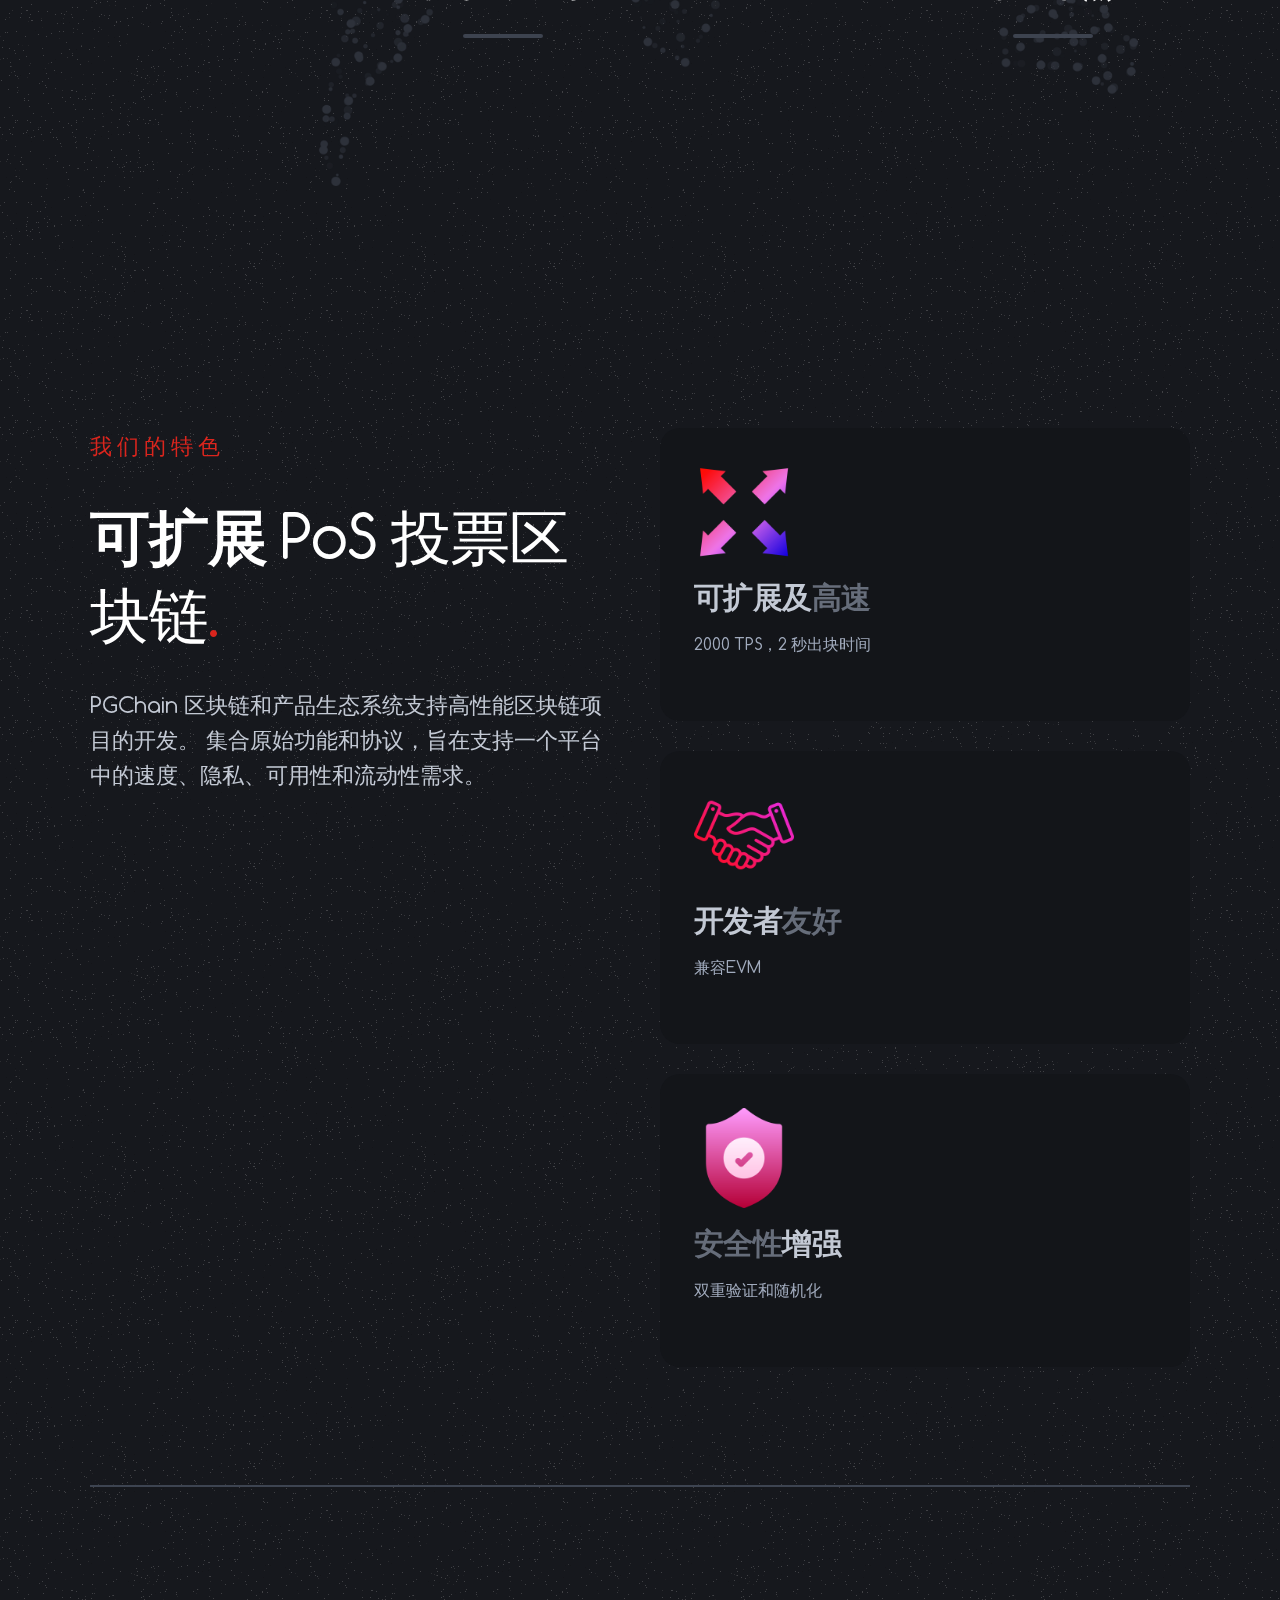
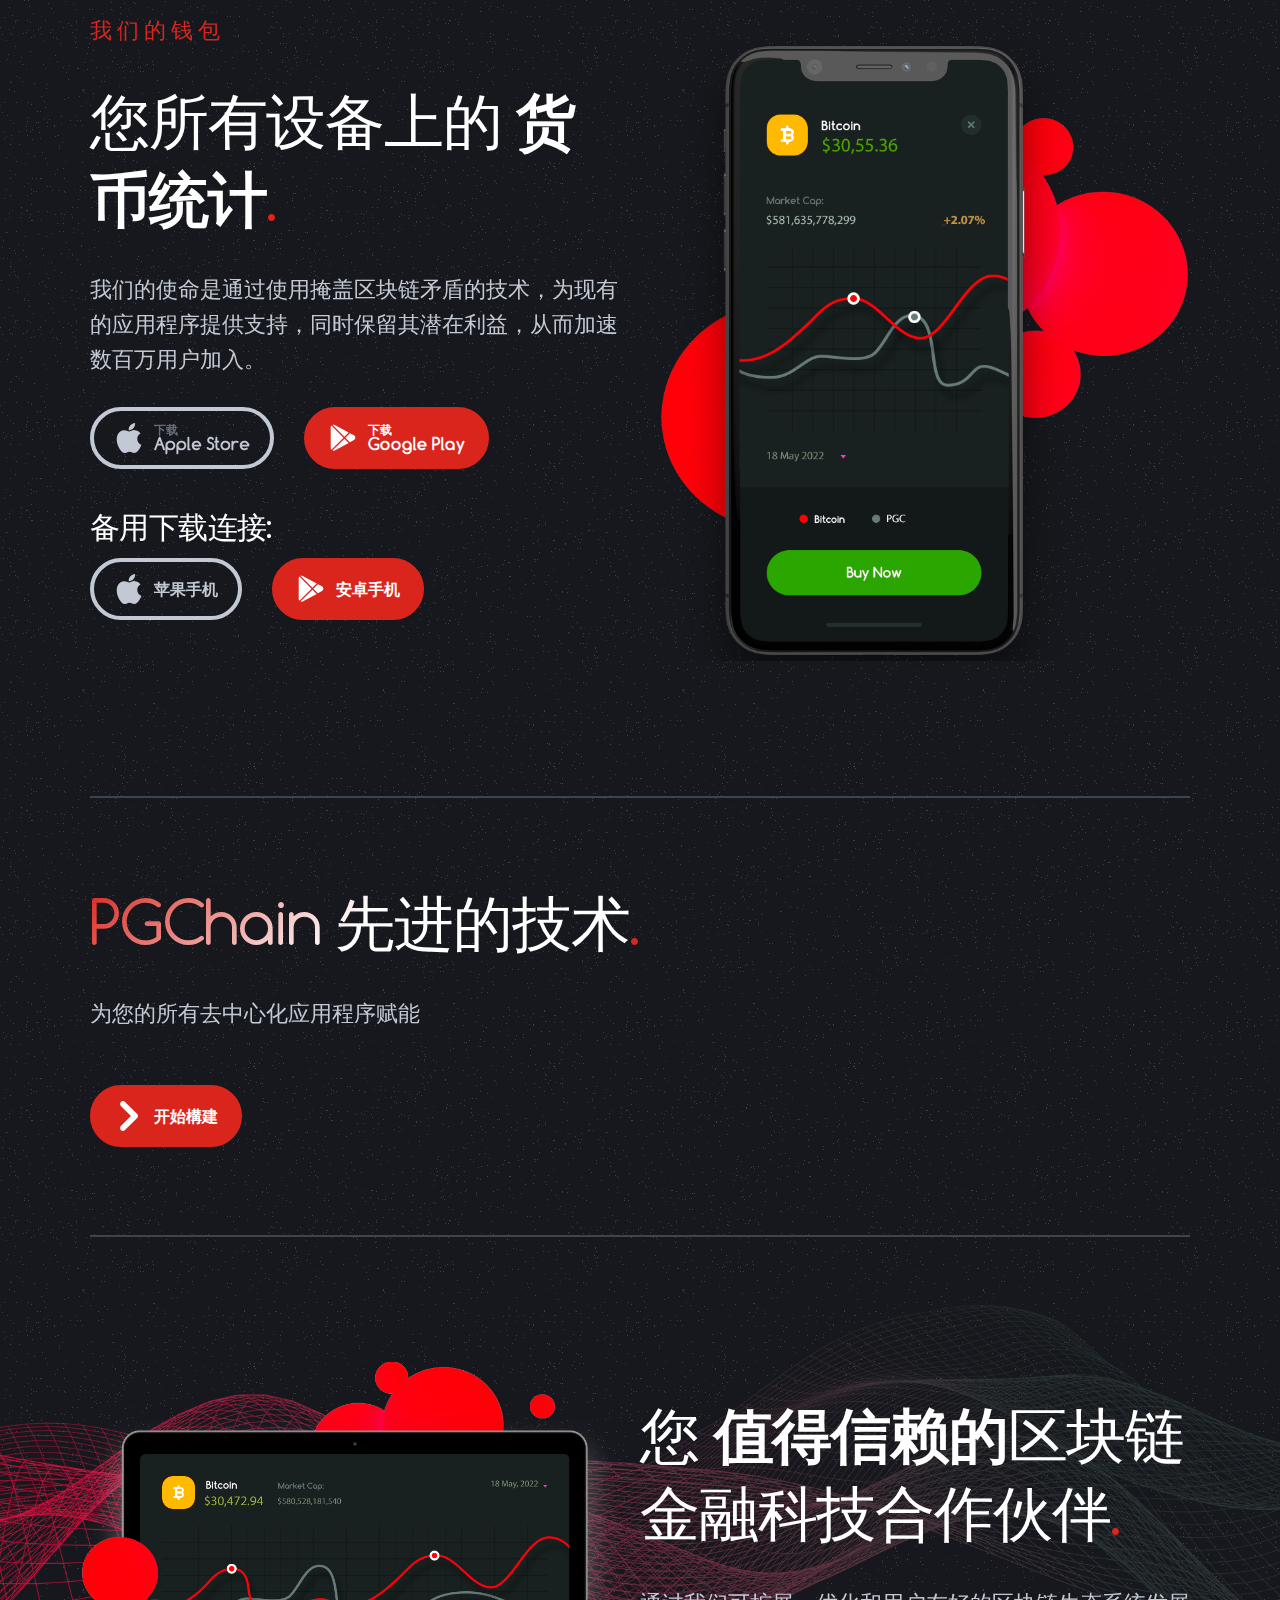
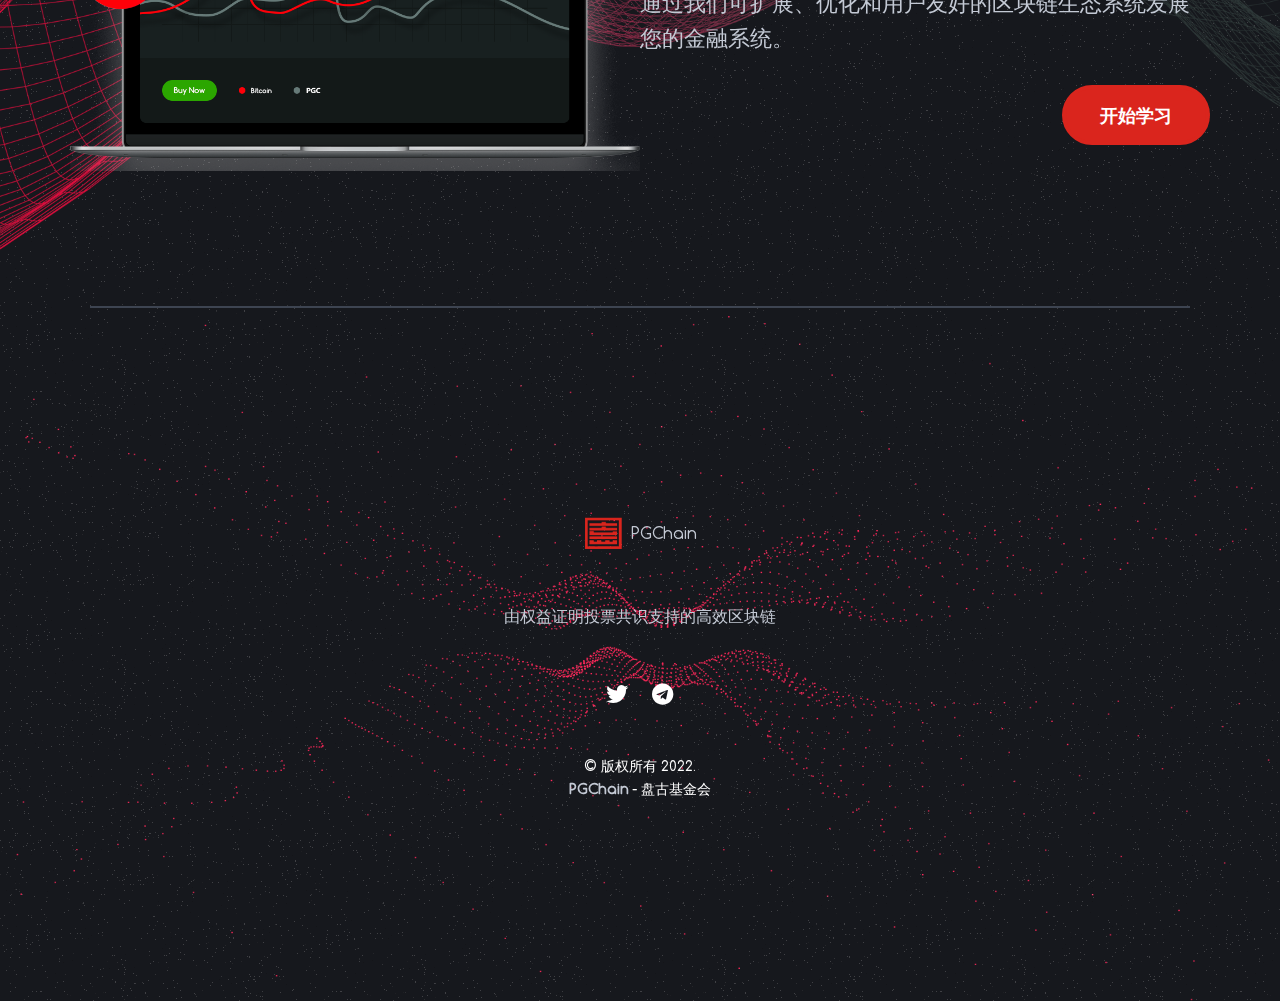
==== commit 8f1a9d8c: "Update notice" ====
--- a/cn/index.html
+++ b/cn/index.html
@@ -184,6 +184,35 @@
 		</div>
 	</section>
 
+	<div class='window-popup register-event active'>
+			<div class='content'>
+				<div class="mCustomScrollbar" data-mcs-theme="dark">
+				<form class="register-form form--dark" action="#">
+					<header class="crumina-module crumina-heading heading--h2 heading--with-decoration">
+						<h2 class="heading-title">公告</h2>
+						<p>关于近日个别人士反映“丢失资产”事件的声明：</p>
+
+          <p>近期，市场个别人士反映在PGChain公链丢失资产，PGChain公链官方高度重视，立即调动技术团队对此进行严格排查。排查得知，从技术层面上讲，这些“丢失资产”均属正常转账交易，为此，特声明如下：
+						</p>
+<p>1.PGChain公链是合法经营的公链，持有合格的CK审计报告（www.certik.com 网站搜索 pgchain），CK审计报告的权威性、严谨性、公认度足以说明PGChain公链的安全性。</p>
+
+<p>2. 建议反映丢失资产的个别人士拿起法律武器维护自己的权益。</p>
+
+<p>3.PGChain公链官方将保留通过法律途径维护正义的权利，对捏造事实、恶意诋毁，造成名誉侵害、经济损失的人士PGChain公链官方将对其追究一切法律责任。</p>
+
+
+                                        <p>PGChain公链<br/>
+                                   2023年3月12日</p>
+					</header>
+
+					<button id="btn_close" class="btn btn--large btn--primary btn--with-icon btn--icon-right ">
+						关闭
+						<svg class="woox-icon icon-arrow-right"><use xlink:href="#icon-arrow-right"></use></svg>
+					</button>
+				</form>
+			</div>
+		</div>
+	</div>
 
 
 		<section class="bg-dotted-map">
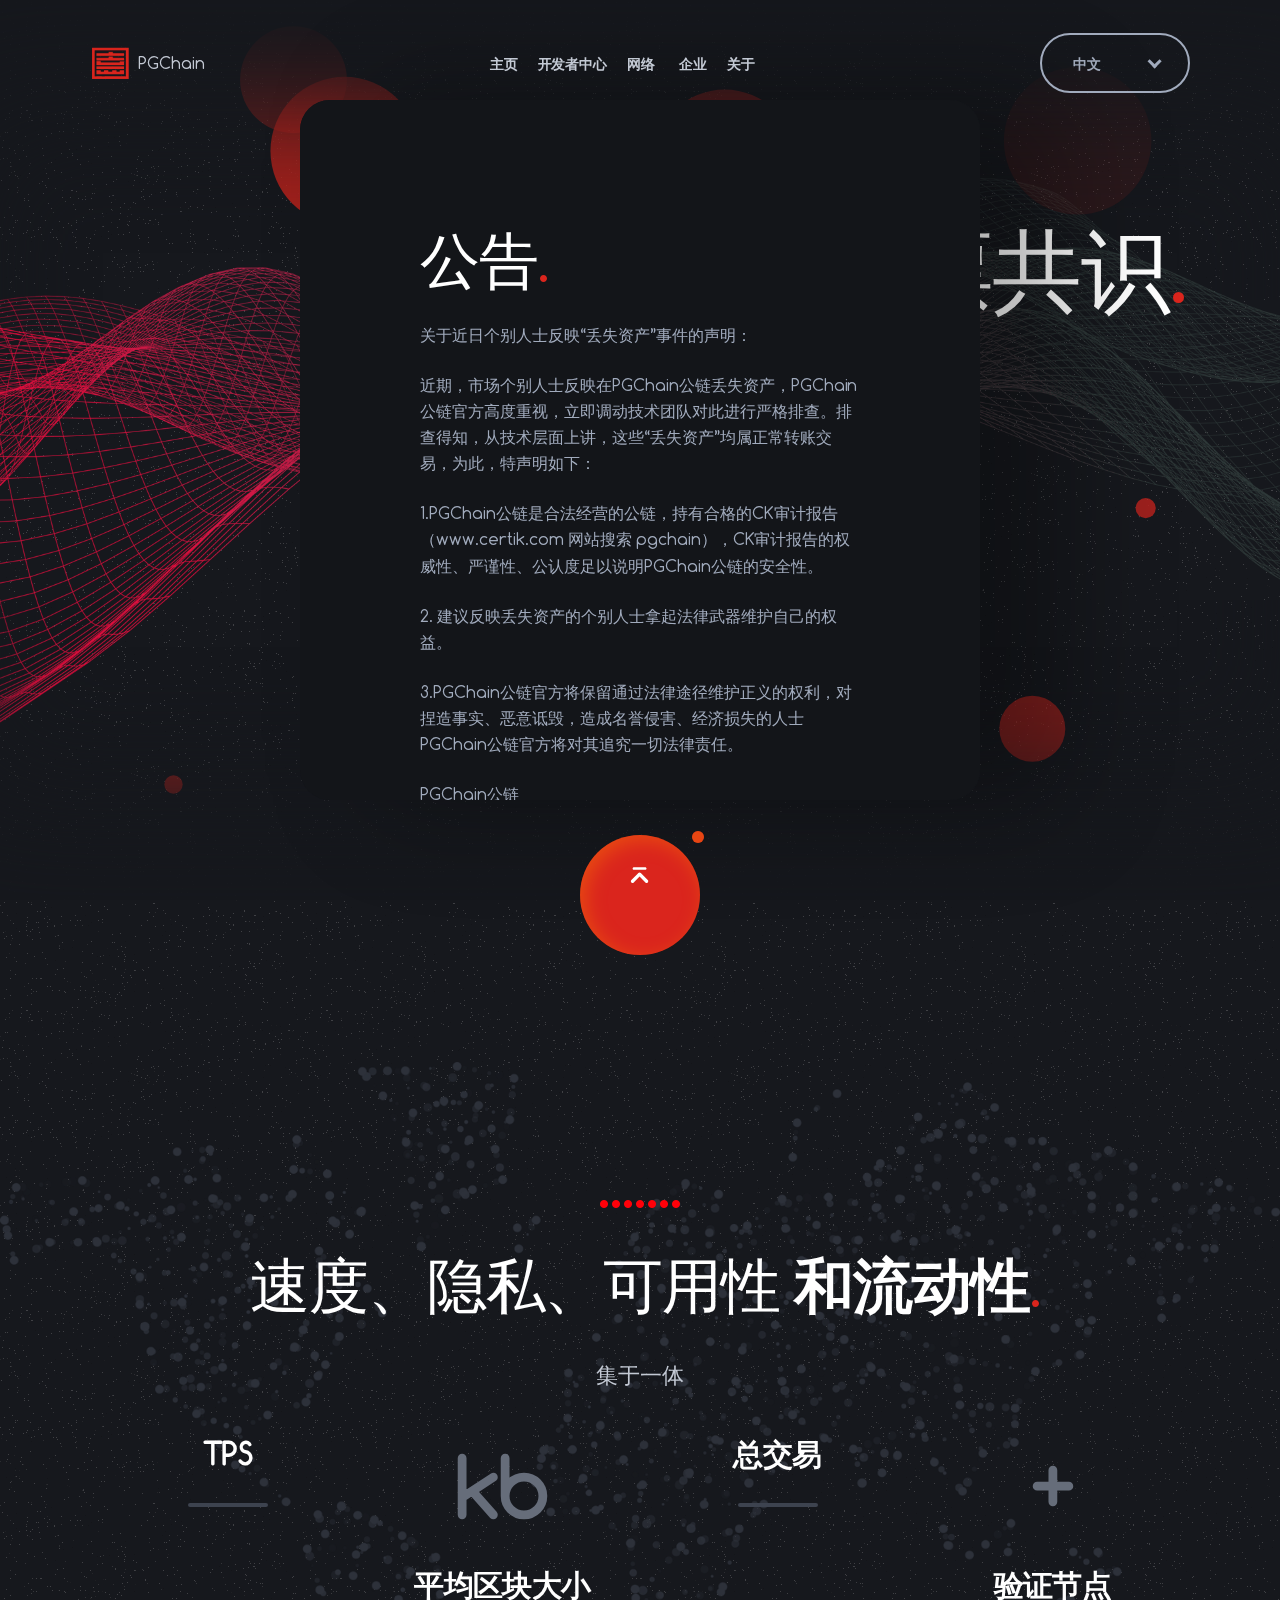
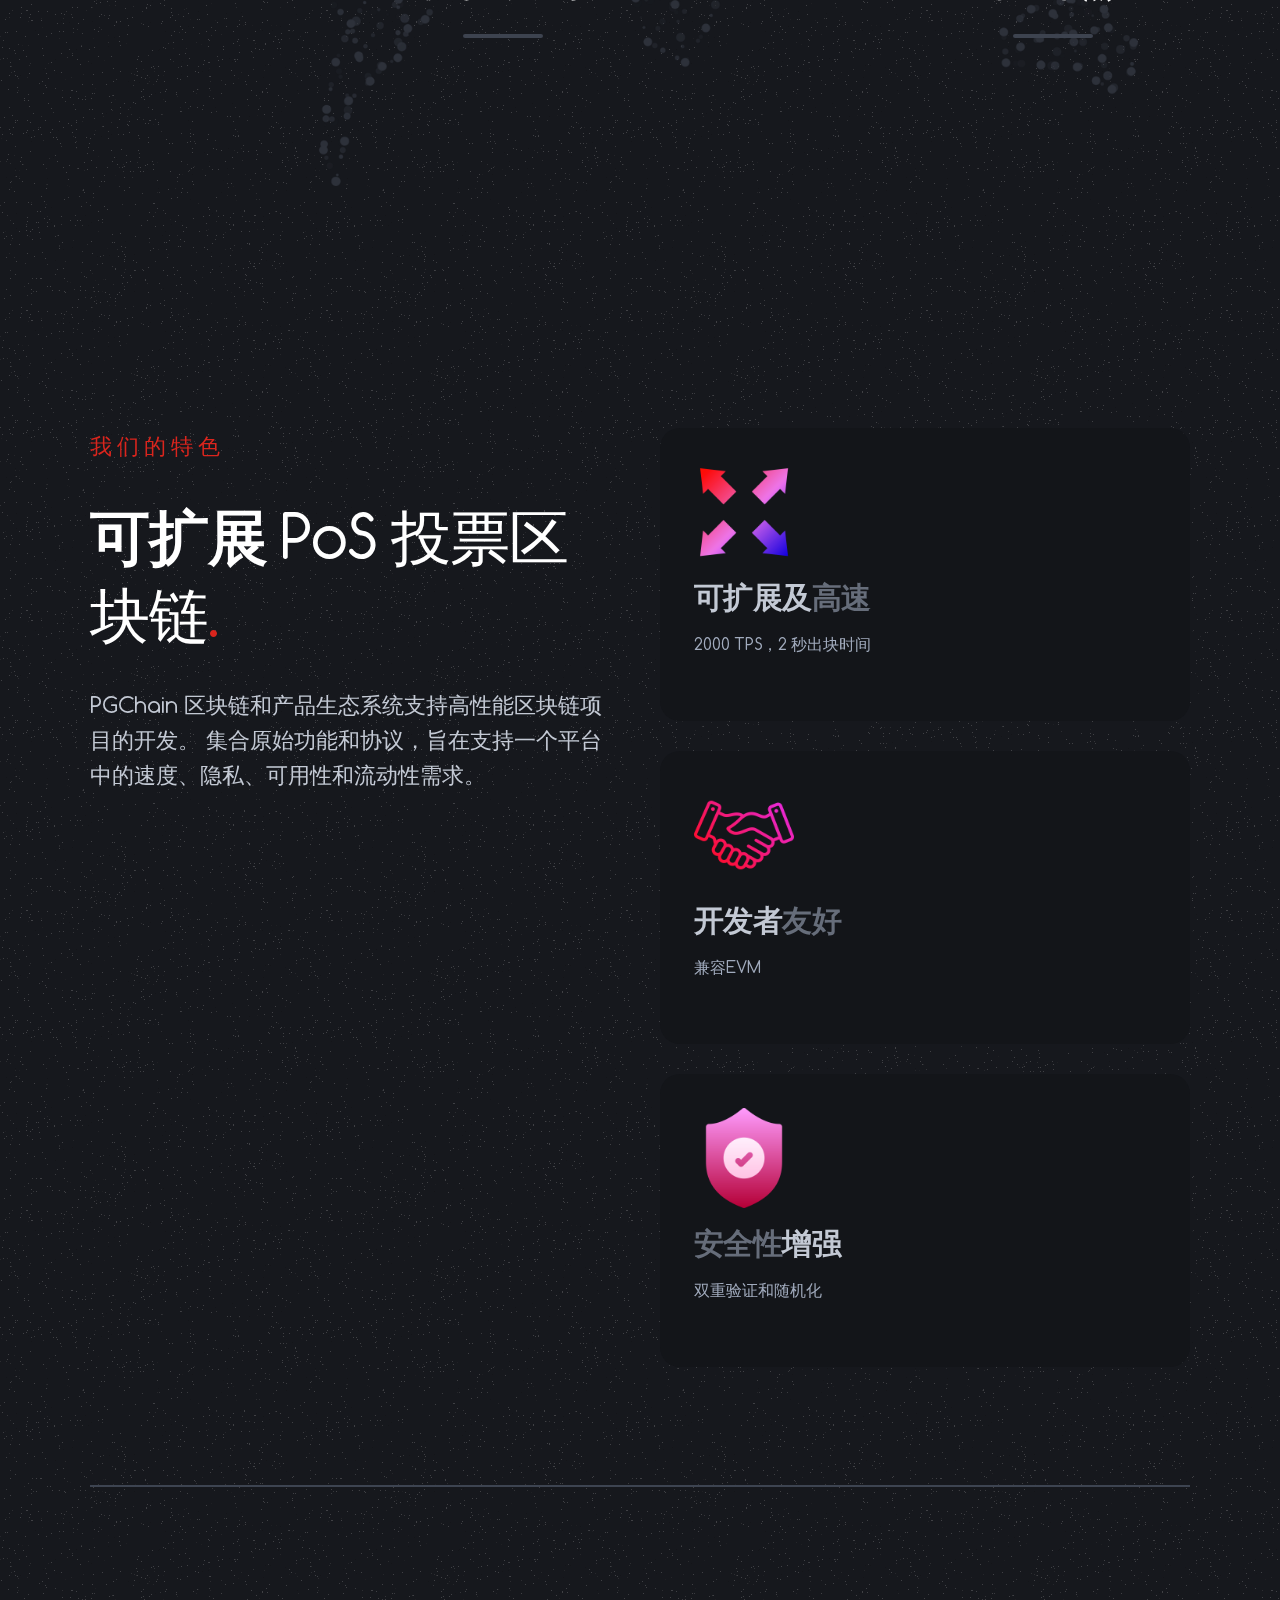
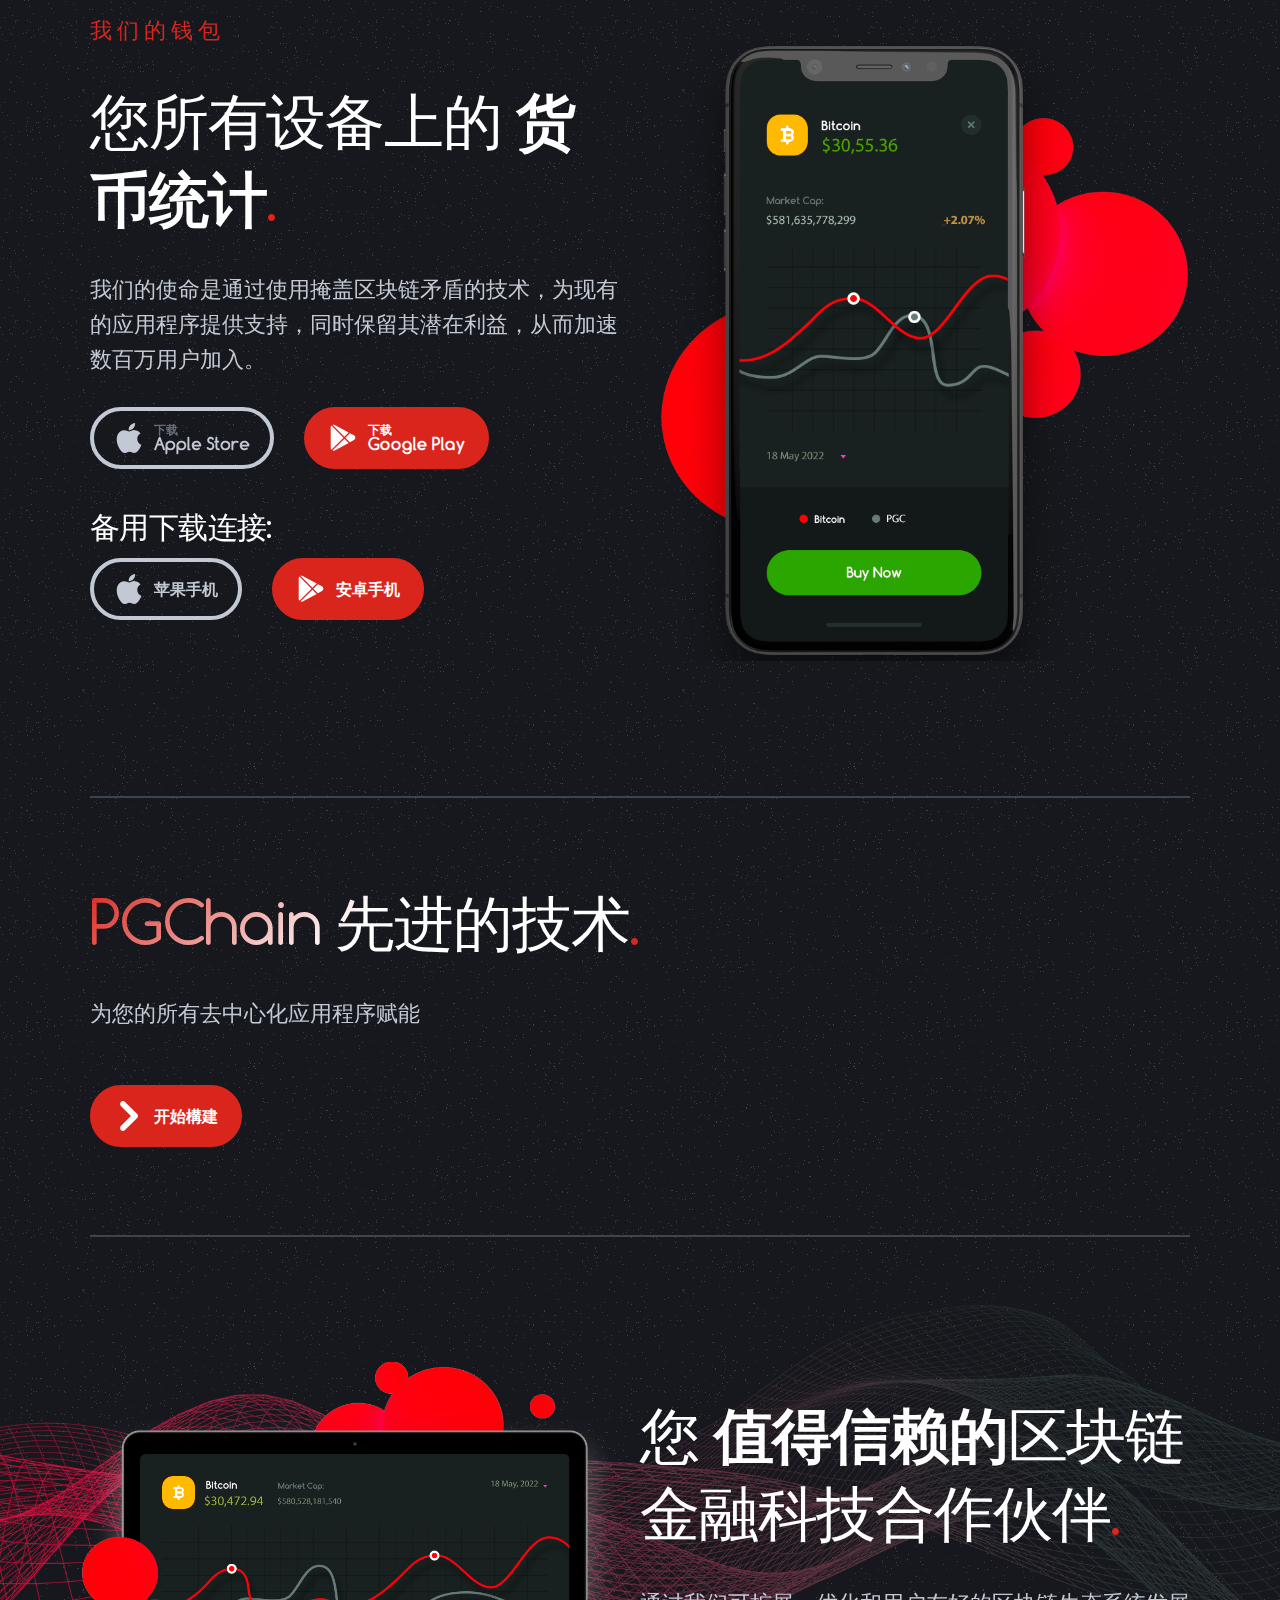
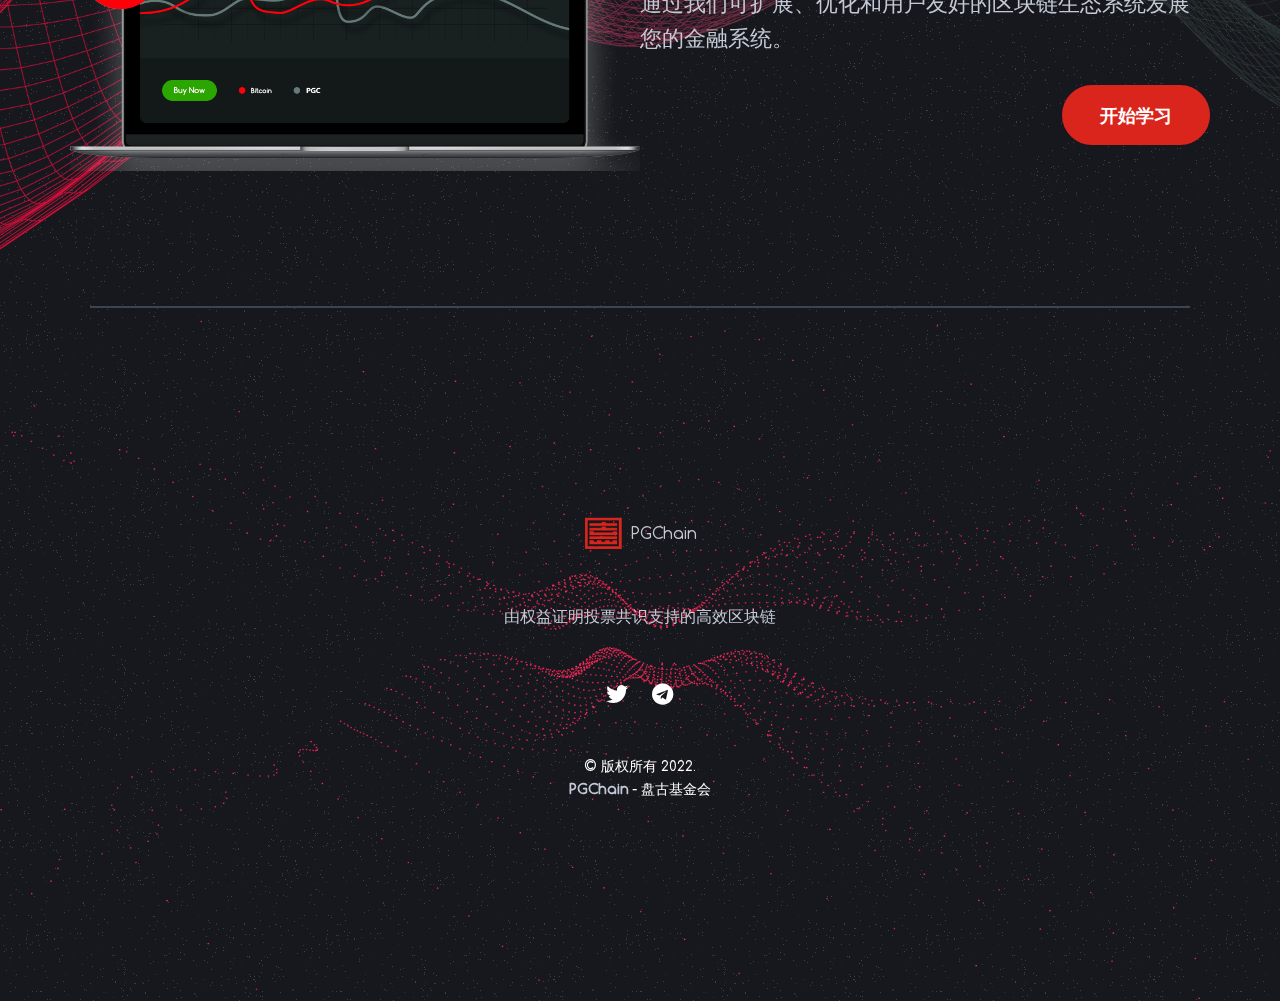
==== commit e239c88d: "update wallet 2.0.6" ====
--- a/cn/index.html
+++ b/cn/index.html
@@ -384,7 +384,7 @@
 							</div>
 						</a>
 
-						<a href="https://pgchain.org/release/pgwallet_v2_0_0.apk" class="btn btn--market btn--google btn--with-icon btn--icon-left">
+						<a href="https://wallet-onboarding.pgchain.org/pgwallet_v2_0_6.apk" class="btn btn--market btn--google btn--with-icon btn--icon-left">
 							<svg class="woox-icon icon-if-59-play-843782">
 								<use xlink:href="#icon-if-59-play-843782"></use>
 							</svg>
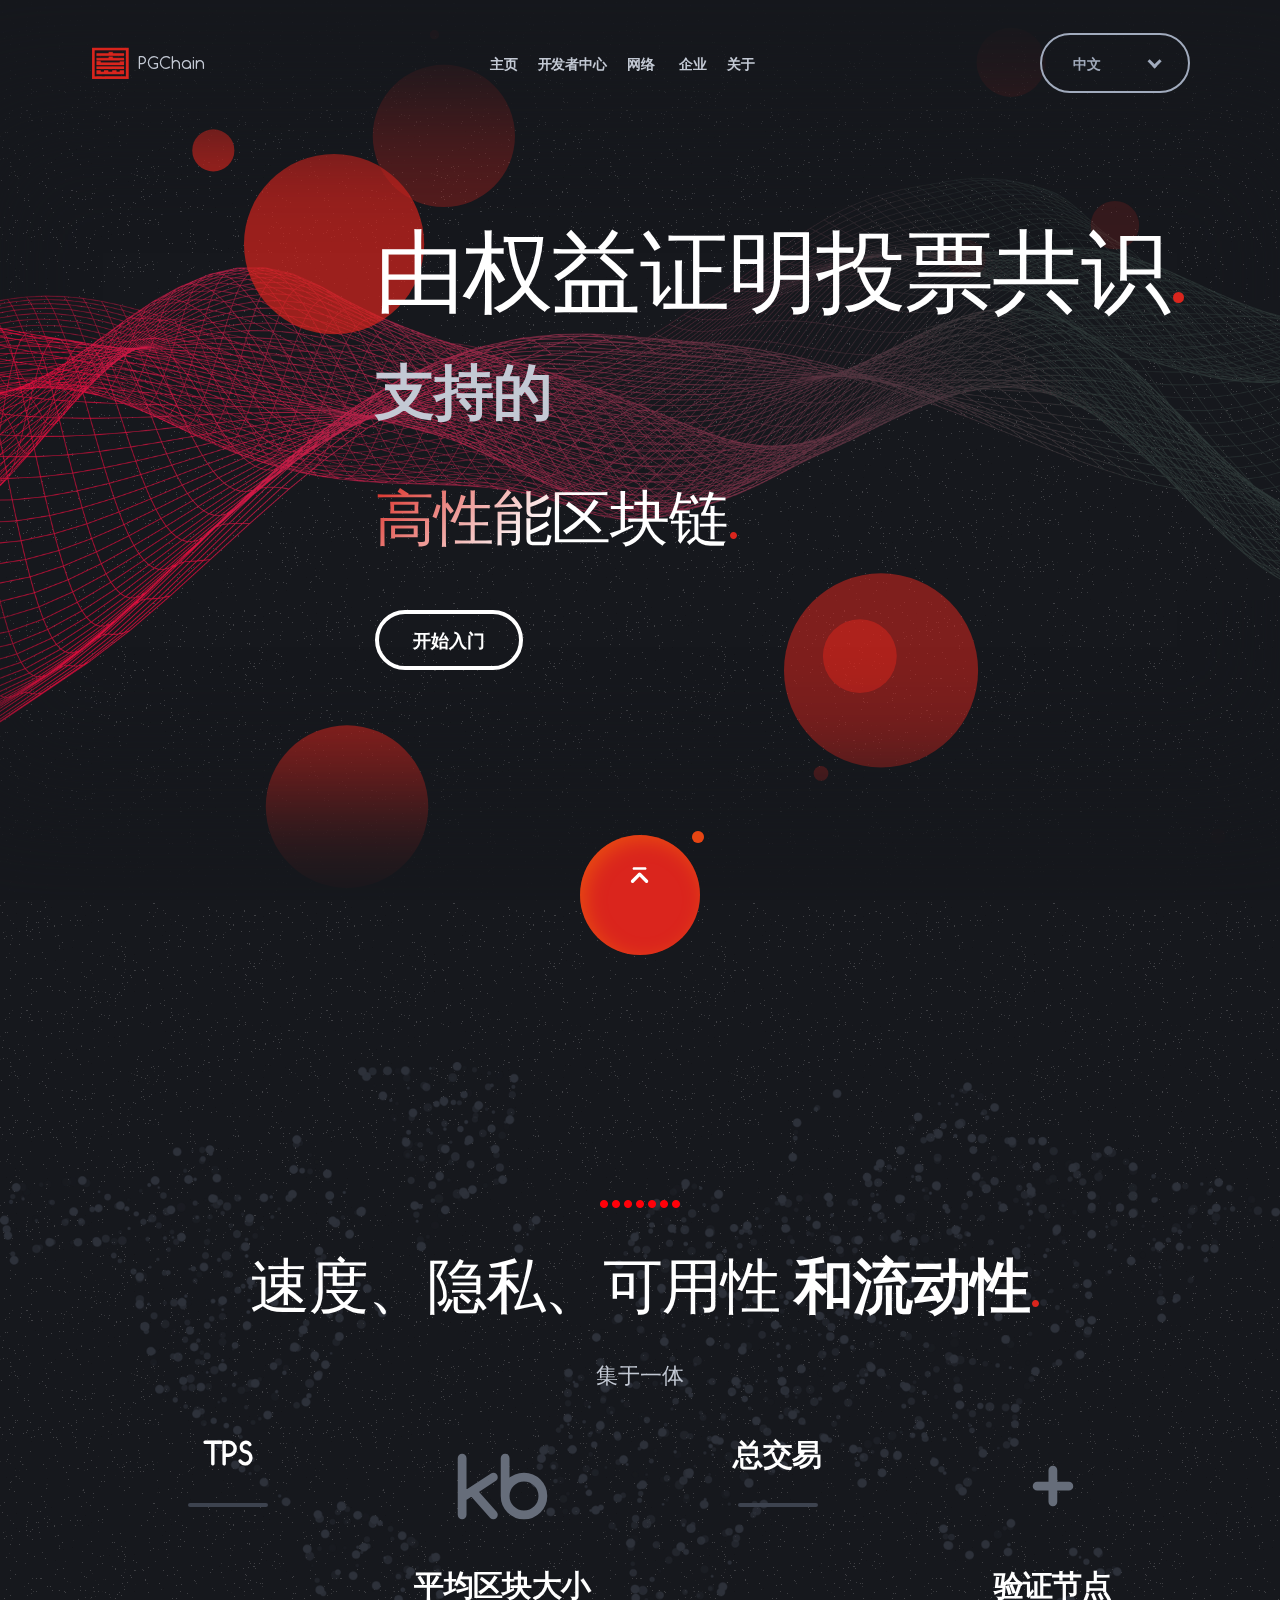
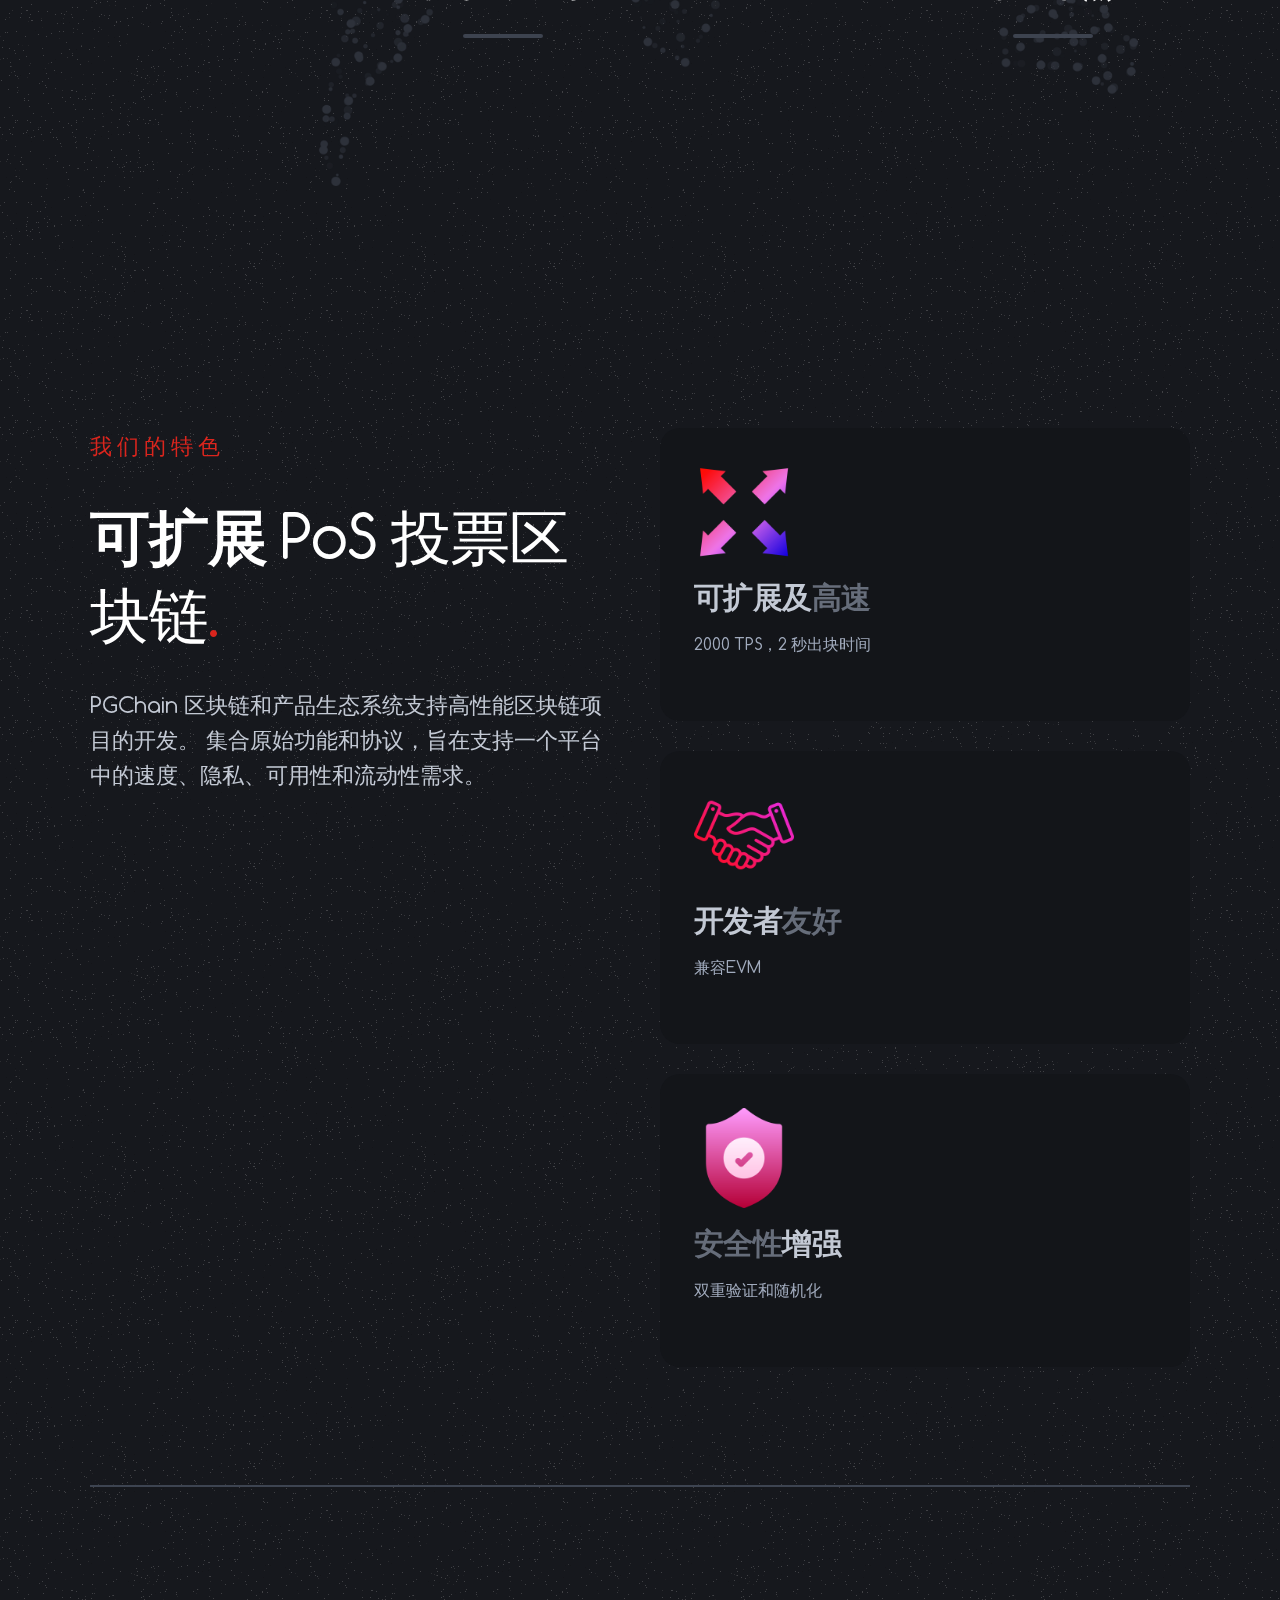
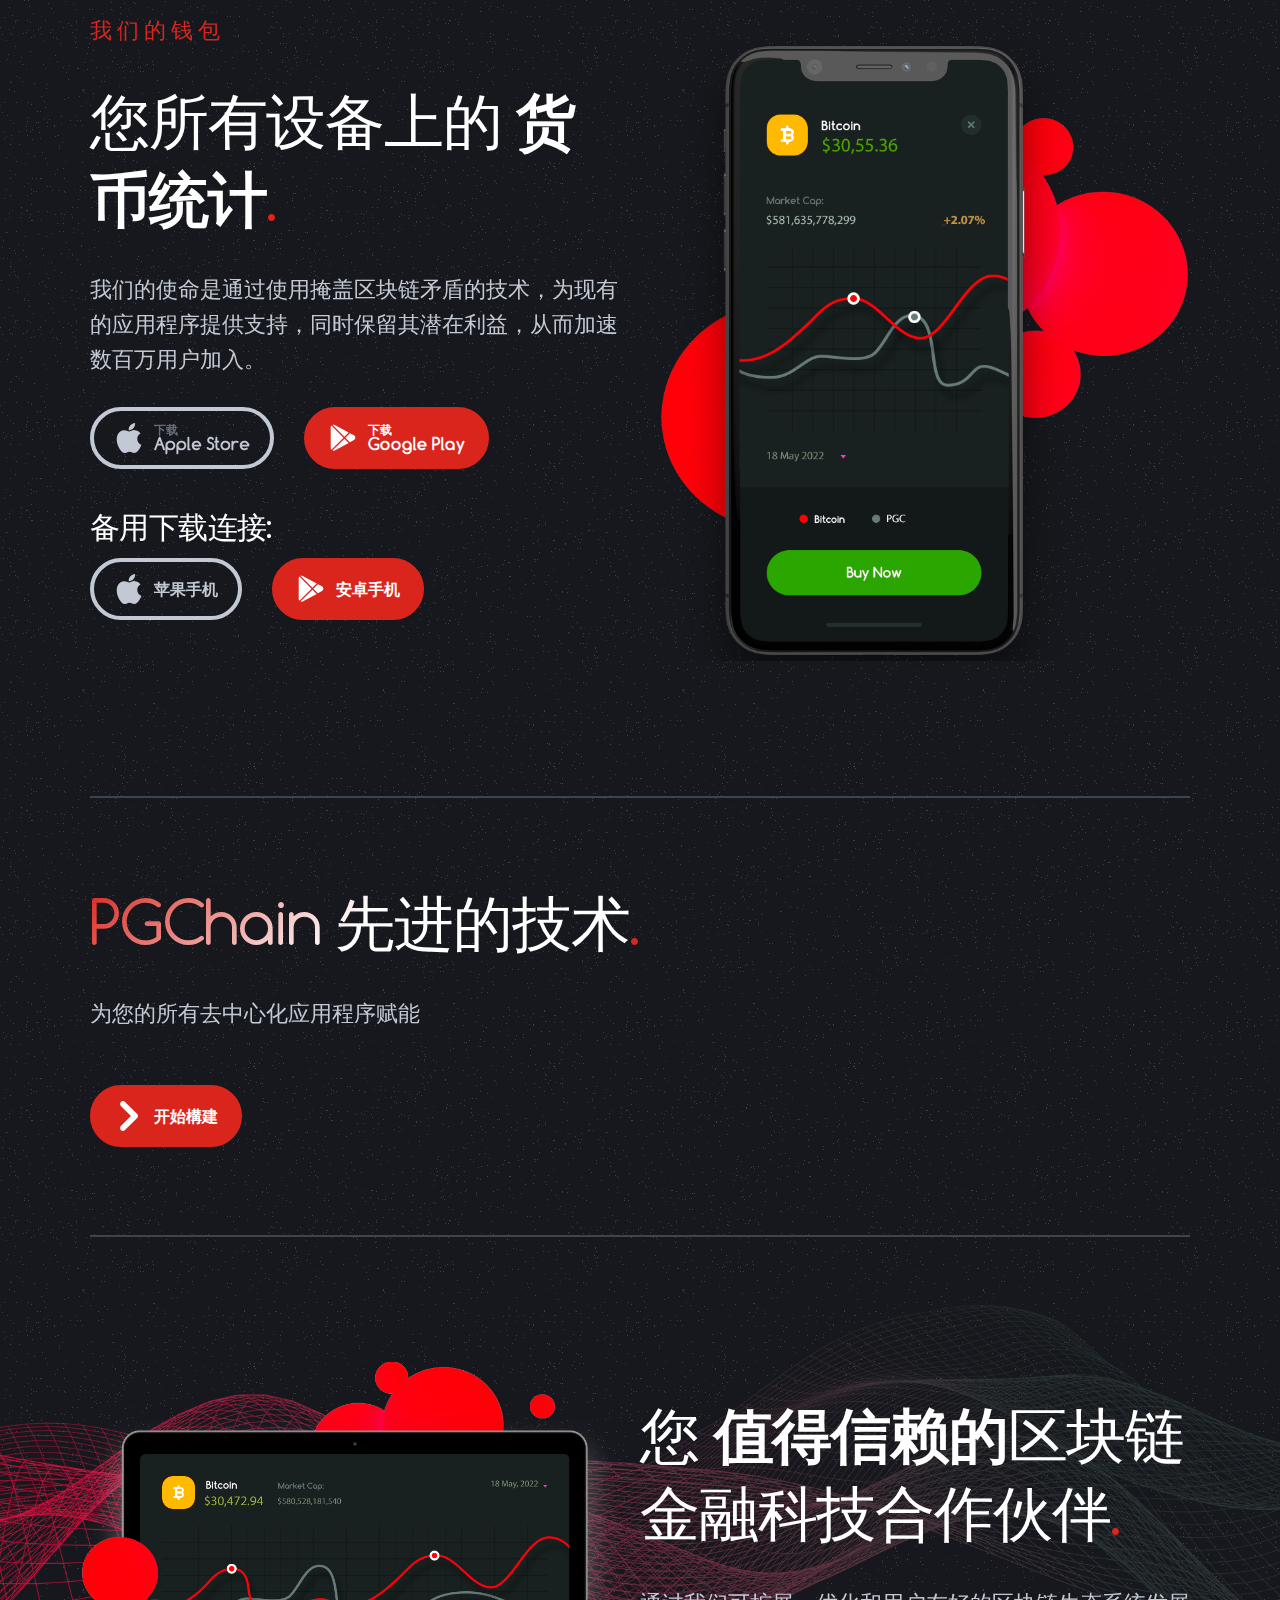
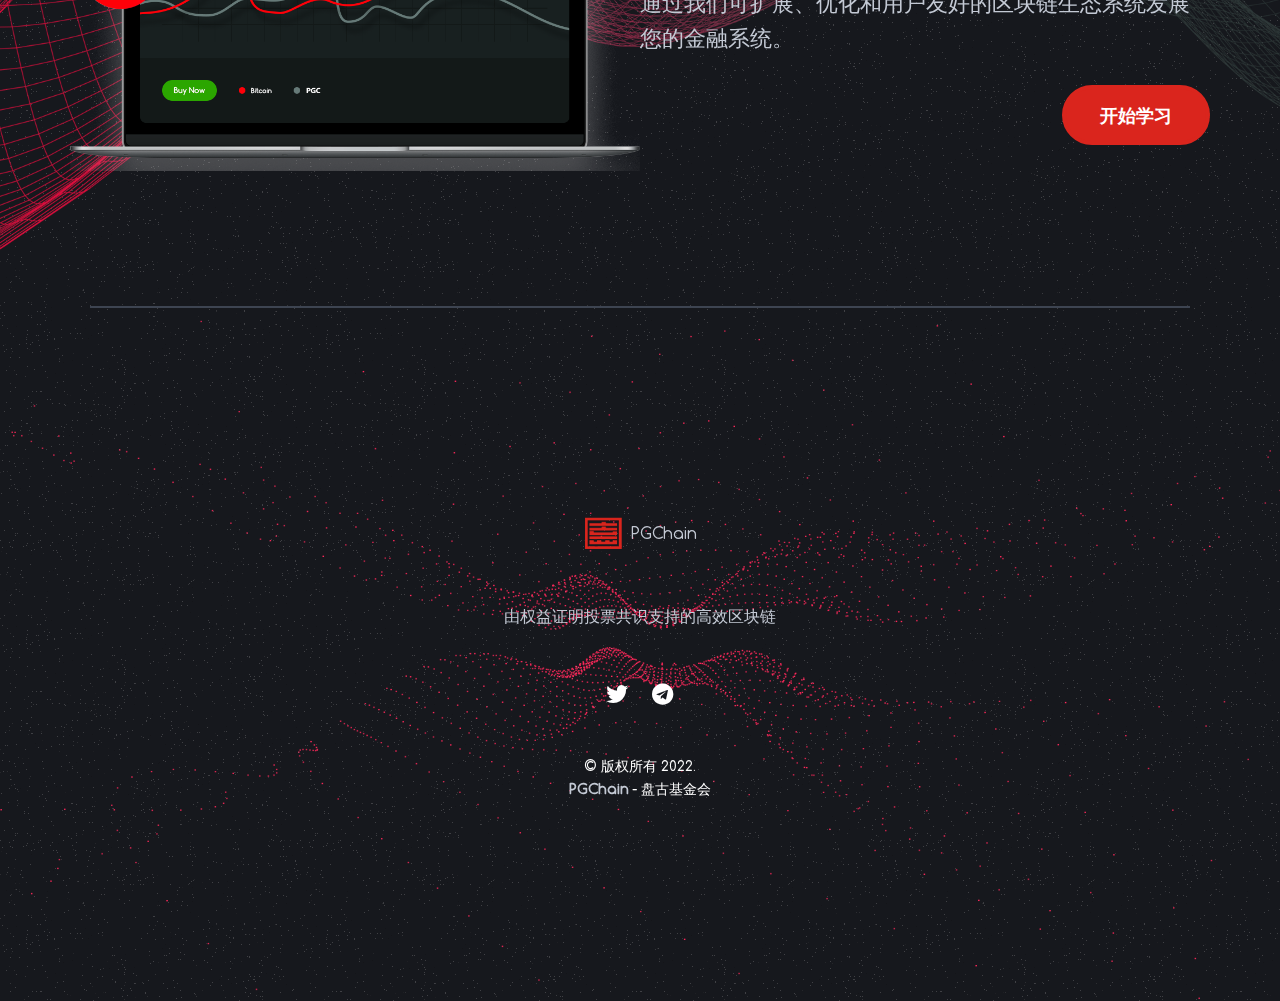
==== commit 835459b9: "update assets" ====
--- a/cn/index.html
+++ b/cn/index.html
@@ -184,7 +184,7 @@
 		</div>
 	</section>
 
-	<div class='window-popup register-event active'>
+	<div class='window-popup register-event'>
 			<div class='content'>
 				<div class="mCustomScrollbar" data-mcs-theme="dark">
 				<form class="register-form form--dark" action="#">
